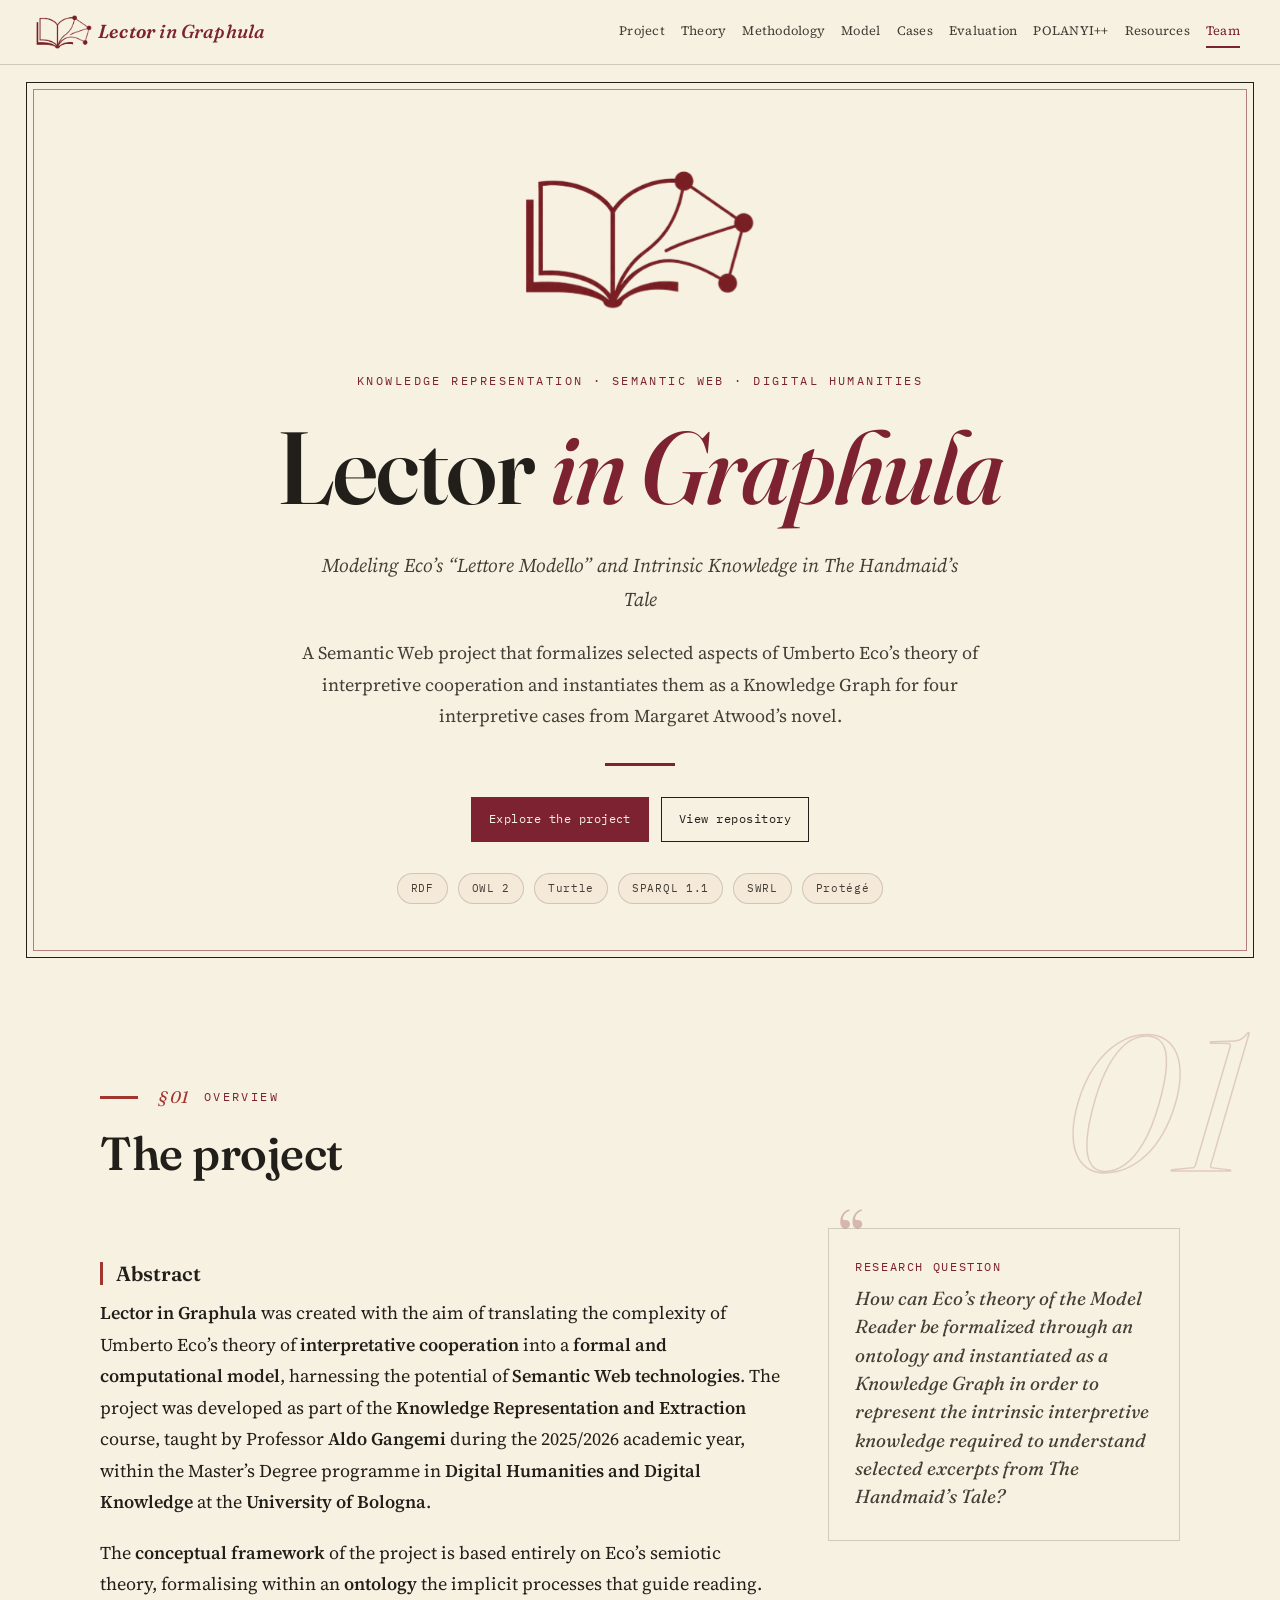
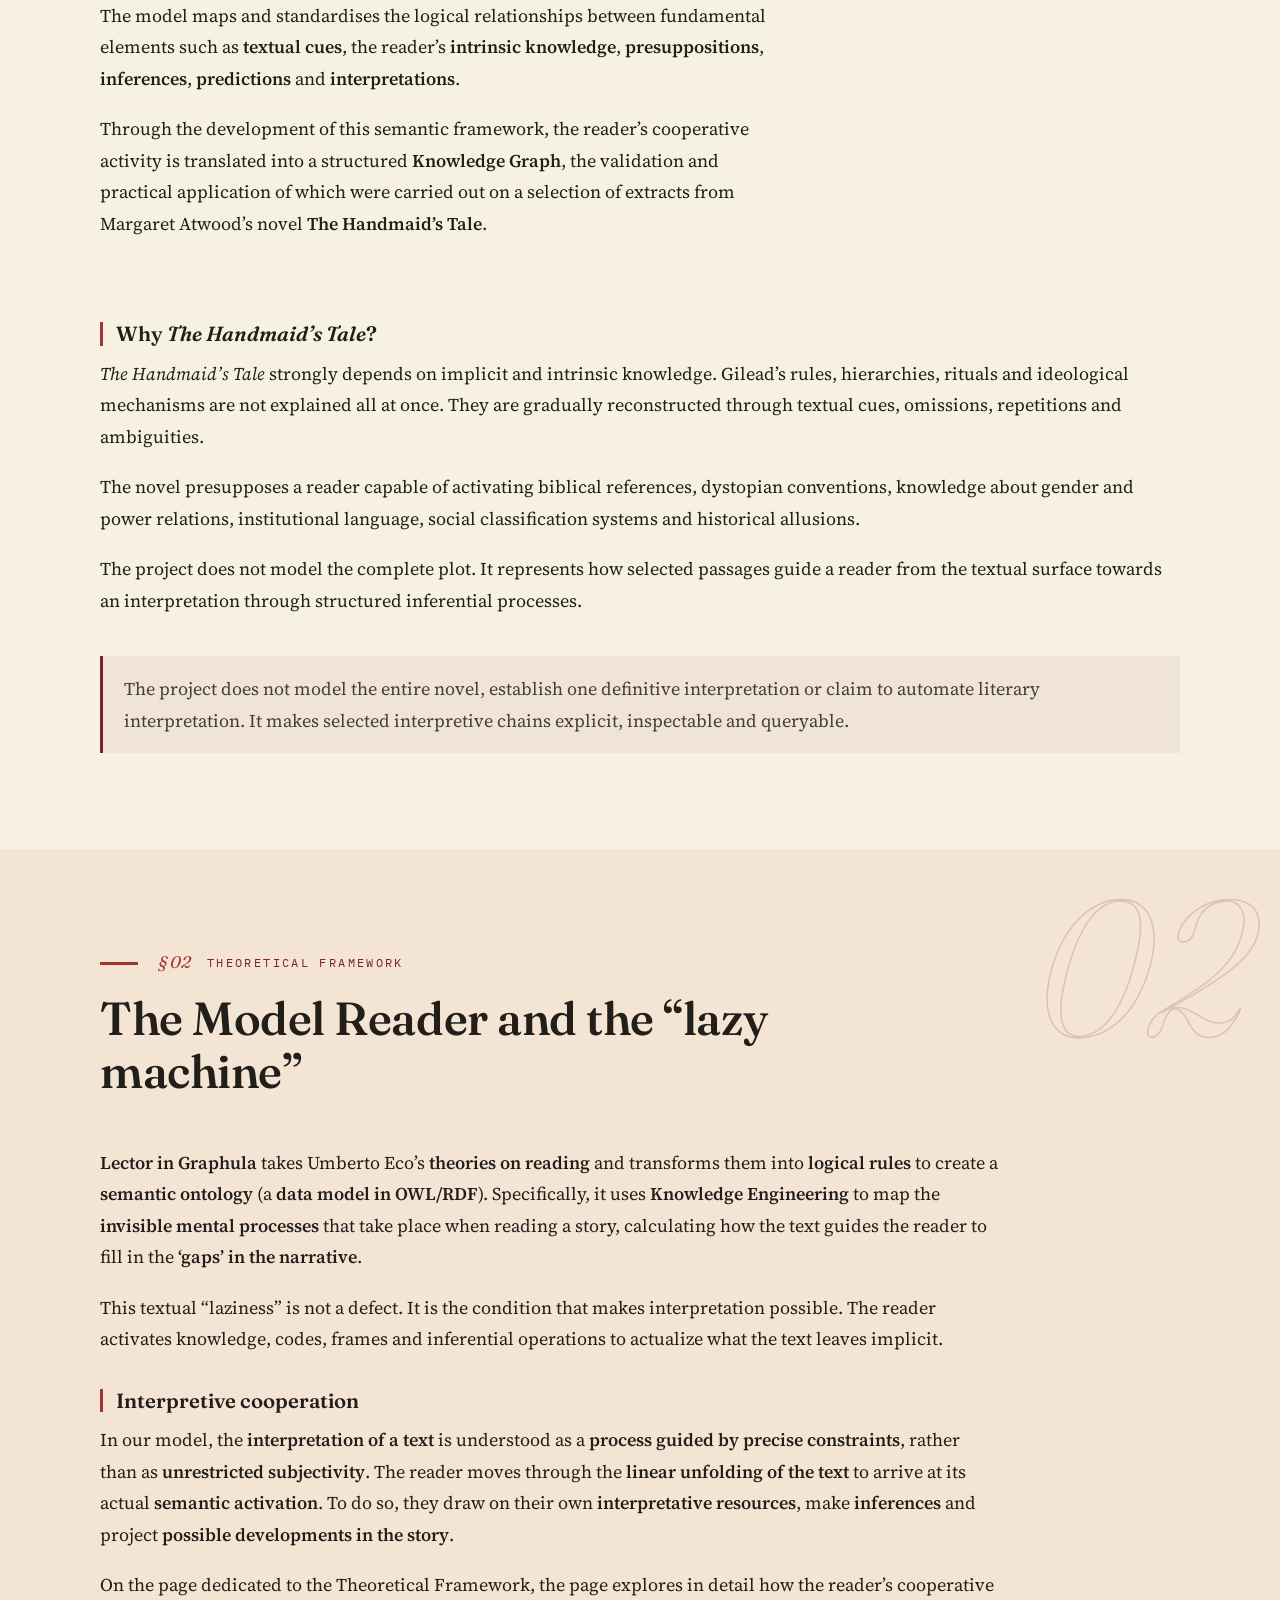
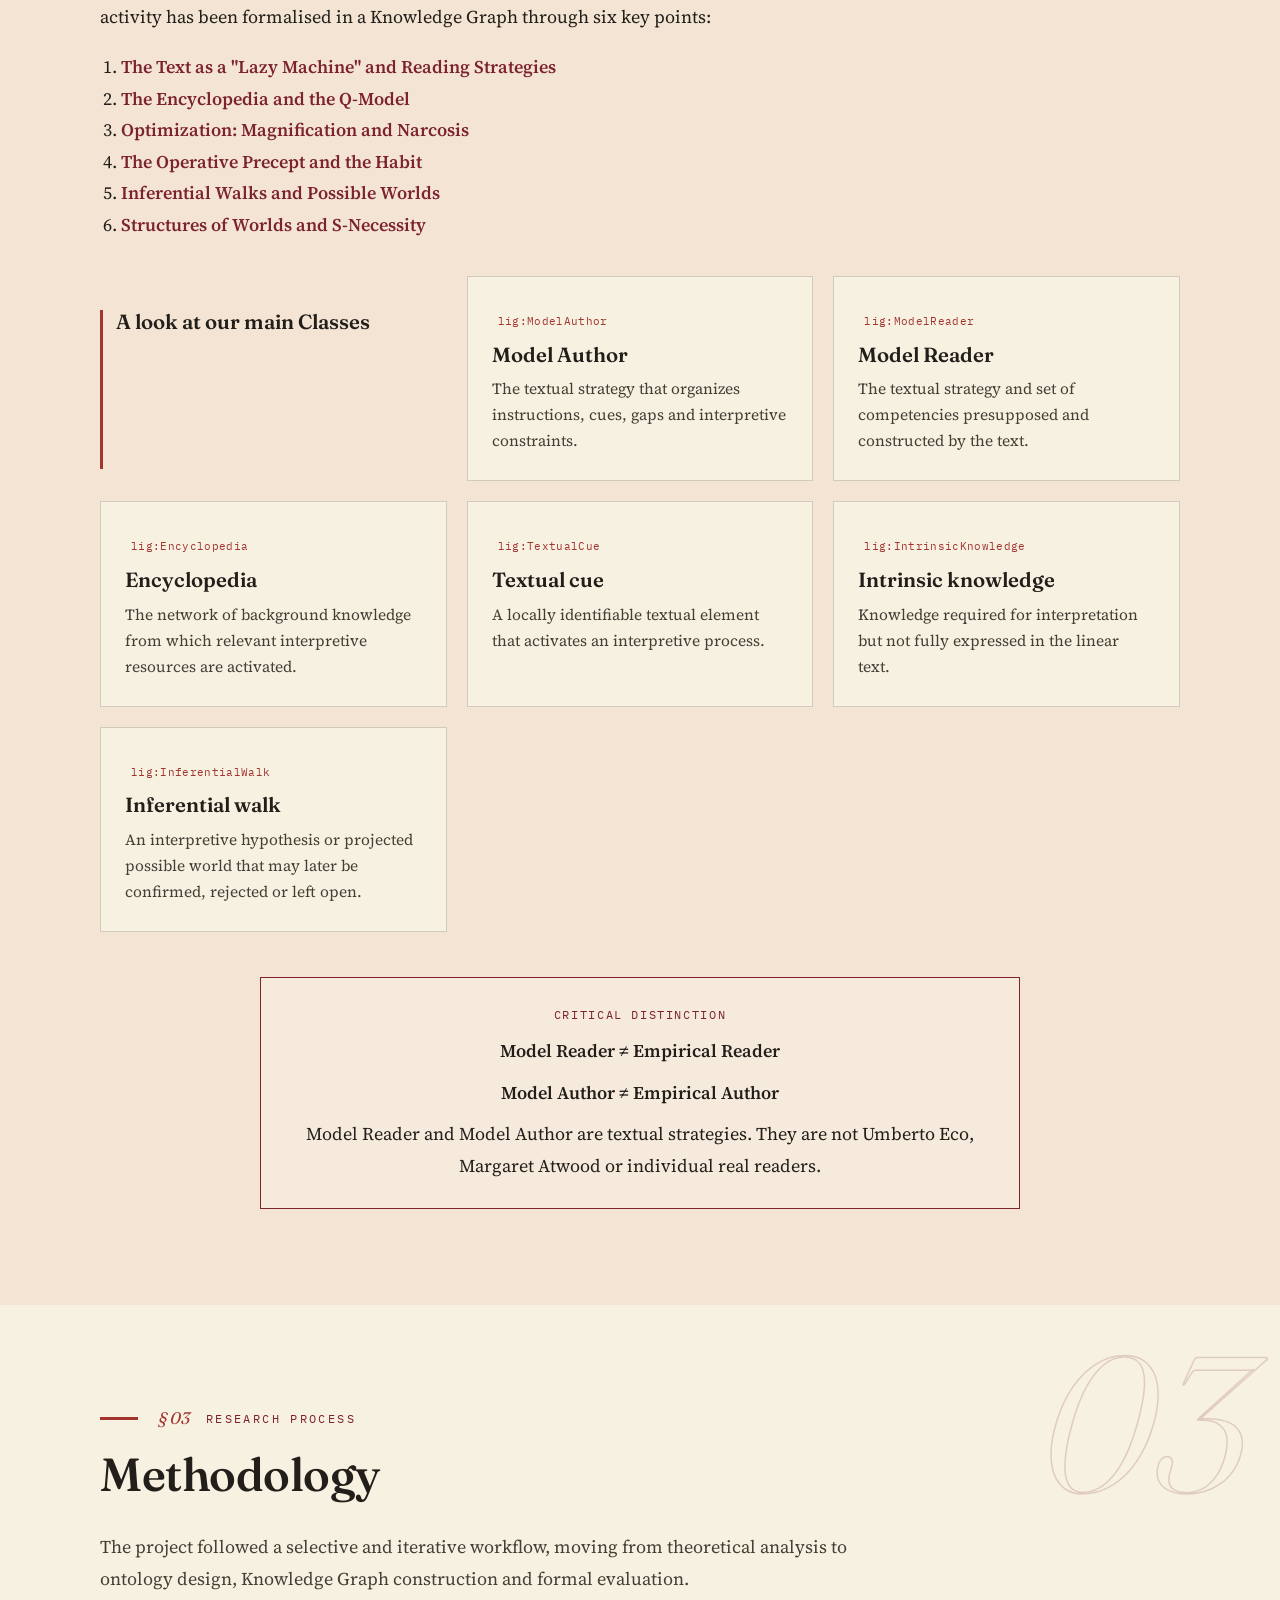
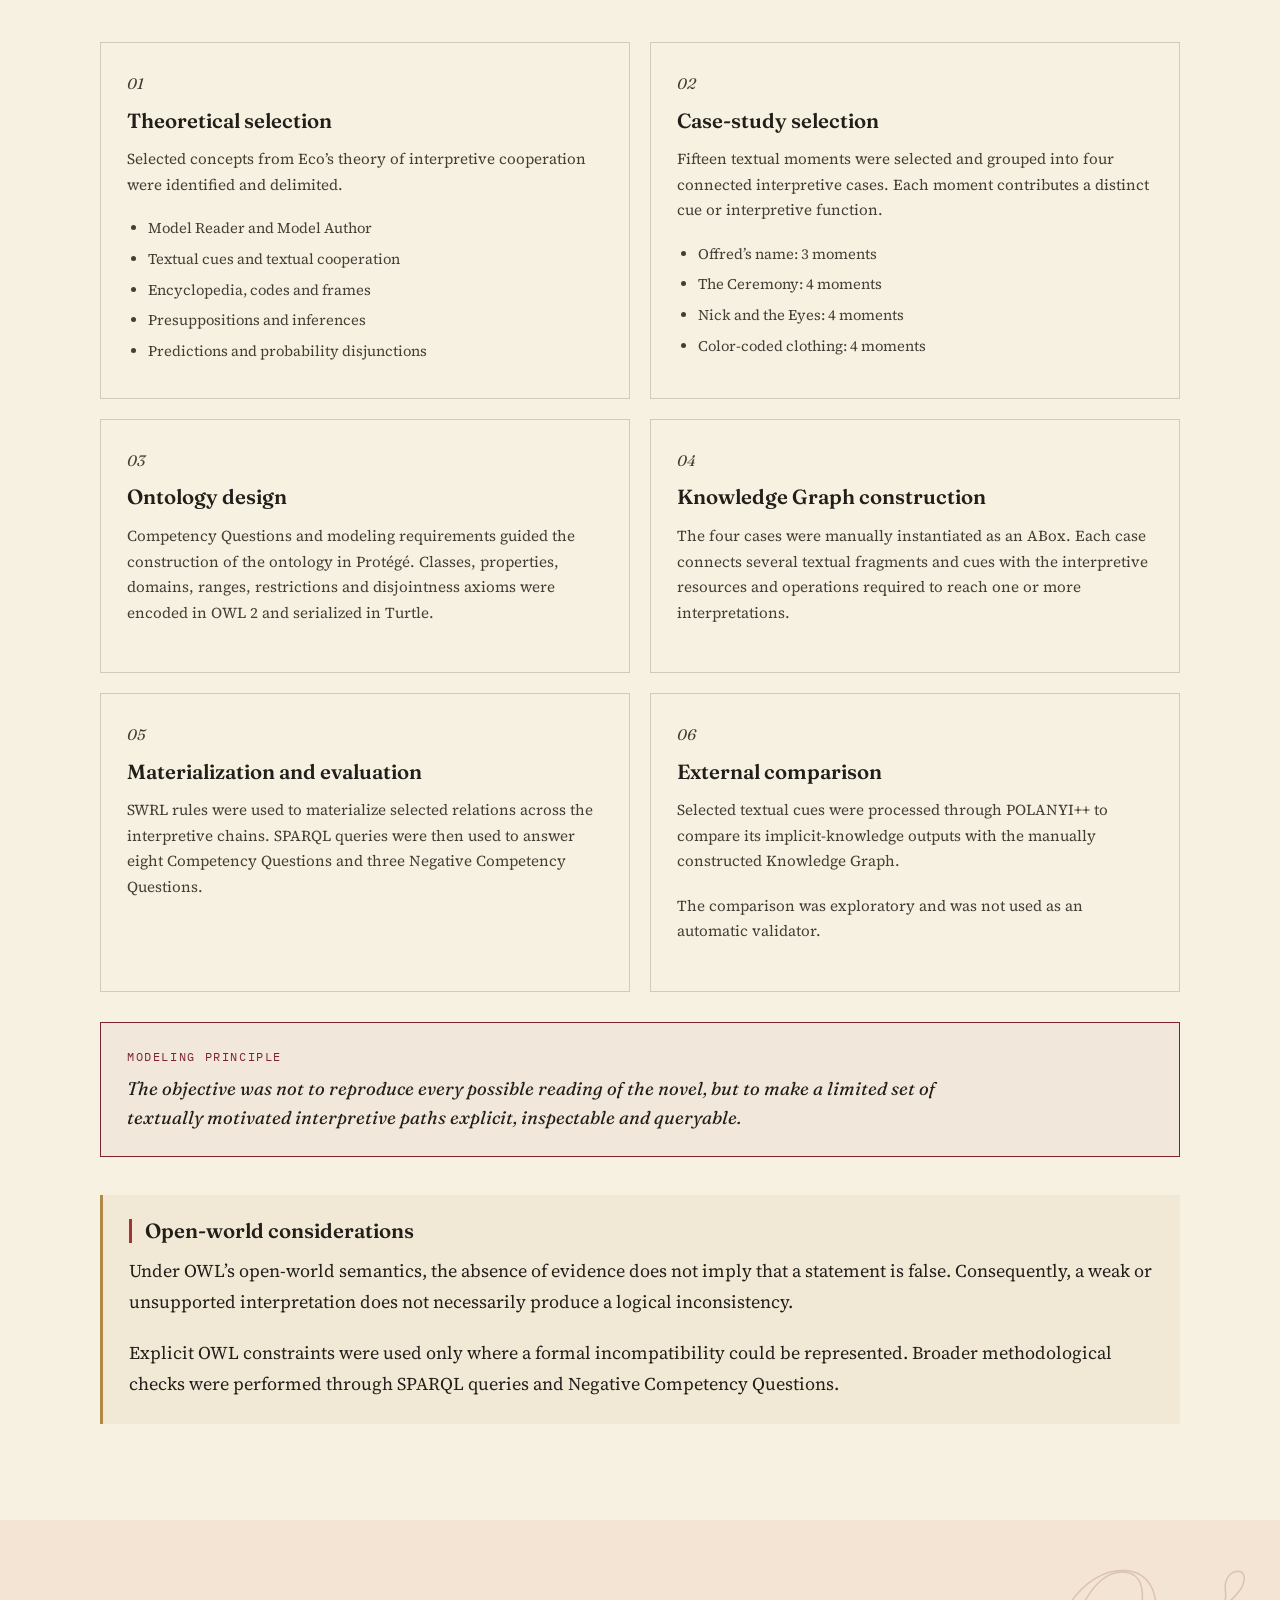
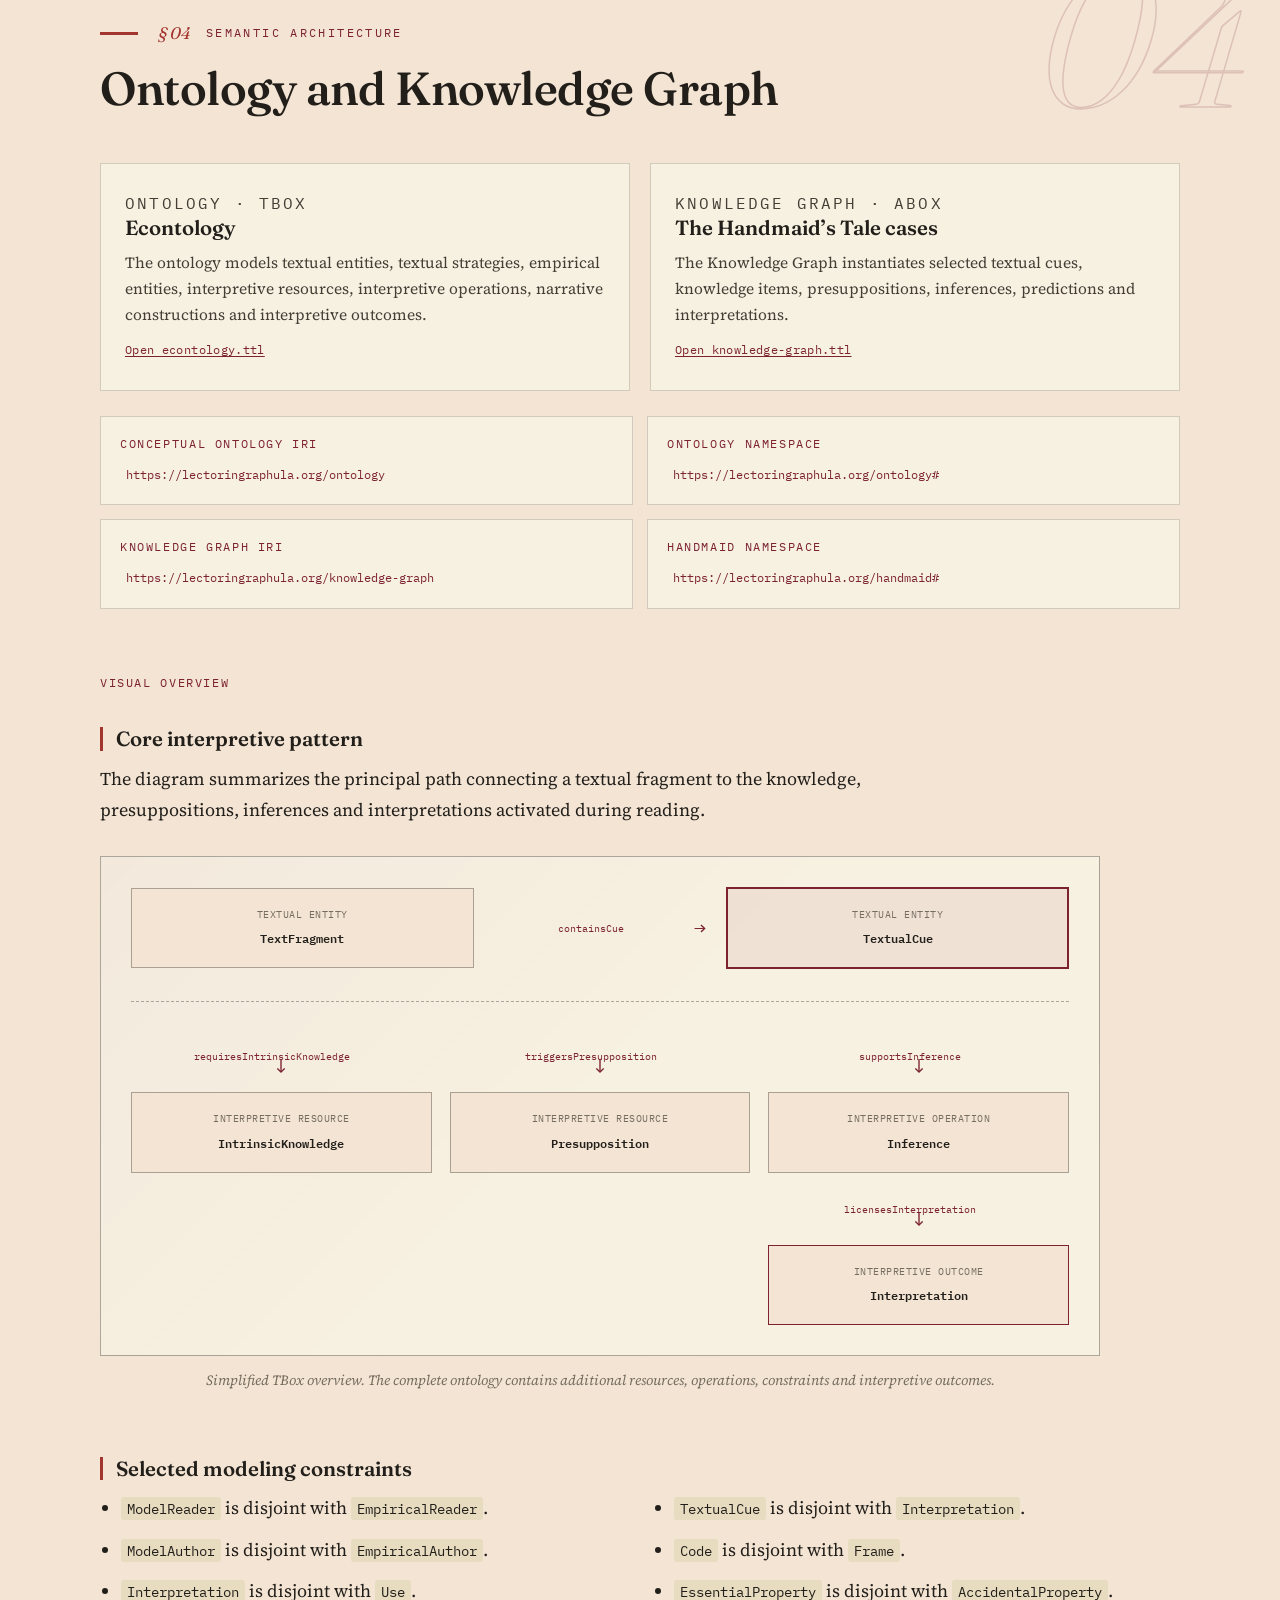
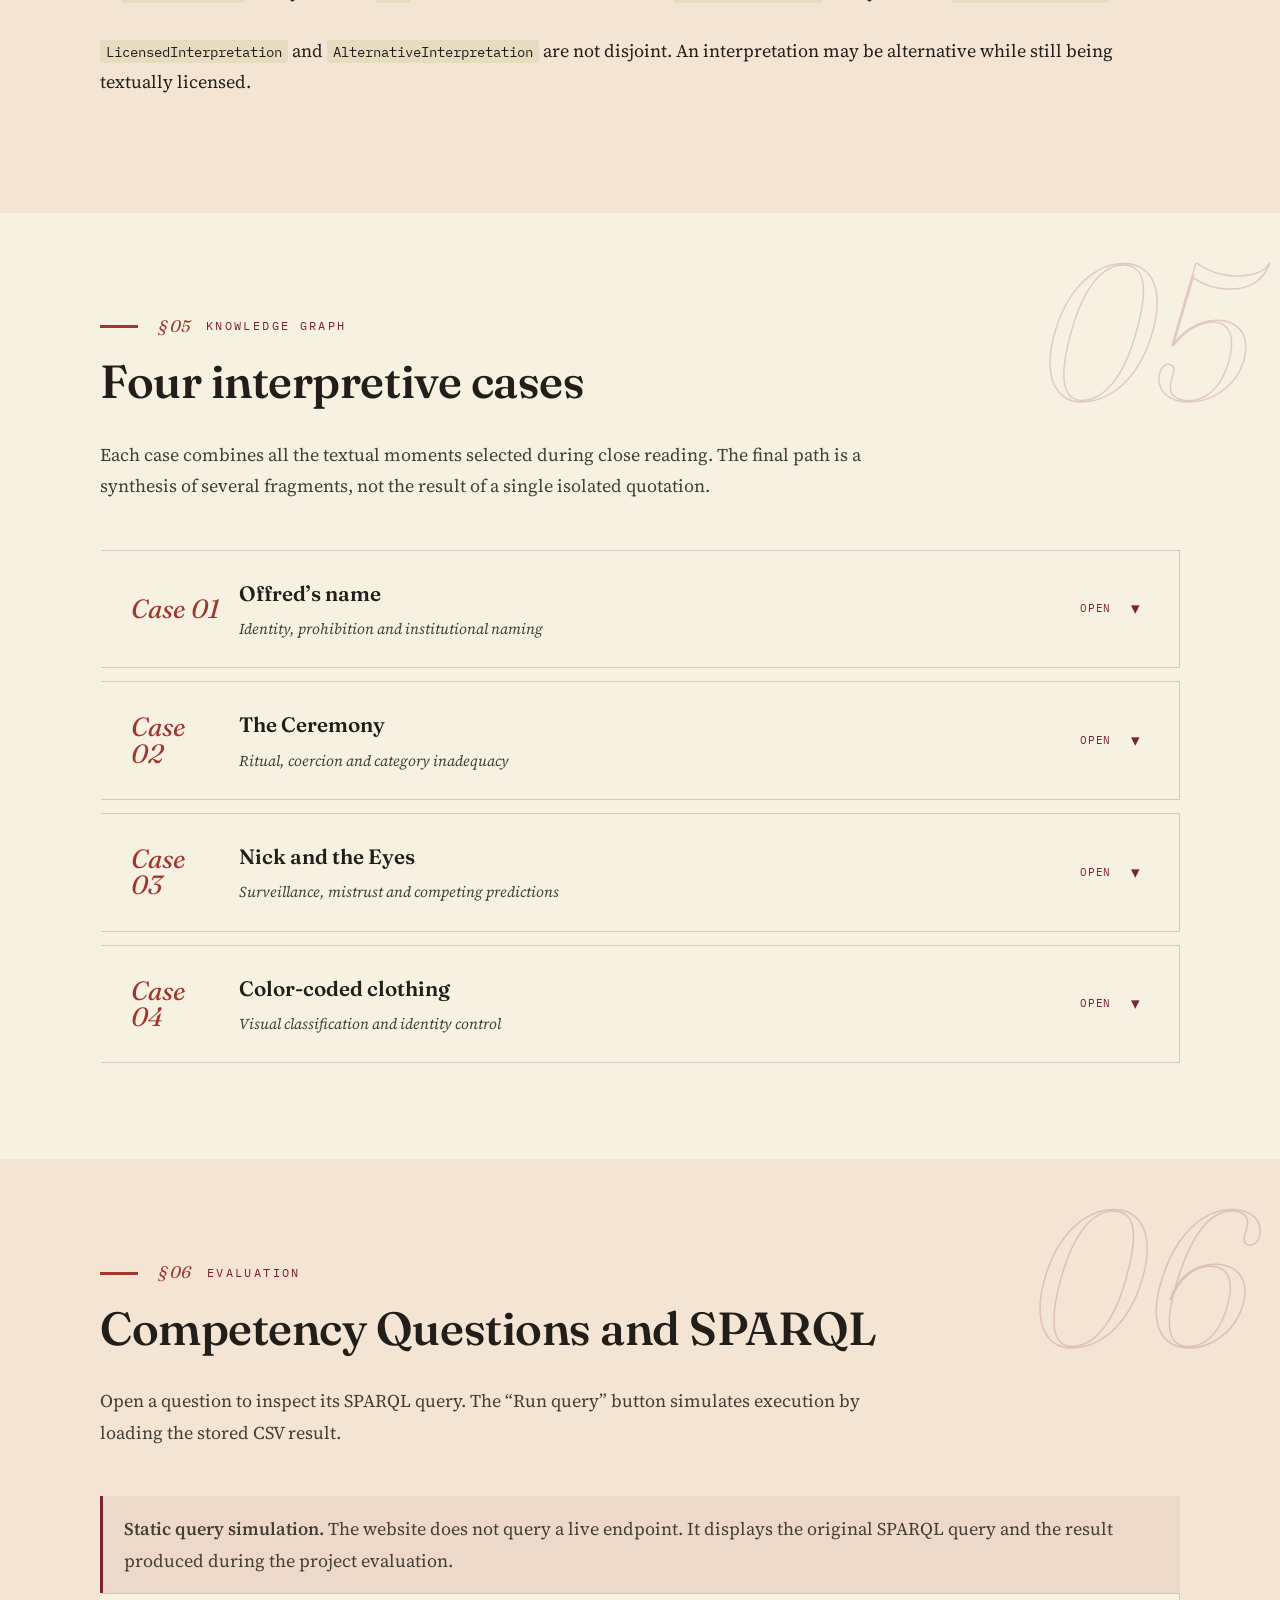
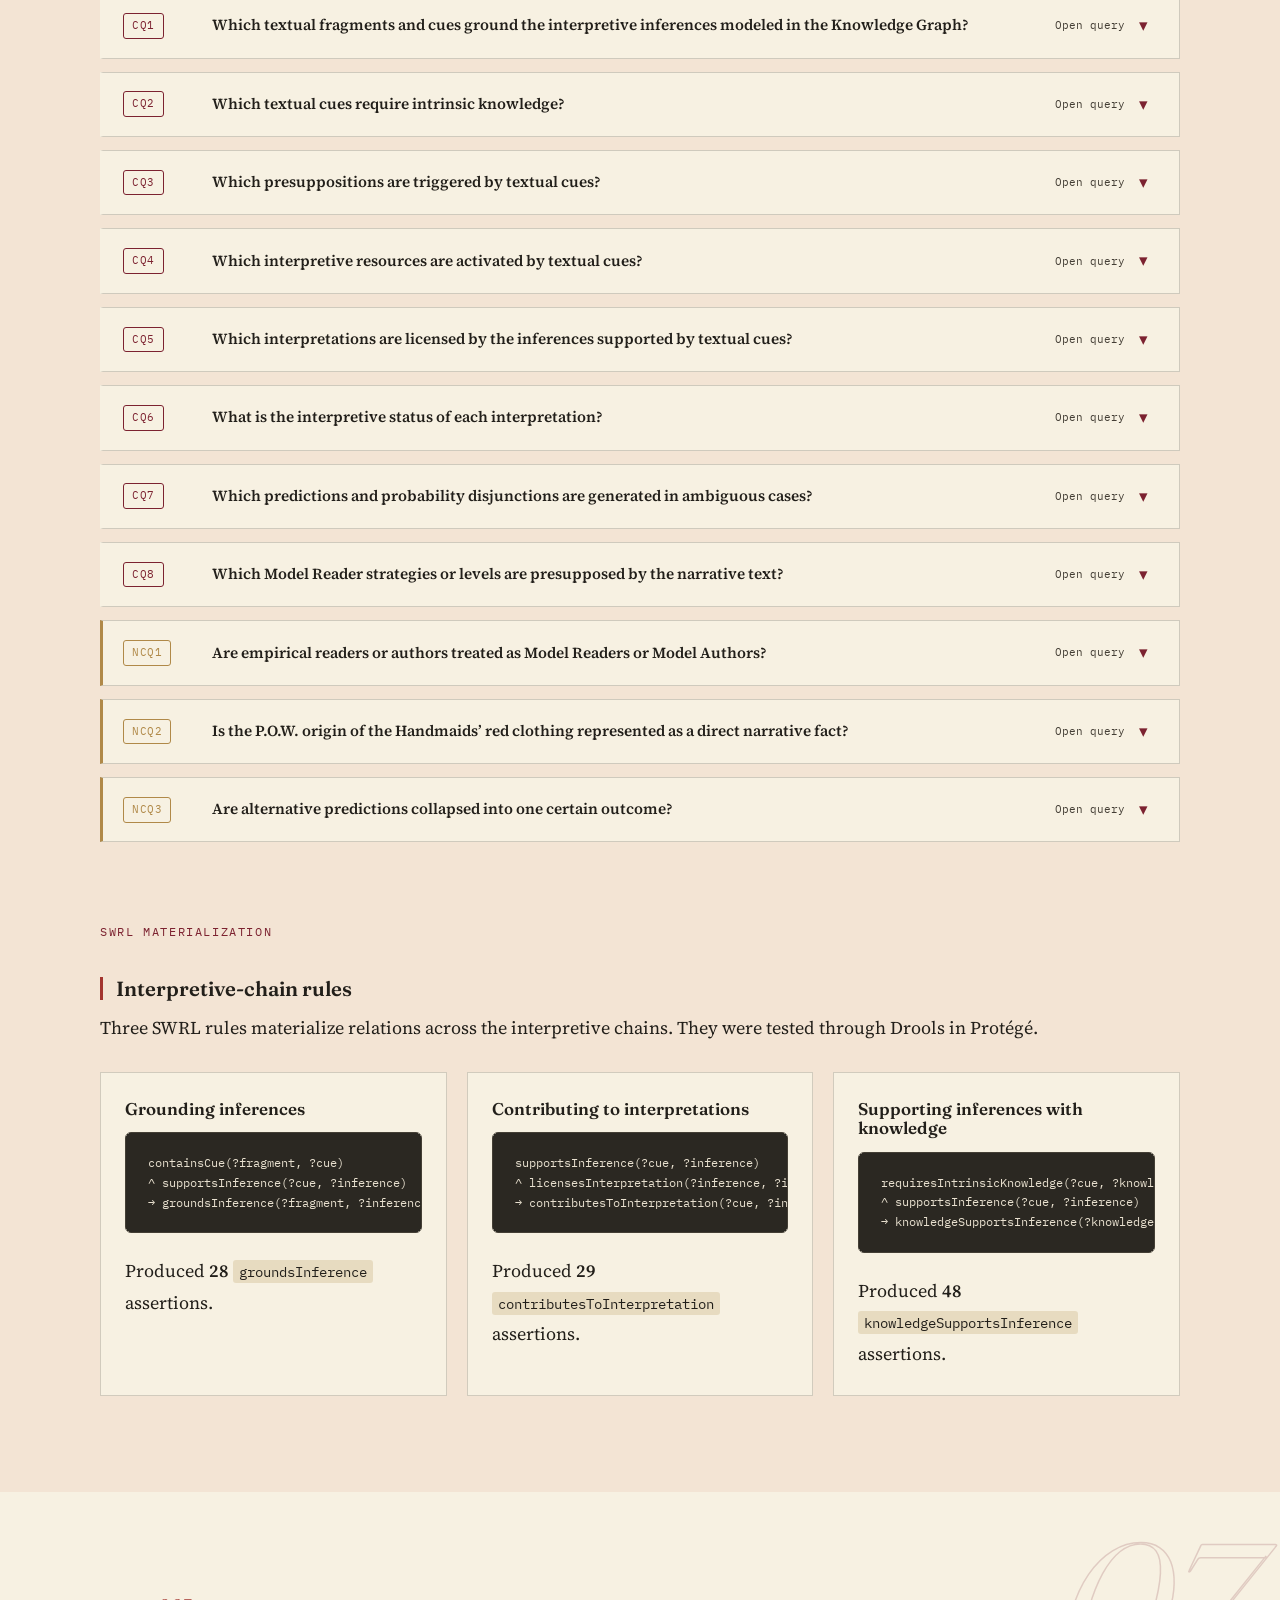
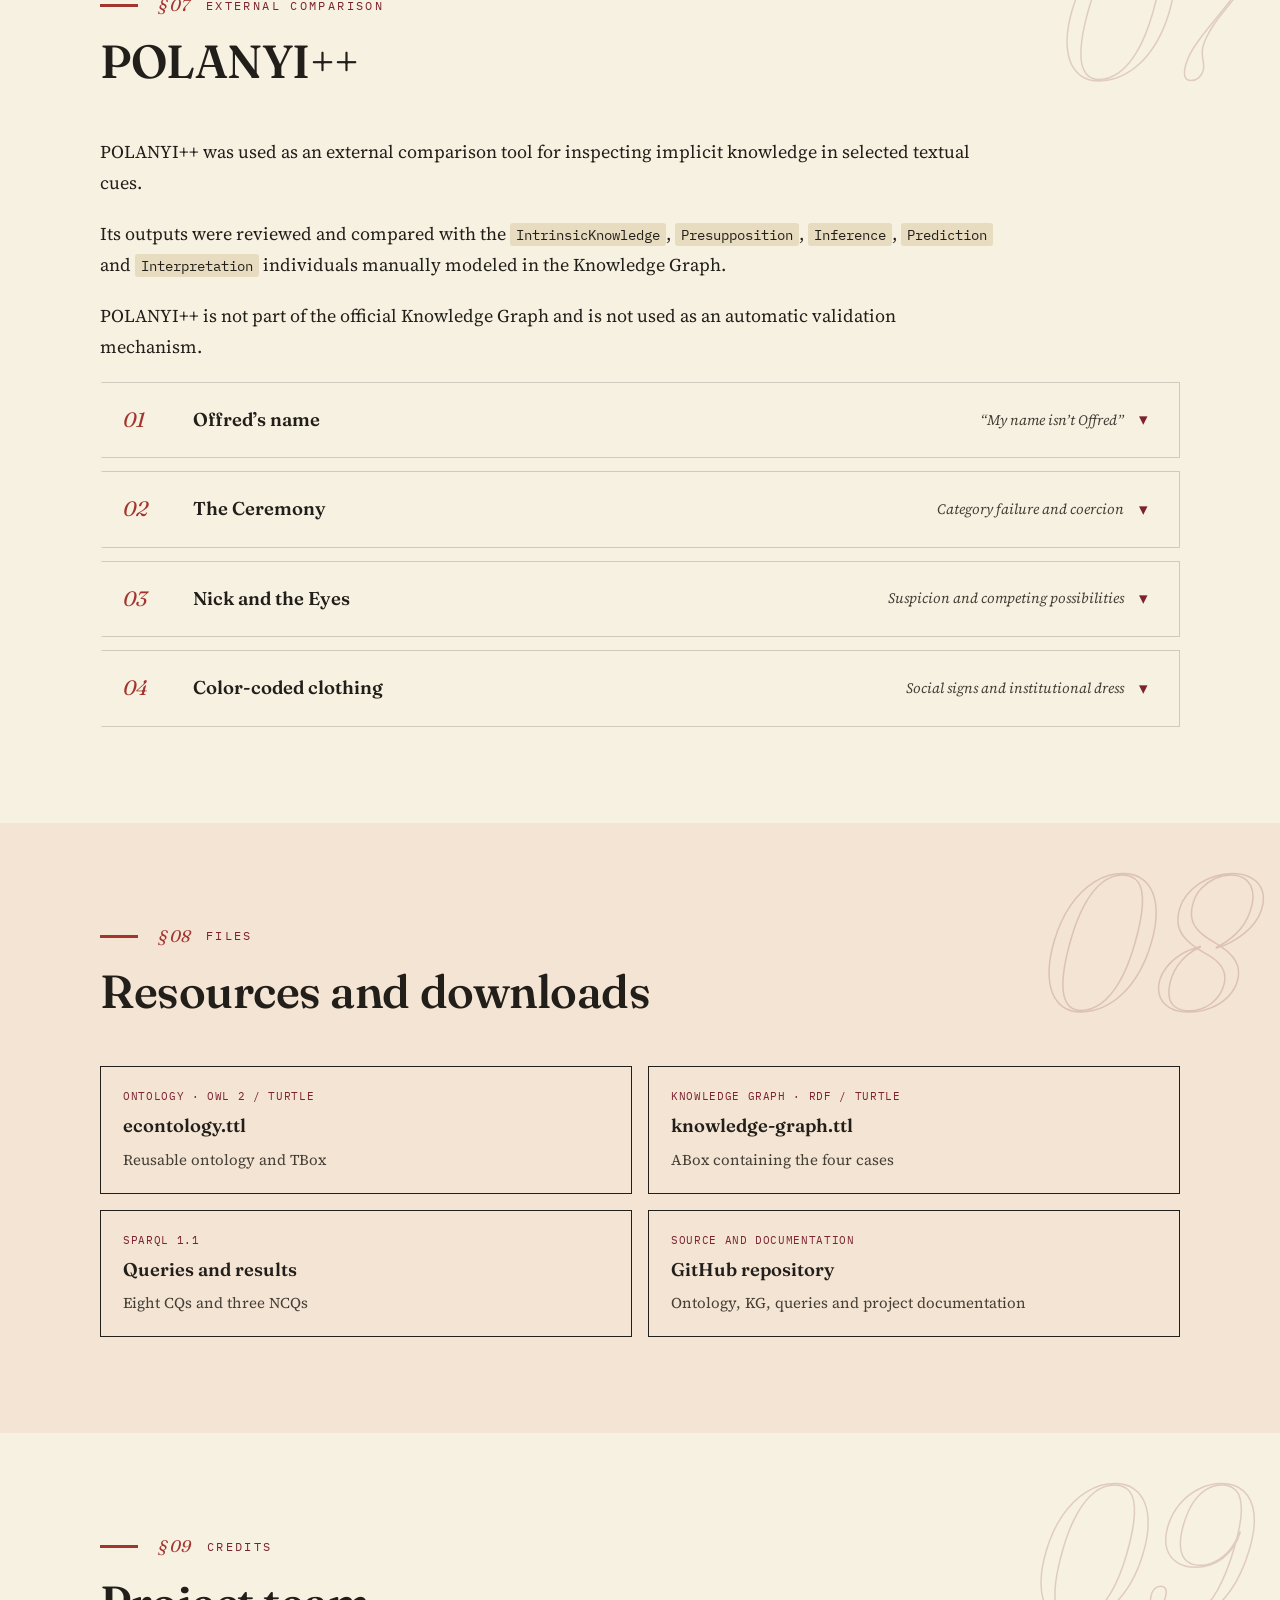
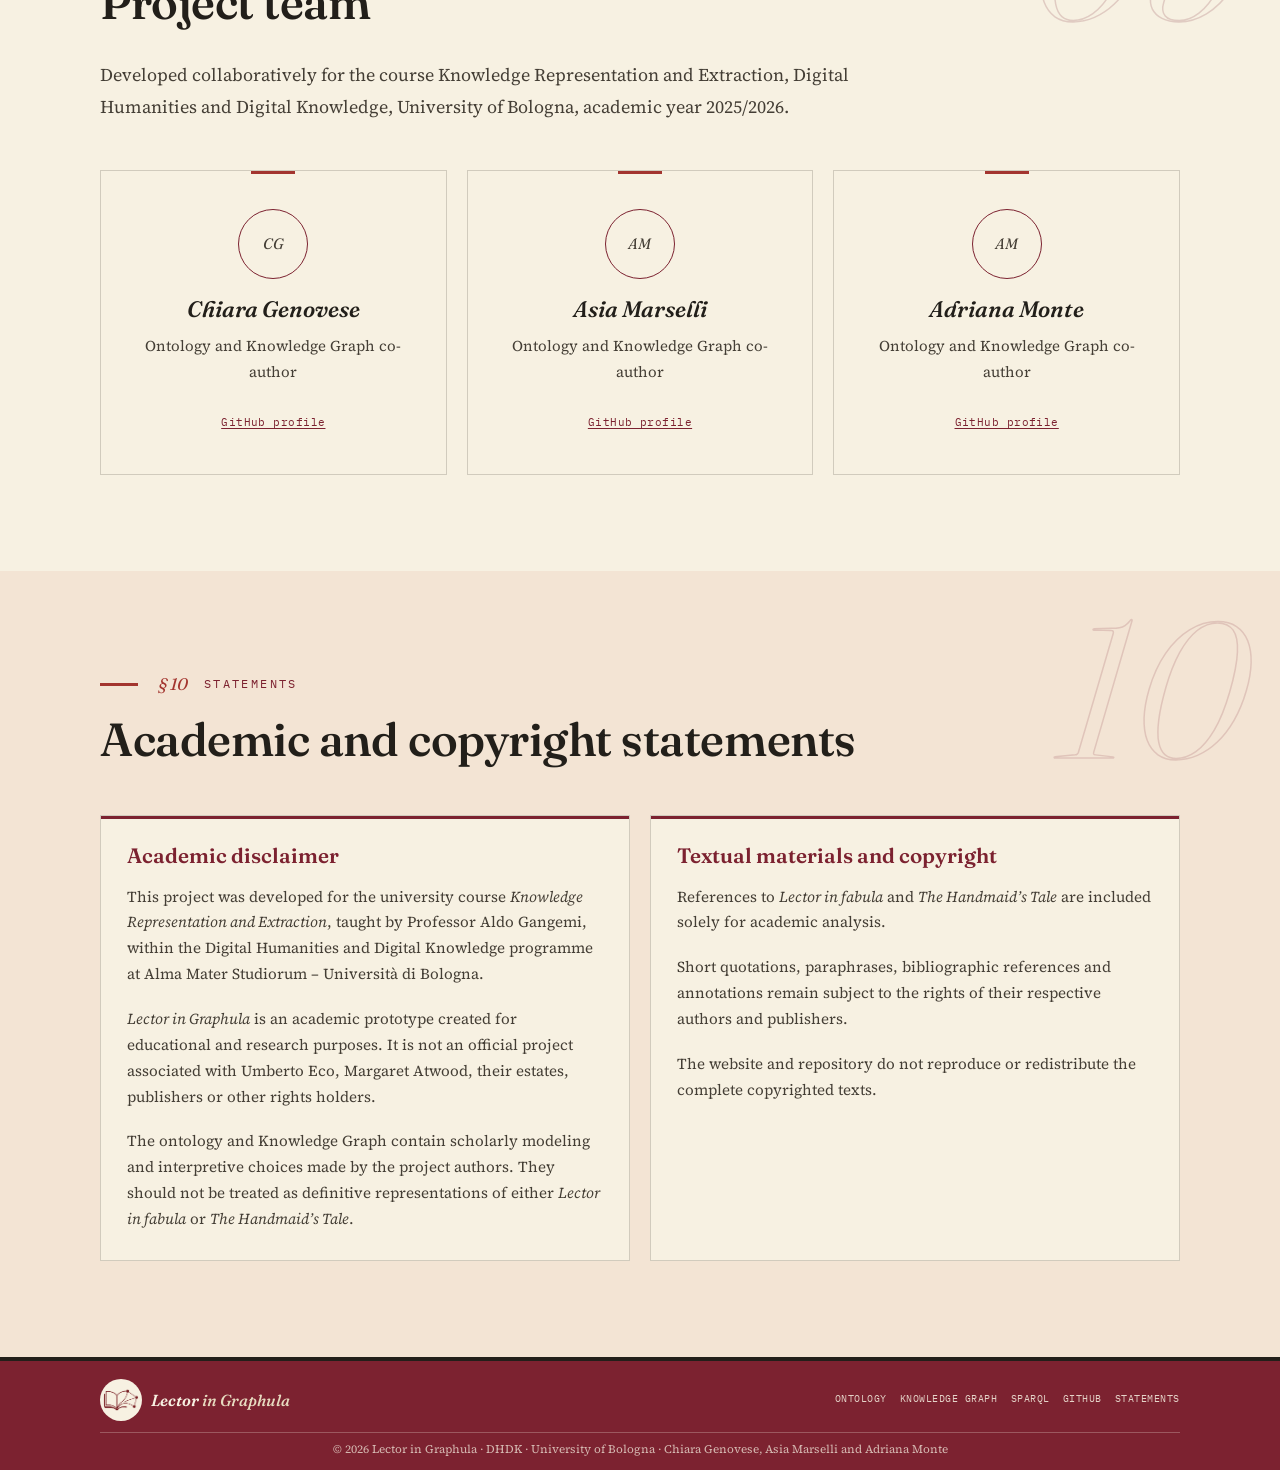
==== index.html @ 23964c2c "Update index.html" ====
<!DOCTYPE html>
<html lang="en">
<head>
  <meta charset="UTF-8">
  <meta name="viewport" content="width=device-width, initial-scale=1.0">

  <meta
    name="description"
    content="Lector in Graphula formalizes selected aspects of Umberto Eco's Model Reader through an ontology and a Knowledge Graph based on The Handmaid's Tale."
  >

  <meta name="theme-color" content="#7c2230">

  <title>Lector in Graphula · Modeling Eco's Model Reader</title>

  <link rel="icon" type="image/png" href="assets/img/lector-in-graphula-icon.png">
  <link rel="apple-touch-icon" href="assets/img/lector-in-graphula-icon.png">

  <link rel="preconnect" href="https://fonts.googleapis.com">
  <link rel="preconnect" href="https://fonts.gstatic.com" crossorigin>

  <link
    href="https://fonts.googleapis.com/css2?family=Fraunces:ital,opsz,wght@0,9..144,400..700;1,9..144,400..700&family=IBM+Plex+Mono:wght@400;500&family=Source+Serif+4:ital,opsz,wght@0,8..60,400..700;1,8..60,400..700&display=swap"
    rel="stylesheet"
  >

  <link rel="stylesheet" href="assets/css/style.css">
  <script src="assets/js/main.js" defer></script>
</head>

<body id="top">

  <a class="skip-link" href="#main-content">Skip to main content</a>

  <header class="site-header">
    <nav class="site-nav" aria-label="Main navigation">
      <div class="nav-container">

        <a class="site-brand" href="#top" aria-label="Lector in Graphula — Home">
          <img
            class="site-brand-icon"
            src="assets/img/lector-in-graphula-icon.png"
            alt=""
            width="48"
            height="48"
          >
          <span class="site-brand-text">Lector <em>in Graphula</em></span>
        </a>

        <button
          class="nav-toggle"
          type="button"
          aria-expanded="false"
          aria-controls="nav-menu"
          data-nav-toggle
        >
          <span class="sr-only">Open navigation</span>
          <span aria-hidden="true">Menu</span>
        </button>

        <ul class="nav-menu" id="nav-menu" data-nav-menu>
          <li><a href="#project">Project</a></li>
          <li><a href="#theory">Theory</a></li>
          <li><a href="#methodology">Methodology</a></li>
          <li><a href="#architecture">Model</a></li>
          <li><a href="#cases">Cases</a></li>
          <li><a href="#evaluation">Evaluation</a></li>
          <li><a href="#comparison">POLANYI++</a></li>
          <li><a href="#resources">Resources</a></li>
          <li><a href="#team">Team</a></li>
        </ul>

      </div>
    </nav>
  </header>


  <section class="hero" aria-labelledby="hero-title">
    <div class="container hero-content">

      <img
        class="hero-icon"
        src="assets/img/lector-in-graphula-icon.png"
        alt="An open book transforming into a Knowledge Graph"
        width="240"
        height="240"
      >

      <p class="eyebrow">
        Knowledge Representation · Semantic Web · Digital Humanities
      </p>

      <h1 id="hero-title">Lector <em>in Graphula</em></h1>

      <p class="hero-subtitle">
        Modeling Eco’s “Lettore Modello” and Intrinsic Knowledge
        in <em>The Handmaid’s Tale</em>
      </p>

      <p class="hero-introduction">
        A Semantic Web project that formalizes selected aspects of
        Umberto Eco’s theory of interpretive cooperation and instantiates
        them as a Knowledge Graph for four interpretive cases from
        Margaret Atwood’s novel.
      </p>

      <div class="hero-actions">
        <a class="button button-primary" href="#project">Explore the project</a>
        <a
          class="button button-secondary"
          href="https://github.com/Chiarag711/lector-in-graphula"
          target="_blank"
          rel="noopener noreferrer"
        >
          View repository
        </a>
      </div>

      <ul class="technology-list" aria-label="Technologies used">
        <li>RDF</li>
        <li>OWL 2</li>
        <li>Turtle</li>
        <li>SPARQL 1.1</li>
        <li>SWRL</li>
        <li>Protégé</li>
      </ul>

    </div>
  </section>


  <main id="main-content">

    <!-- 01 — PROJECT -->
    <section class="section" id="project">
      <div class="container">

        <header class="section-heading">
          <p class="section-number">01</p>
          <p class="section-label">Overview</p>
          <h2>The project</h2>
        </header>

        <div class="project-layout">

          <article class="prose">
            <h3>Abstract</h3>
            
                <p><strong>Lector in Graphula</strong> was created with the aim of translating the complexity of Umberto Eco’s theory of 
                  <strong>interpretative cooperation</strong> into a <strong>formal and computational model</strong>, harnessing the potential of 
                  <strong>Semantic Web technologies</strong>. The project was developed as part of the <strong>Knowledge Representation and Extraction</strong> course, 
                  taught by Professor <strong>Aldo Gangemi</strong> during the 2025/2026 academic year, within the Master’s Degree programme in 
                  <strong>Digital Humanities and Digital Knowledge</strong> at the <strong>University of Bologna</strong>.
                </p>
            
                <p> The <strong>conceptual framework</strong> of the project is based entirely on Eco’s semiotic theory, 
                  formalising within an <strong>ontology</strong> the implicit processes that guide reading. 
                  The model maps and standardises the logical relationships between fundamental elements such as <strong>textual cues</strong>, 
                  the reader’s <strong>intrinsic knowledge</strong>, <strong>presuppositions</strong>, <strong>inferences</strong>, <strong>predictions</strong> and <strong>interpretations</strong>.
                </p>
            
                <p> Through the development of this semantic framework, the reader’s cooperative activity is translated into a structured 
                  <strong>Knowledge Graph</strong>, the validation and practical application of which were carried out on a 
                  selection of extracts from Margaret Atwood’s novel <strong>The Handmaid’s Tale</strong>.
                </p>
            
          </article>

          <aside class="research-question">
            <p class="small-label">Research question</p>
            <blockquote>
              How can Eco’s theory of the Model Reader be formalized
              through an ontology and instantiated as a Knowledge Graph
              in order to represent the intrinsic interpretive knowledge
              required to understand selected excerpts from
              <em>The Handmaid’s Tale</em>?
            </blockquote>
          </aside>

        </div>

        <article class="subsection">
          <h3>Why <em>The Handmaid’s Tale</em>?</h3>

          <p>
            <em>The Handmaid’s Tale</em> strongly depends on implicit and
            intrinsic knowledge. Gilead’s rules, hierarchies, rituals and
            ideological mechanisms are not explained all at once. They are
            gradually reconstructed through textual cues, omissions,
            repetitions and ambiguities.
          </p>

          <p>
            The novel presupposes a reader capable of activating biblical
            references, dystopian conventions, knowledge about gender and
            power relations, institutional language, social classification
            systems and historical allusions.
          </p>

          <p>
            The project does not model the complete plot. It represents how
            selected passages guide a reader from the textual surface towards
            an interpretation through structured inferential processes.
          </p>
        </article>

        <aside class="notice">
          The project does not model the entire novel, establish one
          definitive interpretation or claim to automate literary
          interpretation. It makes selected interpretive chains explicit,
          inspectable and queryable.
        </aside>

      </div>
    </section>


    <!-- 02 — THEORY -->
    <section class="section section-alt" id="theory">
      <div class="container">

        <header class="section-heading">
          <p class="section-number">02</p>
          <p class="section-label">Theoretical framework</p>
          <h2>The Model Reader and the “lazy machine”</h2>
        </header>

        <div class="prose prose-wide">
          
          <p>
            <strong>Lector in Graphula</strong> takes Umberto Eco’s <strong>theories on reading</strong> and transforms them into 
            <strong>logical rules</strong> to create a <strong>semantic ontology</strong> (a <strong>data model in OWL/RDF</strong>). 
            Specifically, it uses <strong>Knowledge Engineering</strong> to map the <strong>invisible mental processes</strong> that take place when reading a story, 
            calculating how the text guides the reader to fill in the <strong>‘gaps’ in the narrative</strong>.
          </p>

          <p>
            This textual “laziness” is not a defect. It is the condition
            that makes interpretation possible. The reader activates
            knowledge, codes, frames and inferential operations to actualize
            what the text leaves implicit.
          </p>

          <h3>Interpretive cooperation</h3>
          
          <p>
          In our model, the <strong>interpretation of a text</strong> is understood as a <strong>process guided by precise constraints</strong>, 
            rather than as <strong>unrestricted subjectivity</strong>. The reader moves through the <strong>linear unfolding of the text</strong> 
            to arrive at its actual <strong>semantic activation</strong>. To do so, they draw on their own <strong>interpretative resources</strong>, 
            make <strong>inferences</strong> and project <strong>possible developments in the story</strong>.
          </p>

          <p>
            On the page dedicated to the Theoretical Framework, the page explores in detail how the reader’s cooperative activity has been formalised in a Knowledge Graph through six key points:
          </p>
          
          <ol>
          <li><strong style="color: #7c2230;">The Text as a "Lazy Machine" and Reading Strategies</strong></li>
          <li><strong style="color: #7c2230;">The Encyclopedia and the Q-Model</strong></li>
          <li><strong style="color: #7c2230;">Optimization: Magnification and Narcosis</strong></li>
          <li><strong style="color: #7c2230;">The Operative Precept and the Habit</strong></li>
          <li><strong style="color: #7c2230;">Inferential Walks and Possible Worlds</strong></li>
          <li><strong style="color: #7c2230;">Structures of Worlds and S-Necessity</strong></li>
          </ol>
        </div>

        <div class="concept-grid">
          <h3>A look at our main Classes</h3>

          <article class="concept-card">
            <code>lig:ModelAuthor</code>
            <h3>Model Author</h3>
            <p>
              The textual strategy that organizes instructions, cues, gaps
              and interpretive constraints.
            </p>
          </article>

          <article class="concept-card">
            <code>lig:ModelReader</code>
            <h3>Model Reader</h3>
            <p>
              The textual strategy and set of competencies presupposed and
              constructed by the text.
            </p>
          </article>

          <article class="concept-card">
            <code>lig:Encyclopedia</code>
            <h3>Encyclopedia</h3>
            <p>
              The network of background knowledge from which relevant
              interpretive resources are activated.
            </p>
          </article>

          <article class="concept-card">
            <code>lig:TextualCue</code>
            <h3>Textual cue</h3>
            <p>
              A locally identifiable textual element that activates an
              interpretive process.
            </p>
          </article>

          <article class="concept-card">
            <code>lig:IntrinsicKnowledge</code>
            <h3>Intrinsic knowledge</h3>
            <p>
              Knowledge required for interpretation but not fully expressed
              in the linear text.
            </p>
          </article>

          <article class="concept-card">
            <code>lig:InferentialWalk</code>
            <h3>Inferential walk</h3>
            <p>
              An interpretive hypothesis or projected possible world that may
              later be confirmed, rejected or left open.
            </p>
          </article>

        </div>

        <aside class="critical-distinction">
          <p class="small-label">Critical distinction</p>
          <p><strong>Model Reader ≠ Empirical Reader</strong></p>
          <p><strong>Model Author ≠ Empirical Author</strong></p>
          <p>
            Model Reader and Model Author are textual strategies. They are not
            Umberto Eco, Margaret Atwood or individual real readers.
          </p>
        </aside>

      </div>
    </section>


    <!-- 03 — METHODOLOGY -->
    <section class="section" id="methodology">
      <div class="container">

        <header class="section-heading">
          <p class="section-number">03</p>
          <p class="section-label">Research process</p>
          <h2>Methodology</h2>
          <p class="section-introduction">
            The project followed a selective and iterative workflow, moving
            from theoretical analysis to ontology design, Knowledge Graph
            construction and formal evaluation.
          </p>
        </header>

        <div class="methodology-grid">

          <article class="methodology-step">
            <p class="methodology-number">01</p>
            <h3>Theoretical selection</h3>
            <p>
              Selected concepts from Eco’s theory of interpretive
              cooperation were identified and delimited.
            </p>
            <ul>
              <li>Model Reader and Model Author</li>
              <li>Textual cues and textual cooperation</li>
              <li>Encyclopedia, codes and frames</li>
              <li>Presuppositions and inferences</li>
              <li>Predictions and probability disjunctions</li>
            </ul>
          </article>

          <article class="methodology-step">
            <p class="methodology-number">02</p>
            <h3>Case-study selection</h3>
            <p>
              Fifteen textual moments were selected and grouped into four
              connected interpretive cases. Each moment contributes a
              distinct cue or interpretive function.
            </p>
            <ul>
              <li>Offred’s name: 3 moments</li>
              <li>The Ceremony: 4 moments</li>
              <li>Nick and the Eyes: 4 moments</li>
              <li>Color-coded clothing: 4 moments</li>
            </ul>
          </article>

          <article class="methodology-step">
            <p class="methodology-number">03</p>
            <h3>Ontology design</h3>
            <p>
              Competency Questions and modeling requirements guided the
              construction of the ontology in Protégé. Classes, properties,
              domains, ranges, restrictions and disjointness axioms were
              encoded in OWL 2 and serialized in Turtle.
            </p>
          </article>

          <article class="methodology-step">
            <p class="methodology-number">04</p>
            <h3>Knowledge Graph construction</h3>
            <p>
              The four cases were manually instantiated as an ABox. Each case
              connects several textual fragments and cues with the
              interpretive resources and operations required to reach one or
              more interpretations.
            </p>
          </article>

          <article class="methodology-step">
            <p class="methodology-number">05</p>
            <h3>Materialization and evaluation</h3>
            <p>
              SWRL rules were used to materialize selected relations across
              the interpretive chains. SPARQL queries were then used to answer
              eight Competency Questions and three Negative Competency
              Questions.
            </p>
          </article>

          <article class="methodology-step">
            <p class="methodology-number">06</p>
            <h3>External comparison</h3>
            <p>
              Selected textual cues were processed through POLANYI++ to
              compare its implicit-knowledge outputs with the manually
              constructed Knowledge Graph.
            </p>
            <p>
              The comparison was exploratory and was not used as an automatic
              validator.
            </p>
          </article>

        </div>

        <aside class="methodology-principle">
          <p class="small-label">Modeling principle</p>
          <p>
            The objective was not to reproduce every possible reading of the
            novel, but to make a limited set of textually motivated
            interpretive paths explicit, inspectable and queryable.
          </p>
        </aside>

        <article class="methodology-semantics">
          <h3>Open-world considerations</h3>
          <p>
            Under OWL’s open-world semantics, the absence of evidence does
            not imply that a statement is false. Consequently, a weak or
            unsupported interpretation does not necessarily produce a logical
            inconsistency.
          </p>
          <p>
            Explicit OWL constraints were used only where a formal
            incompatibility could be represented. Broader methodological
            checks were performed through SPARQL queries and Negative
            Competency Questions.
          </p>
        </article>

      </div>
    </section>


    <!-- 04 — MODEL -->
    <section class="section section-alt" id="architecture">
      <div class="container">

        <header class="section-heading">
          <p class="section-number">04</p>
          <p class="section-label">Semantic architecture</p>
          <h2>Ontology and Knowledge Graph</h2>
        </header>

        <div class="architecture-grid">

          <article class="architecture-card">
            <p class="small-label">Ontology · TBox</p>
            <h3>Econtology</h3>
            <p>
              The ontology models textual entities, textual strategies,
              empirical entities, interpretive resources, interpretive
              operations, narrative constructions and interpretive outcomes.
            </p>
            <a class="text-link" href="ontology/econtology.ttl">
              Open econtology.ttl
            </a>
          </article>

          <article class="architecture-card">
            <p class="small-label">Knowledge Graph · ABox</p>
            <h3>The Handmaid’s Tale cases</h3>
            <p>
              The Knowledge Graph instantiates selected textual cues,
              knowledge items, presuppositions, inferences, predictions and
              interpretations.
            </p>
            <a class="text-link" href="knowledge-graph/knowledge-graph.ttl">
              Open knowledge-graph.ttl
            </a>
          </article>

        </div>

        <div class="semantic-layers">
          <article class="semantic-layer">
            <p class="small-label">Conceptual ontology IRI</p>
            <code>https://lectoringraphula.org/ontology</code>
          </article>

          <article class="semantic-layer">
            <p class="small-label">Ontology namespace</p>
            <code>https://lectoringraphula.org/ontology#</code>
          </article>

          <article class="semantic-layer">
            <p class="small-label">Knowledge Graph IRI</p>
            <code>https://lectoringraphula.org/knowledge-graph</code>
          </article>

          <article class="semantic-layer">
            <p class="small-label">Handmaid namespace</p>
            <code>https://lectoringraphula.org/handmaid#</code>
          </article>
        </div>

        <article class="subsection graph-visualization">
          <p class="small-label">Visual overview</p>
          <h3>Core interpretive pattern</h3>

          <p class="graph-description">
            The diagram summarizes the principal path connecting a textual
            fragment to the knowledge, presuppositions, inferences and
            interpretations activated during reading.
          </p>

          <div
            class="ontology-flow"
            role="img"
            aria-label="A TextFragment contains a TextualCue. The cue requires IntrinsicKnowledge, triggers a Presupposition and supports an Inference. The Inference licenses an Interpretation."
          >

            <div class="flow-source">
              <div class="flow-node">
                <span>Textual entity</span>
                <strong>TextFragment</strong>
              </div>

              <div class="flow-arrow flow-arrow-main">
                <span>containsCue</span>
              </div>

              <div class="flow-node flow-node-primary">
                <span>Textual entity</span>
                <strong>TextualCue</strong>
              </div>
            </div>

            <div class="flow-branches">

              <div class="flow-branch">
                <div class="flow-arrow">
                  <span>requiresIntrinsicKnowledge</span>
                </div>
                <div class="flow-node">
                  <span>Interpretive resource</span>
                  <strong>IntrinsicKnowledge</strong>
                </div>
              </div>

              <div class="flow-branch">
                <div class="flow-arrow">
                  <span>triggersPresupposition</span>
                </div>
                <div class="flow-node">
                  <span>Interpretive resource</span>
                  <strong>Presupposition</strong>
                </div>
              </div>

              <div class="flow-branch flow-branch-chain">
                <div class="flow-arrow">
                  <span>supportsInference</span>
                </div>
                <div class="flow-node">
                  <span>Interpretive operation</span>
                  <strong>Inference</strong>
                </div>
                <div class="flow-arrow">
                  <span>licensesInterpretation</span>
                </div>
                <div class="flow-node flow-node-outcome">
                  <span>Interpretive outcome</span>
                  <strong>Interpretation</strong>
                </div>
              </div>

            </div>
          </div>

          <p class="graph-caption">
            Simplified TBox overview. The complete ontology contains
            additional resources, operations, constraints and interpretive
            outcomes.
          </p>
        </article>

        <article class="subsection">
          <h3>Selected modeling constraints</h3>

          <ul class="constraint-list">
            <li><code>ModelReader</code> is disjoint with <code>EmpiricalReader</code>.</li>
            <li><code>ModelAuthor</code> is disjoint with <code>EmpiricalAuthor</code>.</li>
            <li><code>Interpretation</code> is disjoint with <code>Use</code>.</li>
            <li><code>TextualCue</code> is disjoint with <code>Interpretation</code>.</li>
            <li><code>Code</code> is disjoint with <code>Frame</code>.</li>
            <li><code>EssentialProperty</code> is disjoint with <code>AccidentalProperty</code>.</li>
          </ul>

          <p>
            <code>LicensedInterpretation</code> and
            <code>AlternativeInterpretation</code> are not disjoint. An
            interpretation may be alternative while still being textually
            licensed.
          </p>
        </article>

      </div>
    </section>


    <!-- 05 — CASES -->
    <section class="section" id="cases">
      <div class="container">

        <header class="section-heading">
          <p class="section-number">05</p>
          <p class="section-label">Knowledge Graph</p>
          <h2>Four interpretive cases</h2>
          <p class="section-introduction">
            Each case combines all the textual moments selected during close
            reading. The final path is a synthesis of several fragments, not
            the result of a single isolated quotation.
          </p>
        </header>

        <div class="case-list">

          <!-- CASE 01 -->
          <details class="case-card">
            <summary>
              <span class="case-number">Case 01</span>
              <span class="case-title">
                <strong>Offred’s name</strong>
                <small>Identity, prohibition and institutional naming</small>
              </span>
              <span class="case-open-label">Open</span>
            </summary>

            <div class="case-content">

              <div class="case-overview">
                <p>
                  The meaning of “Offred” emerges gradually. Three separate
                  fragments establish that personal names survive in secret,
                  that the narrator has another forbidden name, and that
                  “Offred” is an institutional patronymic linked to household
                  assignment and possession.
                </p>

                <a
                  class="case-notes-link"
                  href="https://github.com/Chiarag711/lector-in-graphula/blob/main/case-notes/offred-name.md"
                  target="_blank"
                  rel="noopener noreferrer"
                >
                  Open the complete case notes
                </a>
              </div>

              <div class="passage-grid passage-grid-three">

                <article class="passage-card">
                  <p class="passage-source">Passage 01 · PDF p. 14</p>
                  <h4>Secret exchange of names</h4>
                  <blockquote class="passage-quote">“we exchanged names”</blockquote>
                  <p>
                    At the Red Centre, the Handmaids secretly pass their
                    personal names from bed to bed. The act presents names as
                    forbidden but still preserved traces of identity.
                  </p>
                  <div class="passage-function">
                    <strong>Interpretive function</strong>
                    <p>
                      Prepares the reader to distinguish personal identity from
                      the institutional names later imposed by Gilead.
                    </p>
                  </div>
                </article>

                <article class="passage-card">
                  <p class="passage-source">Passage 02 · PDF p. 87</p>
                  <h4>The hidden real name</h4>
                  <blockquote class="passage-quote">“My name isn’t Offred”</blockquote>
                  <p>
                    Offred states that she has another name that is forbidden
                    and no longer used. She preserves it privately as a
                    memory and a trace of continuity with her former self.
                  </p>
                  <div class="passage-function">
                    <strong>Interpretive function</strong>
                    <p>
                      Triggers the presupposition that the real name exists
                      within the fictional world even though the text
                      deliberately withholds it.
                    </p>
                  </div>
                </article>

                <article class="passage-card">
                  <p class="passage-source">Passage 03 · PDF p. 294</p>
                  <h4>Historical Notes and patronymic naming</h4>
                  <blockquote class="passage-quote">“Offred gives no clue”</blockquote>
                  <p>
                    The Historical Notes explain that names such as Offred,
                    Ofglen and Ofwarren are patronymics formed through a
                    possessive structure and tied to a specific Commander.
                  </p>
                  <div class="passage-function">
                    <strong>Interpretive function</strong>
                    <p>
                      Retrospectively confirms that “Offred” is institutional,
                      replaceable and structured by belonging rather than
                      personal identity.
                    </p>
                  </div>
                </article>

              </div>

              <section class="case-synthesis">
                <p class="small-label">Interpretive synthesis</p>
                <h4>Several cues converge on one broader interpretation</h4>

                <div class="interpretive-chain">
                  <article>
                    <span>Textual fragments</span>
                    <strong>Three connected passages</strong>
                  </article>
                  <article>
                    <span>Intrinsic knowledge</span>
                    <strong>HiddenRealNameKnowledge</strong>
                  </article>
                  <article>
                    <span>Presupposition</span>
                    <strong>HiddenNamePresupposition</strong>
                  </article>
                  <article>
                    <span>Inference</span>
                    <strong>OffredIdentityInference</strong>
                  </article>
                  <article>
                    <span>Interpretation</span>
                    <strong>GileadErasesFemaleIdentity</strong>
                  </article>
                </div>

                <p>
                  The reader reconstructs “Offred” as an imposed name of
                  possession and understands the continued absence of the
                  narrator’s personal name as narratively meaningful.
                </p>
              </section>

              <aside class="case-caution">
                <strong>Interpretive caution.</strong>
                The list of names at the Red Centre makes “June” a possible
                candidate, but the text does not explicitly confirm it as
                Offred’s original name. It must therefore remain an
                alternative interpretation rather than a confirmed fact.
              </aside>

            </div>
          </details>


          <!-- CASE 02 -->
          <details class="case-card">
            <summary>
              <span class="case-number">Case 02</span>
              <span class="case-title">
                <strong>The Ceremony</strong>
                <small>Ritual, coercion and category inadequacy</small>
              </span>
              <span class="case-open-label">Open</span>
            </summary>

            <div class="case-content">

              <div class="case-overview">
                <p>
                  Four passages construct the Ceremony through biblical
                  justification, ritual prayer, the failure of ordinary sexual
                  categories and the explicit exclusion of passion and desire.
                  The interpretation depends on the conflict among several
                  codes rather than on one label.
                </p>

                <a
                  class="case-notes-link"
                  href="https://github.com/Chiarag711/lector-in-graphula/blob/main/case-notes/ceremony.md"
                  target="_blank"
                  rel="noopener noreferrer"
                >
                  Open the complete case notes
                </a>
              </div>

              <div class="passage-grid">

                <article class="passage-card">
                  <p class="passage-source">Passage 01 · PDF p. 91</p>
                  <h4>Biblical justification</h4>
                  <blockquote class="passage-quote">“Give me children, or else I die”</blockquote>
                  <p>
                    The Commander reads the stories of Rachel, Leah and Bilhah
                    before the Ceremony. Reproduction is presented through a
                    scriptural model already imposed on the Handmaids at the
                    Centre.
                  </p>
                  <div class="passage-function">
                    <strong>Interpretive function</strong>
                    <p>
                      Activates biblical knowledge and a religious-reproductive
                      frame that presents the act as sacred duty.
                    </p>
                  </div>
                </article>

                <article class="passage-card">
                  <p class="passage-source">Passage 02 · PDF p. 93</p>
                  <h4>Ritual prayer</h4>
                  <blockquote class="passage-quote">“a moment of silent prayer”</blockquote>
                  <p>
                    The Commander calls for prayer, blessing and success.
                    Reading, prayer and obedience turn the act into a formal
                    institutional procedure.
                  </p>
                  <div class="passage-function">
                    <strong>Interpretive function</strong>
                    <p>
                      Confirms that the Ceremony is performed inside a ritual
                      frame and not represented as private sexuality.
                    </p>
                  </div>
                </article>

                <article class="passage-card">
                  <p class="passage-source">Passage 03 · PDF pp. 96–97</p>
                  <h4>Category failure during the act</h4>
                  <blockquote class="passage-quote">“only one is involved”</blockquote>
                  <p>
                    Offred rejects “making love” and “copulating” as
                    inaccurate, while also presenting “rape” as insufficient
                    to capture coercion structured through severely limited
                    choice.
                  </p>
                  <div class="passage-function">
                    <strong>Interpretive function</strong>
                    <p>
                      Forces the Model Reader to negotiate among inadequate
                      categories and infer an institutional form of
                      reproductive coercion.
                    </p>
                  </div>
                </article>

                <article class="passage-card">
                  <p class="passage-source">Passage 04 · PDF p. 97</p>
                  <h4>Rejection of passion and desire</h4>
                  <blockquote class="passage-quote">“It has nothing to do with passion”</blockquote>
                  <p>
                    Passion, love, romance, desire, arousal and pleasure are
                    explicitly excluded from the Ceremony and treated as
                    obsolete distractions within Gilead’s reproductive order.
                  </p>
                  <div class="passage-function">
                    <strong>Interpretive function</strong>
                    <p>
                      Strengthens the conflict between ordinary sexual and
                      romantic subcodes and Gilead’s reproductive-ritual code.
                    </p>
                  </div>
                </article>

              </div>

              <section class="case-synthesis">
                <p class="small-label">Interpretive synthesis</p>
                <h4>Religious framing and category failure converge</h4>

                <div class="interpretive-chain">
                  <article>
                    <span>Textual fragments</span>
                    <strong>Four connected passages</strong>
                  </article>
                  <article>
                    <span>Frame</span>
                    <strong>CeremonyRitualFrame</strong>
                  </article>
                  <article>
                    <span>Intrinsic knowledge</span>
                    <strong>ConstrainedChoiceKnowledge</strong>
                  </article>
                  <article>
                    <span>Inference</span>
                    <strong>CeremonyCategoryFailureInference</strong>
                  </article>
                  <article>
                    <span>Interpretation</span>
                    <strong>CeremonyAsInstitutionalizedReproductiveRitual</strong>
                  </article>
                </div>

                <p>
                  The Ceremony is interpreted as a religiously framed,
                  institutionalized reproductive ritual whose sacred language
                  legitimizes coercion and removes sexuality from intimacy,
                  reciprocity and pleasure.
                </p>
              </section>

              <aside class="case-caution">
                <strong>Interpretive caution.</strong>
                The case should not reduce the Ceremony to one ordinary
                category such as sex, rape or ritual. Its meaning lies partly
                in the text’s demonstration that each of these categories is
                incomplete on its own.
              </aside>

            </div>
          </details>


          <!-- CASE 03 -->
          <details class="case-card">
            <summary>
              <span class="case-number">Case 03</span>
              <span class="case-title">
                <strong>Nick and the Eyes</strong>
                <small>Surveillance, mistrust and competing predictions</small>
              </span>
              <span class="case-open-label">Open</span>
            </summary>

            <div class="case-content">

              <div class="case-overview">
                <p>
                  Nick’s role remains uncertain across four moments. An early
                  suspicion is reactivated when the black van arrives; his
                  request for trust, the men’s ambiguous authority and the
                  unresolved ending support both arrest and rescue
                  predictions.
                </p>

                <a
                  class="case-notes-link"
                  href="https://github.com/Chiarag711/lector-in-graphula/blob/main/case-notes/trust-me-eyes.md"
                  target="_blank"
                  rel="noopener noreferrer"
                >
                  Open the complete case notes
                </a>
              </div>

              <div class="passage-grid">

                <article class="passage-card">
                  <p class="passage-source">Passage 01 · PDF pp. 26–27</p>
                  <h4>Early suspicion of Nick</h4>
                  <blockquote class="passage-quote">“Perhaps he is an Eye”</blockquote>
                  <p>
                    Offred considers several explanations for Nick’s gesture:
                    friendliness, flirtation, a test or surveillance. A minor
                    social interaction becomes potentially dangerous.
                  </p>
                  <div class="passage-function">
                    <strong>Interpretive function</strong>
                    <p>
                      Activates surveillance knowledge and opens an initial
                      branch between possible alliance and institutional
                      threat.
                    </p>
                  </div>
                </article>

                <article class="passage-card">
                  <p class="passage-source">Passage 02 · PDF pp. 283–285</p>
                  <h4>Nick’s request for trust</h4>
                  <blockquote class="passage-quote">“Trust me”</blockquote>
                  <p>
                    Nick claims that the men are connected to Mayday and uses
                    Offred’s real name. These signs support rescue, but they
                    are also compatible with knowledge that the Eyes might
                    possess.
                  </p>
                  <div class="passage-function">
                    <strong>Interpretive function</strong>
                    <p>
                      Intensifies rather than resolves ambiguity: trust
                      functions as an offer without becoming proof.
                    </p>
                  </div>
                </article>

                <article class="passage-card">
                  <p class="passage-source">Passage 03 · PDF pp. 283–285</p>
                  <h4>Ambiguous authorization</h4>
                  <blockquote class="passage-quote">“Violation of state secrets”</blockquote>
                  <p>
                    The men use official language, but the Commander asks for
                    authorization and Serena Joy appears not to have called
                    them. State procedure may be genuine or performed.
                  </p>
                  <div class="passage-function">
                    <strong>Interpretive function</strong>
                    <p>
                      Keeps the probability disjunction open by making each
                      sign of authority compatible with both arrest and
                      clandestine rescue.
                    </p>
                  </div>
                </article>

                <article class="passage-card">
                  <p class="passage-source">Passage 04 · PDF pp. 283–285</p>
                  <h4>Darkness or light</h4>
                  <blockquote class="passage-quote">“darkness within; or else the light”</blockquote>
                  <p>
                    Offred enters the van without knowing whether the movement
                    marks punishment, death, escape or a new beginning. The
                    final contrast preserves uncertainty.
                  </p>
                  <div class="passage-function">
                    <strong>Interpretive function</strong>
                    <p>
                      Withholds closure and licenses competing outcomes
                      without confirming either inside the narrated scene.
                    </p>
                  </div>
                </article>

              </div>

              <section class="case-synthesis">
                <p class="small-label">Interpretive synthesis</p>
                <h4>The case culminates in a probability disjunction</h4>

                <div class="branching-path">
                  <div class="branch-node">
                    <span>Four textual moments</span>
                    <strong>NickAmbiguousRoleSynthesisInference</strong>
                  </div>

                  <div class="branch-arrow" aria-hidden="true">↓</div>

                  <div class="branch-node branch-node-primary">
                    <span>Probability disjunction</span>
                    <strong>FinalOutcomeProbabilityDisjunction</strong>
                  </div>

                  <div class="branch-options">
                    <div class="branch-option">
                      <span>Prediction A</span>
                      <strong>OffredArrestPrediction</strong>
                    </div>

                    <div class="branch-option">
                      <span>Prediction B</span>
                      <strong>OffredRescuePrediction</strong>
                    </div>
                  </div>
                </div>

                <p>
                  The Knowledge Graph preserves ambiguity as a structured
                  interpretive outcome rather than collapsing Nick into a
                  certain ally or enemy.
                </p>
              </section>

              <aside class="case-caution">
                <strong>Interpretive caution.</strong>
                The graph should assert neither that Nick certainly rescues
                Offred nor that he is certainly an Eye. The text licenses a
                structured uncertainty.
              </aside>

            </div>
          </details>


          <!-- CASE 04 -->
          <details class="case-card">
            <summary>
              <span class="case-number">Case 04</span>
              <span class="case-title">
                <strong>Color-coded clothing</strong>
                <small>Visual classification and identity control</small>
              </span>
              <span class="case-open-label">Open</span>
            </summary>

            <div class="case-content">

              <div class="case-overview">
                <p>
                  Four moments allow the Model Reader to reconstruct a
                  society-wide chromatic role/status code. The first three
                  build the internal code of Gilead; the Historical Notes add
                  a second interpretive level and a conjectural historical
                  origin for the Handmaids’ red.
                </p>

                <a
                  class="case-notes-link"
                  href="https://github.com/Chiarag711/lector-in-graphula/blob/main/case-notes/color-coded-clothing.md"
                  target="_blank"
                  rel="noopener noreferrer"
                >
                  Open the complete case notes
                </a>
              </div>

              <div class="passage-grid">

                <article class="passage-card">
                  <p class="passage-source">Passage 01 · PDF pp. 17–18</p>
                  <h4>Red “defines us”</h4>
                  <blockquote class="passage-quote">“the colour of blood, which defines us”</blockquote>
                  <p>
                    Offred describes prescribed red garments, white wings and
                    color-assigned umbrellas. Red, blue, black and green
                    already correlate household positions with visible signs.
                  </p>
                  <div class="passage-function">
                    <strong>Interpretive function</strong>
                    <p>
                      Activates knowledge about uniforms and institutional
                      dress, supporting the inference that color is assigned
                      rather than incidental.
                    </p>
                  </div>
                </article>

                <article class="passage-card">
                  <p class="passage-source">Passage 02 · PDF pp. 32–33</p>
                  <h4>Social enumeration</h4>
                  <blockquote class="passage-quote">“These women are not divided into functions”</blockquote>
                  <p>
                    The street scene enumerates Handmaids in red, Marthas in
                    green, Econowives in multicolored stripes and widows in
                    black. The striped dress combines several functions.
                  </p>
                  <div class="passage-function">
                    <strong>Interpretive function</strong>
                    <p>
                      Makes the code compositional and links chromatic
                      classification to gender, function and household rank.
                    </p>
                  </div>
                </article>

                <article class="passage-card">
                  <p class="passage-source">Passage 03 · PDF p. 89</p>
                  <h4>The household as visual inventory</h4>
                  <blockquote class="passage-quote">“as if taking inventory”</blockquote>
                  <p>
                    Before the Ceremony, people are described by position and
                    color: one in red, one in blue, two in green and a man in
                    black. Personal names become unnecessary.
                  </p>
                  <div class="passage-function">
                    <strong>Interpretive function</strong>
                    <p>
                      Presupposes that the reader has already learned the code
                      and supports the interpretation that social function
                      substitutes for individual identity.
                    </p>
                  </div>
                </article>

                <article class="passage-card passage-card-secondary-level">
                  <p class="passage-source">Passage 04 · PDF p. 295</p>
                  <h4>Historical reframing of the red</h4>
                  <blockquote class="passage-quote">“the suggestion that the Handmaids wear red”</blockquote>
                  <p>
                    In the Historical Notes, Pieixoto attributes costume
                    design to Waterford and presents the P.O.W.-uniform origin
                    of the red as a second-hand, hedged claim.
                  </p>
                  <div class="passage-function">
                    <strong>Interpretive function</strong>
                    <p>
                      Creates a second Model Reader level and reinterprets
                      Gilead’s apparently natural symbol as a deliberately
                      designed, historically derivative artifact.
                    </p>
                  </div>
                </article>

              </div>

              <section class="case-synthesis">
                <p class="small-label">Interpretive synthesis</p>
                <h4>Internal code and historical reframing remain distinct</h4>

                <div class="dual-path">

                  <article>
                    <p class="dual-path-label">Model Reader level 1</p>
                    <h5>Internal chromatic code</h5>
                    <div class="mini-path">
                      <span>Distributed clothing cues</span>
                      <span aria-hidden="true">→</span>
                      <strong>GileadChromaticCodeControlsSocialIdentity</strong>
                    </div>
                    <p>
                      Repeated and convergent evidence licenses the
                      interpretation that Gilead uses color to make roles and
                      hierarchy visually legible.
                    </p>
                  </article>

                  <article>
                    <p class="dual-path-label">Model Reader level 2</p>
                    <h5>Historical reframing</h5>
                    <div class="mini-path">
                      <span>Historical Notes cue</span>
                      <span aria-hidden="true">→</span>
                      <strong>POWUniformOriginConjecture</strong>
                    </div>
                    <p>
                      The later attribution activates extra-textual
                      historical knowledge but remains a conjecture inside
                      the fiction.
                    </p>
                  </article>

                </div>
              </section>

              <aside class="case-caution">
                <strong>Interpretive caution.</strong>
                The internal chromatic code is supported by repeated textual
                evidence. The proposed P.O.W. origin is hedged, second-hand
                and introduced by a character in the pseudo-academic frame;
                it must not be represented as a direct narrative fact.
              </aside>

            </div>
          </details>

        </div>
      </div>
    </section>


    <!-- 06 — EVALUATION -->
    <section class="section section-alt" id="evaluation">
      <div class="container">

        <header class="section-heading">
          <p class="section-number">06</p>
          <p class="section-label">Evaluation</p>
          <h2>Competency Questions and SPARQL</h2>
          <p class="section-introduction">
            Open a question to inspect its SPARQL query. The “Run query”
            button simulates execution by loading the stored CSV result.
          </p>
        </header>

        <aside class="notice">
          <strong>Static query simulation.</strong>
          The website does not query a live endpoint. It displays the
          original SPARQL query and the result produced during the project
          evaluation.
        </aside>

        <div class="query-list">
          <details class="query-card"
  data-query-card
  data-query-src="queries/01_grounding_inferences.rq"
  data-result-src="queries/results/Aspected_result(CQ1).csv">
  <summary>
    <span class="query-id">CQ1</span>
    <span class="query-question">Which textual fragments and cues ground the interpretive inferences modeled in the Knowledge Graph?</span>
    <span class="query-open-label">Open query</span>
  </summary>
  <div class="query-content">

    <div class="query-toolbar">
      <a href="queries/01_grounding_inferences.rq" target="_blank" rel="noopener">Open .rq file</a>
      <button type="button" data-copy-query>Copy query</button>
    </div>
    <pre class="query-code"><code data-query-code>Loading query…</code></pre>
    <button class="run-query-button" type="button" data-run-query>Run query</button>
    <p class="query-status" data-query-status aria-live="polite">Ready.</p>
    <div class="query-result" data-query-result></div>
  </div>
</details>

<details class="query-card"
  data-query-card
  data-query-src="queries/02_intrinsic_knowledge.rq"
  data-result-src="queries/results/Aspected_result(CQ2).csv">
  <summary>
    <span class="query-id">CQ2</span>
    <span class="query-question">Which textual cues require intrinsic knowledge?</span>
    <span class="query-open-label">Open query</span>
  </summary>
  <div class="query-content">

    <div class="query-toolbar">
      <a href="queries/02_intrinsic_knowledge.rq" target="_blank" rel="noopener">Open .rq file</a>
      <button type="button" data-copy-query>Copy query</button>
    </div>
    <pre class="query-code"><code data-query-code>Loading query…</code></pre>
    <button class="run-query-button" type="button" data-run-query>Run query</button>
    <p class="query-status" data-query-status aria-live="polite">Ready.</p>
    <div class="query-result" data-query-result></div>
  </div>
</details>

<details class="query-card"
  data-query-card
  data-query-src="queries/03_presuppositions.rq"
  data-result-src="queries/results/Aspected_result(CQ3).csv">
  <summary>
    <span class="query-id">CQ3</span>
    <span class="query-question">Which presuppositions are triggered by textual cues?</span>
    <span class="query-open-label">Open query</span>
  </summary>
  <div class="query-content">

    <div class="query-toolbar">
      <a href="queries/03_presuppositions.rq" target="_blank" rel="noopener">Open .rq file</a>
      <button type="button" data-copy-query>Copy query</button>
    </div>
    <pre class="query-code"><code data-query-code>Loading query…</code></pre>
    <button class="run-query-button" type="button" data-run-query>Run query</button>
    <p class="query-status" data-query-status aria-live="polite">Ready.</p>
    <div class="query-result" data-query-result></div>
  </div>
</details>

<details class="query-card"
  data-query-card
  data-query-src="queries/04_interpretive_resources.rq"
  data-result-src="queries/results/Aspected_result(CQ4).csv">
  <summary>
    <span class="query-id">CQ4</span>
    <span class="query-question">Which interpretive resources are activated by textual cues?</span>
    <span class="query-open-label">Open query</span>
  </summary>
  <div class="query-content">

    <div class="query-toolbar">
      <a href="queries/04_interpretive_resources.rq" target="_blank" rel="noopener">Open .rq file</a>
      <button type="button" data-copy-query>Copy query</button>
    </div>
    <pre class="query-code"><code data-query-code>Loading query…</code></pre>
    <button class="run-query-button" type="button" data-run-query>Run query</button>
    <p class="query-status" data-query-status aria-live="polite">Ready.</p>
    <div class="query-result" data-query-result></div>
  </div>
</details>

<details class="query-card"
  data-query-card
  data-query-src="queries/05_licensed_interpretations.rq"
  data-result-src="queries/results/Aspected_result(CQ5).csv">
  <summary>
    <span class="query-id">CQ5</span>
    <span class="query-question">Which interpretations are licensed by the inferences supported by textual cues?</span>
    <span class="query-open-label">Open query</span>
  </summary>
  <div class="query-content">

    <div class="query-toolbar">
      <a href="queries/05_licensed_interpretations.rq" target="_blank" rel="noopener">Open .rq file</a>
      <button type="button" data-copy-query>Copy query</button>
    </div>
    <pre class="query-code"><code data-query-code>Loading query…</code></pre>
    <button class="run-query-button" type="button" data-run-query>Run query</button>
    <p class="query-status" data-query-status aria-live="polite">Ready.</p>
    <div class="query-result" data-query-result></div>
  </div>
</details>

<details class="query-card"
  data-query-card
  data-query-src="queries/06_interpretive_status.rq"
  data-result-src="queries/results/Aspected_result(CQ6).csv">
  <summary>
    <span class="query-id">CQ6</span>
    <span class="query-question">What is the interpretive status of each interpretation?</span>
    <span class="query-open-label">Open query</span>
  </summary>
  <div class="query-content">

    <div class="query-toolbar">
      <a href="queries/06_interpretive_status.rq" target="_blank" rel="noopener">Open .rq file</a>
      <button type="button" data-copy-query>Copy query</button>
    </div>
    <pre class="query-code"><code data-query-code>Loading query…</code></pre>
    <button class="run-query-button" type="button" data-run-query>Run query</button>
    <p class="query-status" data-query-status aria-live="polite">Ready.</p>
    <div class="query-result" data-query-result></div>
  </div>
</details>

<details class="query-card"
  data-query-card
  data-query-src="queries/07_predictions_disjunctions.rq"
  data-result-src="queries/results/Aspected_result(CQ7).csv">
  <summary>
    <span class="query-id">CQ7</span>
    <span class="query-question">Which predictions and probability disjunctions are generated in ambiguous cases?</span>
    <span class="query-open-label">Open query</span>
  </summary>
  <div class="query-content">

    <div class="query-toolbar">
      <a href="queries/07_predictions_disjunctions.rq" target="_blank" rel="noopener">Open .rq file</a>
      <button type="button" data-copy-query>Copy query</button>
    </div>
    <pre class="query-code"><code data-query-code>Loading query…</code></pre>
    <button class="run-query-button" type="button" data-run-query>Run query</button>
    <p class="query-status" data-query-status aria-live="polite">Ready.</p>
    <div class="query-result" data-query-result></div>
  </div>
</details>

<details class="query-card"
  data-query-card
  data-query-src="queries/08_model_reader_levels.rq"
  data-result-src="queries/results/Aspected_result(CQ8).csv">
  <summary>
    <span class="query-id">CQ8</span>
    <span class="query-question">Which Model Reader strategies or levels are presupposed by the narrative text?</span>
    <span class="query-open-label">Open query</span>
  </summary>
  <div class="query-content">

    <div class="query-toolbar">
      <a href="queries/08_model_reader_levels.rq" target="_blank" rel="noopener">Open .rq file</a>
      <button type="button" data-copy-query>Copy query</button>
    </div>
    <pre class="query-code"><code data-query-code>Loading query…</code></pre>
    <button class="run-query-button" type="button" data-run-query>Run query</button>
    <p class="query-status" data-query-status aria-live="polite">Ready.</p>
    <div class="query-result" data-query-result></div>
  </div>
</details>

<details class="query-card query-card-negative"
  data-query-card
  data-query-src="queries/09_no_empirical_confusion.rq"
  data-result-src="queries/results/Aspected_result(NCQ1).csv">
  <summary>
    <span class="query-id">NCQ1</span>
    <span class="query-question">Are empirical readers or authors treated as Model Readers or Model Authors?</span>
    <span class="query-open-label">Open query</span>
  </summary>
  <div class="query-content">
    <p class="expected-result"><strong>Expected result:</strong> No empirical and textual-strategy confusion.</p>
    <div class="query-toolbar">
      <a href="queries/09_no_empirical_confusion.rq" target="_blank" rel="noopener">Open .rq file</a>
      <button type="button" data-copy-query>Copy query</button>
    </div>
    <pre class="query-code"><code data-query-code>Loading query…</code></pre>
    <button class="run-query-button" type="button" data-run-query>Run query</button>
    <p class="query-status" data-query-status aria-live="polite">Ready.</p>
    <div class="query-result" data-query-result></div>
  </div>
</details>

<details class="query-card query-card-negative"
  data-query-card
  data-query-src="queries/10_pow_not_direct_fact.rq"
  data-result-src="queries/results/Aspected_result(NCQ2).csv">
  <summary>
    <span class="query-id">NCQ2</span>
    <span class="query-question">Is the P.O.W. origin of the Handmaids’ red clothing represented as a direct narrative fact?</span>
    <span class="query-open-label">Open query</span>
  </summary>
  <div class="query-content">
    <p class="expected-result"><strong>Expected result:</strong> No; the hypothesis remains conjectural.</p>
    <div class="query-toolbar">
      <a href="queries/10_pow_not_direct_fact.rq" target="_blank" rel="noopener">Open .rq file</a>
      <button type="button" data-copy-query>Copy query</button>
    </div>
    <pre class="query-code"><code data-query-code>Loading query…</code></pre>
    <button class="run-query-button" type="button" data-run-query>Run query</button>
    <p class="query-status" data-query-status aria-live="polite">Ready.</p>
    <div class="query-result" data-query-result></div>
  </div>
</details>

<details class="query-card query-card-negative"
  data-query-card
  data-query-src="queries/11_no_collapsed_predictions.rq"
  data-result-src="queries/results/Aspected_result(NCQ3).csv">
  <summary>
    <span class="query-id">NCQ3</span>
    <span class="query-question">Are alternative predictions collapsed into one certain outcome?</span>
    <span class="query-open-label">Open query</span>
  </summary>
  <div class="query-content">
    <p class="expected-result"><strong>Expected result:</strong> No; competing predictions remain explicit.</p>
    <div class="query-toolbar">
      <a href="queries/11_no_collapsed_predictions.rq" target="_blank" rel="noopener">Open .rq file</a>
      <button type="button" data-copy-query>Copy query</button>
    </div>
    <pre class="query-code"><code data-query-code>Loading query…</code></pre>
    <button class="run-query-button" type="button" data-run-query>Run query</button>
    <p class="query-status" data-query-status aria-live="polite">Ready.</p>
    <div class="query-result" data-query-result></div>
  </div>
</details>
        </div>

        <article class="subsection swrl-section">
          <p class="small-label">SWRL materialization</p>
          <h3>Interpretive-chain rules</h3>

          <p>
            Three SWRL rules materialize relations across the interpretive
            chains. They were tested through Drools in Protégé.
          </p>

          <div class="rule-grid">

            <article class="rule-card">
              <h4>Grounding inferences</h4>
              <pre><code>containsCue(?fragment, ?cue)
^ supportsInference(?cue, ?inference)
→ groundsInference(?fragment, ?inference)</code></pre>
              <p>
                Produced <strong>28</strong>
                <code>groundsInference</code> assertions.
              </p>
            </article>

            <article class="rule-card">
              <h4>Contributing to interpretations</h4>
              <pre><code>supportsInference(?cue, ?inference)
^ licensesInterpretation(?inference, ?interpretation)
→ contributesToInterpretation(?cue, ?interpretation)</code></pre>
              <p>
                Produced <strong>29</strong>
                <code>contributesToInterpretation</code> assertions.
              </p>
            </article>

            <article class="rule-card">
              <h4>Supporting inferences with knowledge</h4>
              <pre><code>requiresIntrinsicKnowledge(?cue, ?knowledge)
^ supportsInference(?cue, ?inference)
→ knowledgeSupportsInference(?knowledge, ?inference)</code></pre>
              <p>
                Produced <strong>48</strong>
                <code>knowledgeSupportsInference</code> assertions.
              </p>
            </article>

          </div>
        </article>

      </div>
    </section>


    <!-- 07 — POLANYI++ -->
    <section class="section" id="comparison">
      <div class="container">

        <header class="section-heading">
          <p class="section-number">07</p>
          <p class="section-label">External comparison</p>
          <h2>POLANYI++</h2>
        </header>

        <div class="prose prose-wide">
          <p>
            POLANYI++ was used as an external comparison tool for inspecting
            implicit knowledge in selected textual cues.
          </p>

          <p>
            Its outputs were reviewed and compared with the
            <code>IntrinsicKnowledge</code>,
            <code>Presupposition</code>, <code>Inference</code>,
            <code>Prediction</code> and <code>Interpretation</code>
            individuals manually modeled in the Knowledge Graph.
          </p>

          <p>
            POLANYI++ is not part of the official Knowledge Graph and is not
            used as an automatic validation mechanism.
          </p>
        </div>

        <div class="comparison-list">

          <details class="comparison-card">
            <summary>
              <span>01</span>
              <strong>Offred’s name</strong>
              <small>“My name isn’t Offred”</small>
            </summary>
            <div class="comparison-content">
              <p class="settings-line">
                EXTRACT · m1 TACIT · EXPLAIN · b4 PRESUPPOSITION ·
                b5 IMPLICATURE · b12 PERSPECTIVE
              </p>
              <p>
                POLANYI++ identifies a contrast between an imposed
                institutional name and a hidden personal name. The output
                overlaps with the Knowledge Graph’s representation of memory,
                identity suppression and residual personal agency.
              </p>
            </div>
          </details>

          <details class="comparison-card">
            <summary>
              <span>02</span>
              <strong>The Ceremony</strong>
              <small>Category failure and coercion</small>
            </summary>
            <div class="comparison-content">
              <p>
                The EXTRACT step produced a Turtle graph without a narrative
                synthesis. A DISCOVER step was therefore applied to the
                generated graph.
              </p>
              <p>
                The synthesis characterized the Ceremony through
                objectification and lack of agency. These observations
                overlap with the Knowledge Graph’s representation of
                constrained choice and institutionalized reproductive
                coercion.
              </p>
            </div>
          </details>

          <details class="comparison-card">
            <summary>
              <span>03</span>
              <strong>Nick and the Eyes</strong>
              <small>Suspicion and competing possibilities</small>
            </summary>
            <div class="comparison-content">
              <p class="settings-line">
                EXTRACT · m1 TACIT · EXPLAIN · b4 PRESUPPOSITION ·
                b5 IMPLICATURE · b10 THEORY OF MIND · b12 PERSPECTIVE ·
                b13 HYPOTHETICAL · b26 LACUNA
              </p>
              <p>
                POLANYI++ identifies an ambiguous interaction filtered
                through a suspicious and self-protective perspective. The
                Knowledge Graph formalizes this uncertainty through
                predictions, probability disjunctions and alternative
                interpretations.
              </p>
            </div>
          </details>

          <details class="comparison-card">
            <summary>
              <span>04</span>
              <strong>Color-coded clothing</strong>
              <small>Social signs and institutional dress</small>
            </summary>
            <div class="comparison-content">
              <p>
                POLANYI++ generated a Turtle graph but no human-readable
                synthesis. The graph was interpreted manually for the
                methodological comparison.
              </p>
              <p>
                The output suggests implicit assumptions about color as a
                social marker, institutional dress, visible classification
                and identity control.
              </p>
            </div>
          </details>

        </div>
      </div>
    </section>


    <!-- 08 — RESOURCES -->
    <section class="section section-alt" id="resources">
      <div class="container">

        <header class="section-heading">
          <p class="section-number">08</p>
          <p class="section-label">Files</p>
          <h2>Resources and downloads</h2>
        </header>

        <div class="resource-grid">

          <a class="resource-card" href="ontology/econtology.ttl" download>
            <span>Ontology · OWL 2 / Turtle</span>
            <strong>econtology.ttl</strong>
            <small>Reusable ontology and TBox</small>
          </a>

          <a
            class="resource-card"
            href="knowledge-graph/knowledge-graph.ttl"
            download
          >
            <span>Knowledge Graph · RDF / Turtle</span>
            <strong>knowledge-graph.ttl</strong>
            <small>ABox containing the four cases</small>
          </a>

          <a
            class="resource-card"
            href="https://github.com/Chiarag711/lector-in-graphula/tree/main/queries"
            target="_blank"
            rel="noopener noreferrer"
          >
            <span>SPARQL 1.1</span>
            <strong>Queries and results</strong>
            <small>Eight CQs and three NCQs</small>
          </a>

          <a
            class="resource-card"
            href="https://github.com/Chiarag711/lector-in-graphula"
            target="_blank"
            rel="noopener noreferrer"
          >
            <span>Source and documentation</span>
            <strong>GitHub repository</strong>
            <small>Ontology, KG, queries and project documentation</small>
          </a>

        </div>
      </div>
    </section>


    <!-- 09 — TEAM -->
    <section class="section" id="team">
      <div class="container">

        <header class="section-heading">
          <p class="section-number">09</p>
          <p class="section-label">Credits</p>
          <h2>Project team</h2>
          <p class="section-introduction">
            Developed collaboratively for the course Knowledge Representation
            and Extraction, Digital Humanities and Digital Knowledge,
            University of Bologna, academic year 2025/2026.
          </p>
        </header>

        <div class="team-grid">

          <article class="team-card">
            <p class="team-initials" aria-hidden="true">CG</p>
            <h3>Chiara Genovese</h3>
            <p>Ontology and Knowledge Graph co-author</p>
            <a
              href="https://github.com/Chiarag711"
              target="_blank"
              rel="noopener noreferrer"
            >
              GitHub profile
            </a>
          </article>

          <article class="team-card">
            <p class="team-initials" aria-hidden="true">AM</p>
            <h3>Asia Marselli</h3>
            <p>Ontology and Knowledge Graph co-author</p>
            <a
              href="https://github.com/asiamarselli"
              target="_blank"
              rel="noopener noreferrer"
            >
              GitHub profile
            </a>
          </article>

          <article class="team-card">
            <p class="team-initials" aria-hidden="true">AM</p>
            <h3>Adriana Monte</h3>
            <p>Ontology and Knowledge Graph co-author</p>
            <a
              href="https://github.com/adrianamonte"
              target="_blank"
              rel="noopener noreferrer"
            >
              GitHub profile
            </a>
          </article>

        </div>
      </div>
    </section>


    <!-- 10 — STATEMENTS -->
    <section class="section statements-section" id="statements">
      <div class="container">

        <header class="section-heading">
          <p class="section-number">10</p>
          <p class="section-label">Statements</p>
          <h2>Academic and copyright statements</h2>
        </header>

        <div class="statement-grid">

          <article class="statement-card">
            <h3>Academic disclaimer</h3>

            <p>
              This project was developed for the university course
              <em>Knowledge Representation and Extraction</em>, taught by
              Professor Aldo Gangemi, within the Digital Humanities and
              Digital Knowledge programme at Alma Mater Studiorum –
              Università di Bologna.
            </p>

            <p>
              <em>Lector in Graphula</em> is an academic prototype created
              for educational and research purposes. It is not an official
              project associated with Umberto Eco, Margaret Atwood, their
              estates, publishers or other rights holders.
            </p>

            <p>
              The ontology and Knowledge Graph contain scholarly modeling and
              interpretive choices made by the project authors. They should
              not be treated as definitive representations of either
              <em>Lector in fabula</em> or <em>The Handmaid’s Tale</em>.
            </p>
          </article>

          <article class="statement-card">
            <h3>Textual materials and copyright</h3>

            <p>
              References to <em>Lector in fabula</em> and
              <em>The Handmaid’s Tale</em> are included solely for academic
              analysis.
            </p>

            <p>
              Short quotations, paraphrases, bibliographic references and
              annotations remain subject to the rights of their respective
              authors and publishers.
            </p>

            <p>
              The website and repository do not reproduce or redistribute
              the complete copyrighted texts.
            </p>
          </article>

        </div>
      </div>
    </section>

  </main>


  <footer class="site-footer">
    <div class="container footer-content">

      <a class="footer-logo" href="#top" aria-label="Return to the top">
        <img
          src="assets/img/lector-in-graphula-icon.png"
          alt=""
          width="42"
          height="42"
        >
        <span>Lector <em>in Graphula</em></span>
      </a>

      <nav class="footer-navigation" aria-label="Footer navigation">
        <a href="ontology/econtology.ttl">Ontology</a>
        <a href="knowledge-graph/knowledge-graph.ttl">Knowledge Graph</a>
        <a
          href="https://github.com/Chiarag711/lector-in-graphula/tree/main/queries"
          target="_blank"
          rel="noopener noreferrer"
        >
          SPARQL
        </a>
        <a
          href="https://github.com/Chiarag711/lector-in-graphula"
          target="_blank"
          rel="noopener noreferrer"
        >
          GitHub
        </a>
        <a href="#statements">Statements</a>
      </nav>

      <div class="footer-meta">
        <p>
          © 2026 Lector in Graphula · DHDK · University of Bologna ·
          Chiara Genovese, Asia Marselli and Adriana Monte
        </p>
      </div>

    </div>
  </footer>


  <div
    class="toast"
    role="status"
    aria-live="polite"
    aria-atomic="true"
    data-toast
    hidden
  >
    Query copied to the clipboard.
  </div>

</body>
</html>
---- assets/css/style.css ----
/* =========================================================
   LECTOR IN GRAPHULA
   Main stylesheet
========================================================= */

:root {
  --paper: #f7f1e2;
  --paper-2: #f3e4d4;
  --paper-3: #e7dbc0;

  --ink: #221f1a;
  --ink-soft: #443e35;
  --ink-muted: #756d60;

  --bordeaux: #7c2230;
  --red: #a3352f;
  --red-soft: #c05a51;
  --gold: #b08948;

  --line: rgba(34, 31, 26, 0.18);
  --line-strong: rgba(34, 31, 26, 0.35);

  --serif: "Source Serif 4", Georgia, serif;
  --display: "Fraunces", Georgia, serif;
  --mono: "IBM Plex Mono", monospace;

  --container: 1080px;
  --container-wide: 1200px;
  --container-text: 820px;

  --header-height: 64px;

  --shadow:
    0 18px 34px -20px rgba(60, 20, 25, 0.4);

  --transition: 220ms ease;
}


/* RESET AND BASE */

*,
*::before,
*::after {
  box-sizing: border-box;
}

html {
  scroll-behavior: smooth;
  scroll-padding-top: calc(var(--header-height) + 20px);
}

body {
  margin: 0;
  background: var(--paper);
  color: var(--ink);
  font-family: var(--serif);
  font-size: 18px;
  line-height: 1.75;
  -webkit-font-smoothing: antialiased;
  text-rendering: optimizeLegibility;
}

img {
  display: block;
  max-width: 100%;
}

button,
input,
select,
textarea {
  font: inherit;
}

button {
  color: inherit;
}

a {
  color: var(--bordeaux);
  text-decoration-thickness: 1px;
  text-underline-offset: 0.18em;
}

a:hover {
  color: var(--red);
}

p,
ul,
ol,
blockquote,
pre,
table,
figure {
  margin-top: 0;
}

p {
  margin-bottom: 19px;
}

ul,
ol {
  padding-left: 1.3rem;
}

h1,
h2,
h3,
h4,
h5 {
  margin-top: 0;
  color: var(--ink);
  font-family: var(--display);
  line-height: 1.15;
}

h2 {
  margin-bottom: 30px;
  font-size: clamp(1.95rem, 4vw, 2.9rem);
  font-weight: 560;
  letter-spacing: -0.01em;
}

h3 {
  margin: 34px 0 12px;
  padding-left: 13px;
  border-left: 3px solid var(--red);
  font-size: 1.28rem;
  font-weight: 600;
}

h4 {
  font-size: 1.06rem;
  font-weight: 600;
}

strong {
  font-weight: 600;
}

code {
  padding: 2px 6px;
  border-radius: 3px;
  background: var(--paper-3);
  font-family: var(--mono);
  font-size: 0.8em;
  overflow-wrap: anywhere;
}

pre {
  max-width: 100%;
  overflow-x: auto;
  white-space: pre;
}

pre code {
  padding: 0;
  border-radius: 0;
  background: transparent;
  color: inherit;
  font-size: inherit;
  white-space: pre;
}

::selection {
  background: var(--bordeaux);
  color: var(--paper);
}


/* ACCESSIBILITY */

.skip-link {
  position: fixed;
  top: 12px;
  left: 12px;
  z-index: 1000;
  padding: 0.7rem 1rem;
  background: var(--ink);
  color: var(--paper);
  transform: translateY(-180%);
  transition: transform var(--transition);
}

.skip-link:focus {
  transform: translateY(0);
}

.sr-only {
  position: absolute;
  width: 1px;
  height: 1px;
  padding: 0;
  overflow: hidden;
  clip: rect(0, 0, 0, 0);
  white-space: nowrap;
  border: 0;
}

:focus-visible {
  outline: 3px solid var(--gold);
  outline-offset: 3px;
}


/* GENERAL LAYOUT */

main {
  counter-reset: site-section;
}

.container {
  width: min(calc(100% - 48px), var(--container));
  margin-inline: auto;
}

.section {
  position: relative;
  overflow: hidden;
  padding: 96px 0;
  counter-increment: site-section;
}

.section-alt {
  background: var(--paper-2);
}

.section > .container {
  position: relative;
  z-index: 1;
}

.section::before {
  content: counter(site-section, decimal-leading-zero);
  position: absolute;
  top: 22px;
  right: 2.5%;
  color: transparent;
  font-family: var(--display);
  font-size: clamp(6.5rem, 15vw, 12.5rem);
  font-style: italic;
  font-weight: 340;
  line-height: 1;
  pointer-events: none;
  user-select: none;
  -webkit-text-stroke: 1.5px rgba(124, 34, 48, 0.18);
}

.section-heading {
  max-width: 850px;
  margin-bottom: 3rem;
}

.section-heading::before {
  content: "";
  display: inline-block;
  width: 38px;
  height: 3px;
  margin-right: 16px;
  background: var(--red);
  vertical-align: middle;
}

.section-number,
.section-label {
  display: inline-block;
  margin: 0;
  vertical-align: middle;
}

.section-number {
  margin-right: 12px;
  color: var(--red);
  font-family: var(--display);
  font-size: 1.05rem;
  font-style: italic;
}

.section-number::before {
  content: "§ ";
}

.section-label {
  color: var(--bordeaux);
  font-family: var(--mono);
  font-size: 0.74rem;
  letter-spacing: 0.2em;
  text-transform: uppercase;
}

.section-heading h2 {
  margin-top: 14px;
}

.section-introduction {
  max-width: var(--container-text);
  color: var(--ink-soft);
}

.small-label {
  margin-bottom: 8px;
  color: var(--bordeaux);
  font-family: var(--mono);
  font-size: 0.72rem;
  letter-spacing: 0.14em;
  text-transform: uppercase;
}

.prose {
  max-width: var(--container-text);
}

.prose-wide {
  max-width: 900px;
}

.subsection {
  margin-top: 4rem;
}

.notice {
  margin-top: 2.5rem;
  padding: 17px 21px;
  border-left: 3px solid var(--bordeaux);
  background: rgba(124, 34, 48, 0.055);
  color: var(--ink-soft);
}


/* NAVIGATION */

.site-header {
  position: fixed;
  inset: 0 0 auto;
  z-index: 200;
}

.site-nav {
  border-bottom: 1px solid var(--line);
  background: rgba(247, 241, 226, 0.94);
  -webkit-backdrop-filter: blur(8px);
  backdrop-filter: blur(8px);
}

.nav-container {
  width: min(calc(100% - 48px), var(--container-wide));
  height: var(--header-height);
  margin-inline: auto;
  display: flex;
  align-items: center;
  justify-content: space-between;
  gap: 24px;
}

.site-brand {
  min-width: max-content;
  display: inline-flex;
  align-items: center;
  gap: 10px;
  color: var(--bordeaux);
  text-decoration: none;
}

.site-brand:hover {
  color: var(--red);
}

.site-brand-icon {
  width: 48px;
  height: 48px;
  flex: 0 0 auto;
  object-fit: contain;
  transform: scale(1.2);
  transform-origin: center;
}

.site-brand-text {
  font-family: var(--display);
  font-size: 1.18rem;
  font-style: italic;
  font-weight: 600;
  letter-spacing: 0.01em;
}

.site-brand-text em {
  font-weight: 500;
}

.nav-menu {
  margin: 0;
  padding: 0;
  display: flex;
  align-items: center;
  gap: 16px;
  list-style: none;
}

.nav-menu a {
  display: block;
  padding: 4px 0;
  border-bottom: 2px solid transparent;
  color: var(--ink-soft);
  font-size: 0.8rem;
  letter-spacing: 0.02em;
  text-decoration: none;
  transition:
    color var(--transition),
    border-color var(--transition);
}

.nav-menu a:hover,
.nav-menu a.active {
  border-bottom-color: var(--bordeaux);
  color: var(--bordeaux);
}

.nav-toggle {
  display: none;
  padding: 7px 11px;
  border: 1px solid var(--line-strong);
  background: transparent;
  color: var(--bordeaux);
  font-family: var(--mono);
  font-size: 0.76rem;
  cursor: pointer;
}


/* HERO */

.hero {
  position: relative;
  min-height: 100svh;
  padding: 120px 24px 80px;
  display: flex;
  align-items: center;
  justify-content: center;
  overflow: hidden;
}

.hero::before {
  content: "";
  position: absolute;
  inset: 82px 26px 26px;
  border: 1.5px solid var(--ink);
  pointer-events: none;
}

.hero::after {
  content: "";
  position: absolute;
  inset: 89px 33px 33px;
  border: 1px solid rgba(124, 34, 48, 0.55);
  pointer-events: none;
}

.hero-content {
  position: relative;
  z-index: 1;
  max-width: 900px;
  text-align: center;
}

.hero-icon {
  width: clamp(170px, 20vw, 240px);
  height: auto;
  margin: 0 auto 10px;
  object-fit: contain;
}

.eyebrow {
  margin-bottom: 24px;
  color: var(--bordeaux);
  font-family: var(--mono);
  font-size: 0.76rem;
  letter-spacing: 0.2em;
  text-transform: uppercase;
}

.hero h1 {
  margin: 0;
  font-family: var(--display);
  font-size: clamp(3rem, 9vw, 6.4rem);
  font-weight: 560;
  line-height: 1.02;
  letter-spacing: -0.015em;
}

.hero h1 em {
  color: var(--bordeaux);
  font-style: italic;
  font-weight: 500;
}

.hero-subtitle {
  max-width: 670px;
  margin: 29px auto 0;
  color: var(--ink-soft);
  font-size: clamp(1.02rem, 2vw, 1.22rem);
  font-style: italic;
}

.hero-introduction {
  max-width: 720px;
  margin: 20px auto 0;
  color: var(--ink-soft);
}

.hero-introduction::after {
  content: "";
  display: block;
  width: 70px;
  height: 3px;
  margin: 31px auto;
  background: var(--bordeaux);
}

.hero-actions {
  display: flex;
  justify-content: center;
  gap: 12px;
  flex-wrap: wrap;
}

.button {
  min-height: 45px;
  padding: 9px 17px;
  display: inline-flex;
  align-items: center;
  justify-content: center;
  border: 1.5px solid var(--ink);
  color: var(--ink);
  font-family: var(--mono);
  font-size: 0.74rem;
  letter-spacing: 0.04em;
  text-decoration: none;
  transition:
    color var(--transition),
    background var(--transition),
    border-color var(--transition),
    transform var(--transition);
}

.button:hover {
  transform: translateY(-2px);
}

.button-primary {
  border-color: var(--bordeaux);
  background: var(--bordeaux);
  color: var(--paper);
}

.button-primary:hover {
  border-color: var(--ink);
  background: var(--ink);
  color: var(--paper);
}

.button-secondary {
  background: transparent;
}

.button-secondary:hover {
  background: var(--ink);
  color: var(--paper);
}

.technology-list {
  margin: 31px 0 0;
  padding: 0;
  display: flex;
  justify-content: center;
  gap: 10px;
  flex-wrap: wrap;
  list-style: none;
}

.technology-list li {
  padding: 5px 13px;
  border: 1px solid var(--line);
  border-radius: 99px;
  background: rgba(243, 228, 212, 0.6);
  color: var(--ink-soft);
  font-family: var(--mono);
  font-size: 0.7rem;
  letter-spacing: 0.06em;
}


/* PROJECT */

.project-layout {
  display: grid;
  grid-template-columns: minmax(0, 1.45fr) minmax(290px, 0.75fr);
  gap: 48px;
  align-items: start;
}

.research-question {
  position: relative;
  padding: 28px 26px;
  border: 1px solid var(--line);
  background: var(--paper);
}

.research-question::before {
  content: "“";
  position: absolute;
  top: -26px;
  left: 10px;
  color: rgba(124, 34, 48, 0.28);
  font-family: var(--display);
  font-size: 4.6rem;
  line-height: 1;
  pointer-events: none;
}

.research-question blockquote {
  margin: 0;
  color: var(--ink-soft);
  font-family: var(--display);
  font-size: 1.18rem;
  font-style: italic;
  line-height: 1.5;
}


/* SHARED CARDS */

.concept-card,
.architecture-card,
.rule-card,
.team-card,
.statement-card {
  position: relative;
}

.concept-card,
.architecture-card,
.rule-card {
  padding: 26px 24px;
  border: 1px solid var(--line);
  background: var(--paper);
  transition:
    transform 280ms ease,
    box-shadow 280ms ease;
}

.concept-card::before,
.architecture-card::before,
.rule-card::before {
  content: "";
  position: absolute;
  inset: 0 0 auto;
  height: 3px;
  background: var(--bordeaux);
  transform: scaleX(0);
  transform-origin: left;
  transition: transform 300ms ease;
}

.concept-card:hover,
.architecture-card:hover,
.rule-card:hover {
  transform: translateY(-5px);
  box-shadow: var(--shadow);
}

.concept-card:hover::before,
.architecture-card:hover::before,
.rule-card:hover::before {
  transform: scaleX(1);
}

.concept-card h3,
.architecture-card h3,
.team-card h3,
.statement-card h3 {
  margin: 0 0 10px;
  padding: 0;
  border: 0;
}

.concept-card p,
.architecture-card p {
  margin-bottom: 0;
  color: var(--ink-soft);
  font-size: 0.97rem;
  line-height: 1.68;
}


/* THEORY */

.concept-grid {
  margin-top: 36px;
  display: grid;
  grid-template-columns: repeat(3, minmax(0, 1fr));
  gap: 20px;
}

.concept-card code {
  display: inline-block;
  margin-bottom: 9px;
  background: transparent;
  color: var(--red);
  font-size: 0.7rem;
  letter-spacing: 0.03em;
}

.critical-distinction {
  max-width: 760px;
  margin: 45px auto 0;
  padding: 27px;
  border: 1.5px solid var(--bordeaux);
  background: rgba(247, 241, 226, 0.55);
  text-align: center;
}

.critical-distinction p {
  margin-bottom: 10px;
}

.critical-distinction p:last-child {
  margin-bottom: 0;
}


/* METHODOLOGY */

.methodology-grid {
  display: grid;
  grid-template-columns: repeat(2, minmax(0, 1fr));
  gap: 20px;
}

.methodology-step {
  position: relative;
  min-width: 0;
  padding: 28px 26px;
  border: 1px solid var(--line);
  background: var(--paper);
  transition:
    transform 280ms ease,
    box-shadow 280ms ease,
    border-color 280ms ease;
}

.methodology-step::before {
  content: "";
  position: absolute;
  inset: 0 0 auto;
  height: 3px;
  background: var(--bordeaux);
  transform: scaleX(0);
  transform-origin: left;
  transition: transform 280ms ease;
}

.methodology-step:hover {
  border-color: rgba(124, 34, 48, 0.4);
  box-shadow: var(--shadow);
  transform: translateY(-4px);
}

.methodology-step:hover::before {
  transform: scaleX(1);
}

.methodology-number {
  margin-bottom: 12px;
  color: var(--red);
  font-family: var(--display);
  font-size: 1.45rem;
  font-style: italic;
  line-height: 1;
}

.methodology-step h3 {
  margin: 0 0 14px;
  padding: 0;
  border: 0;
}

.methodology-step p {
  color: var(--ink-soft);
  font-size: 0.95rem;
  line-height: 1.68;
}

.methodology-step ul {
  margin-bottom: 0;
  color: var(--ink-soft);
  font-size: 0.92rem;
}

.methodology-step li {
  margin-bottom: 5px;
}

.methodology-principle {
  margin-top: 30px;
  padding: 24px 26px;
  border: 1.5px solid var(--bordeaux);
  background: rgba(124, 34, 48, 0.045);
}

.methodology-principle p:last-child {
  max-width: 850px;
  margin-bottom: 0;
  font-family: var(--display);
  font-size: 1.15rem;
  font-style: italic;
  line-height: 1.55;
}

.methodology-semantics {
  margin-top: 38px;
  padding: 24px 26px;
  border-left: 3px solid var(--gold);
  background: rgba(176, 137, 72, 0.08);
}

.methodology-semantics h3 {
  margin-top: 0;
}

.methodology-semantics p:last-child {
  margin-bottom: 0;
}


/* ARCHITECTURE */

.architecture-grid {
  display: grid;
  grid-template-columns: repeat(2, minmax(0, 1fr));
  gap: 20px;
}

.text-link {
  display: inline-block;
  margin-top: 12px;
  font-family: var(--mono);
  font-size: 0.74rem;
  letter-spacing: 0.03em;
}

.semantic-layers {
  margin-top: 25px;
  display: grid;
  grid-template-columns: repeat(2, minmax(0, 1fr));
  gap: 14px;
}

.semantic-layer {
  min-width: 0;
  padding: 17px 19px;
  border: 1px solid var(--line);
  background: var(--paper);
}

.semantic-layer code {
  display: block;
  background: transparent;
  color: var(--bordeaux);
  font-size: 0.77rem;
  white-space: normal;
  overflow-wrap: anywhere;
}

.constraint-list {
  columns: 2;
  column-gap: 48px;
}

.constraint-list li {
  margin-bottom: 10px;
  break-inside: avoid;
}


/* ONTOLOGY FLOW */

.graph-visualization {
  max-width: 1000px;
}

.graph-description {
  max-width: 780px;
}

.ontology-flow {
  margin-top: 30px;
  padding: 30px;
  border: 1px solid var(--line-strong);
  background:
    linear-gradient(
      135deg,
      rgba(124, 34, 48, 0.035),
      transparent 50%
    ),
    var(--paper);
}

.flow-source {
  display: grid;
  grid-template-columns:
    minmax(180px, 1fr)
    minmax(150px, 0.65fr)
    minmax(180px, 1fr);
  gap: 15px;
  align-items: center;
}

.flow-branches {
  margin-top: 32px;
  padding-top: 30px;
  display: grid;
  grid-template-columns: repeat(3, minmax(0, 1fr));
  gap: 18px;
  border-top: 1px dashed var(--line-strong);
}

.flow-branch {
  display: grid;
  gap: 12px;
  align-content: start;
}

.flow-branch-chain {
  grid-template-rows: auto auto auto auto;
}

.flow-node {
  min-width: 0;
  padding: 17px 18px;
  border: 1px solid var(--line-strong);
  background: var(--paper-2);
  text-align: center;
}

.flow-node span {
  display: block;
  margin-bottom: 5px;
  color: var(--ink-muted);
  font-family: var(--mono);
  font-size: 0.63rem;
  letter-spacing: 0.05em;
  text-transform: uppercase;
}

.flow-node strong {
  display: block;
  color: var(--ink);
  font-family: var(--mono);
  font-size: 0.78rem;
  overflow-wrap: anywhere;
}

.flow-node-primary {
  border: 2px solid var(--bordeaux);
  background: rgba(124, 34, 48, 0.07);
}

.flow-node-outcome {
  border-color: var(--bordeaux);
}

.flow-arrow {
  position: relative;
  min-height: 48px;
  display: grid;
  place-items: center;
  padding: 8px 26px 8px 8px;
  color: var(--bordeaux);
  font-family: var(--mono);
  font-size: 0.65rem;
  text-align: center;
}

.flow-arrow::after {
  content: "→";
  position: absolute;
  right: 5px;
  color: var(--bordeaux);
  font-size: 1.25rem;
}

.flow-branch > .flow-arrow::after {
  content: "↓";
  right: 50%;
  bottom: -3px;
  transform: translateX(50%);
}

.flow-arrow span {
  overflow-wrap: anywhere;
}

.flow-arrow-main {
  min-height: auto;
}

.graph-caption {
  margin-top: 12px;
  color: var(--ink-muted);
  font-size: 0.88rem;
  font-style: italic;
  text-align: center;
}


/* ACCORDIONS */

.case-list,
.query-list,
.comparison-list {
  display: grid;
  gap: 13px;
}

.case-card,
.query-card,
.comparison-card {
  overflow: hidden;
  border: 1px solid var(--line);
  border-left: 3px solid transparent;
  background: var(--paper);
  transition:
    border-color var(--transition),
    box-shadow var(--transition);
}

.case-card[open],
.query-card[open],
.comparison-card[open] {
  border-left-color: var(--red);
}

.case-card:hover,
.query-card:hover,
.comparison-card:hover {
  box-shadow: var(--shadow);
}

.case-card summary,
.query-card summary,
.comparison-card summary {
  cursor: pointer;
  list-style: none;
  transition: background var(--transition);
}

.case-card summary::-webkit-details-marker,
.query-card summary::-webkit-details-marker,
.comparison-card summary::-webkit-details-marker {
  display: none;
}

.case-card summary::after,
.query-card summary::after,
.comparison-card summary::after {
  content: "▾";
  color: var(--bordeaux);
  font-size: 1.05rem;
  transition: transform 250ms ease;
}

.case-card[open] summary::after,
.query-card[open] summary::after,
.comparison-card[open] summary::after {
  transform: rotate(180deg);
}

.case-card summary:hover,
.query-card summary:hover,
.comparison-card summary:hover {
  background: var(--paper-2);
}


/* CASE HEADERS */

.case-card > summary {
  padding: 25px 28px;
  display: grid;
  grid-template-columns: 88px minmax(0, 1fr) auto 20px;
  gap: 20px;
  align-items: center;
}

.case-number {
  color: var(--red);
  font-family: var(--display);
  font-size: 1.65rem;
  font-style: italic;
  line-height: 1;
}

.case-title {
  display: grid;
  gap: 4px;
}

.case-title strong {
  font-family: var(--display);
  font-size: 1.3rem;
  font-weight: 600;
}

.case-title small {
  color: var(--ink-soft);
  font-size: 0.94rem;
  font-style: italic;
}

.case-open-label {
  color: var(--bordeaux);
  font-family: var(--mono);
  font-size: 0.7rem;
  letter-spacing: 0.06em;
  text-transform: uppercase;
}

.case-content {
  padding: 30px 28px 34px;
  border-top: 1px dashed var(--line);
}

.case-overview {
  max-width: 900px;
  margin-bottom: 27px;
}

.case-overview p {
  margin-bottom: 10px;
  color: var(--ink-soft);
}

.case-notes-link {
  font-family: var(--mono);
  font-size: 0.7rem;
  letter-spacing: 0.035em;
}


/* PASSAGE CARDS */

.passage-grid {
  display: grid;
  grid-template-columns: repeat(2, minmax(0, 1fr));
  gap: 18px;
}

.passage-grid-three {
  grid-template-columns: repeat(3, minmax(0, 1fr));
}

.passage-card {
  position: relative;
  min-width: 0;
  padding: 23px 21px;
  border: 1px solid var(--line);
  background: var(--paper);
  transition:
    transform 250ms ease,
    box-shadow 250ms ease,
    border-color 250ms ease;
}

.passage-card::before {
  content: "";
  position: absolute;
  inset: 0 0 auto;
  height: 3px;
  background: var(--bordeaux);
}

.passage-card-secondary-level::before {
  background: var(--gold);
}

.passage-card:hover {
  border-color: rgba(124, 34, 48, 0.38);
  box-shadow: var(--shadow);
  transform: translateY(-3px);
}

.passage-source {
  margin-bottom: 10px;
  color: var(--red);
  font-family: var(--mono);
  font-size: 0.67rem;
  letter-spacing: 0.07em;
  text-transform: uppercase;
}

.passage-card h4 {
  margin: 0 0 12px;
  font-size: 1.08rem;
}

.passage-card > p:not(.passage-source) {
  color: var(--ink-soft);
  font-size: 0.92rem;
  line-height: 1.63;
}

.passage-quote {
  position: relative;
  margin: 0 0 16px;
  padding: 12px 14px;
  border-left: 2px solid var(--bordeaux);
  background: rgba(124, 34, 48, 0.055);
  color: var(--ink);
  font-family: var(--display);
  font-size: 0.98rem;
  font-style: italic;
  line-height: 1.45;
}

.passage-function {
  margin-top: 17px;
  padding-top: 15px;
  border-top: 1px dashed var(--line);
}

.passage-function strong {
  display: block;
  margin-bottom: 5px;
  color: var(--bordeaux);
  font-family: var(--mono);
  font-size: 0.66rem;
  letter-spacing: 0.06em;
  text-transform: uppercase;
}

.passage-function p {
  margin-bottom: 0;
  color: var(--ink-soft);
  font-size: 0.88rem;
  line-height: 1.58;
}


/* CASE SYNTHESIS */

.case-synthesis {
  margin-top: 32px;
  padding: 26px;
  border: 1px solid var(--line-strong);
  background:
    linear-gradient(
      135deg,
      rgba(124, 34, 48, 0.045),
      transparent 55%
    ),
    var(--paper-2);
}

.case-synthesis h4 {
  margin: 0 0 19px;
  font-size: 1.22rem;
}

.case-synthesis > p:last-child {
  margin-bottom: 0;
  color: var(--ink-soft);
}

.interpretive-chain {
  margin: 23px 0;
  display: grid;
  grid-template-columns: repeat(5, minmax(150px, 1fr));
  overflow-x: auto;
}

.interpretive-chain article {
  position: relative;
  min-width: 160px;
  padding: 18px 16px;
  border: 1px solid var(--line);
  border-left: 0;
  background: var(--paper);
}

.interpretive-chain article:first-child {
  border-left: 1px solid var(--line);
}

.interpretive-chain article:not(:last-child)::after {
  content: "→";
  position: absolute;
  top: 50%;
  right: -0.62rem;
  z-index: 2;
  color: var(--bordeaux);
  transform: translateY(-50%);
}

.interpretive-chain span {
  display: block;
  margin-bottom: 7px;
  color: var(--red);
  font-family: var(--mono);
  font-size: 0.62rem;
  letter-spacing: 0.04em;
  text-transform: uppercase;
}

.interpretive-chain strong {
  display: block;
  font-family: var(--mono);
  font-size: 0.69rem;
  line-height: 1.5;
  overflow-wrap: anywhere;
}

.case-caution {
  margin-top: 22px;
  padding: 17px 20px;
  border-left: 3px solid var(--gold);
  background: rgba(176, 137, 72, 0.09);
  color: var(--ink-soft);
  font-size: 0.92rem;
}


/* BRANCHING CASE */

.branching-path {
  max-width: 760px;
  margin: 22px auto 25px;
  text-align: center;
}

.branch-node,
.branch-option {
  padding: 17px 18px;
  border: 1px solid var(--line-strong);
  background: var(--paper);
}

.branch-node-primary {
  border: 2px solid var(--bordeaux);
  background: rgba(124, 34, 48, 0.06);
}

.branch-node span,
.branch-option span {
  display: block;
  margin-bottom: 5px;
  color: var(--red);
  font-family: var(--mono);
  font-size: 0.63rem;
  letter-spacing: 0.05em;
  text-transform: uppercase;
}

.branch-node strong,
.branch-option strong {
  font-family: var(--mono);
  font-size: 0.73rem;
  overflow-wrap: anywhere;
}

.branch-arrow {
  padding: 7px;
  color: var(--bordeaux);
  font-size: 1.25rem;
}

.branch-options {
  position: relative;
  margin-top: 25px;
  display: grid;
  grid-template-columns: repeat(2, minmax(0, 1fr));
  gap: 20px;
}

.branch-options::before {
  content: "";
  position: absolute;
  top: -14px;
  right: 25%;
  left: 25%;
  height: 14px;
  border-top: 1px solid var(--bordeaux);
  border-right: 1px solid var(--bordeaux);
  border-left: 1px solid var(--bordeaux);
}


/* DUAL MODEL-READER PATH */

.dual-path {
  display: grid;
  grid-template-columns: repeat(2, minmax(0, 1fr));
  gap: 18px;
}

.dual-path > article {
  padding: 21px;
  border: 1px solid var(--line);
  background: var(--paper);
}

.dual-path-label {
  margin-bottom: 7px;
  color: var(--red);
  font-family: var(--mono);
  font-size: 0.65rem;
  letter-spacing: 0.06em;
  text-transform: uppercase;
}

.dual-path h5 {
  margin-bottom: 14px;
  font-size: 1.08rem;
}

.dual-path article > p:last-child {
  margin-bottom: 0;
  color: var(--ink-soft);
  font-size: 0.88rem;
}

.mini-path {
  margin-bottom: 15px;
  padding: 13px;
  display: grid;
  grid-template-columns: minmax(0, 1fr) auto minmax(0, 1.2fr);
  gap: 8px;
  align-items: center;
  border: 1px dashed var(--line-strong);
  color: var(--bordeaux);
  font-family: var(--mono);
  font-size: 0.68rem;
  text-align: center;
}

.mini-path strong,
.mini-path span {
  overflow-wrap: anywhere;
}


/* QUERY CARDS */

.query-card > summary {
  padding: 17px 20px;
  display: grid;
  grid-template-columns: 75px minmax(0, 1fr) auto 20px;
  gap: 14px;
  align-items: center;
}

.query-card-negative {
  border-left-color: var(--gold);
}

.query-card-negative[open] {
  border-left-color: var(--gold);
}

.query-id {
  width: max-content;
  padding: 2px 8px;
  border: 1px solid var(--bordeaux);
  border-radius: 3px;
  color: var(--bordeaux);
  font-family: var(--mono);
  font-size: 0.7rem;
  letter-spacing: 0.05em;
}

.query-card-negative .query-id {
  border-color: var(--gold);
  color: var(--gold);
}

.query-question {
  font-size: 0.96rem;
  font-weight: 600;
}

.query-open-label {
  color: var(--ink-soft);
  font-family: var(--mono);
  font-size: 0.68rem;
  white-space: nowrap;
}

.query-content {
  padding: 20px;
  border-top: 1px solid var(--line);
}

.expected-result {
  padding: 13px 16px;
  border-left: 3px solid var(--gold);
  background: rgba(176, 137, 72, 0.09);
  color: var(--ink-soft);
  font-size: 0.92rem;
}

.query-toolbar {
  margin-bottom: 12px;
  display: flex;
  justify-content: flex-end;
  gap: 8px;
  flex-wrap: wrap;
}

.query-toolbar a,
.query-toolbar button {
  padding: 7px 10px;
  border: 1px solid var(--line-strong);
  background: transparent;
  color: var(--bordeaux);
  font-family: var(--mono);
  font-size: 0.68rem;
  text-decoration: none;
  cursor: pointer;
  transition:
    color var(--transition),
    background var(--transition),
    border-color var(--transition);
}

.query-toolbar a:hover,
.query-toolbar button:hover {
  border-color: var(--bordeaux);
  background: var(--bordeaux);
  color: var(--paper);
}

.query-code,
.rule-card pre {
  margin: 14px 0 22px;
  padding: 20px 22px;
  border: 1px solid #443f35;
  border-radius: 6px;
  background: #2b2822;
  color: #e8e0cf;
  font-family: var(--mono);
  font-size: 0.77rem;
  line-height: 1.6;
}

.run-query-button {
  padding: 9px 15px;
  border: 1px solid var(--bordeaux);
  background: var(--bordeaux);
  color: var(--paper);
  font-family: var(--mono);
  font-size: 0.72rem;
  cursor: pointer;
  transition:
    background var(--transition),
    border-color var(--transition),
    transform var(--transition);
}

.run-query-button:hover {
  border-color: var(--ink);
  background: var(--ink);
  transform: translateY(-1px);
}

.run-query-button:disabled {
  cursor: wait;
  opacity: 0.62;
}

.query-status {
  margin: 13px 0;
  color: var(--ink-soft);
  font-family: var(--mono);
  font-size: 0.7rem;
}

.query-result {
  margin-top: 14px;
  overflow-x: auto;
}


/* TABLES */

table {
  width: 100%;
  margin: 25px 0;
  border-collapse: collapse;
  font-size: 0.9rem;
}

th {
  padding: 10px 14px 8px;
  border-bottom: 2px solid var(--bordeaux);
  color: var(--bordeaux);
  font-family: var(--mono);
  font-size: 0.7rem;
  letter-spacing: 0.1em;
  text-align: left;
  text-transform: uppercase;
}

td {
  padding: 11px 14px;
  border-bottom: 1px solid var(--line);
  vertical-align: top;
  overflow-wrap: anywhere;
}

tbody tr:nth-child(even) {
  background: rgba(124, 34, 48, 0.04);
}

.query-result table {
  margin-bottom: 0;
  border: 1px solid var(--line);
  background: var(--paper);
}

.query-result th {
  border-right: 1px solid rgba(247, 241, 226, 0.2);
  border-bottom: 0;
  background: var(--bordeaux);
  color: var(--paper);
}

.query-result th:last-child {
  border-right: 0;
}

.query-result td {
  border-right: 1px solid var(--line);
}

.query-result td:last-child {
  border-right: 0;
}

.query-result-empty,
.query-error {
  padding: 15px 18px;
  border: 1px solid var(--line);
  background: var(--paper);
}

.query-error {
  border-left: 3px solid var(--red);
}


/* SWRL */

.swrl-section {
  margin-top: 5rem;
}

.rule-grid {
  margin-top: 28px;
  display: grid;
  grid-template-columns: repeat(3, minmax(0, 1fr));
  gap: 20px;
}

.rule-card {
  min-width: 0;
}

.rule-card h4 {
  margin-bottom: 12px;
}

.rule-card p:last-child {
  margin-bottom: 0;
}


/* POLANYI++ */

.comparison-card > summary {
  padding: 19px 20px;
  display: grid;
  grid-template-columns:
    55px
    minmax(0, 1fr)
    minmax(190px, auto)
    20px;
  gap: 15px;
  align-items: center;
}

.comparison-card > summary span {
  color: var(--red);
  font-family: var(--display);
  font-size: 1.3rem;
  font-style: italic;
}

.comparison-card > summary strong {
  font-family: var(--display);
  font-size: 1.16rem;
}

.comparison-card > summary small {
  color: var(--ink-soft);
  font-size: 0.9rem;
  font-style: italic;
  text-align: right;
}

.comparison-content {
  padding: 25px 28px;
  border-top: 1px dashed var(--line);
}

.settings-line {
  padding: 14px 16px;
  background: #2b2822;
  color: #e8e0cf;
  font-family: var(--mono);
  font-size: 0.7rem;
  letter-spacing: 0.03em;
}


/* RESOURCES */

.resource-grid {
  margin-top: 30px;
  display: grid;
  grid-template-columns: repeat(2, minmax(0, 1fr));
  gap: 16px;
}

.resource-card {
  padding: 20px 22px;
  display: grid;
  gap: 4px;
  border: 1.5px solid var(--ink);
  background: transparent;
  color: var(--ink);
  text-decoration: none;
  transition:
    color var(--transition),
    background var(--transition),
    transform var(--transition);
}

.resource-card:hover {
  background: var(--ink);
  color: var(--paper);
  transform: translateY(-3px);
}

.resource-card span {
  color: var(--bordeaux);
  font-family: var(--mono);
  font-size: 0.68rem;
  letter-spacing: 0.06em;
  text-transform: uppercase;
}

.resource-card:hover span {
  color: var(--red-soft);
}

.resource-card strong {
  font-family: var(--display);
  font-size: 1.15rem;
}

.resource-card small {
  color: var(--ink-soft);
}

.resource-card:hover small {
  color: #cfc8ba;
}


/* TEAM */

.team-grid {
  margin-top: 38px;
  display: grid;
  grid-template-columns: repeat(3, minmax(0, 1fr));
  gap: 20px;
}

.team-card {
  padding: 38px 26px;
  border: 1px solid var(--line);
  background: var(--paper);
  text-align: center;
  transition:
    transform 280ms ease,
    box-shadow 280ms ease;
}

.team-card::before {
  content: "";
  position: absolute;
  top: 0;
  left: 50%;
  width: 44px;
  height: 3px;
  background: var(--red);
  transform: translateX(-50%);
}

.team-card:hover {
  transform: translateY(-5px);
  box-shadow: var(--shadow);
}

.team-initials {
  width: 70px;
  height: 70px;
  margin: 0 auto 18px;
  display: grid;
  place-items: center;
  border: 1px solid var(--bordeaux);
  border-radius: 50%;
  color: var(--bordeaux);
  font-family: var(--display);
  font-size: 1.2rem;
  font-style: italic;
}

.team-card h3 {
  font-size: 1.4rem;
  font-style: italic;
  font-weight: 560;
}

.team-card p {
  color: var(--ink-soft);
  font-size: 0.94rem;
}

.team-card a {
  font-family: var(--mono);
  font-size: 0.7rem;
  letter-spacing: 0.04em;
}


/* STATEMENTS */

.statements-section {
  background: var(--paper-2);
  color: var(--ink);
}

.statements-section::before {
  -webkit-text-stroke-color: rgba(124, 34, 48, 0.16);
}

.statement-grid {
  display: grid;
  grid-template-columns: repeat(2, minmax(0, 1fr));
  gap: 20px;
}

.statement-card {
  position: relative;
  padding: 28px 26px;
  border: 1px solid var(--line);
  background: var(--paper);
  transition:
    transform 280ms ease,
    box-shadow 280ms ease,
    border-color 280ms ease;
}

.statement-card::before {
  content: "";
  position: absolute;
  inset: 0 0 auto;
  height: 3px;
  background: var(--bordeaux);
}

.statement-card:hover {
  border-color: rgba(124, 34, 48, 0.45);
  box-shadow: var(--shadow);
  transform: translateY(-4px);
}

.statement-card h3 {
  margin: 0 0 16px;
  padding: 0;
  border-left: 0;
  color: var(--bordeaux);
  font-size: 1.3rem;
}

.statement-card p {
  color: var(--ink-soft);
  font-size: 0.95rem;
  line-height: 1.7;
}

.statement-card p:last-child {
  margin-bottom: 0;
}


/* COMPACT FOOTER */

.site-footer {
  padding: 18px 24px 13px;
  border-top: 4px solid var(--ink);
  background: var(--bordeaux);
  color: var(--paper);
  font-size: 0.8rem;
}

.footer-content {
  width: min(100%, var(--container));
  margin-inline: auto;
  display: grid;
  grid-template-columns: auto minmax(0, 1fr);
  gap: 11px 28px;
  align-items: center;
}

.footer-logo {
  display: inline-flex;
  align-items: center;
  gap: 9px;
  color: var(--paper);
  font-family: var(--display);
  font-size: 1rem;
  font-style: italic;
  font-weight: 600;
  text-decoration: none;
  white-space: nowrap;
}

.footer-logo:hover {
  color: #ffffff;
}

.footer-logo img {
  width: 42px;
  height: 42px;
  flex: 0 0 auto;
  padding: 3px;
  border-radius: 50%;
  background: var(--paper);
  object-fit: contain;
}

.footer-logo em {
  color: var(--paper-3);
  font-weight: 500;
}

.footer-navigation {
  display: flex;
  justify-content: flex-end;
  gap: 13px;
  flex-wrap: wrap;
}

.footer-navigation a {
  padding-bottom: 2px;
  border-bottom: 1px solid transparent;
  color: rgba(247, 241, 226, 0.86);
  font-family: var(--mono);
  font-size: 0.65rem;
  letter-spacing: 0.05em;
  text-decoration: none;
  text-transform: uppercase;
}

.footer-navigation a:hover {
  border-bottom-color: var(--paper);
  color: #ffffff;
}

.footer-meta {
  grid-column: 1 / -1;
  padding-top: 8px;
  border-top: 1px solid rgba(247, 241, 226, 0.26);
  text-align: center;
}

.footer-meta p {
  margin: 0;
  color: rgba(247, 241, 226, 0.72);
  font-size: 0.72rem;
  line-height: 1.4;
}


/* TOAST */

.toast {
  position: fixed;
  right: 20px;
  bottom: 20px;
  z-index: 400;
  max-width: min(330px, calc(100% - 40px));
  padding: 12px 16px;
  border: 1px solid #443f35;
  background: #2b2822;
  color: #e8e0cf;
  box-shadow: var(--shadow);
  font-family: var(--mono);
  font-size: 0.7rem;
}

.toast[hidden] {
  display: none;
}


/* ANIMATIONS */

@keyframes rise {
  from {
    opacity: 0;
    transform: translateY(28px);
  }

  to {
    opacity: 1;
    transform: none;
  }
}

@keyframes frame-in {
  from {
    opacity: 0;
    transform: scale(0.985);
  }

  to {
    opacity: 1;
    transform: none;
  }
}

.hero::before,
.hero::after {
  animation: frame-in 1.1s ease both;
}

.hero-content > * {
  animation: rise 0.85s cubic-bezier(0.2, 0.7, 0.25, 1) both;
}

.hero-content > *:nth-child(1) { animation-delay: 0.08s; }
.hero-content > *:nth-child(2) { animation-delay: 0.17s; }
.hero-content > *:nth-child(3) { animation-delay: 0.27s; }
.hero-content > *:nth-child(4) { animation-delay: 0.38s; }
.hero-content > *:nth-child(5) { animation-delay: 0.48s; }
.hero-content > *:nth-child(6) { animation-delay: 0.58s; }
.hero-content > *:nth-child(7) { animation-delay: 0.68s; }


/* RESPONSIVE — SMALL LAPTOP */

@media (max-width: 1080px) {
  .nav-toggle {
    display: inline-flex;
    align-items: center;
    justify-content: center;
  }

  .nav-menu {
    position: absolute;
    top: var(--header-height);
    right: 0;
    left: 0;
    max-height: calc(100vh - var(--header-height));
    padding: 10px 24px 18px;
    display: none;
    flex-direction: column;
    align-items: stretch;
    gap: 0;
    overflow-y: auto;
    border-bottom: 1px solid var(--line);
    background: var(--paper);
  }

  .nav-menu.is-open {
    display: flex;
  }

  .nav-menu li {
    border-bottom: 1px solid var(--line);
  }

  .nav-menu li:last-child {
    border-bottom: 0;
  }

  .nav-menu a {
    padding: 10px 0;
    border-bottom: 0;
    font-size: 0.96rem;
  }

  .project-layout {
    grid-template-columns: 1fr;
  }

  .research-question {
    max-width: 720px;
  }

  .concept-grid,
  .rule-grid {
    grid-template-columns: repeat(2, minmax(0, 1fr));
  }

  .passage-grid-three {
    grid-template-columns: repeat(2, minmax(0, 1fr));
  }

  .flow-branches {
    grid-template-columns: 1fr;
  }

  .flow-branch {
    grid-template-columns:
      minmax(170px, 0.7fr)
      minmax(220px, 1fr);
    align-items: center;
  }

  .flow-branch-chain {
    grid-template-columns:
      minmax(170px, 0.7fr)
      minmax(200px, 1fr)
      minmax(170px, 0.7fr)
      minmax(200px, 1fr);
  }

  .flow-branch > .flow-arrow::after {
    content: "→";
    right: 4px;
    bottom: auto;
    transform: none;
  }
}


/* RESPONSIVE — TABLET */

@media (max-width: 840px) {
  body {
    font-size: 17px;
  }

  .section {
    padding: 80px 0;
  }

  .section::before {
    font-size: 6rem;
    -webkit-text-stroke-width: 1px;
  }

  .methodology-grid,
  .architecture-grid,
  .semantic-layers,
  .resource-grid,
  .passage-grid,
  .passage-grid-three,
  .dual-path {
    grid-template-columns: 1fr;
  }

  .concept-grid,
  .rule-grid,
  .team-grid,
  .statement-grid {
    grid-template-columns: 1fr;
  }

  .constraint-list {
    columns: 1;
  }

  .flow-source {
    grid-template-columns: 1fr;
  }

  .flow-arrow-main::after {
    content: "↓";
    right: 50%;
    bottom: -3px;
    transform: translateX(50%);
  }

  .flow-branch,
  .flow-branch-chain {
    grid-template-columns: 1fr;
  }

  .flow-branch > .flow-arrow::after {
    content: "↓";
    right: 50%;
    bottom: -3px;
    transform: translateX(50%);
  }

  .case-card > summary {
    grid-template-columns: 65px minmax(0, 1fr) 20px;
  }

  .case-open-label {
    display: none;
  }

  .query-card > summary {
    grid-template-columns: auto minmax(0, 1fr) 20px;
  }

  .query-open-label {
    display: none;
  }

  .comparison-card > summary {
    grid-template-columns: 45px minmax(0, 1fr) 20px;
  }

  .comparison-card > summary small {
    grid-column: 2;
    text-align: left;
  }

  .interpretive-chain {
    grid-template-columns: repeat(5, 210px);
  }

  .footer-content {
    grid-template-columns: 1fr;
    justify-items: center;
  }

  .footer-navigation {
    justify-content: center;
  }
}


/* RESPONSIVE — MOBILE */

@media (max-width: 640px) {
  :root {
    --header-height: 60px;
  }

  .container,
  .nav-container {
    width: min(calc(100% - 28px), var(--container));
  }

  .section {
    padding: 68px 0;
  }

  .section-heading {
    margin-bottom: 36px;
  }

  .section-heading::before {
    width: 25px;
    margin-right: 10px;
  }

  .section-number {
    margin-right: 8px;
  }

  .section-label {
    letter-spacing: 0.13em;
  }

  .section::before {
    top: 18px;
    right: 12px;
    font-size: 4.8rem;
  }

  h2 {
    font-size: clamp(1.8rem, 9vw, 2.35rem);
  }

  h3 {
    font-size: 1.18rem;
  }

  .site-brand-icon {
    width: 42px;
    height: 42px;
    transform: scale(1.15);
  }

  .site-brand-text {
    font-size: 1rem;
  }

  .hero {
    min-height: auto;
    padding: 104px 22px 65px;
  }

  .hero::before {
    inset: 75px 14px 14px;
  }

  .hero::after {
    inset: 81px 20px 20px;
  }

  .hero-icon {
    width: 145px;
    margin-bottom: 8px;
  }

  .eyebrow {
    margin-bottom: 18px;
    font-size: 0.67rem;
    letter-spacing: 0.14em;
  }

  .hero h1 {
    font-size: clamp(2.8rem, 16vw, 4rem);
  }

  .hero-subtitle {
    margin-top: 22px;
  }

  .hero-introduction {
    font-size: 0.97rem;
  }

  .hero-actions {
    flex-direction: column;
    align-items: stretch;
  }

  .button {
    width: 100%;
  }

  .technology-list {
    gap: 7px;
  }

  .technology-list li {
    padding: 4px 9px;
    font-size: 0.63rem;
  }

  .concept-card,
  .architecture-card,
  .rule-card,
  .statement-card,
  .methodology-step {
    padding: 21px 19px;
  }

  .research-question {
    padding: 24px 20px;
  }

  .methodology-principle,
  .methodology-semantics {
    padding: 21px 19px;
  }

  .ontology-flow {
    padding: 18px;
  }

  .case-card > summary,
  .query-card > summary,
  .comparison-card > summary {
    padding: 19px 16px;
  }

  .case-card > summary {
    grid-template-columns: 1fr 20px;
    gap: 10px;
  }

  .case-number {
    grid-column: 1;
    font-size: 1.2rem;
  }

  .case-title {
    grid-column: 1;
  }

  .case-card summary::after {
    grid-column: 2;
    grid-row: 1 / span 2;
    align-self: center;
  }

  .case-content,
  .query-content,
  .comparison-content {
    padding: 21px 17px;
  }

  .passage-card,
  .case-synthesis {
    padding: 19px 17px;
  }

  .query-card > summary {
    grid-template-columns: 1fr 20px;
  }

  .query-id,
  .query-question {
    grid-column: 1;
  }

  .query-card summary::after {
    grid-column: 2;
    grid-row: 1 / span 2;
    align-self: center;
  }

  .comparison-card > summary {
    grid-template-columns: 1fr 20px;
  }

  .comparison-card > summary span,
  .comparison-card > summary strong,
  .comparison-card > summary small {
    grid-column: 1;
  }

  .comparison-card summary::after {
    grid-column: 2;
    grid-row: 1 / span 3;
    align-self: center;
  }

  .query-toolbar {
    align-items: stretch;
    flex-direction: column;
  }

  .query-toolbar a,
  .query-toolbar button {
    width: 100%;
    text-align: center;
  }

  .query-code,
  .rule-card pre {
    padding: 16px;
    font-size: 0.69rem;
  }

  .interpretive-chain {
    grid-template-columns: 1fr;
    gap: 10px;
    overflow-x: visible;
  }

  .interpretive-chain article,
  .interpretive-chain article:first-child {
    min-width: 0;
    border: 1px solid var(--line);
  }

  .interpretive-chain article:not(:last-child)::after {
    content: "↓";
    top: auto;
    right: 50%;
    bottom: -17px;
    transform: translateX(50%);
  }

  .branch-options {
    grid-template-columns: 1fr;
  }

  .branch-options::before {
    display: none;
  }

  .mini-path {
    grid-template-columns: 1fr;
  }

  .site-footer {
    padding: 16px 18px 12px;
  }

  .footer-content {
    gap: 10px;
  }

  .footer-logo img {
    width: 39px;
    height: 39px;
  }

  .footer-navigation {
    gap: 7px 11px;
  }

  .footer-meta {
    padding-top: 7px;
  }
}


/* VERY SMALL MOBILE */

@media (max-width: 420px) {
  .site-brand-text {
    display: none;
  }

  .nav-container {
    width: calc(100% - 24px);
  }

  .hero {
    padding-inline: 18px;
  }

  .hero::before {
    inset-inline: 9px;
  }

  .hero::after {
    inset-inline: 15px;
  }

  .section-label {
    font-size: 0.65rem;
  }

  .section-number {
    font-size: 0.94rem;
  }

  .footer-logo {
    font-size: 0.94rem;
  }

  .footer-navigation a {
    font-size: 0.6rem;
  }

  .footer-meta p {
    font-size: 0.68rem;
  }
}


/* REDUCED MOTION */

@media (prefers-reduced-motion: reduce) {
  html {
    scroll-behavior: auto;
  }

  *,
  *::before,
  *::after {
    scroll-behavior: auto !important;
    animation: none !important;
    transition: none !important;
  }
}
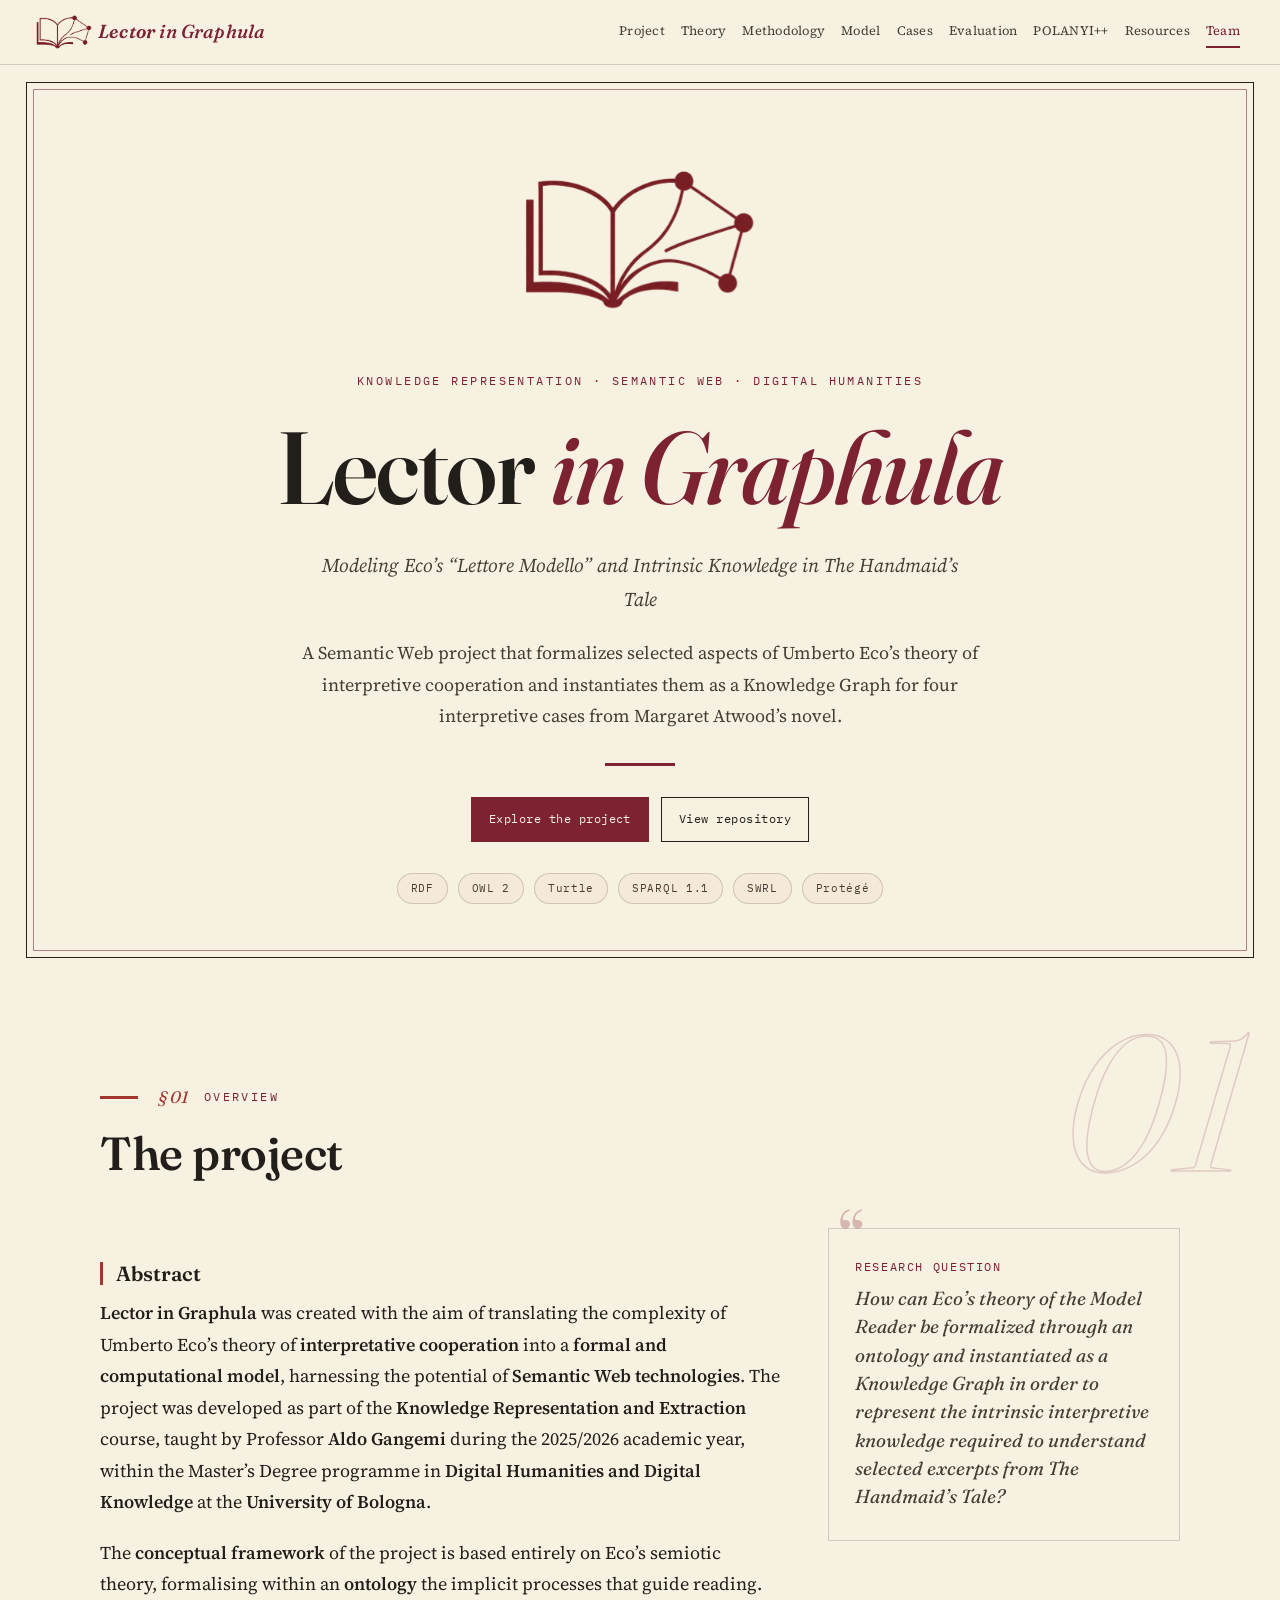
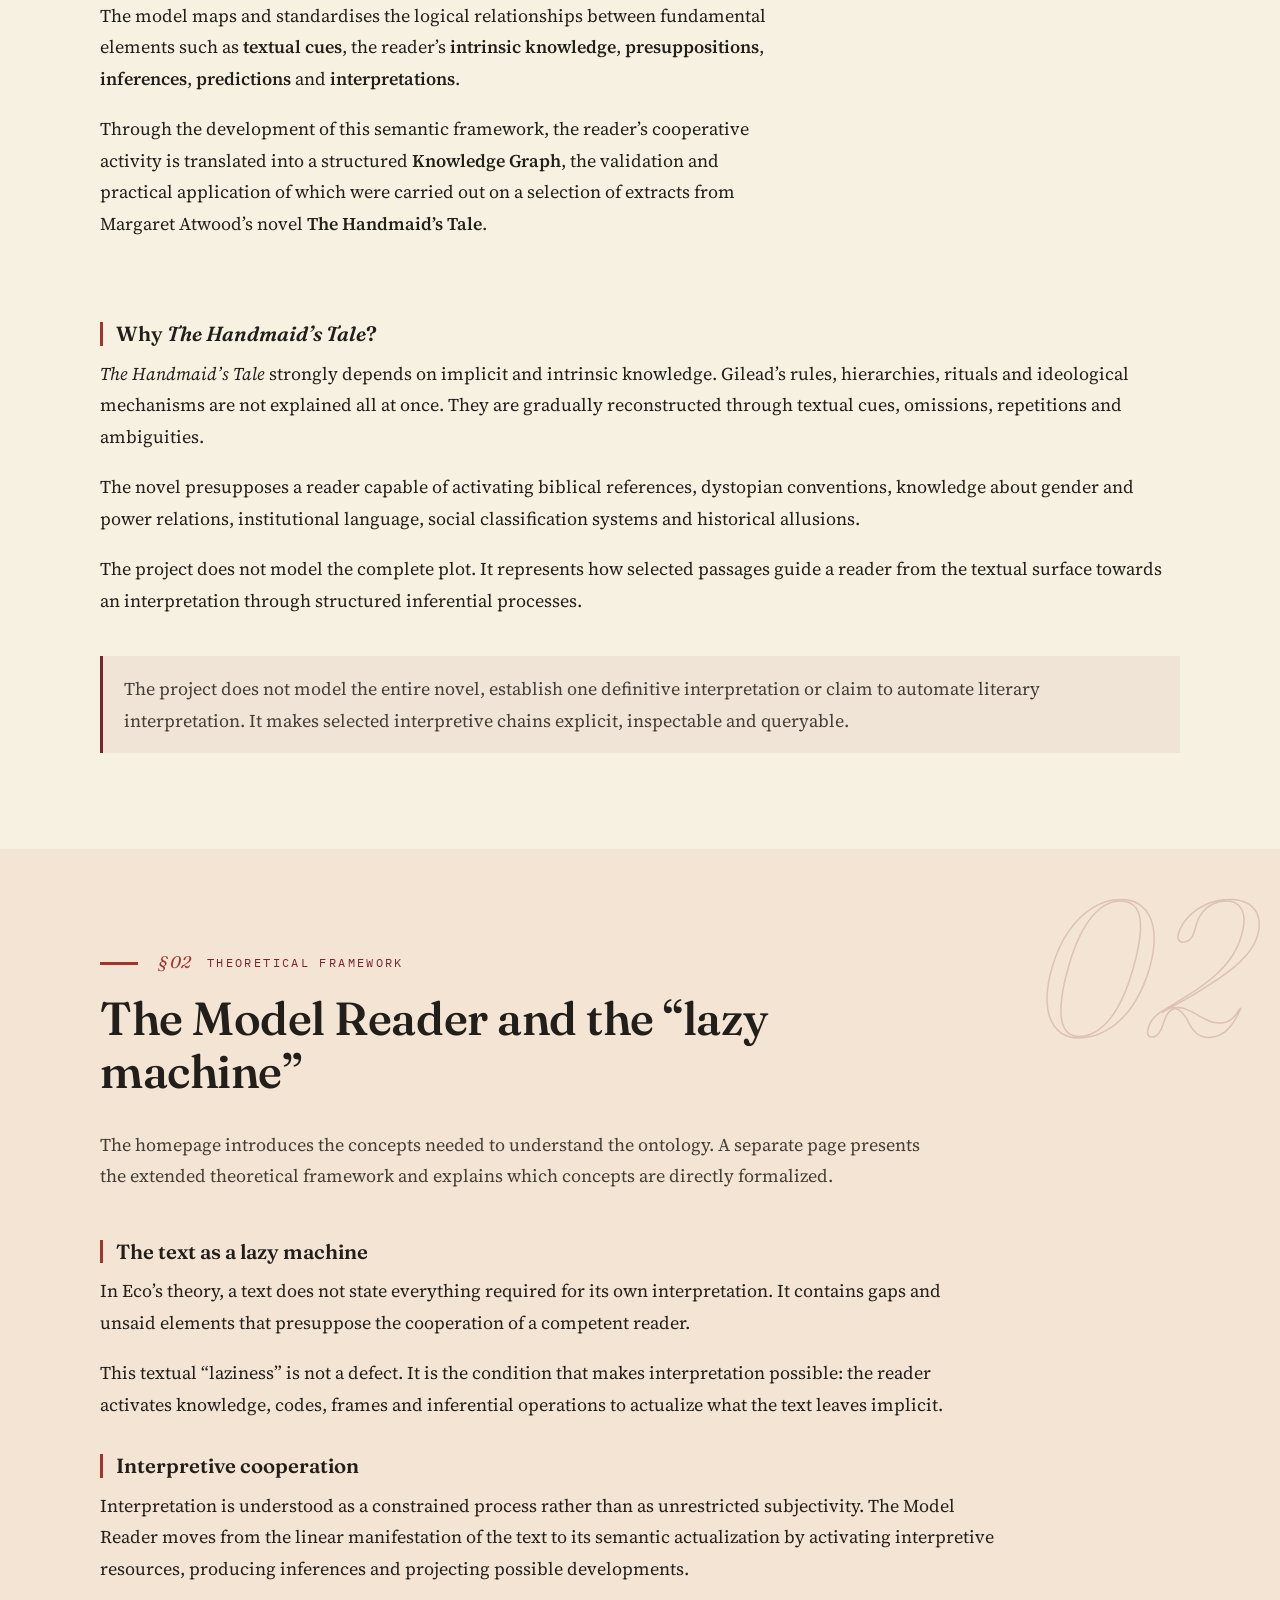
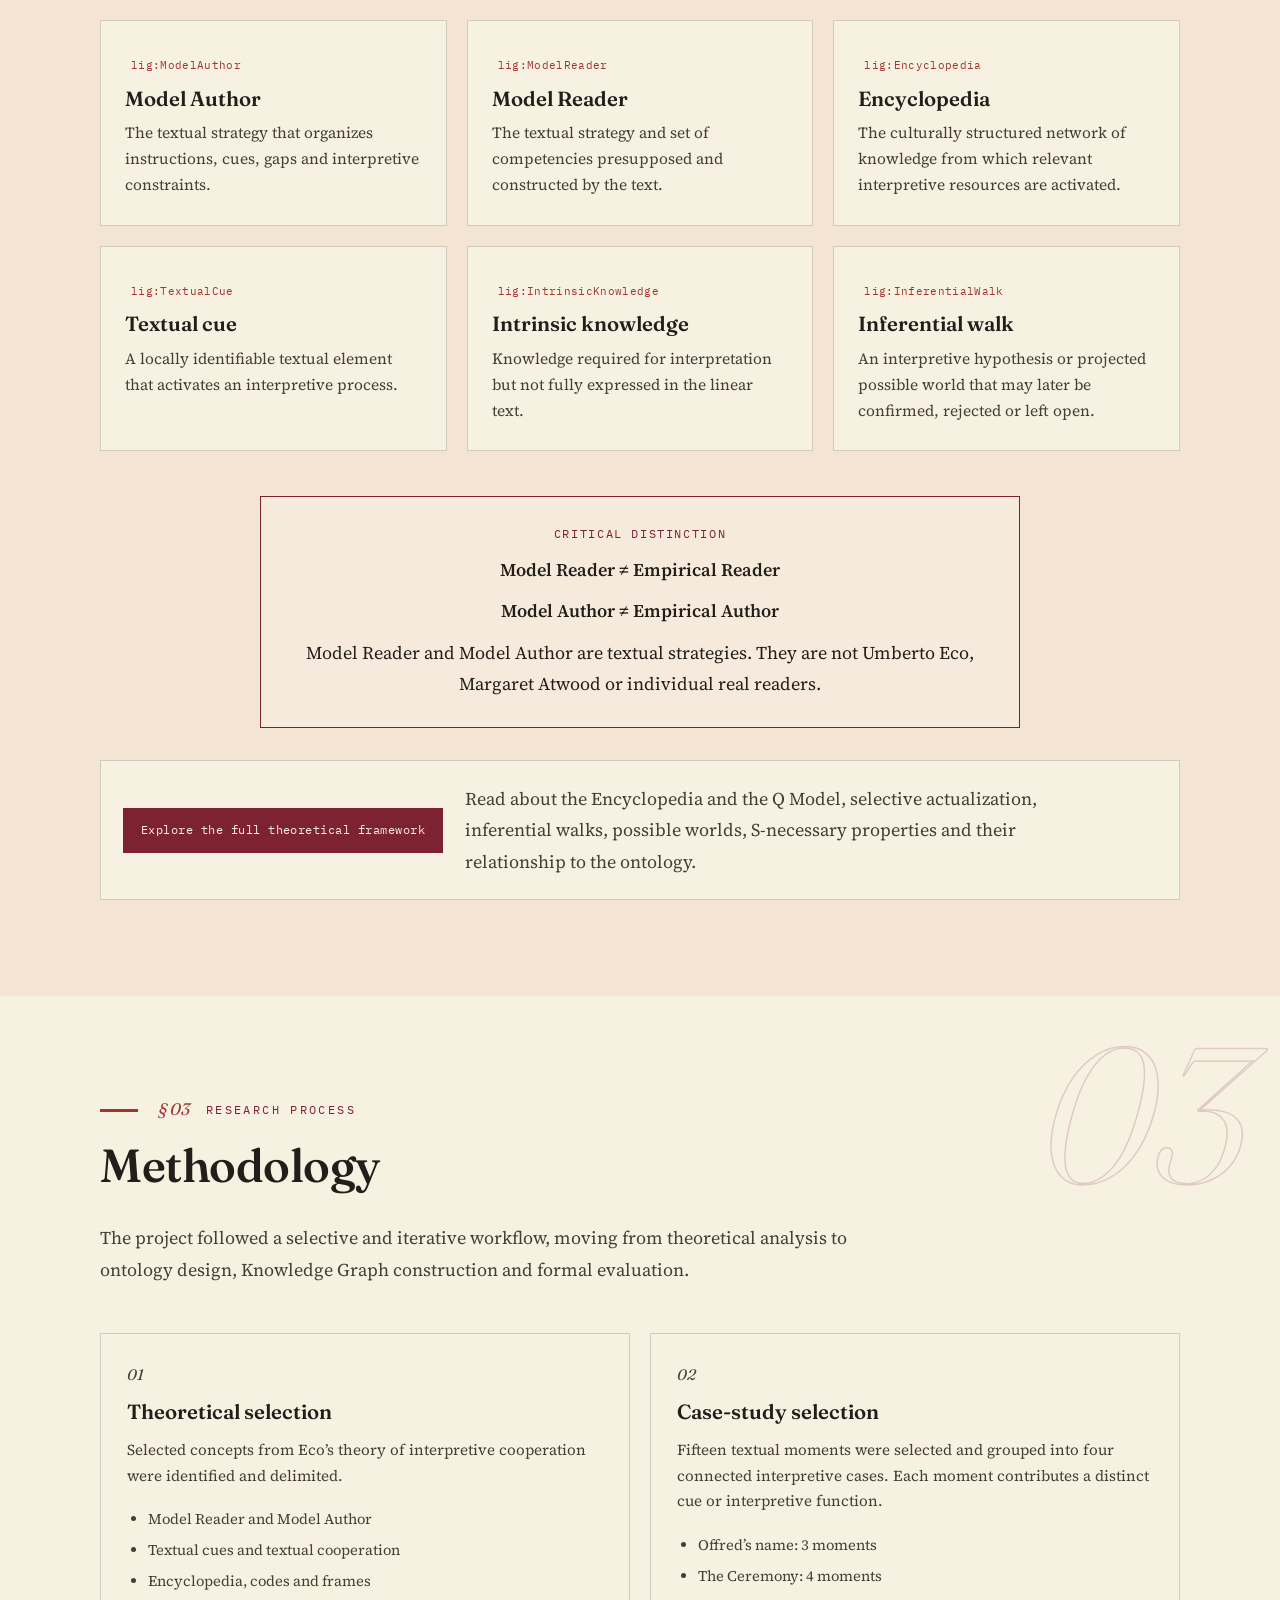
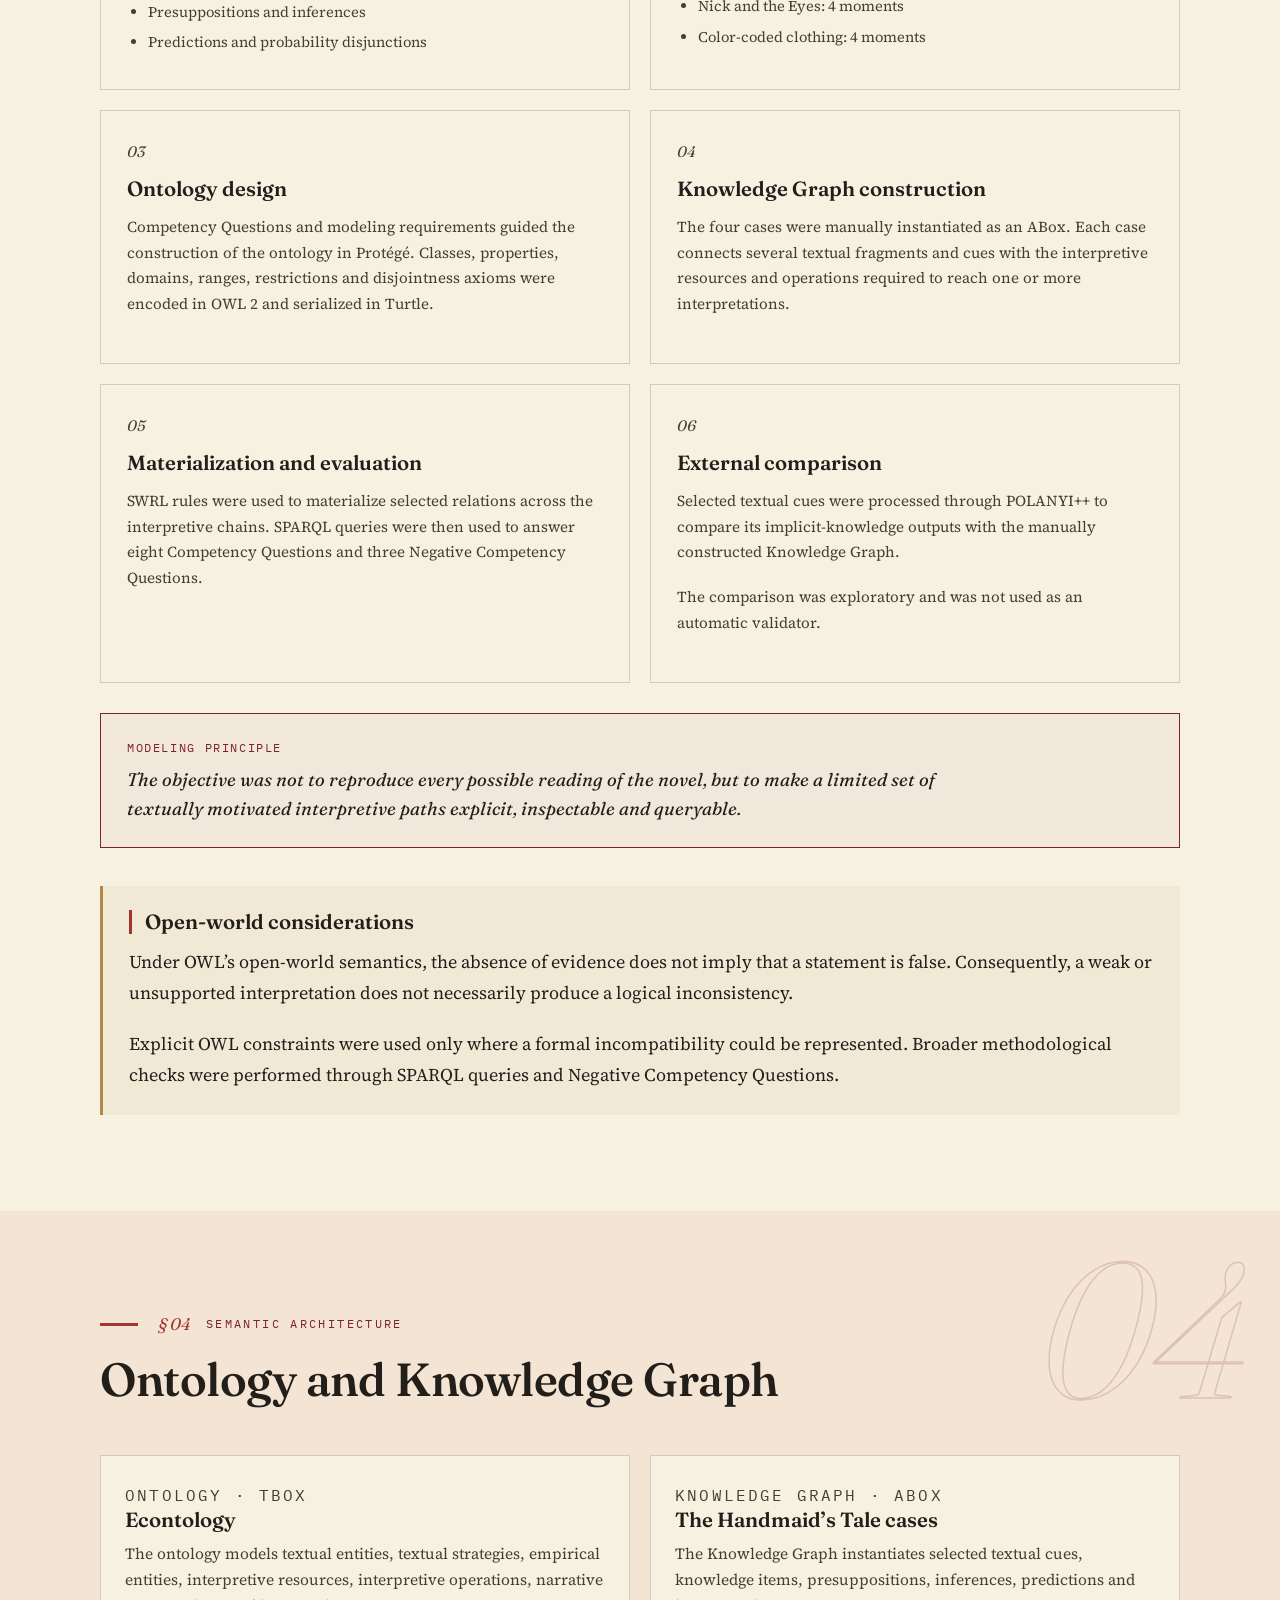
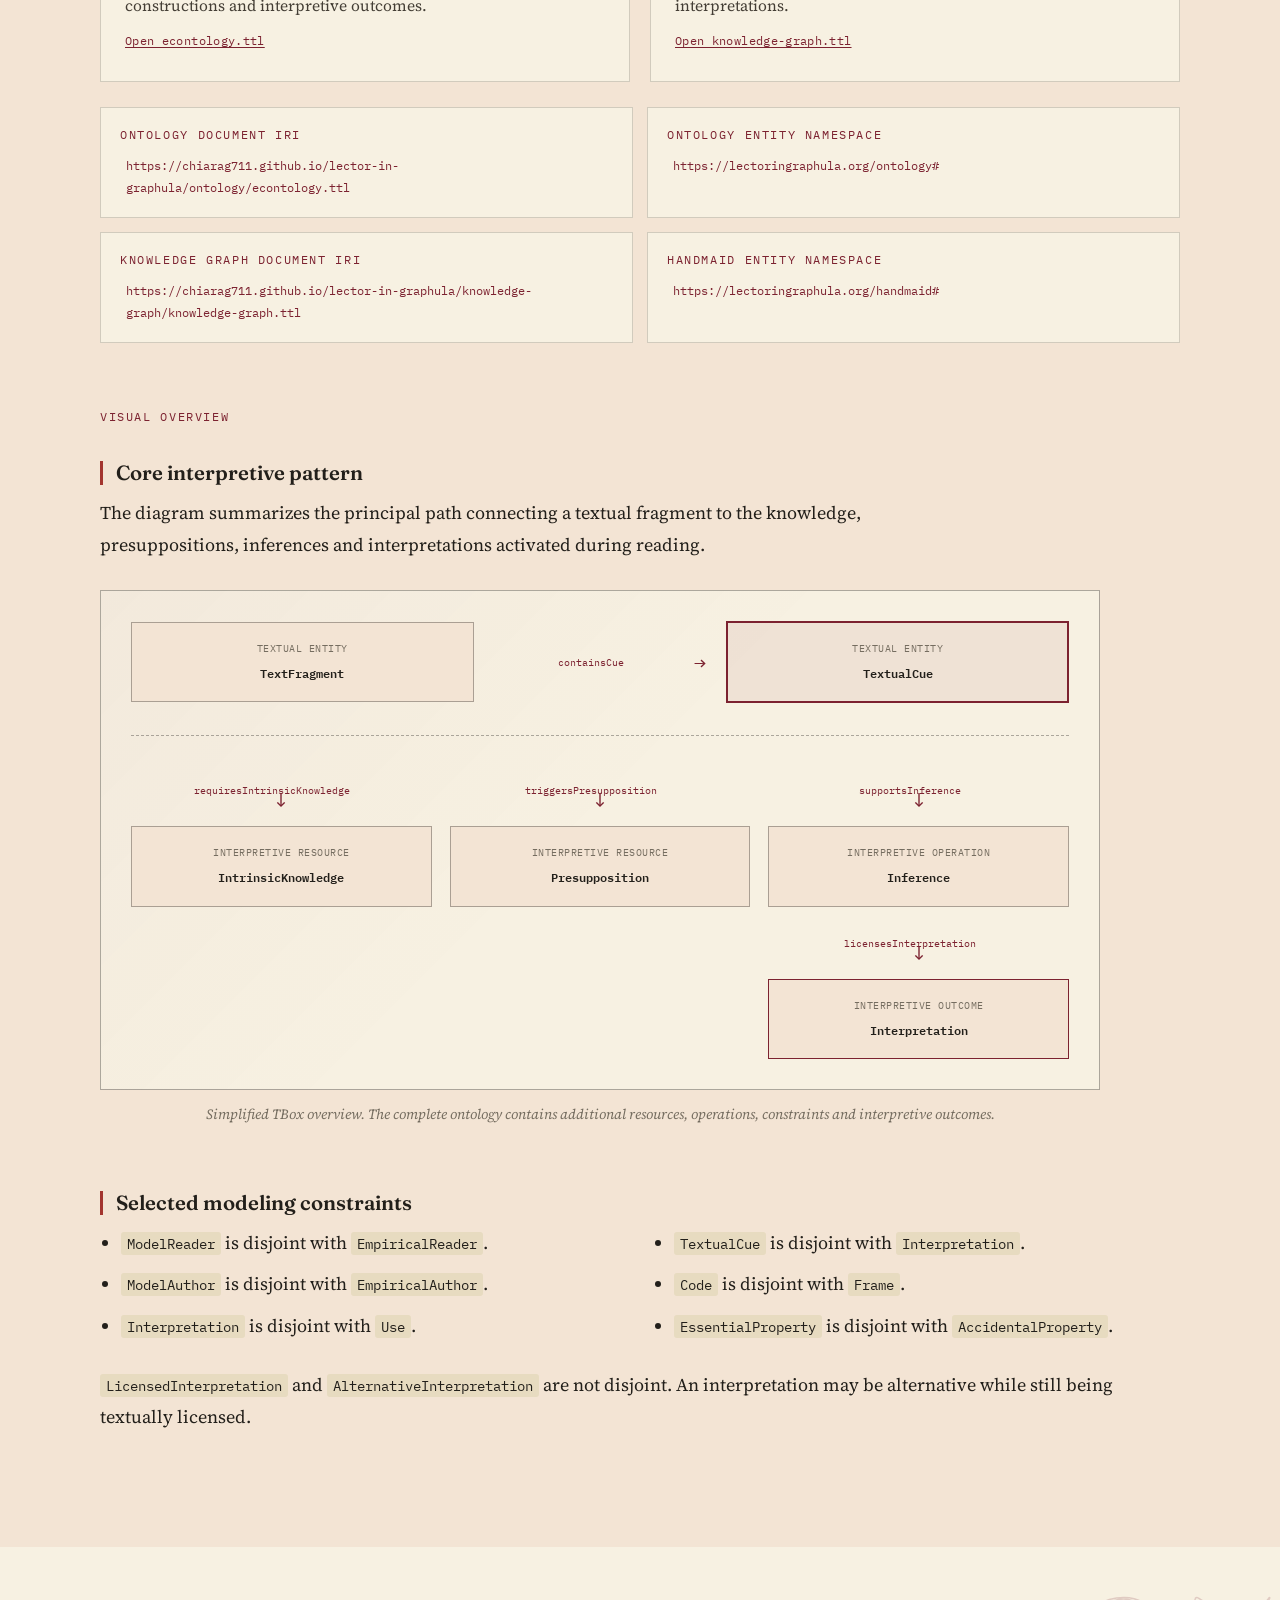
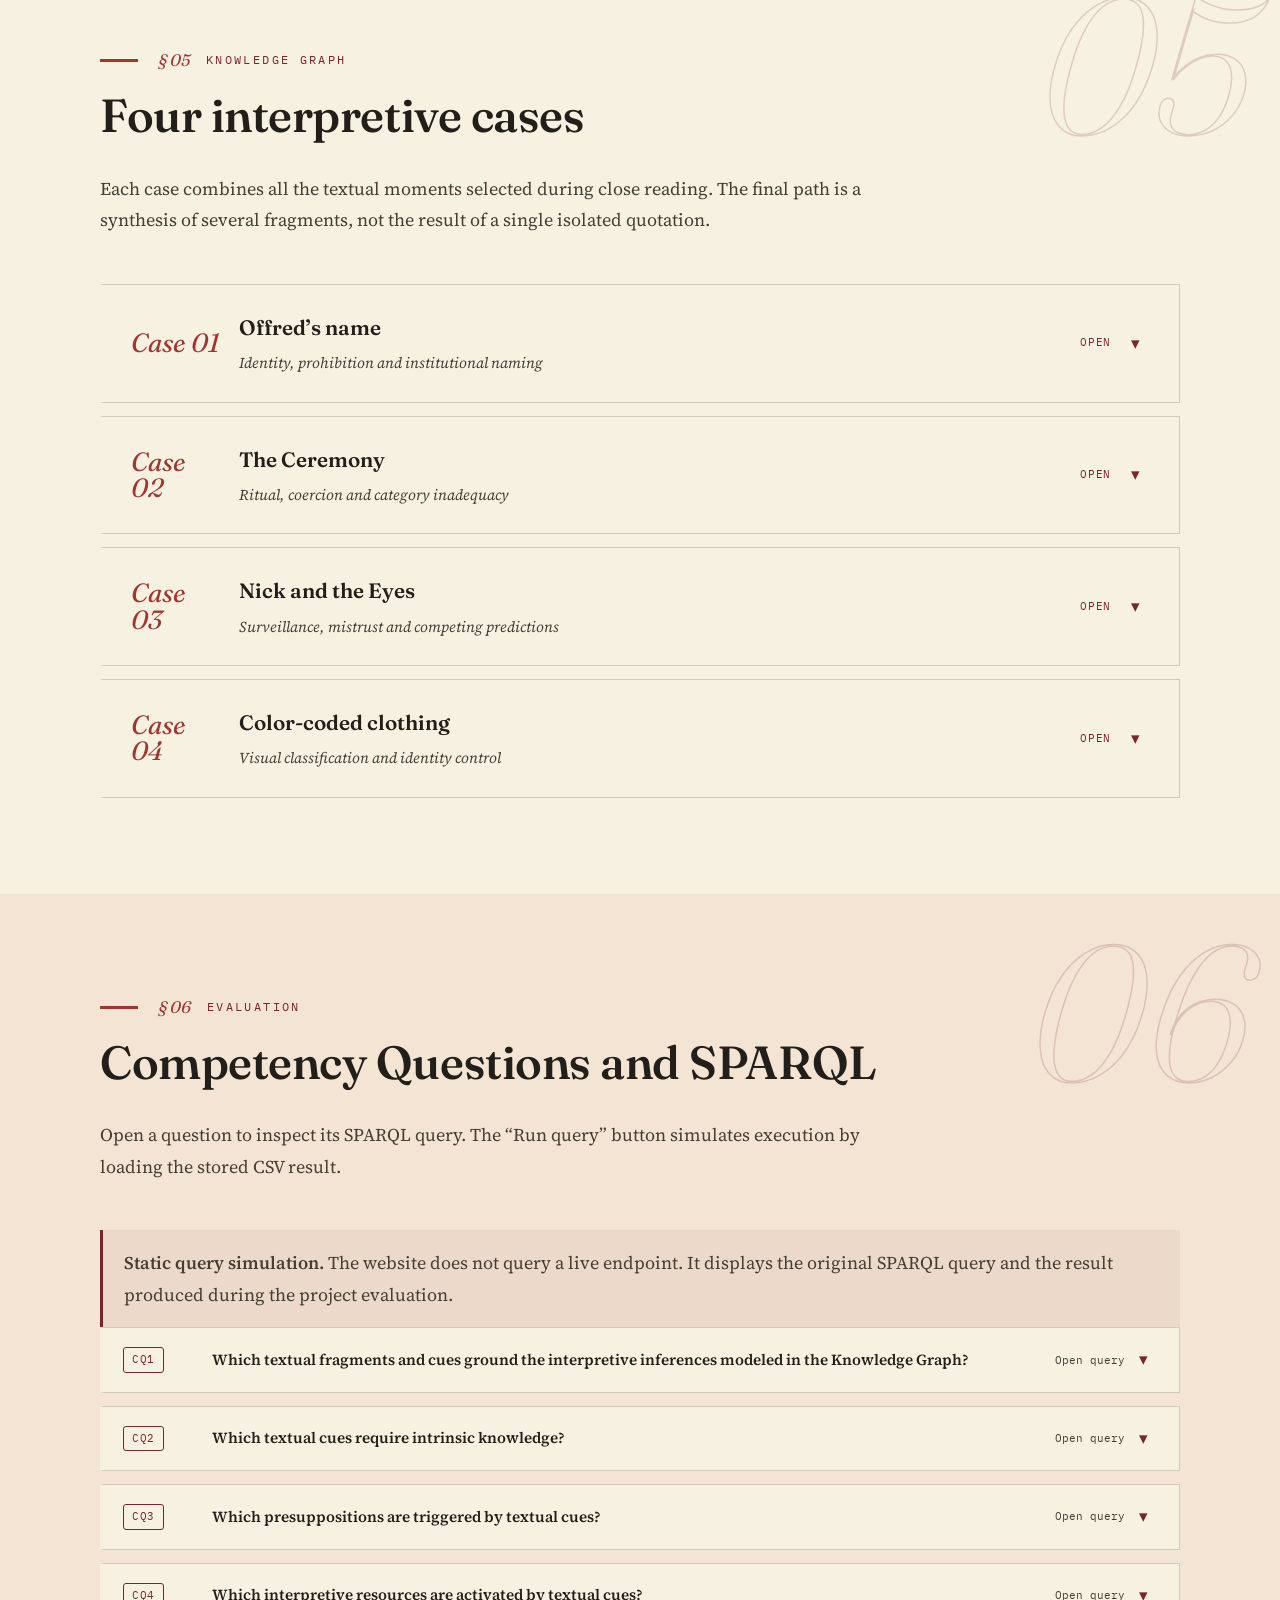
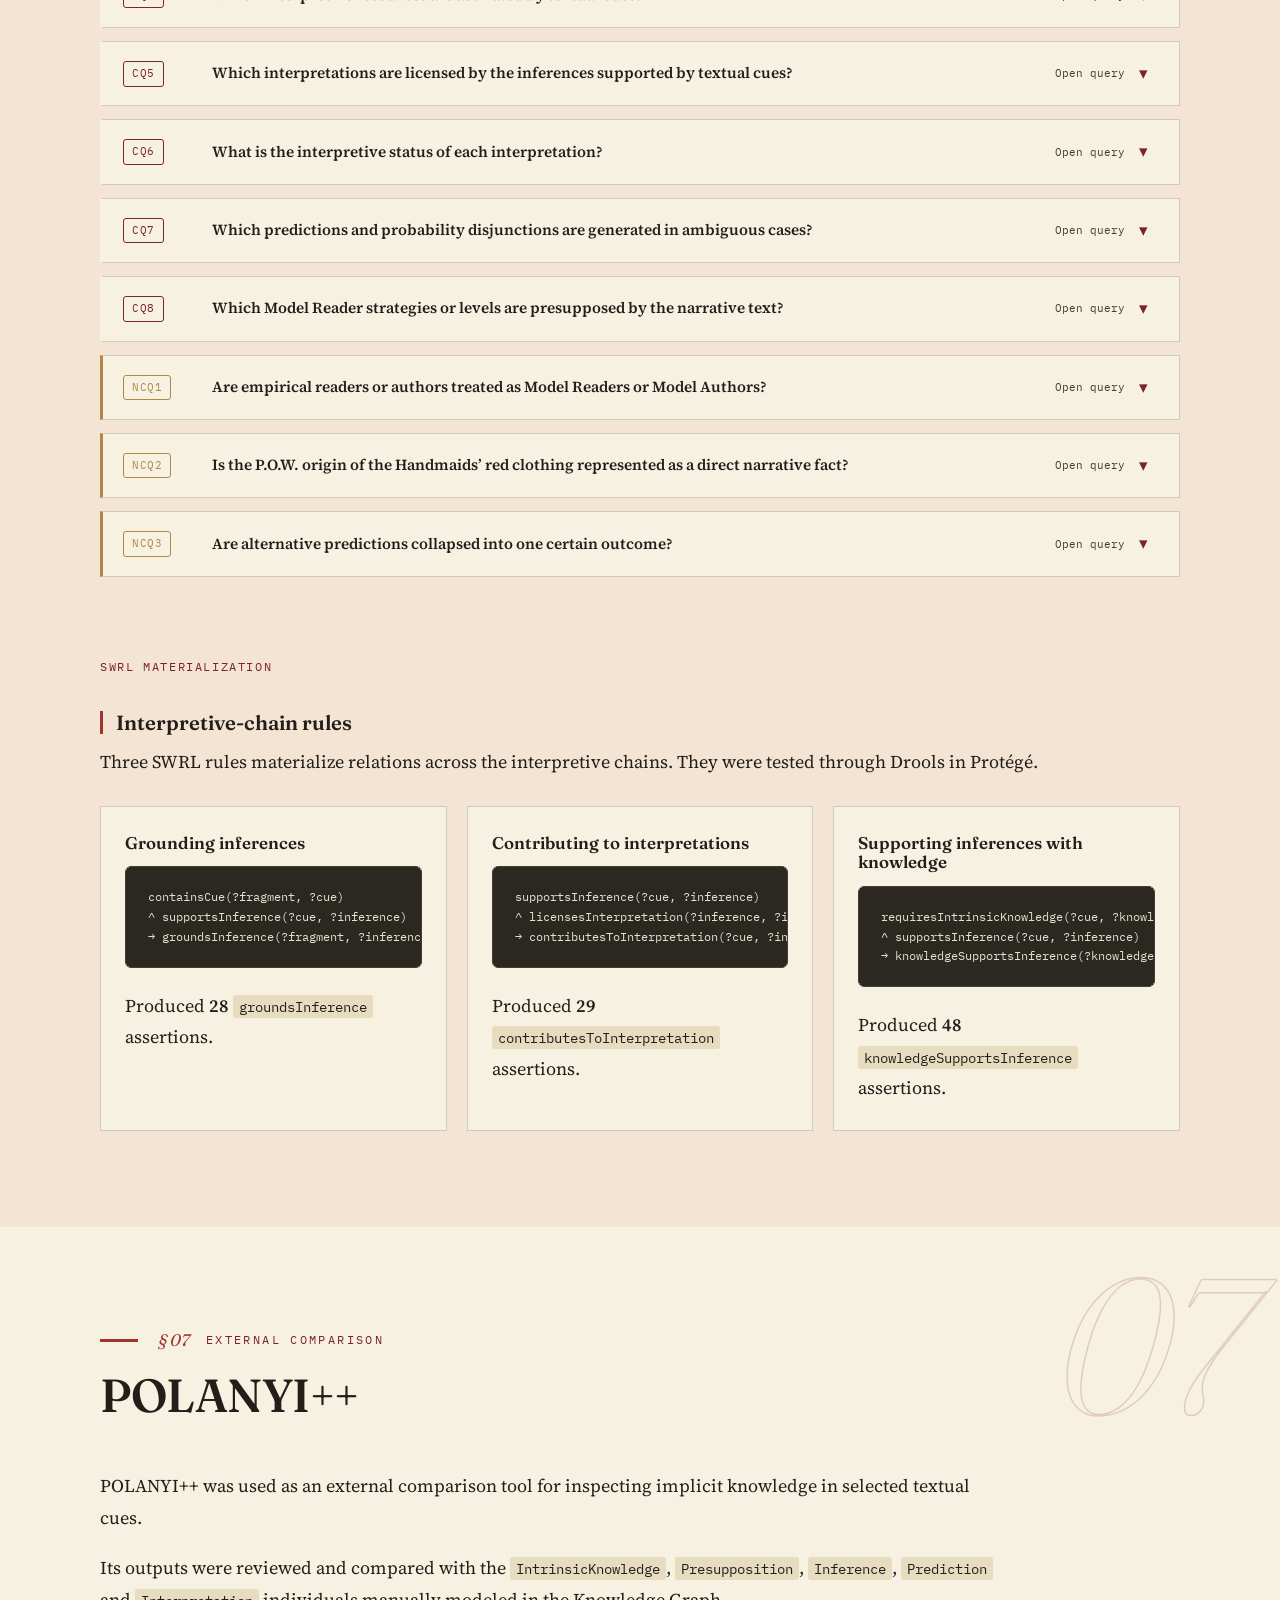
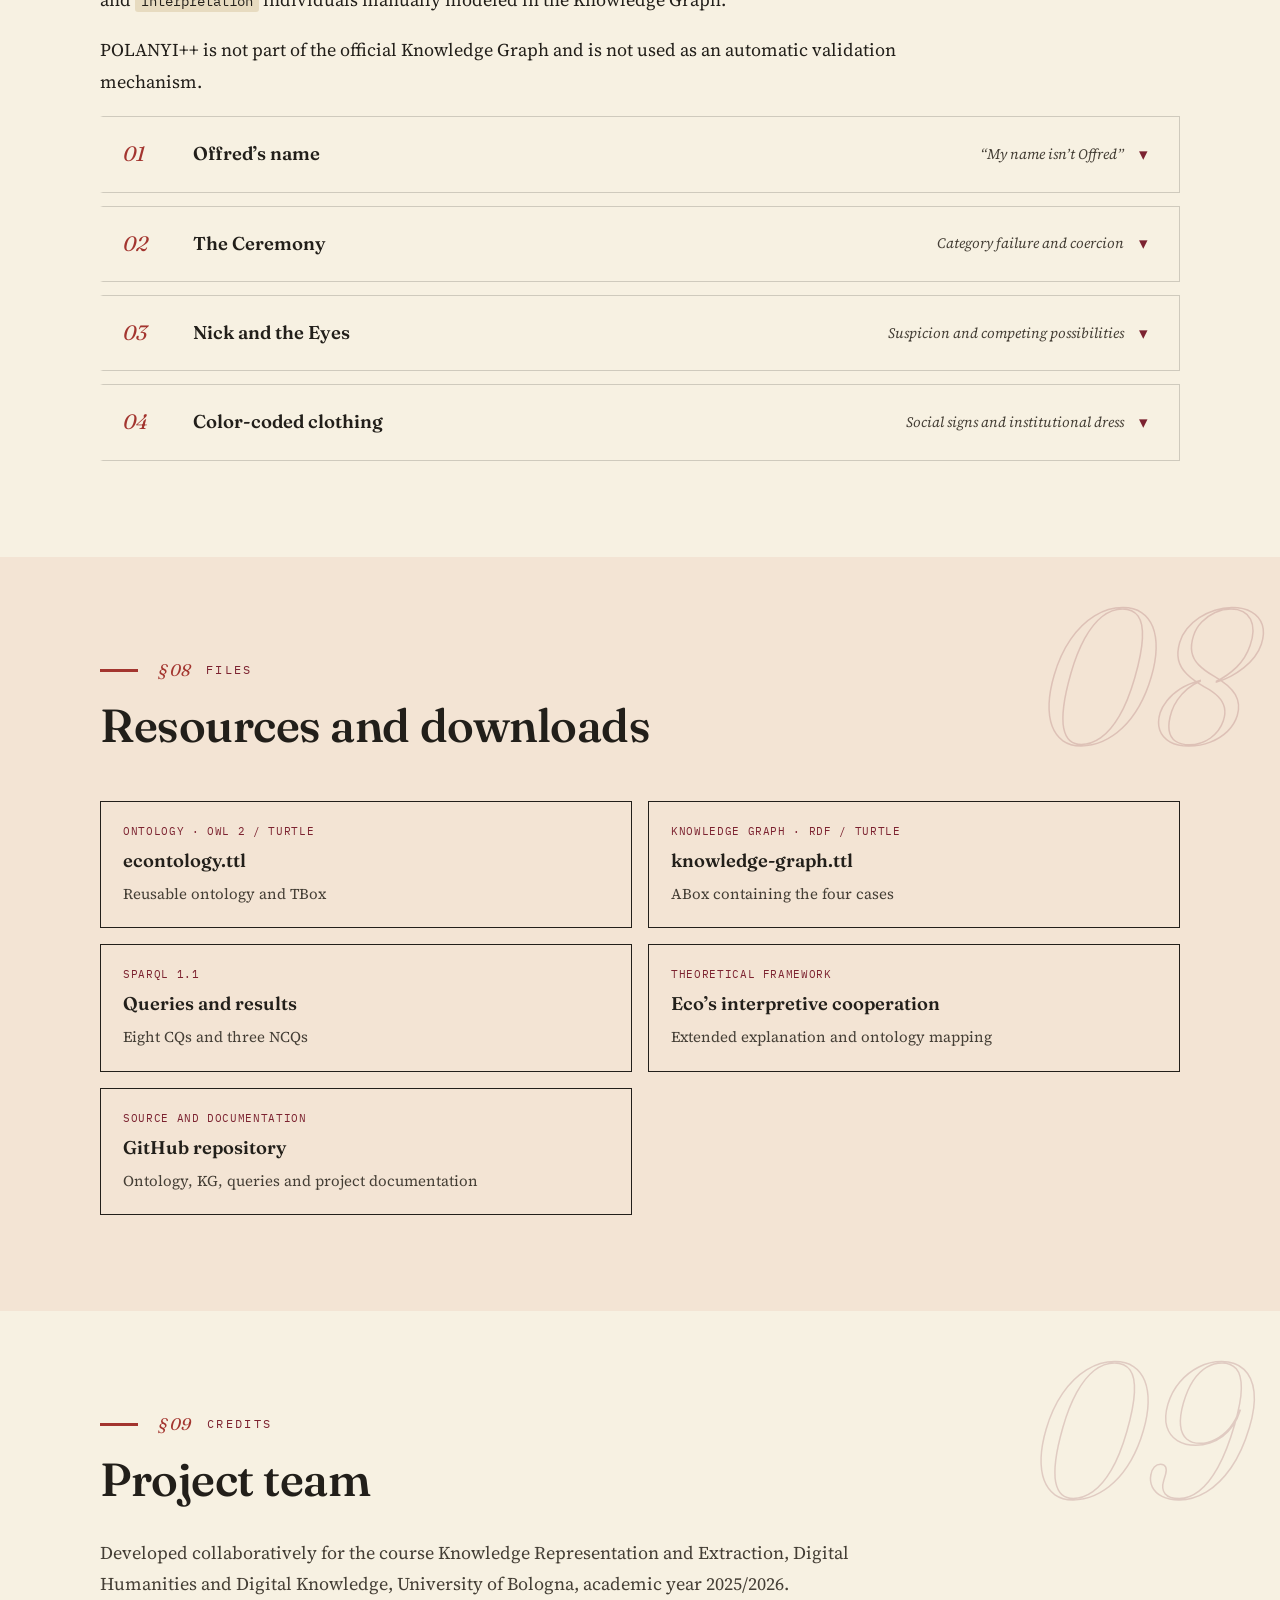
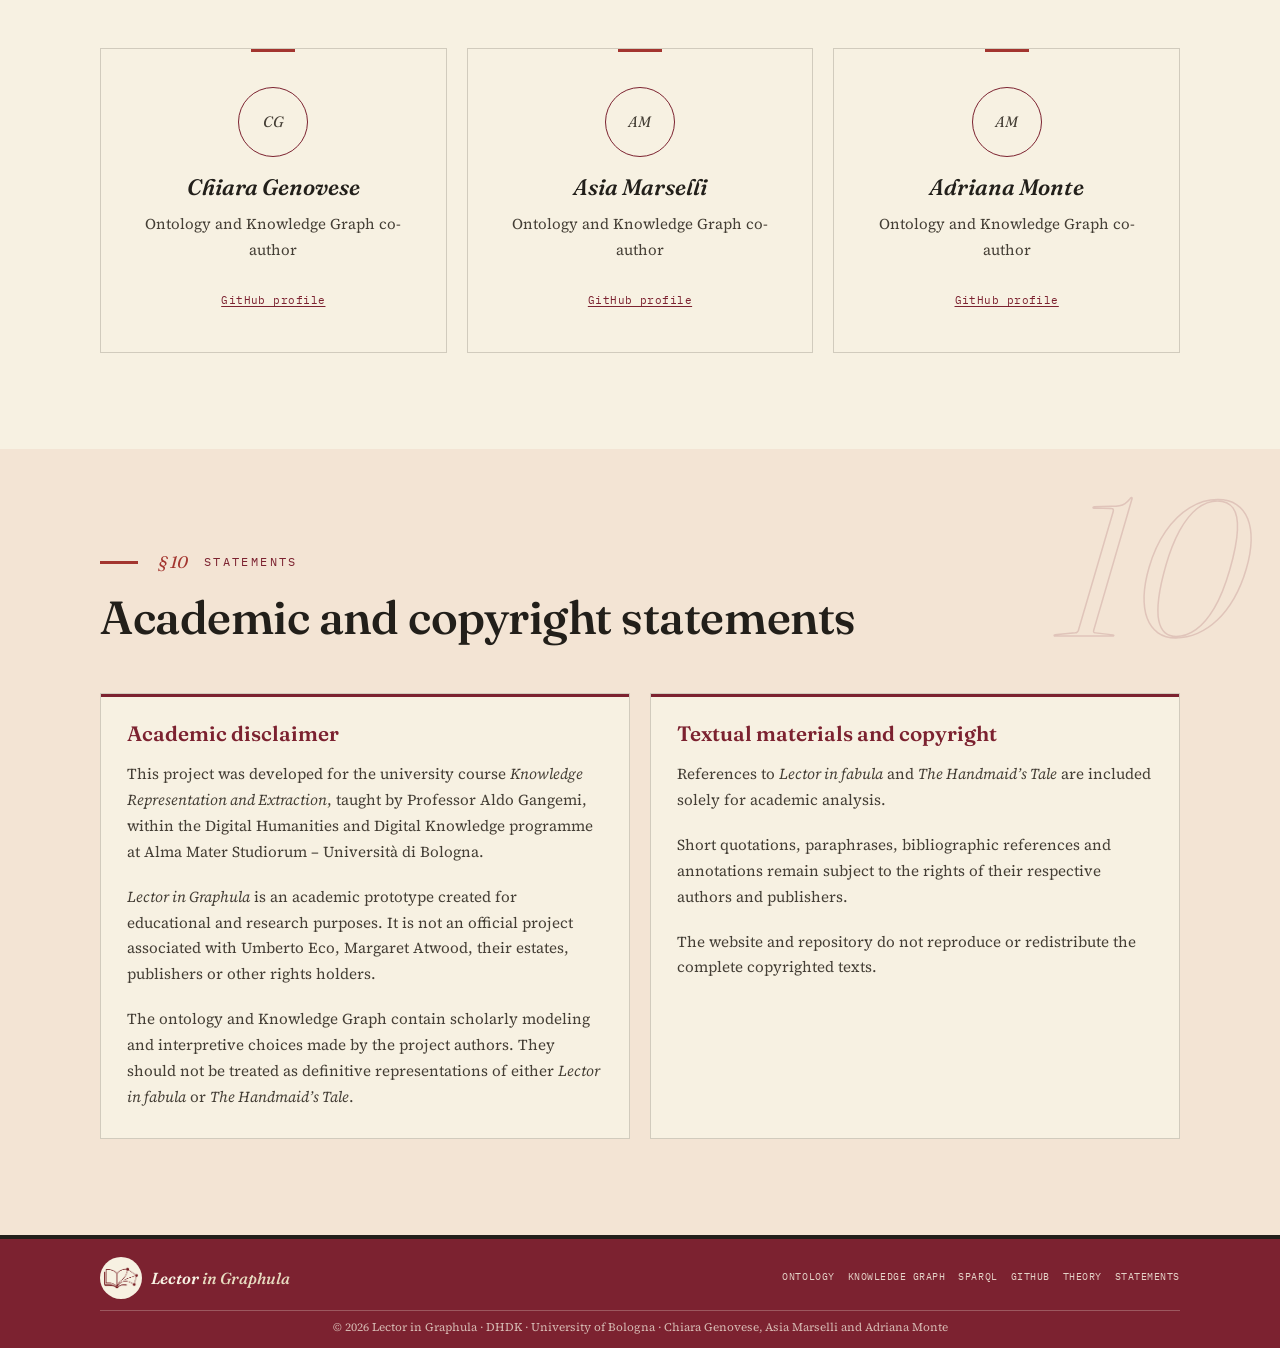
==== commit 28937023: "Added theory" ====
--- a/index.html
+++ b/index.html
@@ -60,7 +60,7 @@
 
         <ul class="nav-menu" id="nav-menu" data-nav-menu>
           <li><a href="#project">Project</a></li>
-          <li><a href="#theory">Theory</a></li>
+          <li><a href="theory.html">Theory</a></li>
           <li><a href="#methodology">Methodology</a></li>
           <li><a href="#architecture">Model</a></li>
           <li><a href="#cases">Cases</a></li>
@@ -215,6 +215,7 @@
     </section>
 
 
+
     <!-- 02 — THEORY -->
     <section class="section section-alt" id="theory">
       <div class="container">
@@ -223,49 +224,41 @@
           <p class="section-number">02</p>
           <p class="section-label">Theoretical framework</p>
           <h2>The Model Reader and the “lazy machine”</h2>
+          <p class="section-introduction">
+            The homepage introduces the concepts needed to understand the
+            ontology. A separate page presents the extended theoretical
+            framework and explains which concepts are directly formalized.
+          </p>
         </header>
 
         <div class="prose prose-wide">
-          
+          <h3>The text as a lazy machine</h3>
+
           <p>
-            <strong>Lector in Graphula</strong> takes Umberto Eco’s <strong>theories on reading</strong> and transforms them into 
-            <strong>logical rules</strong> to create a <strong>semantic ontology</strong> (a <strong>data model in OWL/RDF</strong>). 
-            Specifically, it uses <strong>Knowledge Engineering</strong> to map the <strong>invisible mental processes</strong> that take place when reading a story, 
-            calculating how the text guides the reader to fill in the <strong>‘gaps’ in the narrative</strong>.
+            In Eco’s theory, a text does not state everything required for
+            its own interpretation. It contains gaps and unsaid elements
+            that presuppose the cooperation of a competent reader.
           </p>
 
           <p>
-            This textual “laziness” is not a defect. It is the condition
-            that makes interpretation possible. The reader activates
-            knowledge, codes, frames and inferential operations to actualize
-            what the text leaves implicit.
+            This textual “laziness” is not a defect. It is the condition that
+            makes interpretation possible: the reader activates knowledge,
+            codes, frames and inferential operations to actualize what the
+            text leaves implicit.
           </p>
 
           <h3>Interpretive cooperation</h3>
-          
+
           <p>
-          In our model, the <strong>interpretation of a text</strong> is understood as a <strong>process guided by precise constraints</strong>, 
-            rather than as <strong>unrestricted subjectivity</strong>. The reader moves through the <strong>linear unfolding of the text</strong> 
-            to arrive at its actual <strong>semantic activation</strong>. To do so, they draw on their own <strong>interpretative resources</strong>, 
-            make <strong>inferences</strong> and project <strong>possible developments in the story</strong>.
-          </p>
-
-          <p>
-            On the page dedicated to the Theoretical Framework, the page explores in detail how the reader’s cooperative activity has been formalised in a Knowledge Graph through six key points:
-          </p>
-          
-          <ol>
-          <li><strong style="color: #7c2230;">The Text as a "Lazy Machine" and Reading Strategies</strong></li>
-          <li><strong style="color: #7c2230;">The Encyclopedia and the Q-Model</strong></li>
-          <li><strong style="color: #7c2230;">Optimization: Magnification and Narcosis</strong></li>
-          <li><strong style="color: #7c2230;">The Operative Precept and the Habit</strong></li>
-          <li><strong style="color: #7c2230;">Inferential Walks and Possible Worlds</strong></li>
-          <li><strong style="color: #7c2230;">Structures of Worlds and S-Necessity</strong></li>
-          </ol>
+            Interpretation is understood as a constrained process rather
+            than as unrestricted subjectivity. The Model Reader moves from
+            the linear manifestation of the text to its semantic
+            actualization by activating interpretive resources, producing
+            inferences and projecting possible developments.
+          </p>
         </div>
 
         <div class="concept-grid">
-          <h3>A look at our main Classes</h3>
 
           <article class="concept-card">
             <code>lig:ModelAuthor</code>
@@ -289,8 +282,8 @@
             <code>lig:Encyclopedia</code>
             <h3>Encyclopedia</h3>
             <p>
-              The network of background knowledge from which relevant
-              interpretive resources are activated.
+              The culturally structured network of knowledge from which
+              relevant interpretive resources are activated.
             </p>
           </article>
 
@@ -332,6 +325,17 @@
             Umberto Eco, Margaret Atwood or individual real readers.
           </p>
         </aside>
+
+        <div class="theory-preview-action">
+          <a class="button button-primary" href="theory.html">
+            Explore the full theoretical framework
+          </a>
+          <p>
+            Read about the Encyclopedia and the Q Model, selective
+            actualization, inferential walks, possible worlds,
+            S-necessary properties and their relationship to the ontology.
+          </p>
+        </div>
 
       </div>
     </section>
@@ -506,22 +510,22 @@
 
         <div class="semantic-layers">
           <article class="semantic-layer">
-            <p class="small-label">Conceptual ontology IRI</p>
-            <code>https://lectoringraphula.org/ontology</code>
+            <p class="small-label">Ontology document IRI</p>
+            <code>https://chiarag711.github.io/lector-in-graphula/ontology/econtology.ttl</code>
           </article>
 
           <article class="semantic-layer">
-            <p class="small-label">Ontology namespace</p>
+            <p class="small-label">Ontology entity namespace</p>
             <code>https://lectoringraphula.org/ontology#</code>
           </article>
 
           <article class="semantic-layer">
-            <p class="small-label">Knowledge Graph IRI</p>
-            <code>https://lectoringraphula.org/knowledge-graph</code>
+            <p class="small-label">Knowledge Graph document IRI</p>
+            <code>https://chiarag711.github.io/lector-in-graphula/knowledge-graph/knowledge-graph.ttl</code>
           </article>
 
           <article class="semantic-layer">
-            <p class="small-label">Handmaid namespace</p>
+            <p class="small-label">Handmaid entity namespace</p>
             <code>https://lectoringraphula.org/handmaid#</code>
           </article>
         </div>
@@ -1745,6 +1749,13 @@
             <small>Eight CQs and three NCQs</small>
           </a>
 
+          <a class="resource-card" href="theory.html">
+            <span>Theoretical framework</span>
+            <strong>Eco’s interpretive cooperation</strong>
+            <small>Extended explanation and ontology mapping</small>
+          </a>
+
+
           <a
             class="resource-card"
             href="https://github.com/Chiarag711/lector-in-graphula"
@@ -1918,6 +1929,7 @@
         >
           GitHub
         </a>
+        <a href="theory.html">Theory</a>
         <a href="#statements">Statements</a>
       </nav>
 
--- a/assets/css/style.css
+++ b/assets/css/style.css
@@ -2590,4 +2590,380 @@
     animation: none !important;
     transition: none !important;
   }
-}+}
+
+
+/* =========================================================
+   20. THEORY PAGE AND HOMEPAGE THEORY PREVIEW
+========================================================= */
+
+.theory-preview-action {
+  display: grid;
+  grid-template-columns: auto minmax(0, 1fr);
+  gap: 22px;
+  align-items: center;
+  margin-top: 32px;
+  padding: 22px;
+  border: 1px solid var(--line);
+  background: var(--paper);
+}
+
+.theory-preview-action p {
+  max-width: 650px;
+  margin: 0;
+  color: var(--ink-soft);
+}
+
+.subpage-hero {
+  position: relative;
+  overflow: hidden;
+  padding: 104px 0 86px;
+  border-bottom: 1px solid var(--line);
+  background:
+    radial-gradient(circle at 88% 24%, rgba(124, 34, 48, 0.12), transparent 28%),
+    linear-gradient(145deg, var(--paper), var(--paper-2));
+}
+
+.subpage-hero::after {
+  content: "";
+  position: absolute;
+  right: -130px;
+  bottom: -180px;
+  width: 430px;
+  height: 430px;
+  border: 1px solid rgba(124, 34, 48, 0.15);
+  border-radius: 50%;
+  pointer-events: none;
+}
+
+.subpage-hero-layout {
+  position: relative;
+  z-index: 1;
+  display: grid;
+  grid-template-columns: minmax(0, 1fr) 230px;
+  gap: 56px;
+  align-items: center;
+}
+
+.subpage-hero h1 {
+  max-width: 850px;
+  margin: 18px 0 24px;
+  font-size: clamp(2.7rem, 7vw, 5.3rem);
+  font-weight: 540;
+  letter-spacing: -0.035em;
+}
+
+.subpage-introduction {
+  max-width: 760px;
+  color: var(--ink-soft);
+  font-size: clamp(1.08rem, 2vw, 1.32rem);
+}
+
+.subpage-hero-icon {
+  width: min(100%, 210px);
+  margin-inline: auto;
+  filter: drop-shadow(0 18px 24px rgba(60, 20, 25, 0.16));
+}
+
+.breadcrumb {
+  display: flex;
+  flex-wrap: wrap;
+  gap: 9px;
+  align-items: center;
+  margin-bottom: 22px;
+  color: var(--ink-muted);
+  font-family: var(--mono);
+  font-size: 0.73rem;
+  letter-spacing: 0.04em;
+}
+
+.breadcrumb a {
+  color: var(--bordeaux);
+}
+
+.theory-opening {
+  padding-top: 82px;
+}
+
+.theory-opening-grid {
+  display: grid;
+  grid-template-columns: minmax(0, 1.55fr) minmax(260px, 0.75fr);
+  gap: 54px;
+  align-items: start;
+}
+
+.theory-toc {
+  position: sticky;
+  top: calc(var(--header-height) + 28px);
+  padding: 24px;
+  border: 1px solid var(--line-strong);
+  background: var(--paper-2);
+  box-shadow: var(--shadow);
+}
+
+.theory-toc ol {
+  margin: 0;
+  padding-left: 1.25rem;
+}
+
+.theory-toc li {
+  margin: 0 0 9px;
+  color: var(--ink-muted);
+}
+
+.theory-toc a {
+  color: var(--ink);
+  text-decoration: none;
+}
+
+.theory-toc a:hover {
+  color: var(--bordeaux);
+  text-decoration: underline;
+}
+
+.theory-reading-container {
+  max-width: 1000px;
+}
+
+.theory-principle-grid,
+.strategy-grid,
+.world-property-grid {
+  display: grid;
+  grid-template-columns: repeat(2, minmax(0, 1fr));
+  gap: 22px;
+  margin-top: 34px;
+}
+
+.theory-principle-grid article,
+.strategy-card,
+.world-property-grid article {
+  padding: 24px;
+  border: 1px solid var(--line);
+  background: var(--paper);
+}
+
+.theory-principle-grid h3,
+.strategy-card h3,
+.world-property-grid h3 {
+  margin-top: 18px;
+}
+
+.strategy-card code {
+  display: inline-block;
+  margin-bottom: 4px;
+}
+
+.theory-example,
+.modeling-status {
+  margin-top: 34px;
+  padding: 24px 26px;
+  border-left: 4px solid var(--gold);
+  background: rgba(176, 137, 72, 0.09);
+}
+
+.theory-example h3,
+.modeling-status h3 {
+  margin-top: 0;
+}
+
+.theory-example p:last-child,
+.modeling-status p:last-child {
+  margin-bottom: 0;
+}
+
+.modeling-status-context {
+  border-left-color: var(--bordeaux);
+  background: rgba(124, 34, 48, 0.06);
+}
+
+.theory-concept-links {
+  display: grid;
+  grid-template-columns: repeat(4, minmax(0, 1fr));
+  gap: 16px;
+  margin-top: 34px;
+}
+
+.theory-concept-links article {
+  padding: 18px;
+  border: 1px solid var(--line);
+  background: var(--paper);
+}
+
+.theory-concept-links p {
+  margin: 12px 0 0;
+  color: var(--ink-soft);
+  font-size: 0.92rem;
+}
+
+.semantic-mini-flow {
+  display: grid;
+  grid-template-columns: repeat(7, auto);
+  gap: 12px;
+  align-items: center;
+  margin-top: 36px;
+  padding: 24px;
+  overflow-x: auto;
+  border: 1px solid var(--line-strong);
+  background: var(--paper);
+}
+
+.semantic-mini-flow div {
+  min-width: 155px;
+  padding: 14px;
+  border: 1px solid var(--line);
+  text-align: center;
+}
+
+.semantic-mini-flow span {
+  display: block;
+  margin-bottom: 6px;
+  color: var(--ink-muted);
+  font-family: var(--mono);
+  font-size: 0.66rem;
+  text-transform: uppercase;
+}
+
+.semantic-mini-flow strong {
+  font-family: var(--mono);
+  font-size: 0.8rem;
+}
+
+.semantic-mini-flow b {
+  color: var(--bordeaux);
+  font-size: 1.25rem;
+}
+
+.world-property-grid {
+  grid-template-columns: repeat(3, minmax(0, 1fr));
+}
+
+.theory-table-wrapper {
+  overflow-x: auto;
+  border: 1px solid var(--line-strong);
+  background: var(--paper);
+}
+
+.theory-mapping-table {
+  width: 100%;
+  min-width: 830px;
+  border-collapse: collapse;
+}
+
+.theory-mapping-table th,
+.theory-mapping-table td {
+  padding: 16px 18px;
+  border-bottom: 1px solid var(--line);
+  text-align: left;
+  vertical-align: top;
+}
+
+.theory-mapping-table th {
+  background: var(--paper-3);
+  color: var(--ink);
+  font-family: var(--mono);
+  font-size: 0.72rem;
+  letter-spacing: 0.08em;
+  text-transform: uppercase;
+}
+
+.theory-mapping-table tbody tr:last-child td {
+  border-bottom: 0;
+}
+
+.theory-mapping-table td:first-child {
+  width: 24%;
+  font-weight: 600;
+}
+
+.theory-mapping-table td:nth-child(2) {
+  width: 54%;
+}
+
+.status-badge {
+  display: inline-block;
+  padding: 4px 8px;
+  border: 1px solid var(--line-strong);
+  font-family: var(--mono);
+  font-size: 0.65rem;
+  line-height: 1.35;
+  text-transform: uppercase;
+}
+
+.status-direct {
+  background: rgba(176, 137, 72, 0.12);
+}
+
+.status-context {
+  background: rgba(124, 34, 48, 0.08);
+}
+
+.reference-card {
+  max-width: 850px;
+  padding: 26px;
+  border: 1px solid var(--line-strong);
+  background: var(--paper);
+}
+
+.reference-card p:last-child {
+  margin-bottom: 0;
+  color: var(--ink-soft);
+}
+
+.theory-end-actions {
+  display: flex;
+  flex-wrap: wrap;
+  gap: 14px;
+  margin-top: 30px;
+}
+
+@media (max-width: 980px) {
+  .subpage-hero-layout,
+  .theory-opening-grid {
+    grid-template-columns: 1fr;
+  }
+
+  .subpage-hero-icon {
+    display: none;
+  }
+
+  .theory-toc {
+    position: static;
+  }
+
+  .theory-concept-links {
+    grid-template-columns: repeat(2, minmax(0, 1fr));
+  }
+
+  .semantic-mini-flow {
+    grid-template-columns: 1fr;
+    justify-items: stretch;
+  }
+
+  .semantic-mini-flow b {
+    transform: rotate(90deg);
+    text-align: center;
+  }
+}
+
+@media (max-width: 720px) {
+  .theory-preview-action,
+  .theory-principle-grid,
+  .strategy-grid,
+  .world-property-grid,
+  .theory-concept-links {
+    grid-template-columns: 1fr;
+  }
+
+  .theory-preview-action {
+    justify-items: start;
+  }
+
+  .subpage-hero {
+    padding: 82px 0 62px;
+  }
+
+  .subpage-hero h1 {
+    font-size: clamp(2.25rem, 13vw, 3.8rem);
+  }
+}
+
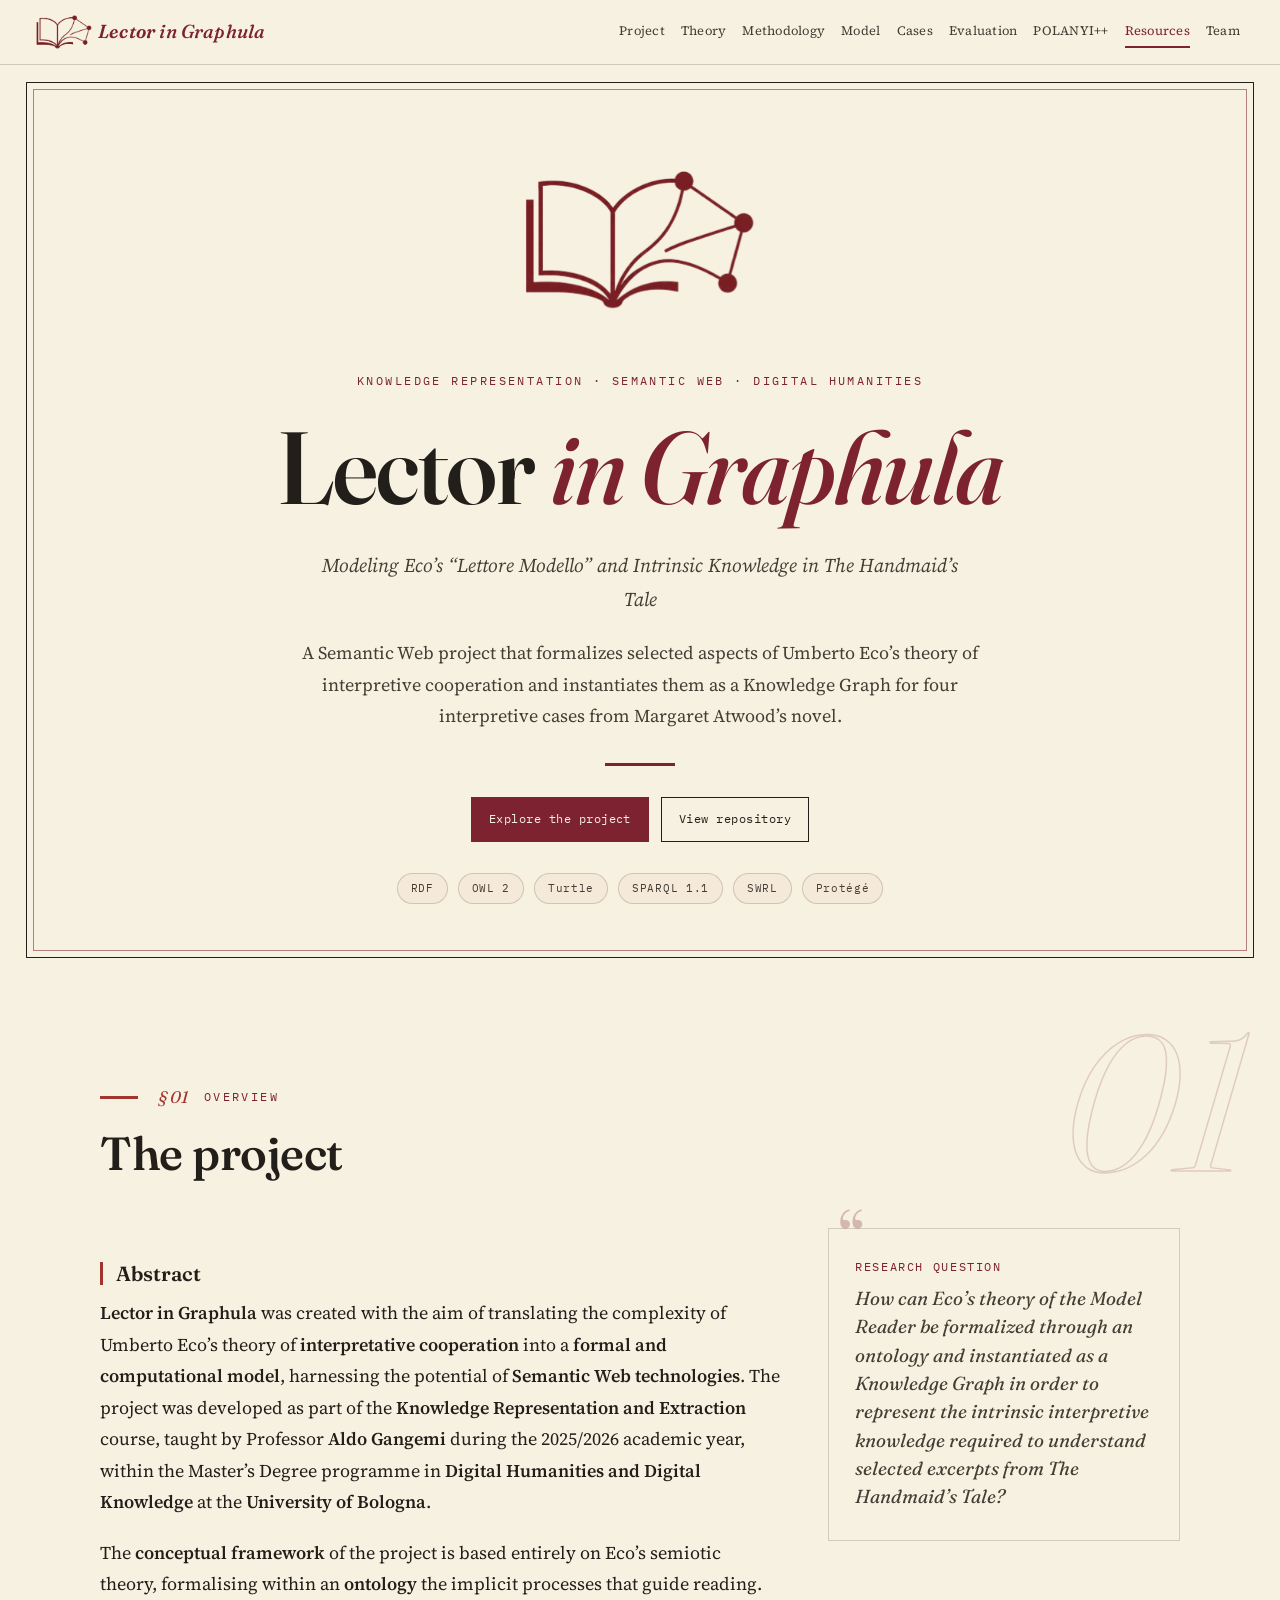
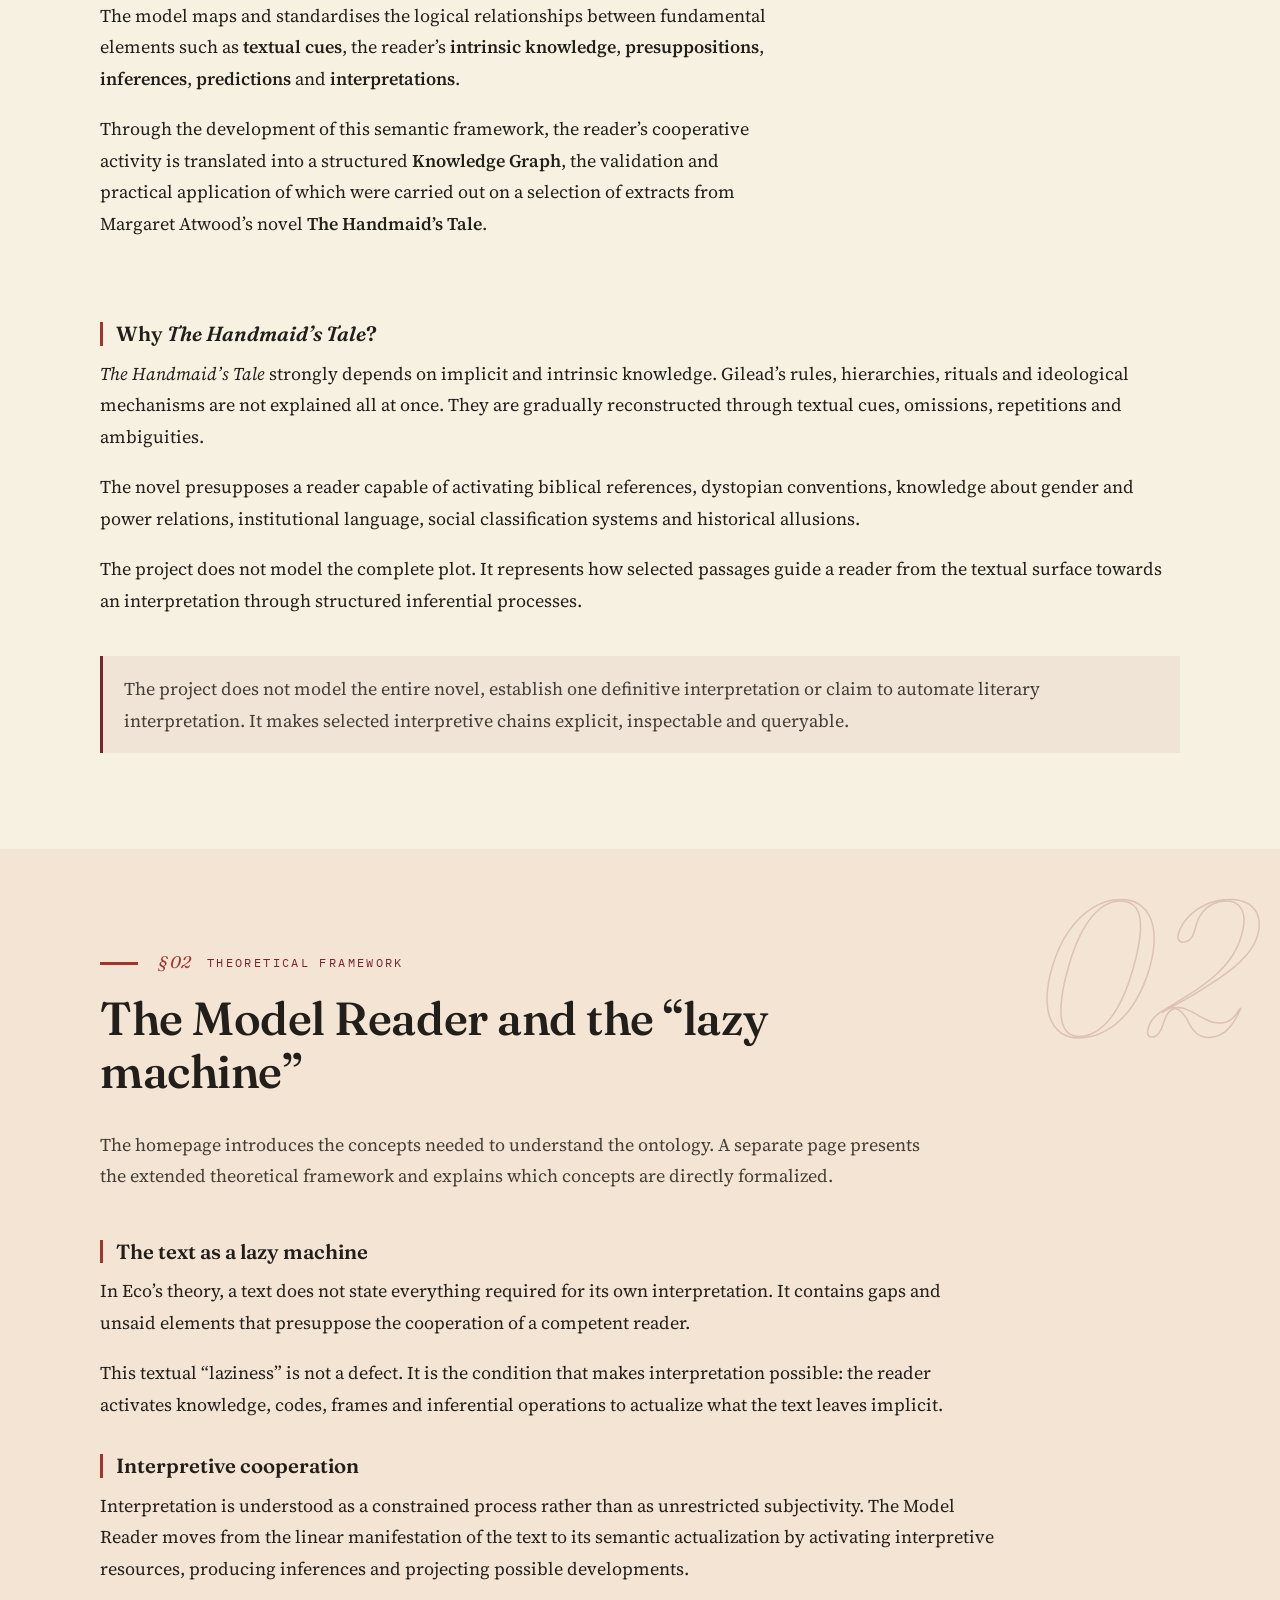
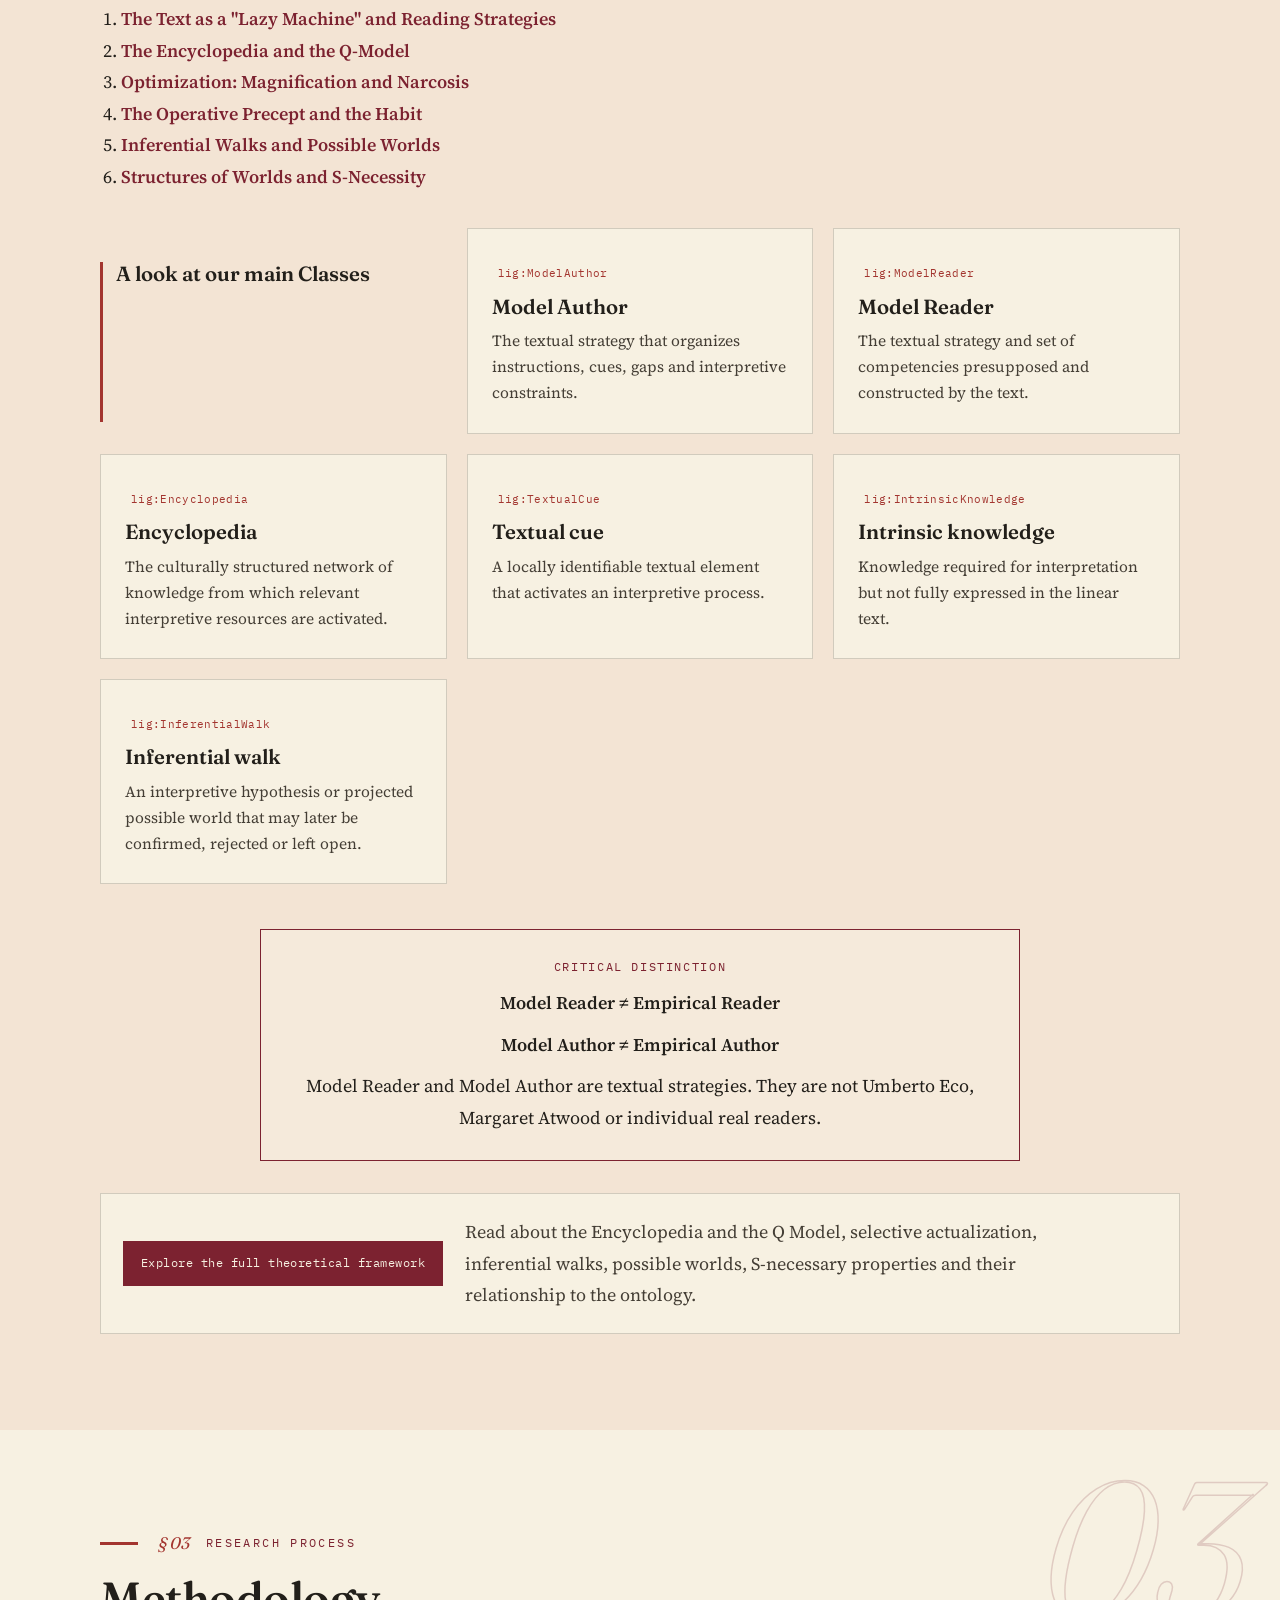
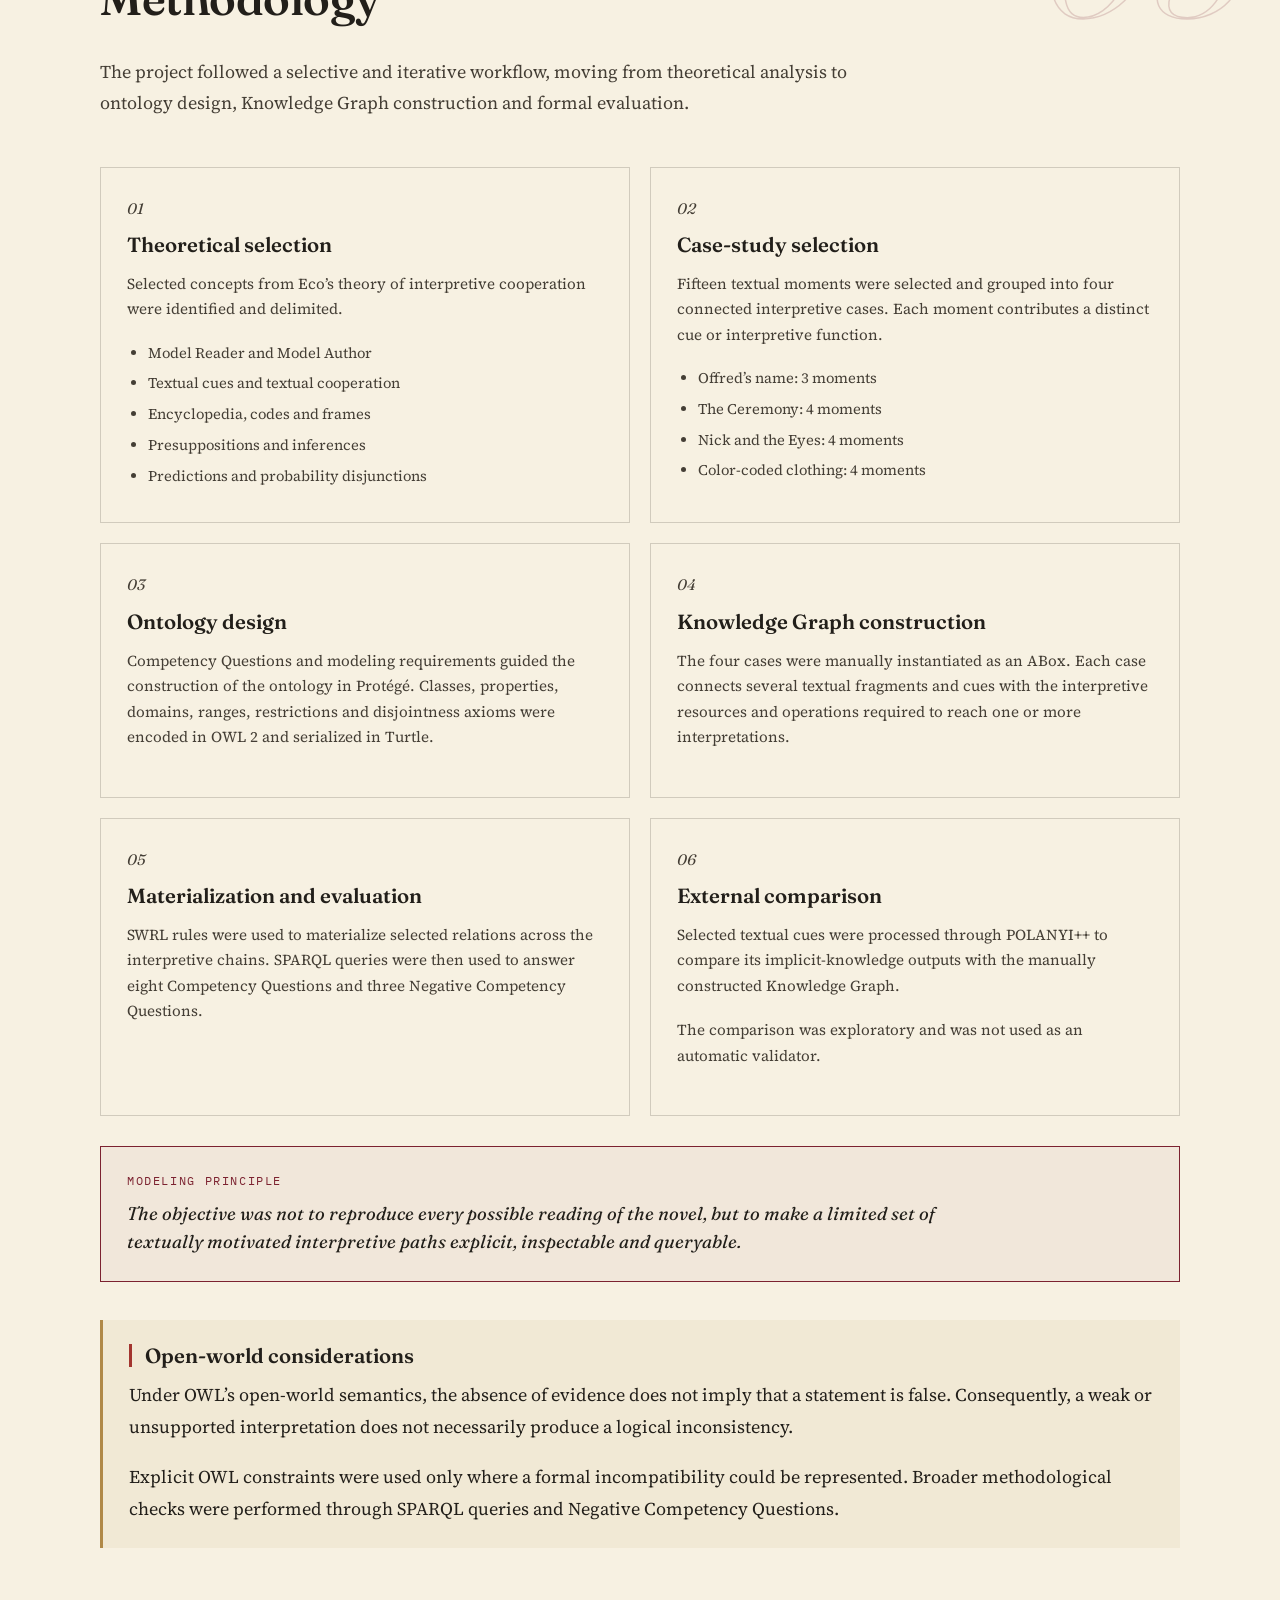
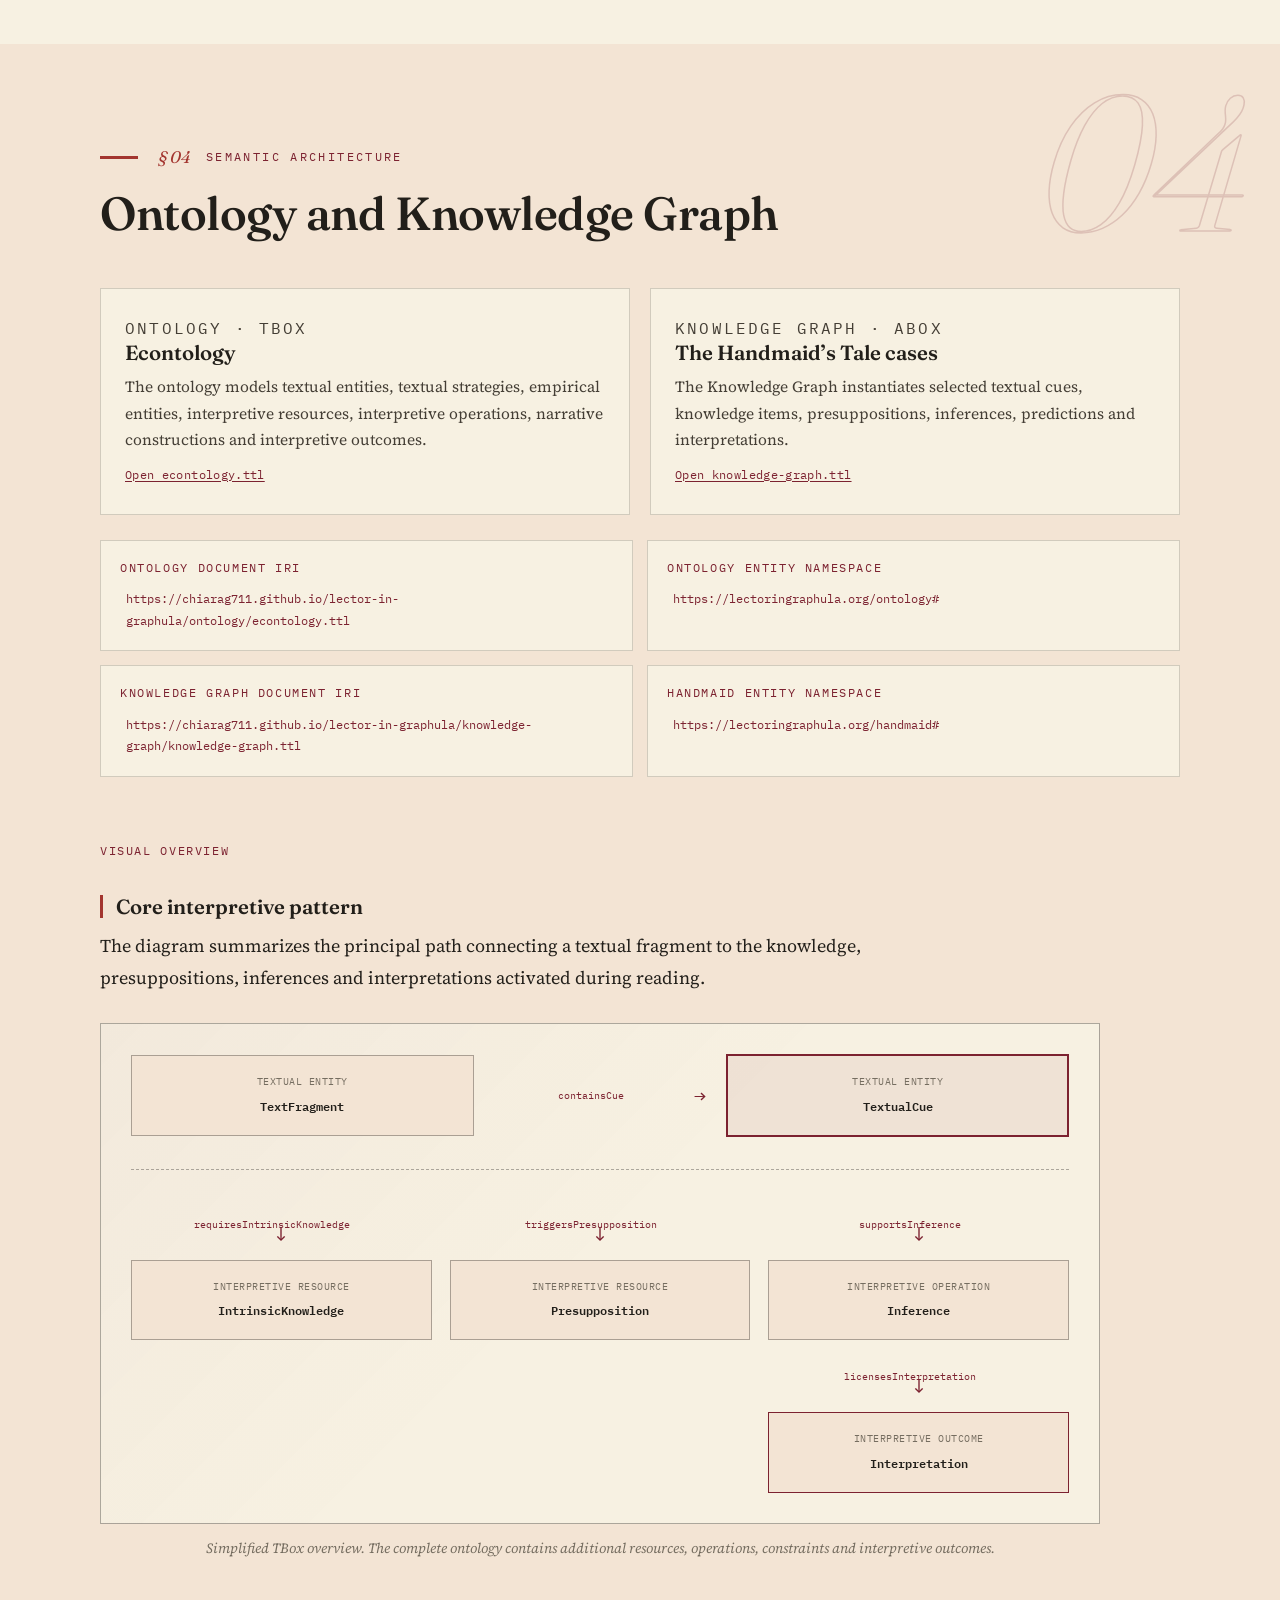
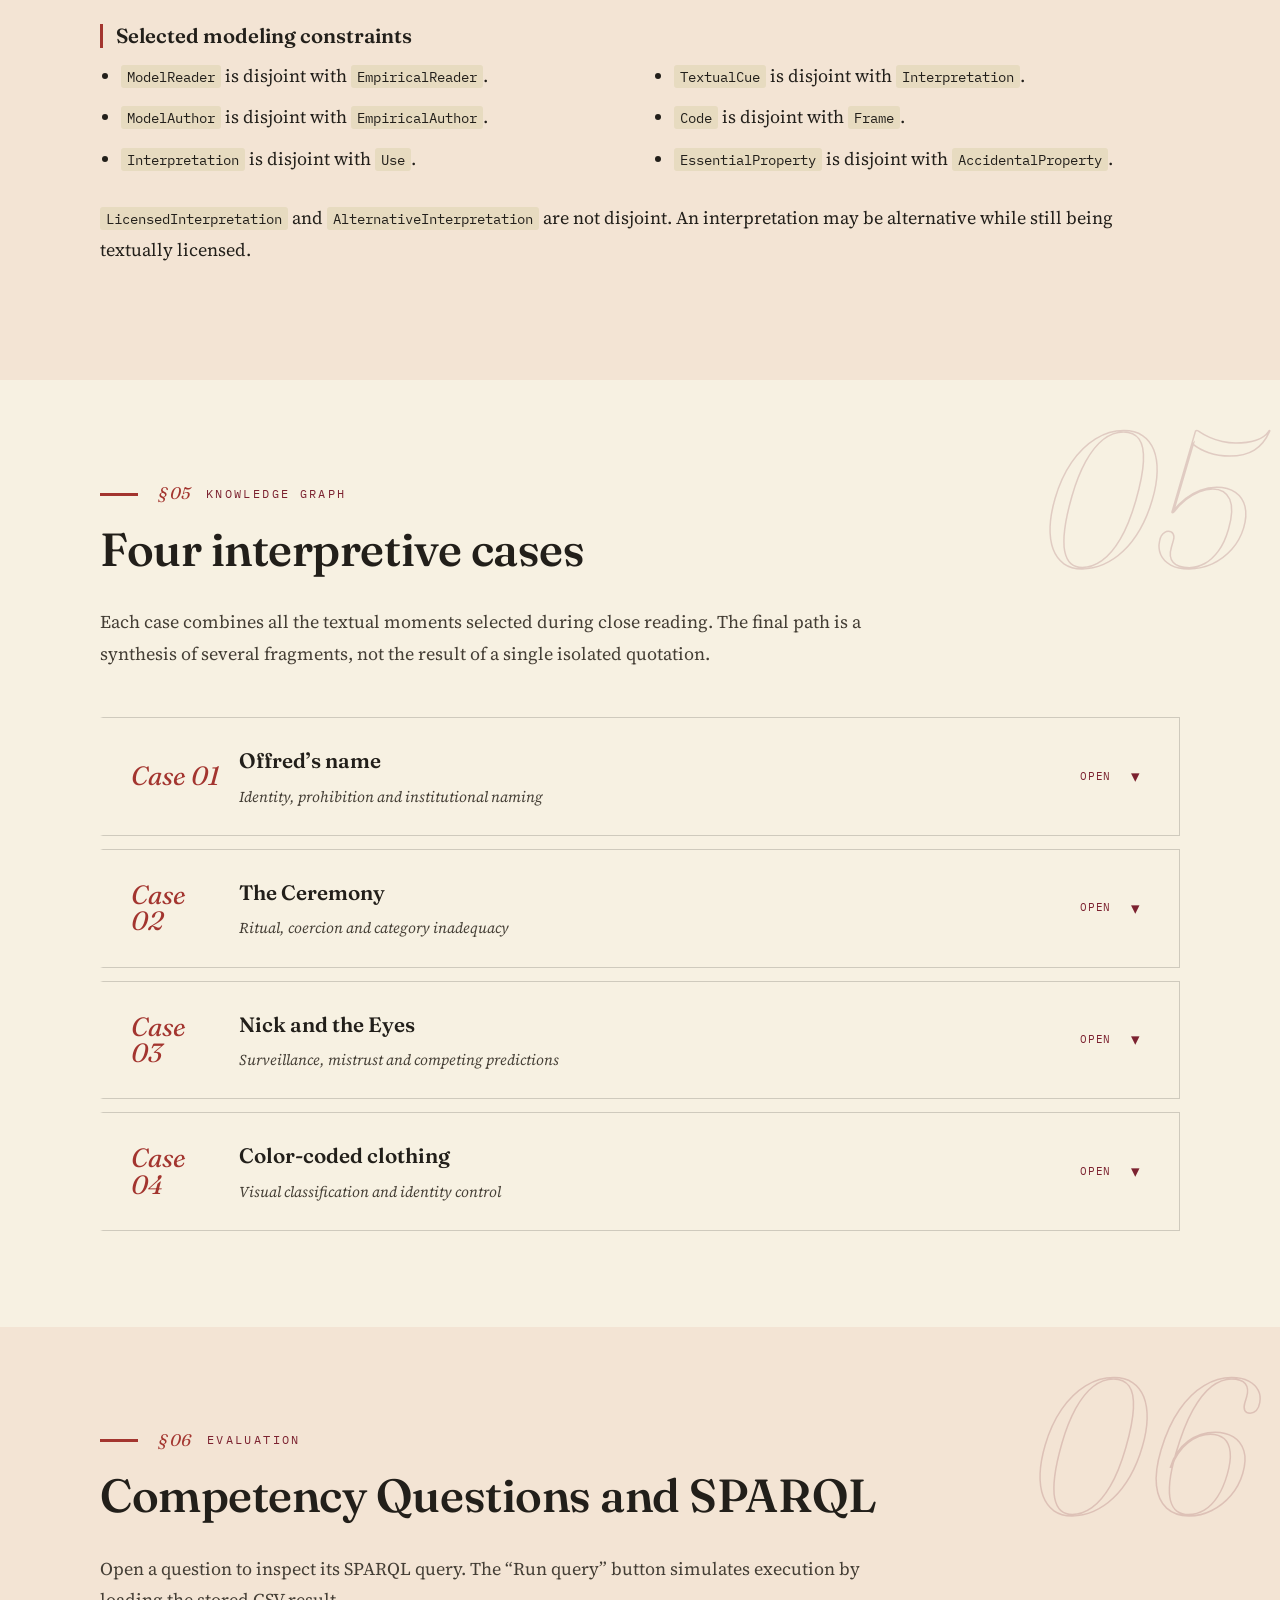
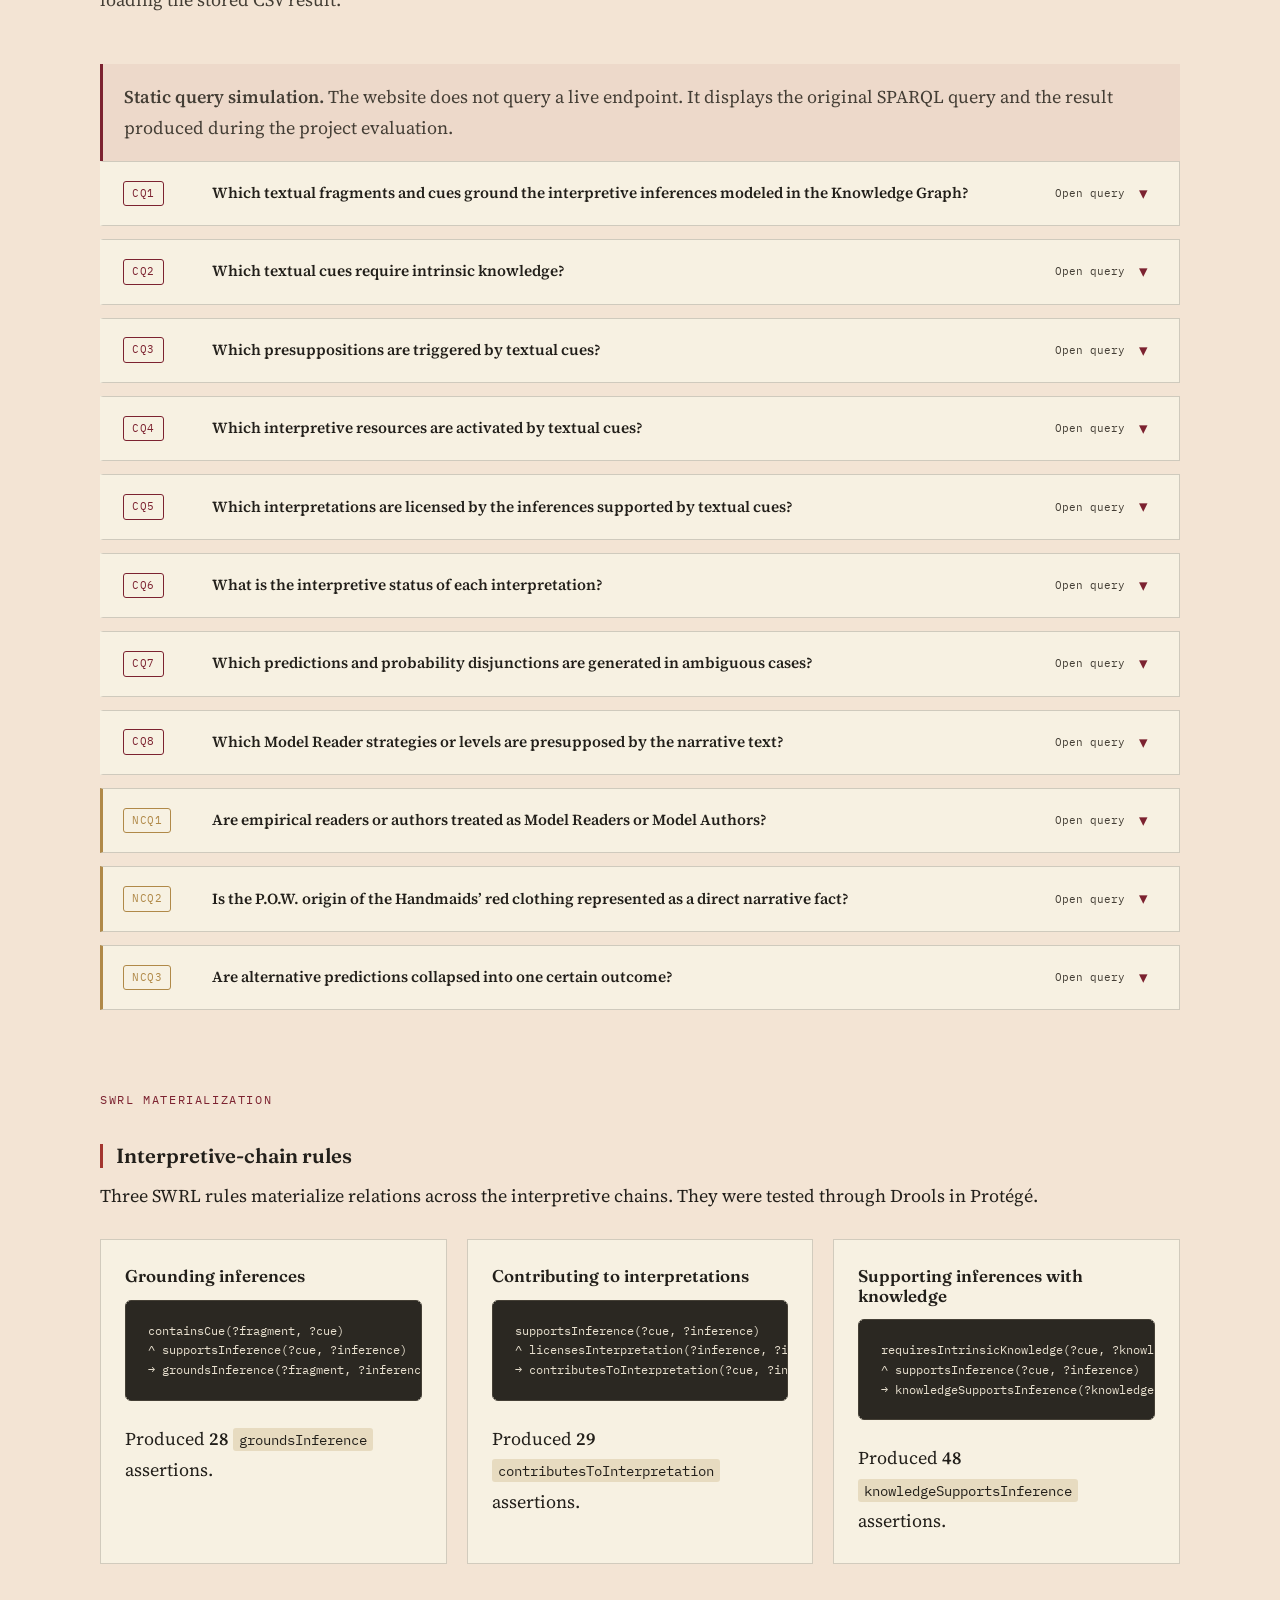
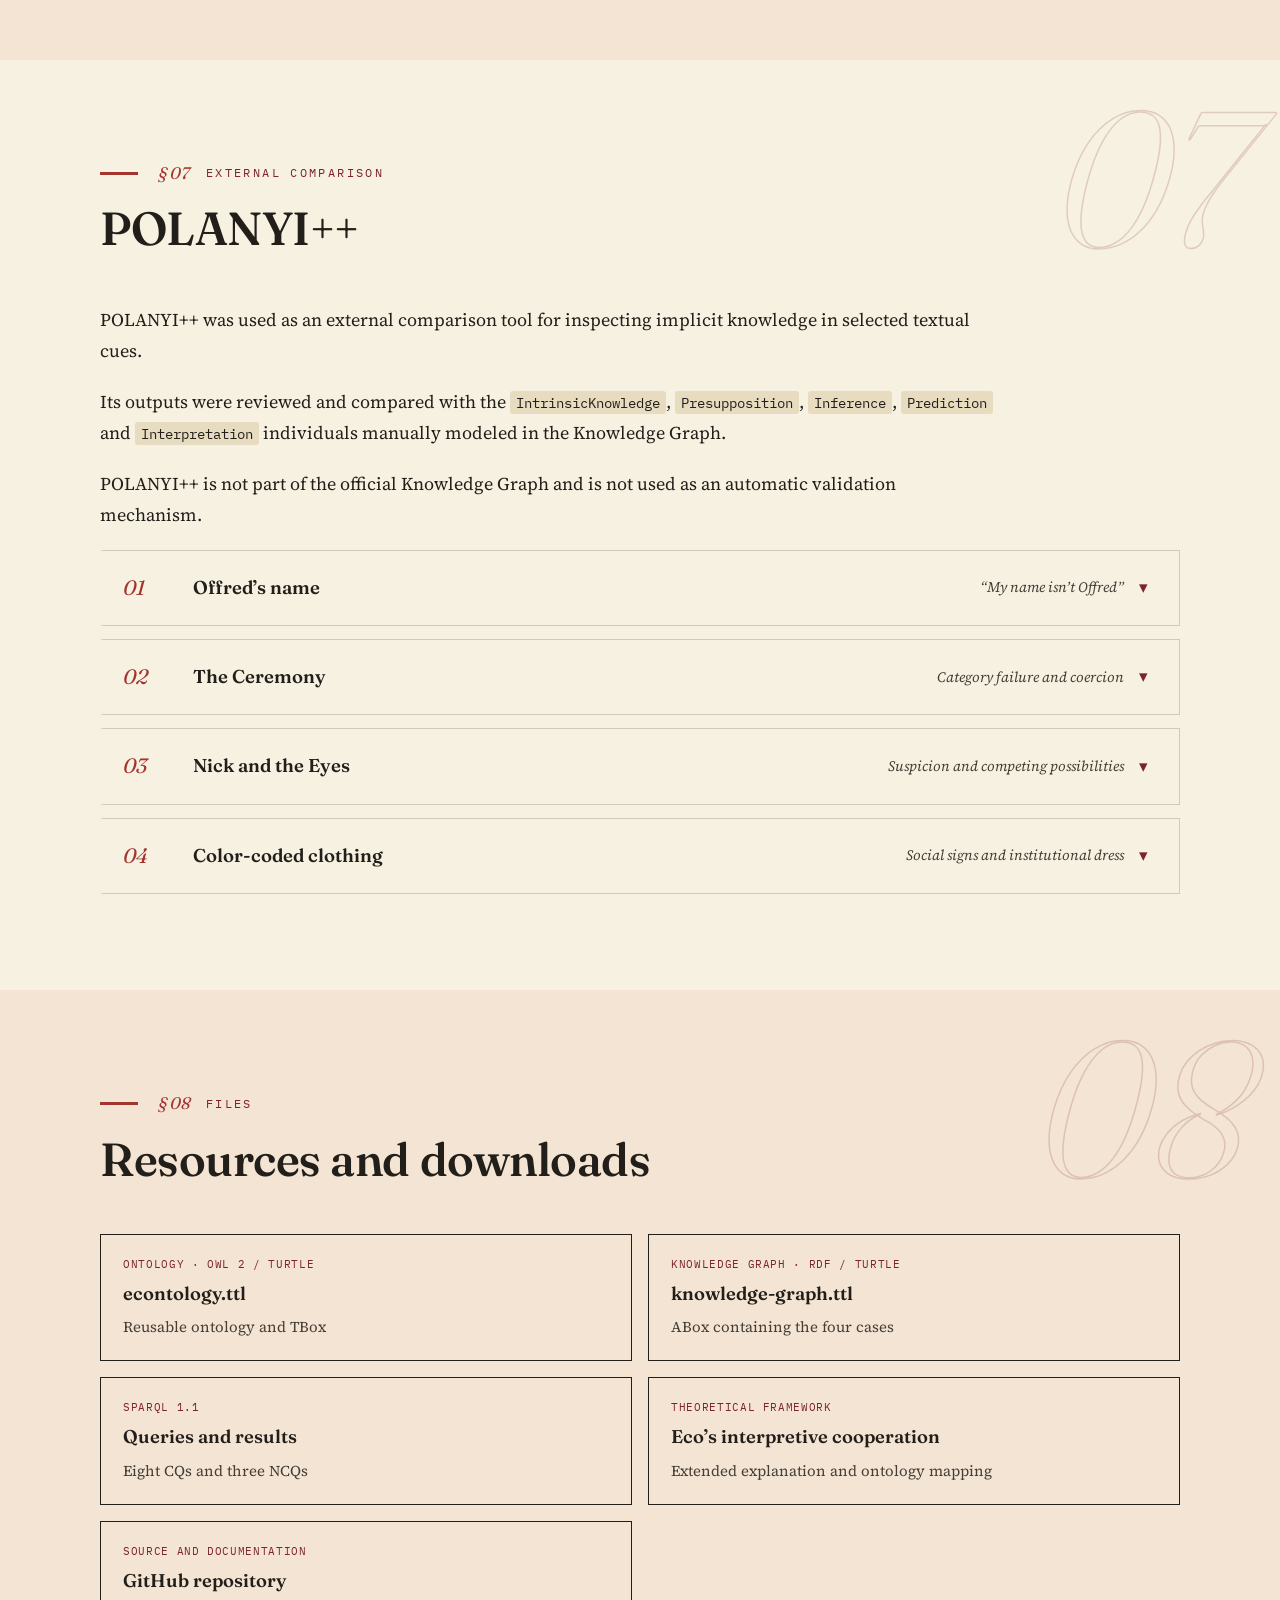
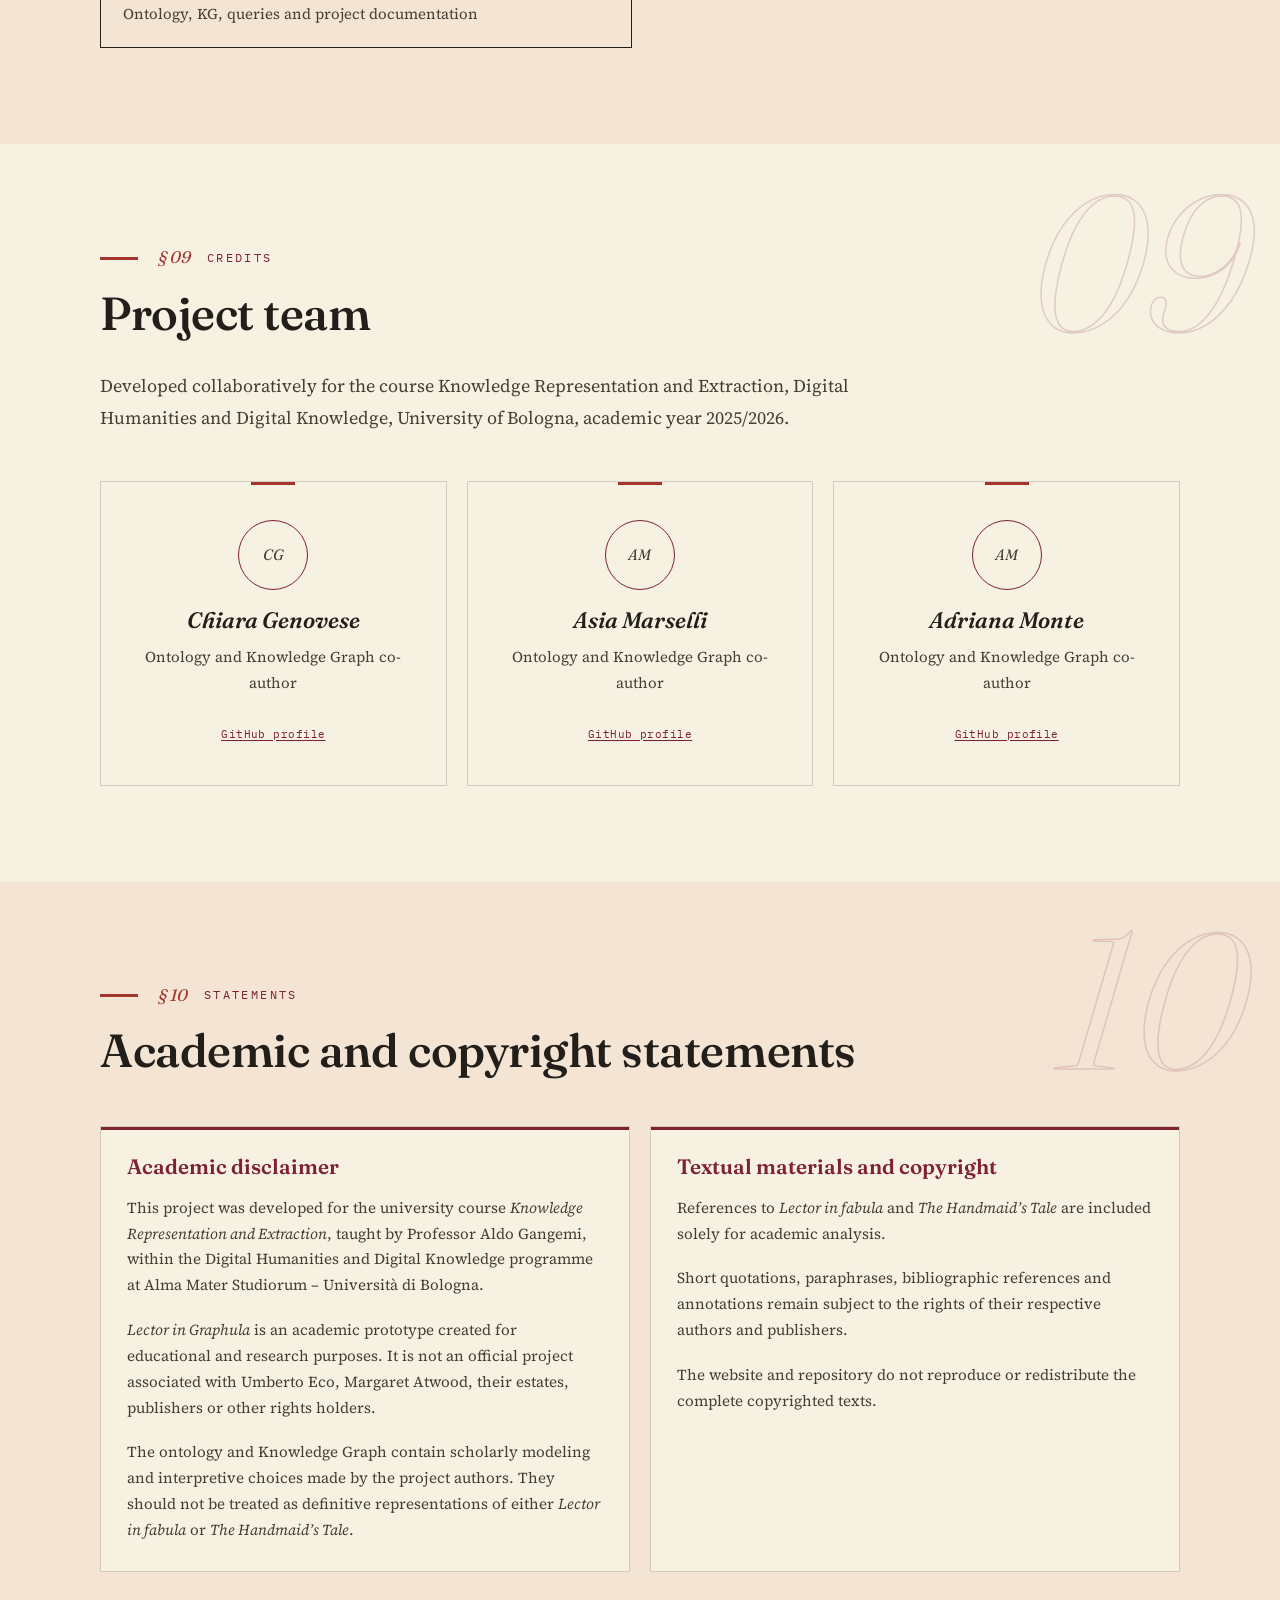
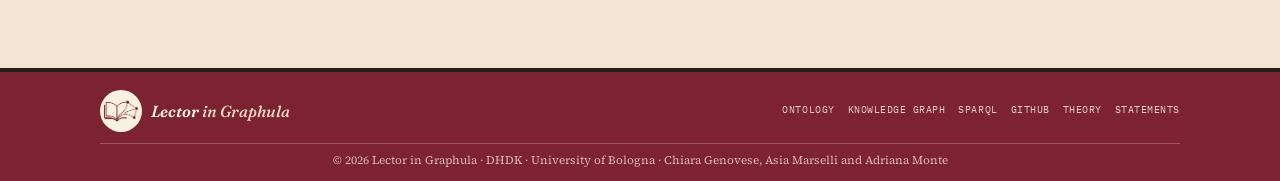
==== commit a42b5439: "Merge branch 'main' of https://github.com/Chiarag711/lector-in-graphula" ====
--- a/index.html
+++ b/index.html
@@ -256,9 +256,20 @@
             actualization by activating interpretive resources, producing
             inferences and projecting possible developments.
           </p>
+          
+          <ol>
+          <li><strong style="color: #7c2230;">The Text as a "Lazy Machine" and Reading Strategies</strong></li>
+          <li><strong style="color: #7c2230;">The Encyclopedia and the Q-Model</strong></li>
+          <li><strong style="color: #7c2230;">Optimization: Magnification and Narcosis</strong></li>
+          <li><strong style="color: #7c2230;">The Operative Precept and the Habit</strong></li>
+          <li><strong style="color: #7c2230;">Inferential Walks and Possible Worlds</strong></li>
+          <li><strong style="color: #7c2230;">Structures of Worlds and S-Necessity</strong></li>
+          </ol>
+
         </div>
 
         <div class="concept-grid">
+          <h3>A look at our main Classes</h3>
 
           <article class="concept-card">
             <code>lig:ModelAuthor</code>
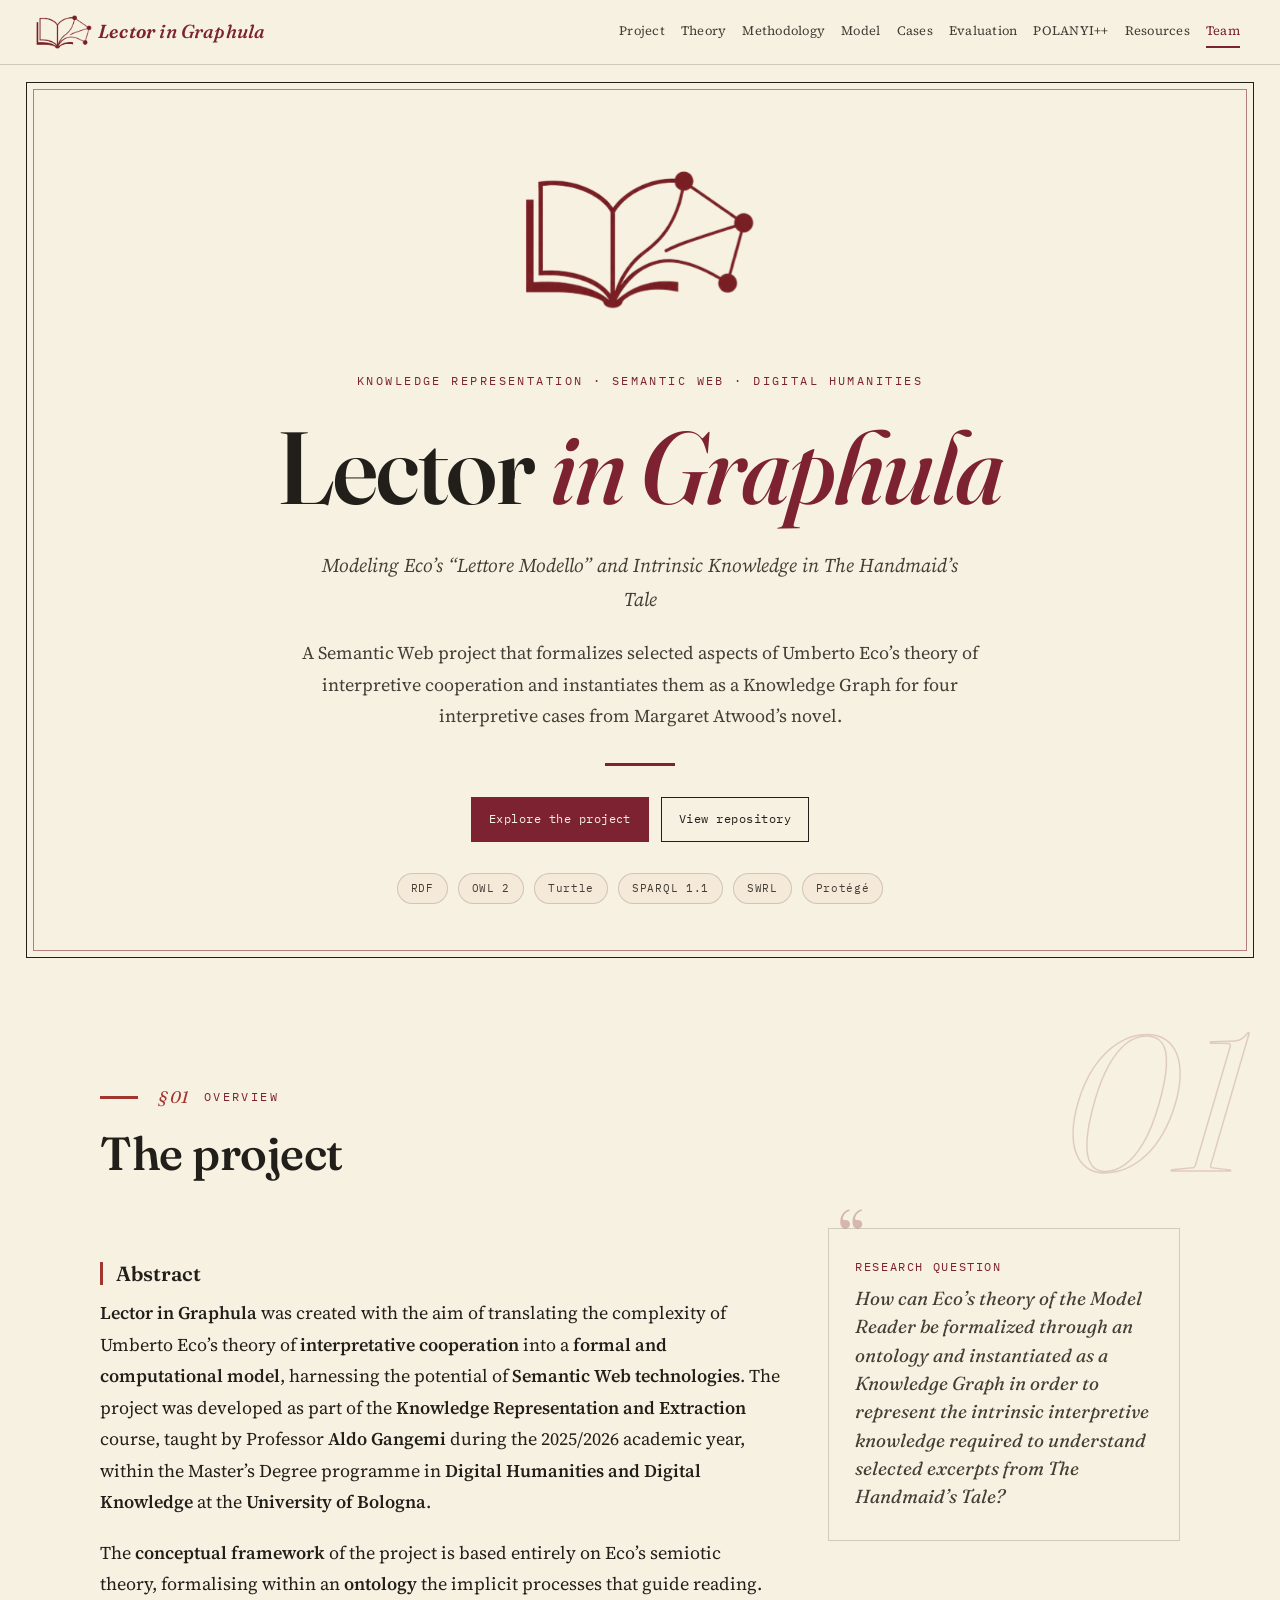
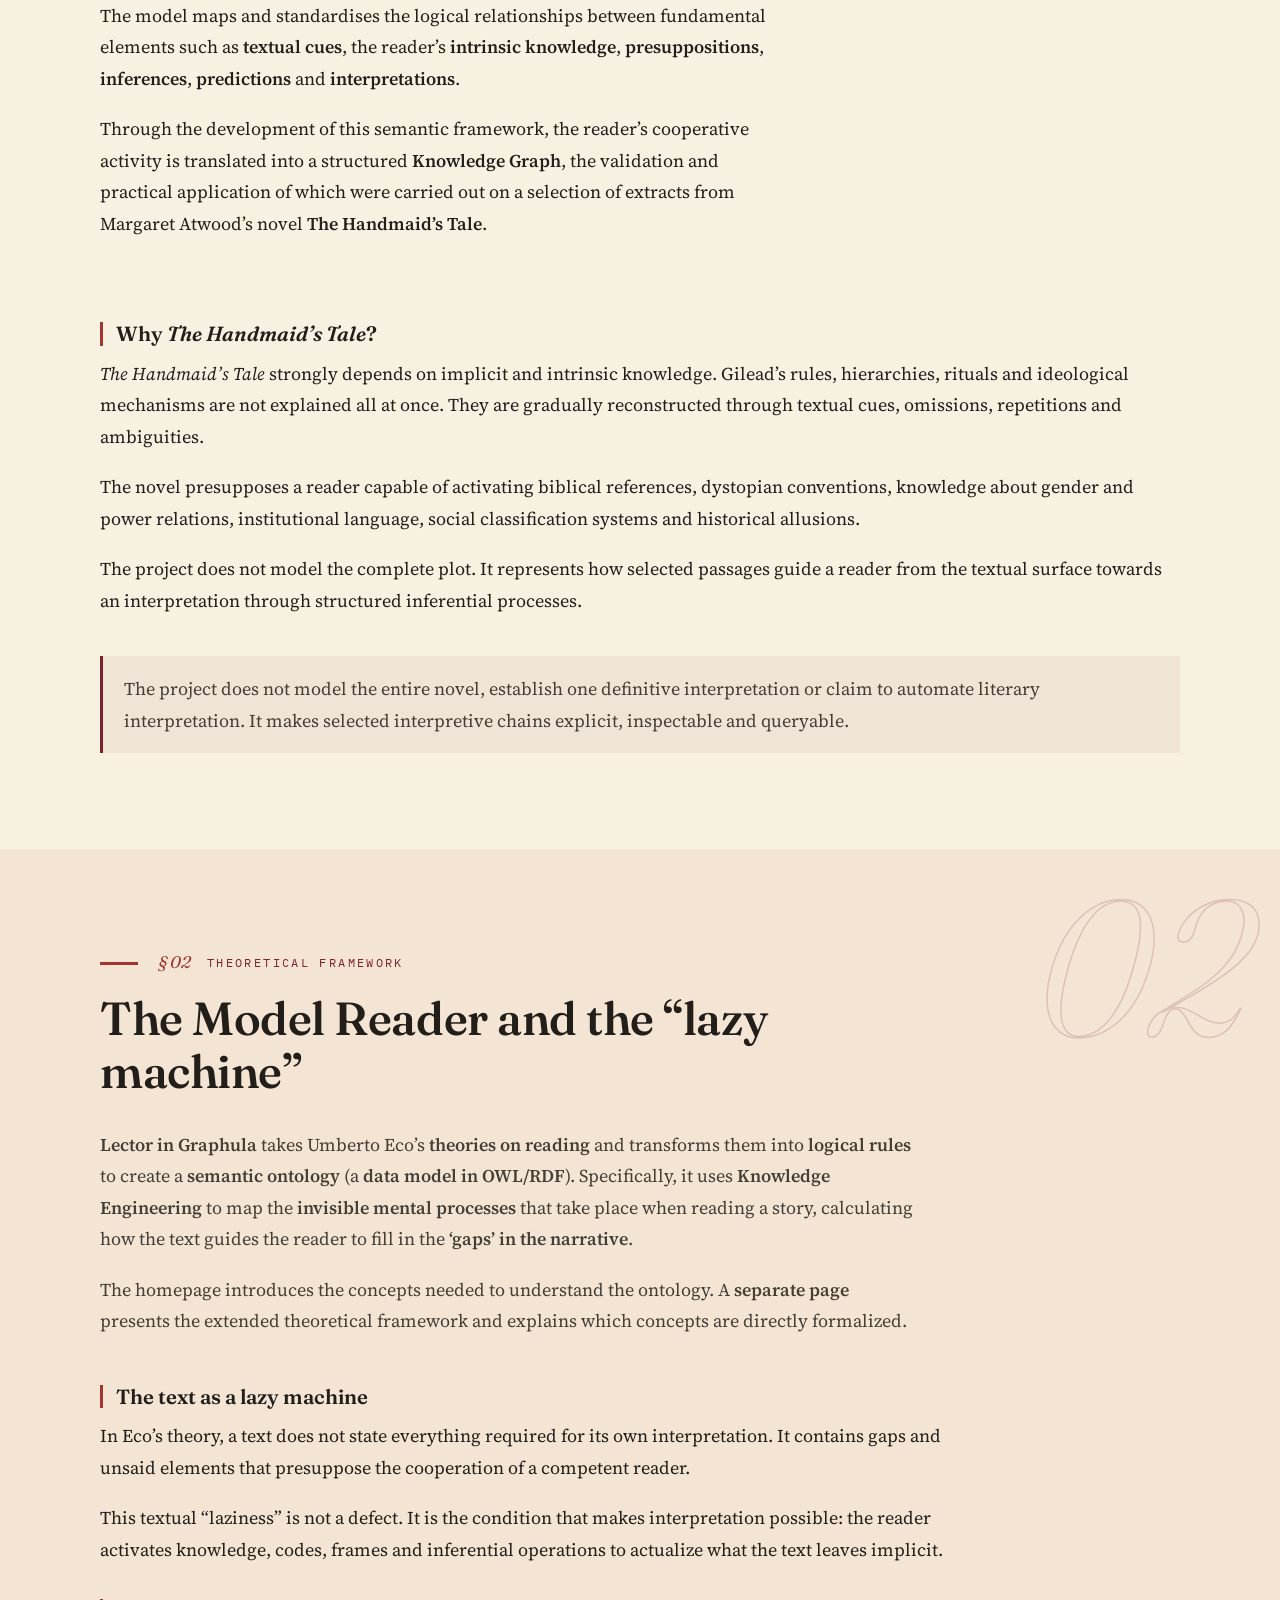
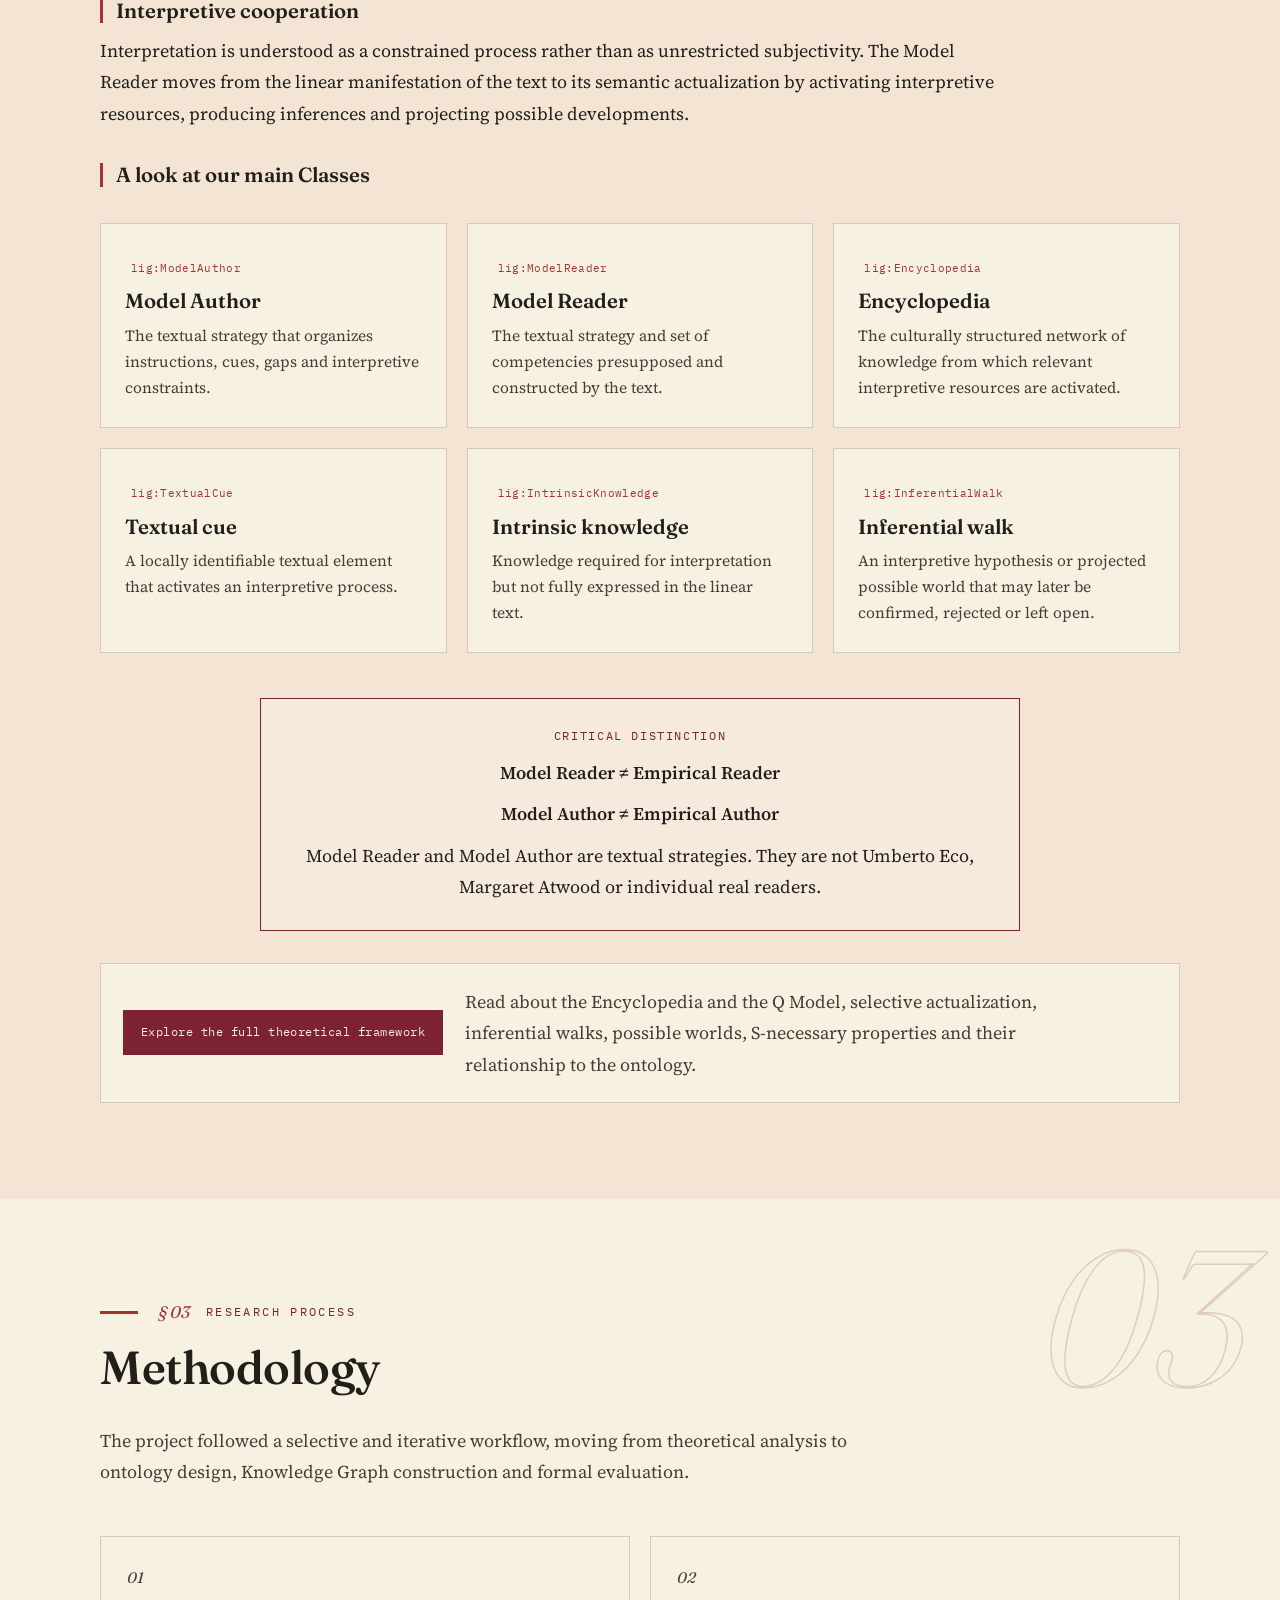
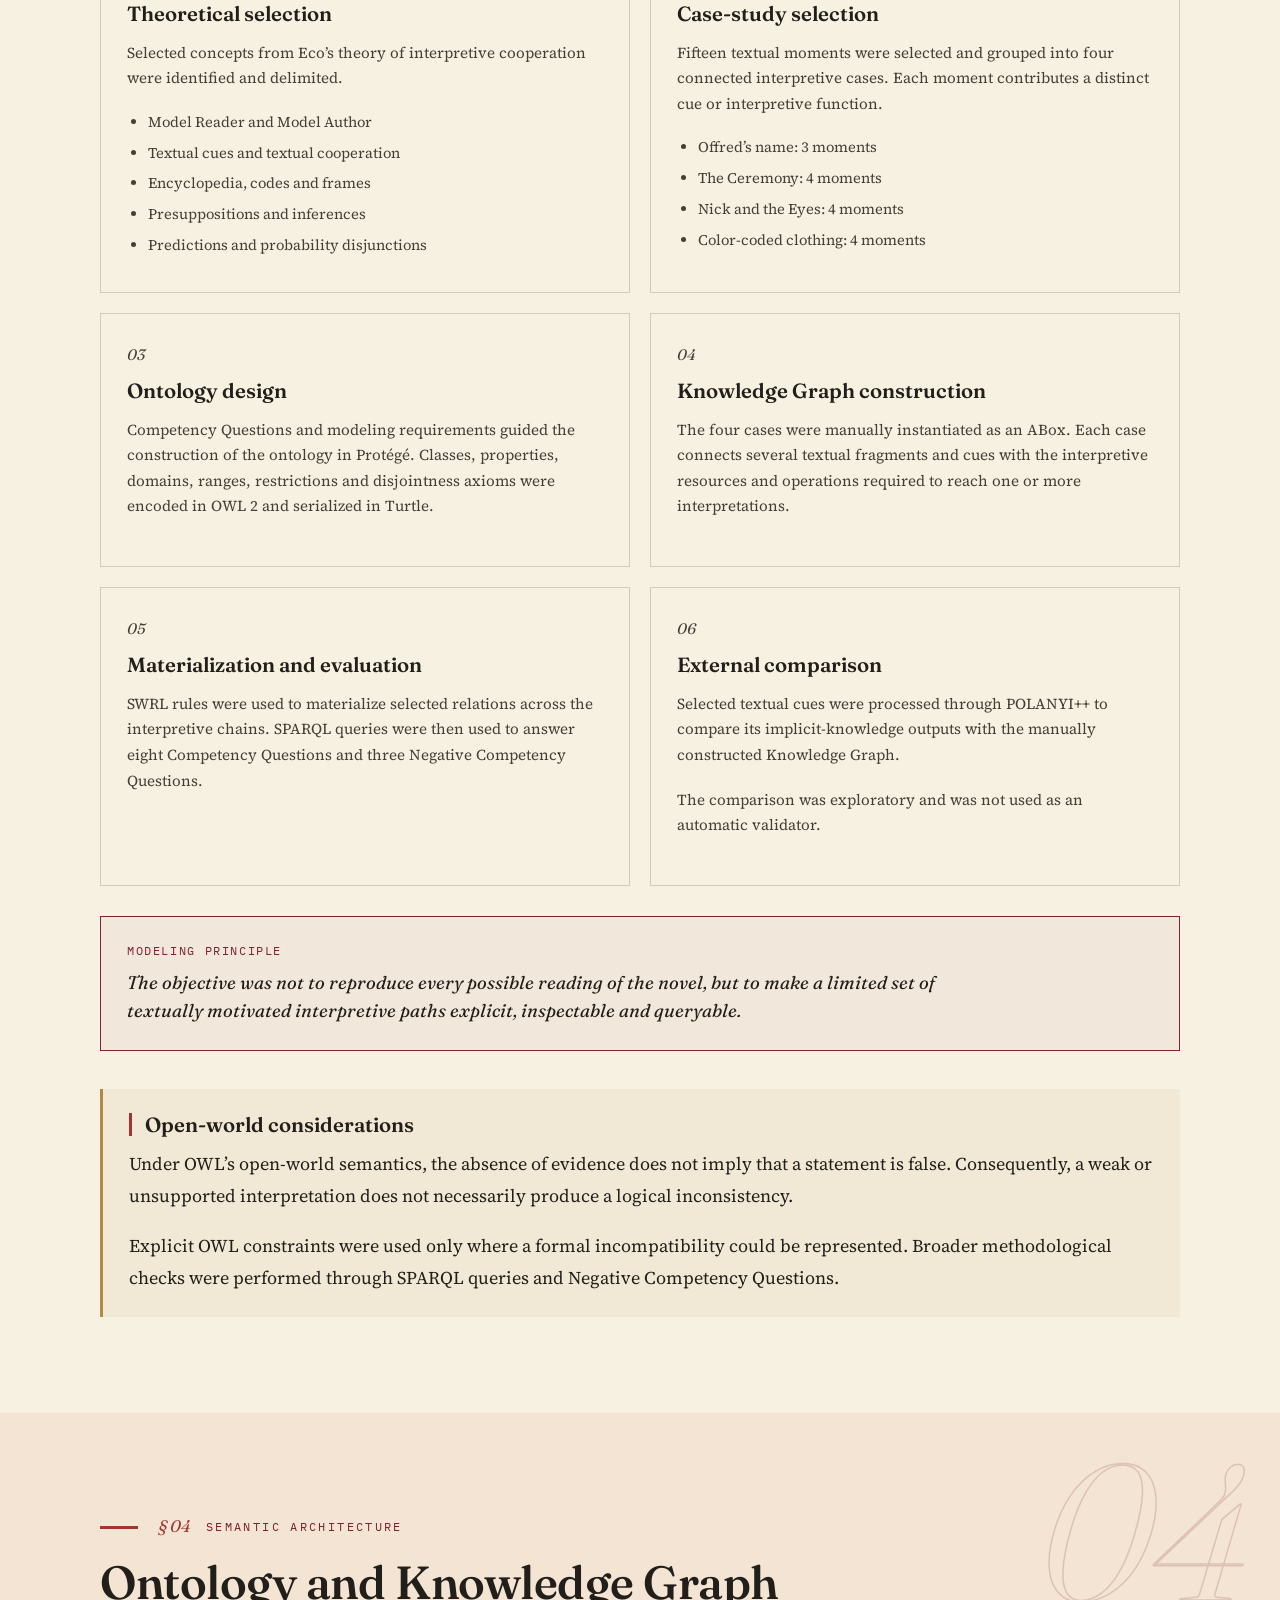
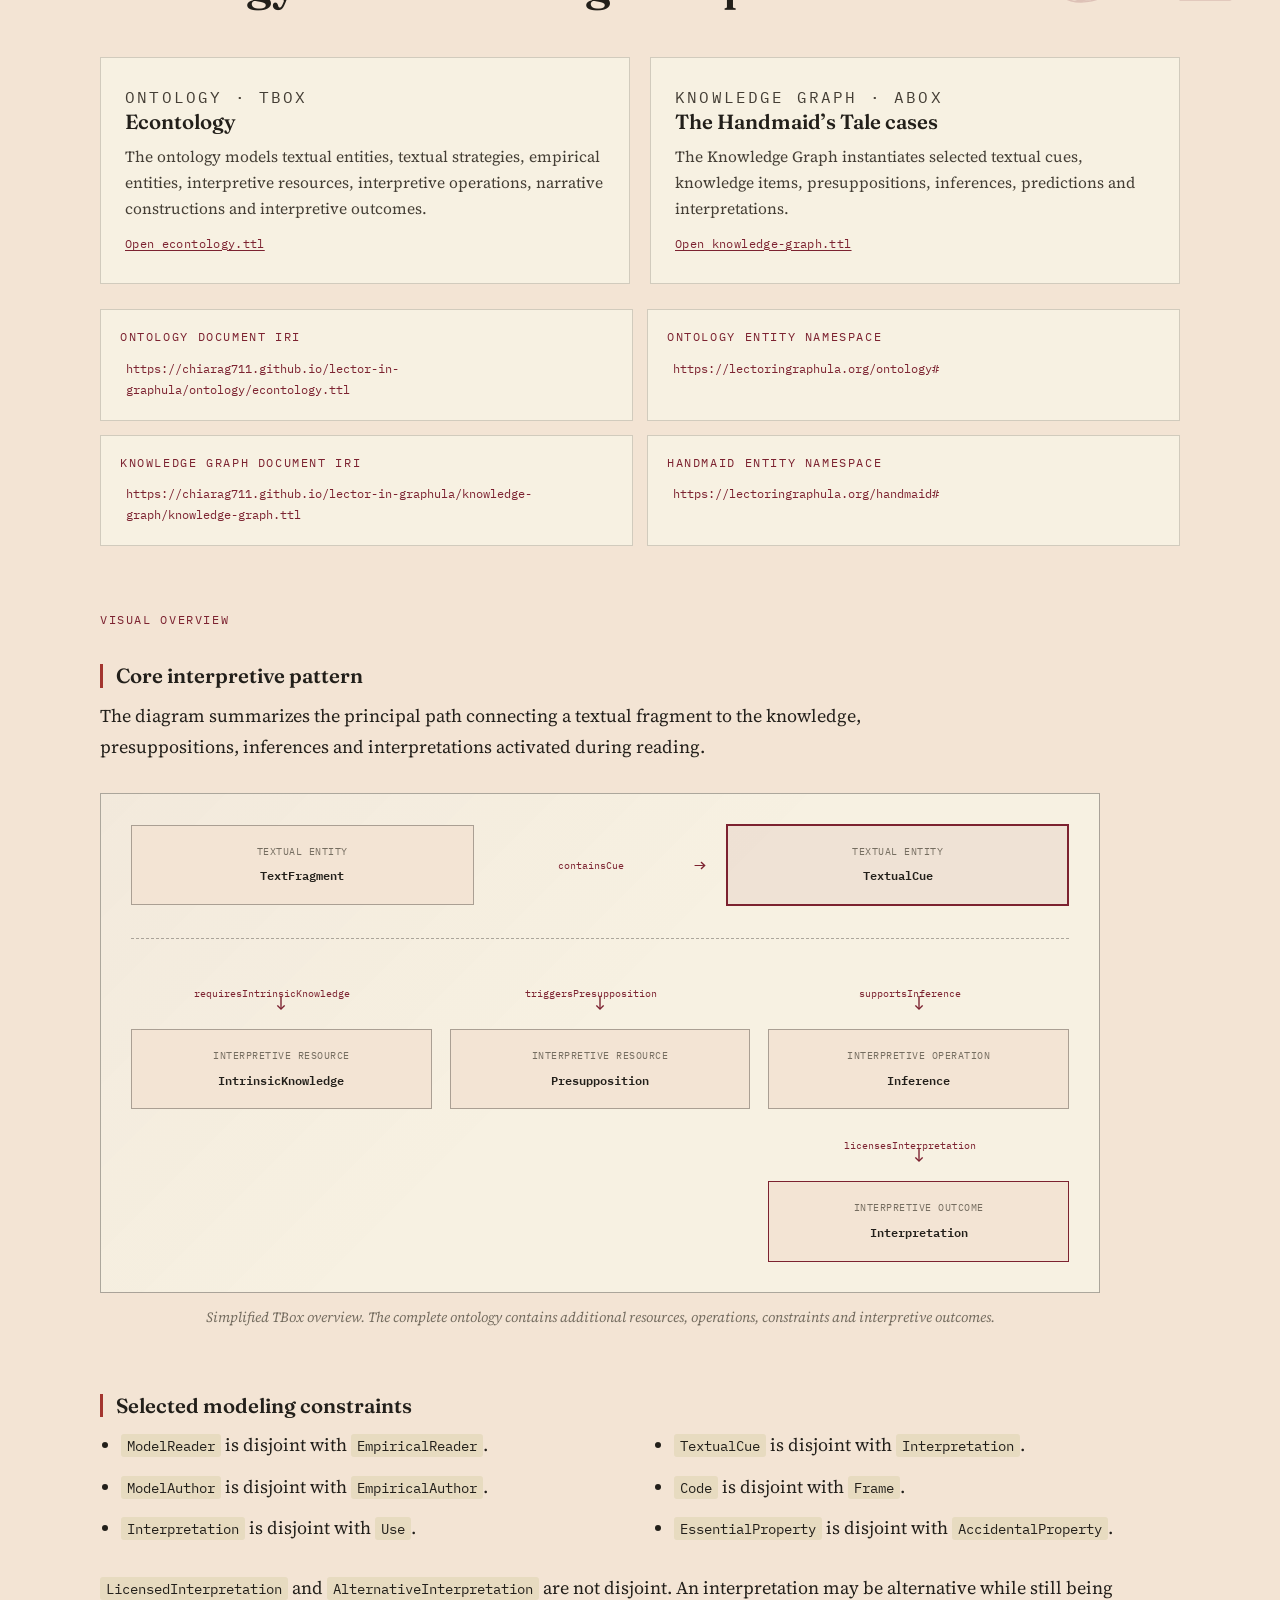
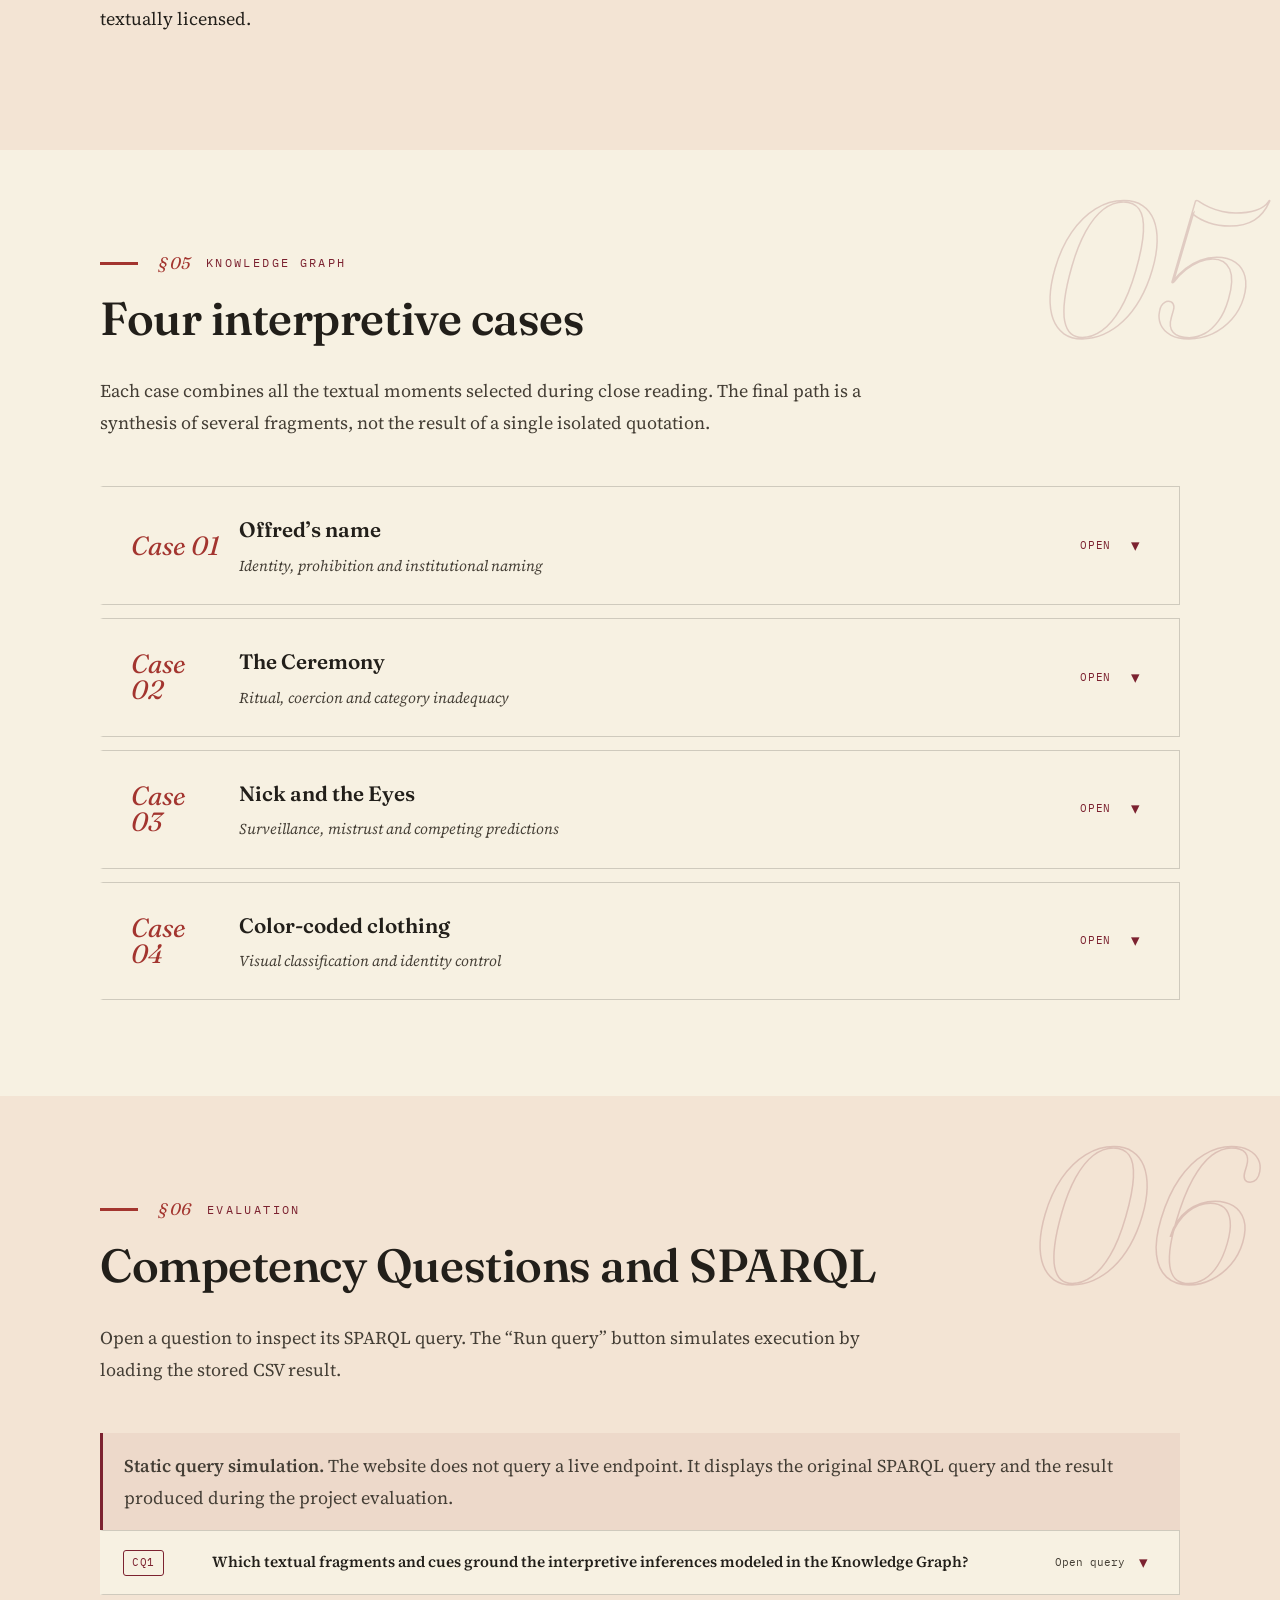
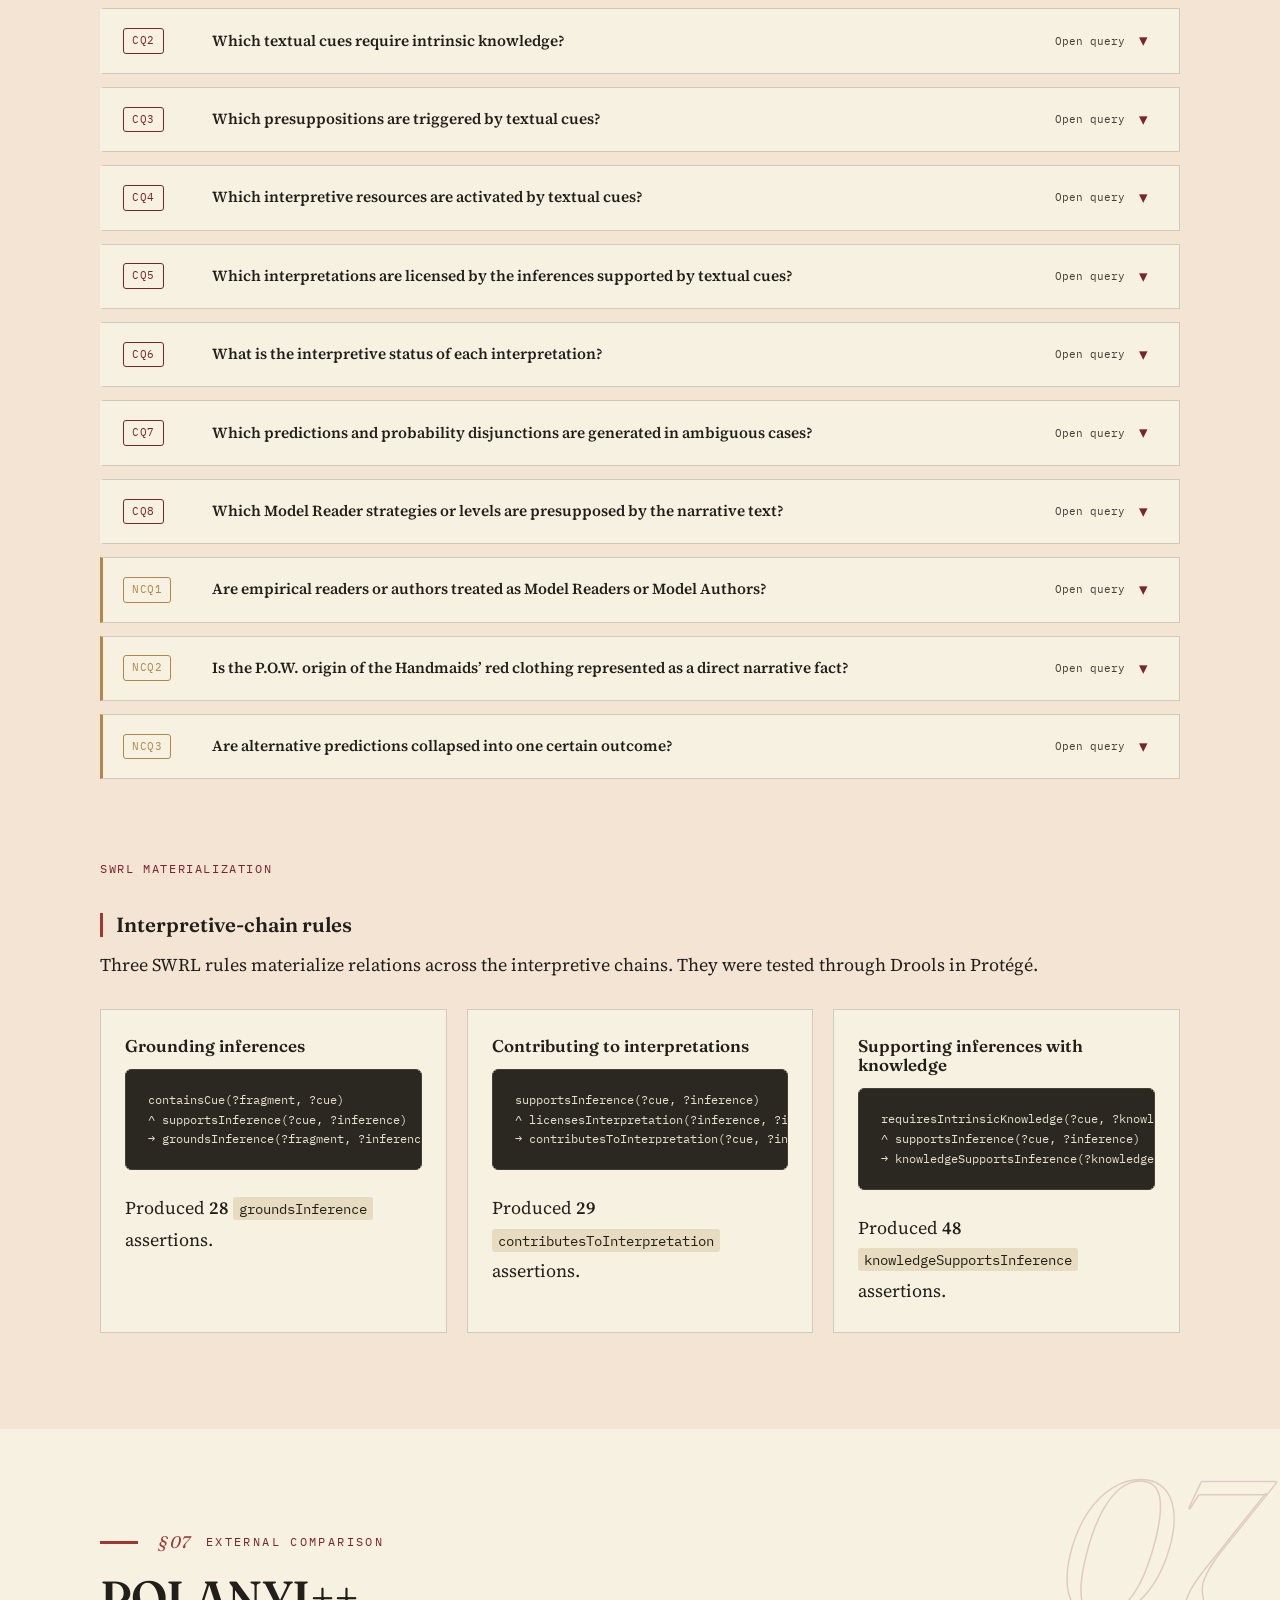
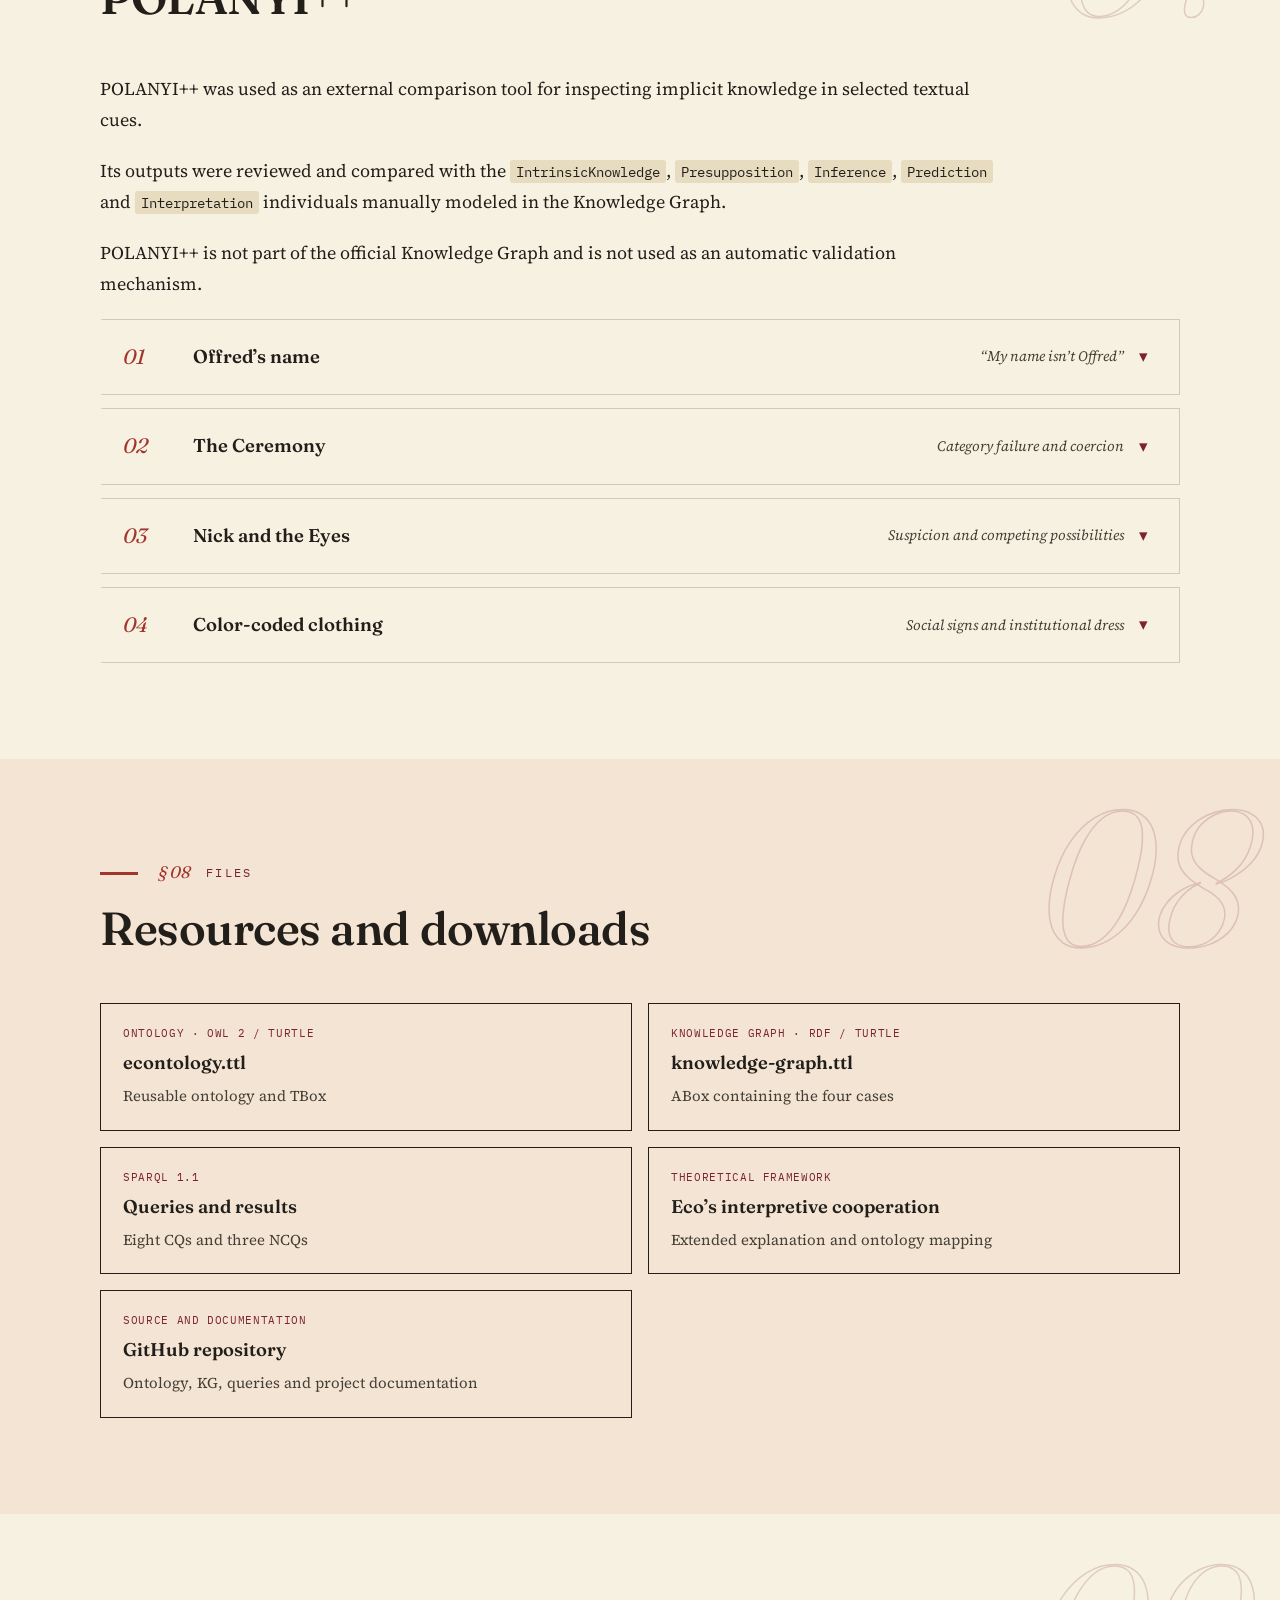
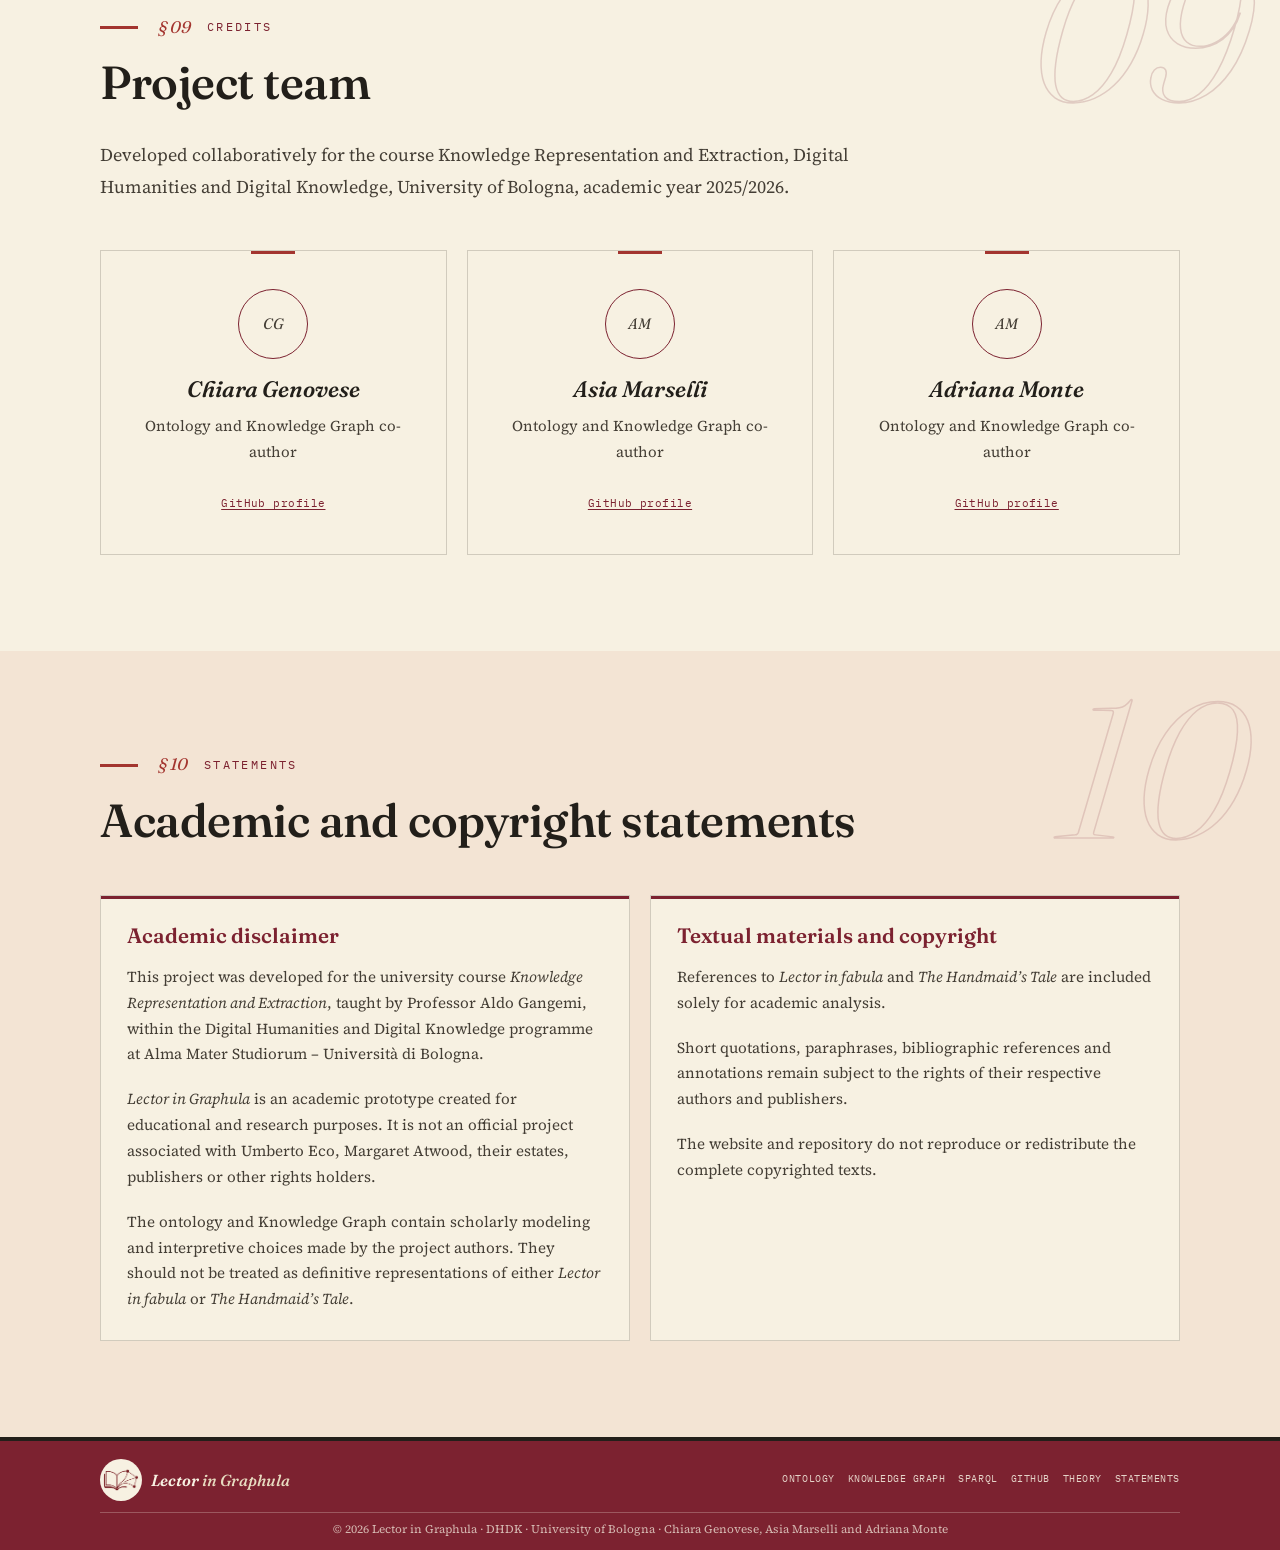
==== commit d7728f8f: "Update index.html" ====
--- a/index.html
+++ b/index.html
@@ -225,8 +225,14 @@
           <p class="section-label">Theoretical framework</p>
           <h2>The Model Reader and the “lazy machine”</h2>
           <p class="section-introduction">
+            <strong>Lector in Graphula</strong> takes Umberto Eco’s <strong>theories on reading</strong> and transforms them into
+            <strong>logical rules</strong> to create a <strong>semantic ontology</strong> (a <strong>data model in OWL/RDF</strong>). 
+            Specifically, it uses <strong>Knowledge Engineering</strong> to map the <strong>invisible mental processes</strong> that take place when reading a story, 
+            calculating how the text guides the reader to fill in the <strong>‘gaps’ in the narrative</strong>.
+          </p>
+          <p class="section-introduction">
             The homepage introduces the concepts needed to understand the
-            ontology. A separate page presents the extended theoretical
+            ontology. A <strong>separate page</strong> presents the extended theoretical
             framework and explains which concepts are directly formalized.
           </p>
         </header>
@@ -256,21 +262,11 @@
             actualization by activating interpretive resources, producing
             inferences and projecting possible developments.
           </p>
+        </div>
+
+        <h3>A look at our main Classes</h3>
+        <div class="concept-grid">
           
-          <ol>
-          <li><strong style="color: #7c2230;">The Text as a "Lazy Machine" and Reading Strategies</strong></li>
-          <li><strong style="color: #7c2230;">The Encyclopedia and the Q-Model</strong></li>
-          <li><strong style="color: #7c2230;">Optimization: Magnification and Narcosis</strong></li>
-          <li><strong style="color: #7c2230;">The Operative Precept and the Habit</strong></li>
-          <li><strong style="color: #7c2230;">Inferential Walks and Possible Worlds</strong></li>
-          <li><strong style="color: #7c2230;">Structures of Worlds and S-Necessity</strong></li>
-          </ol>
-
-        </div>
-
-        <div class="concept-grid">
-          <h3>A look at our main Classes</h3>
-
           <article class="concept-card">
             <code>lig:ModelAuthor</code>
             <h3>Model Author</h3>
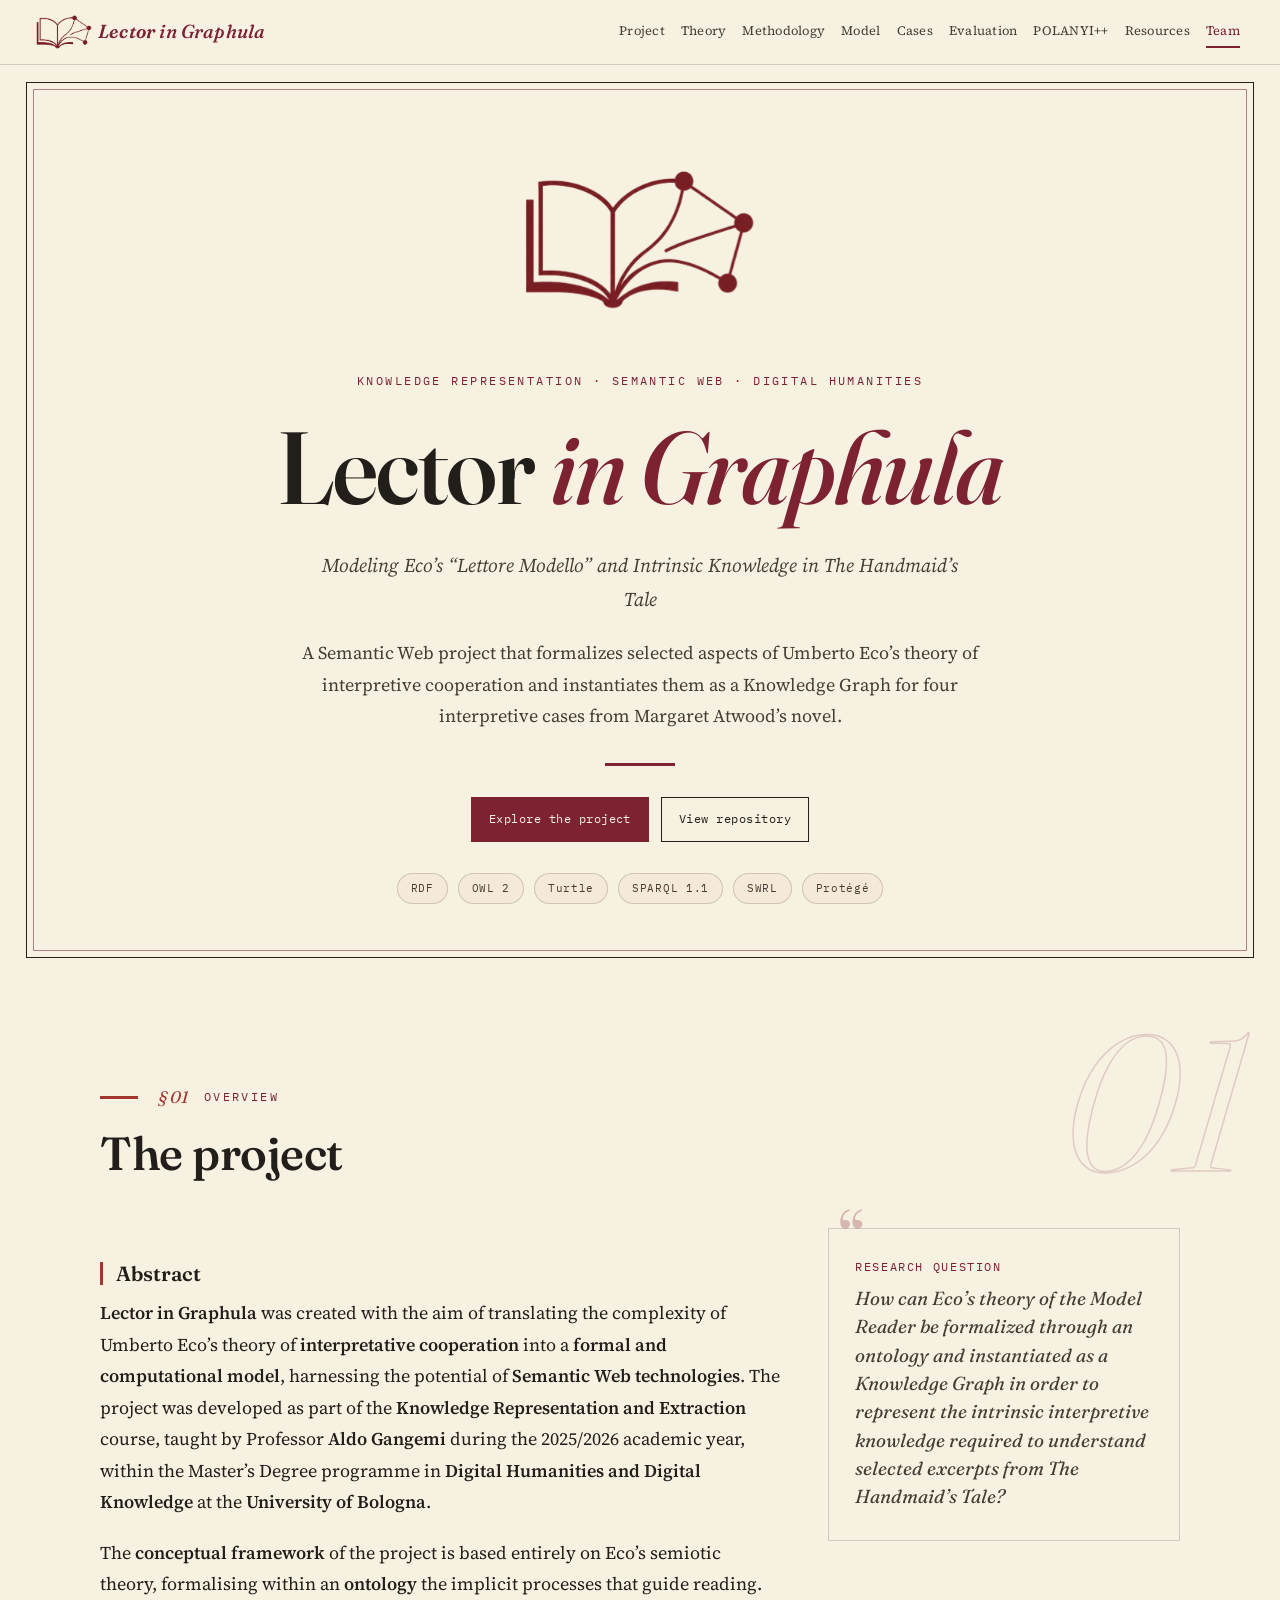
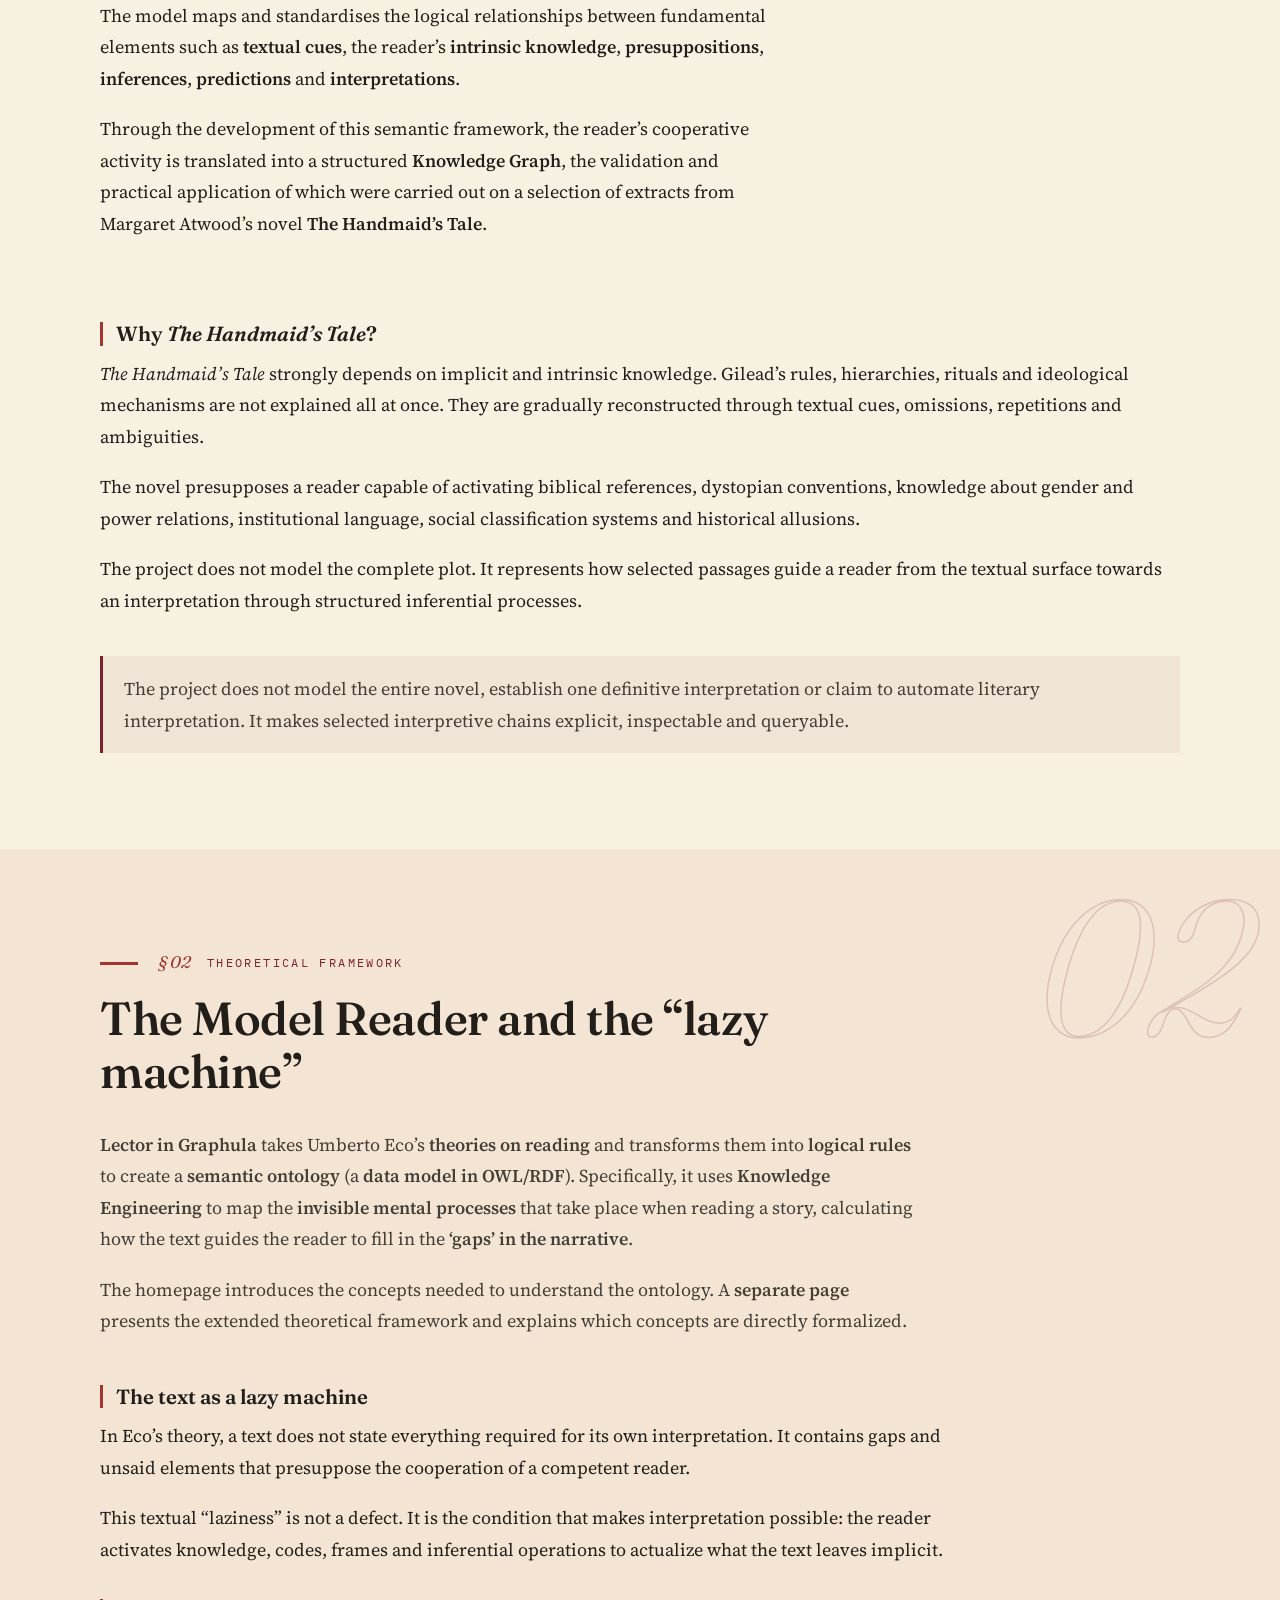
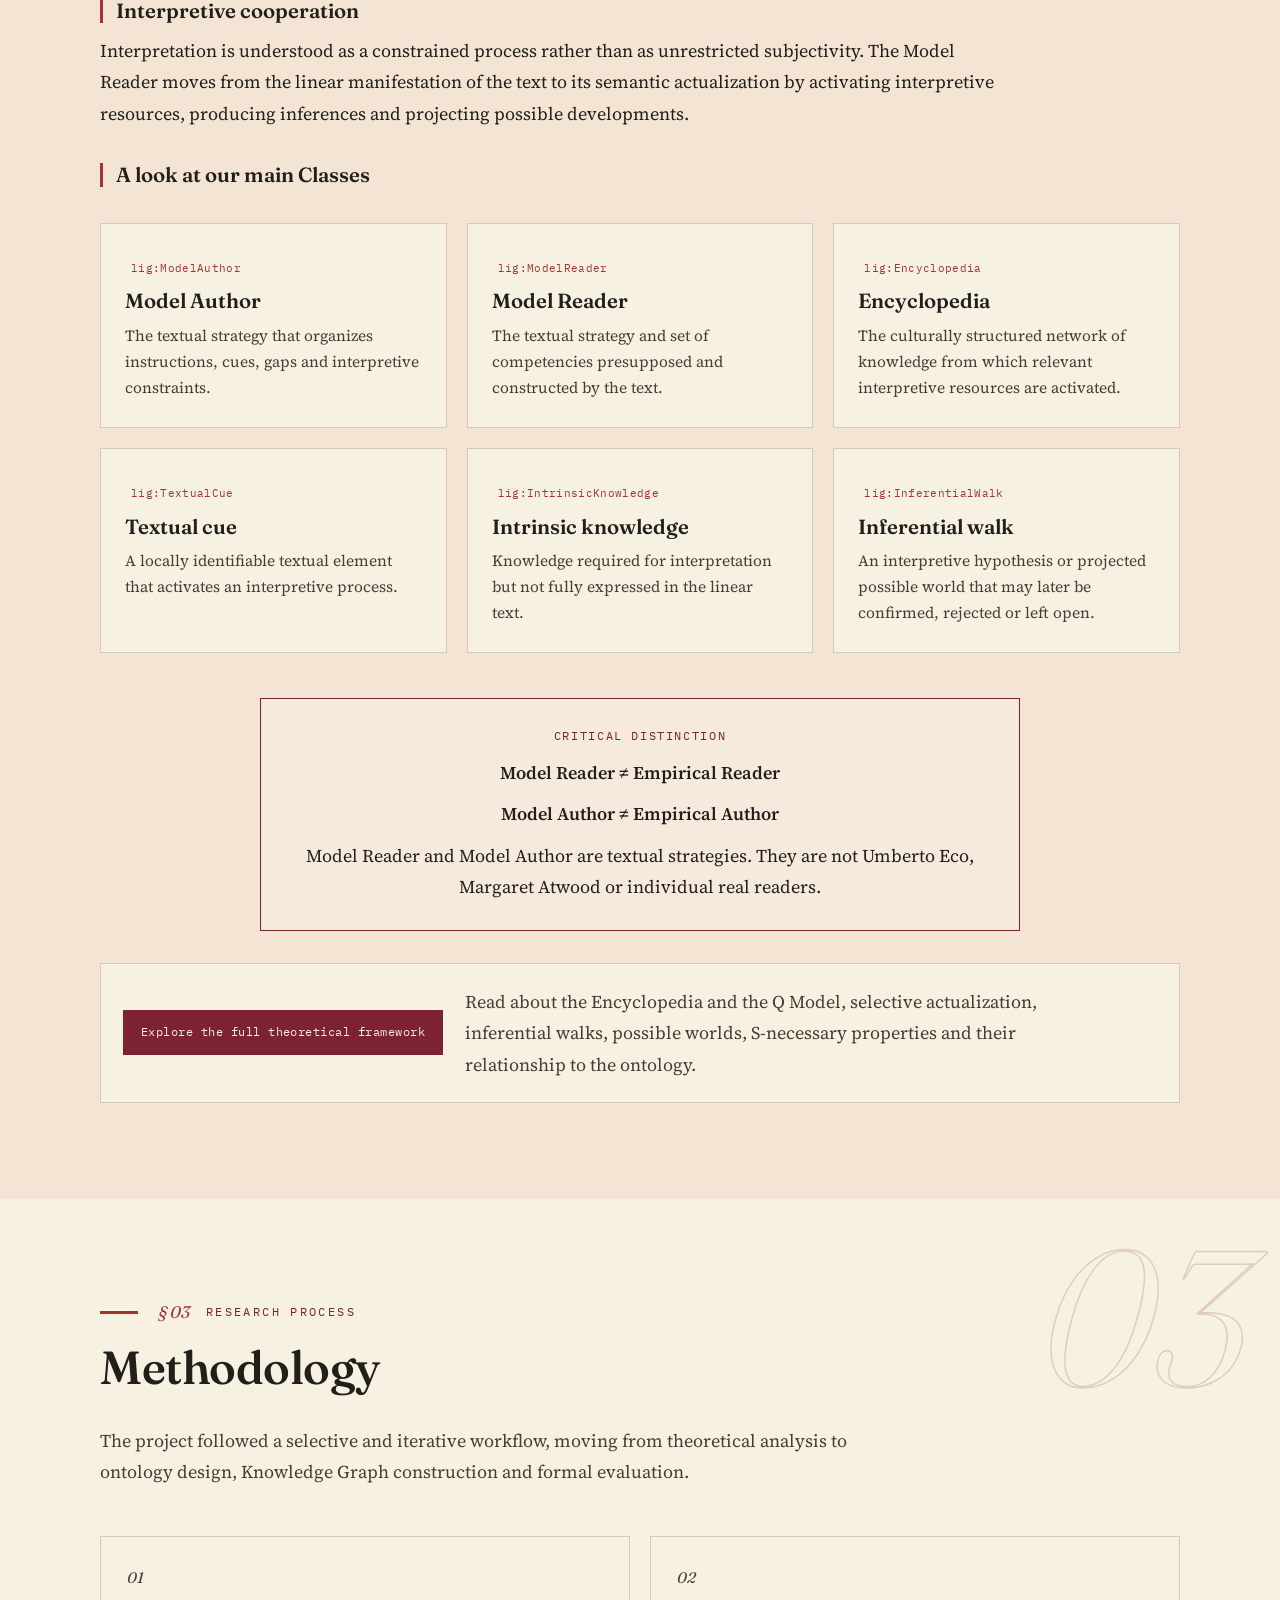
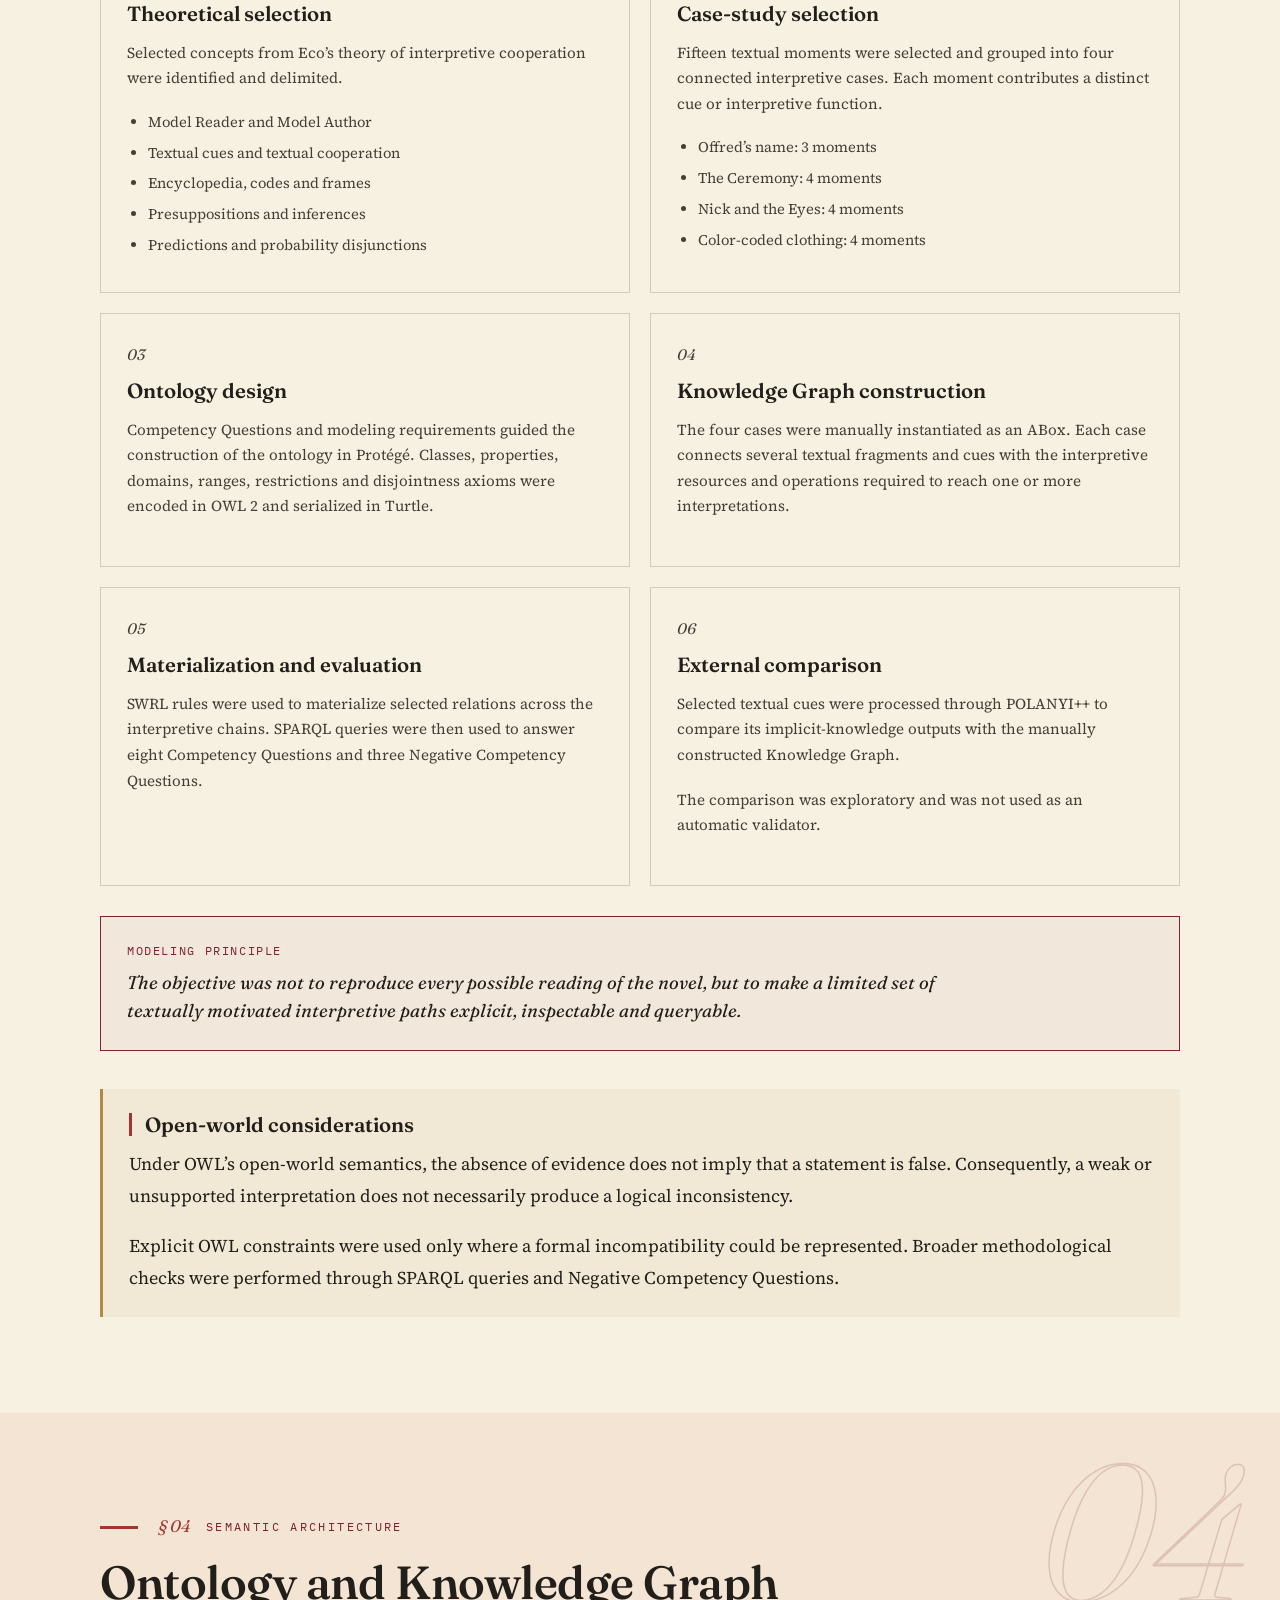
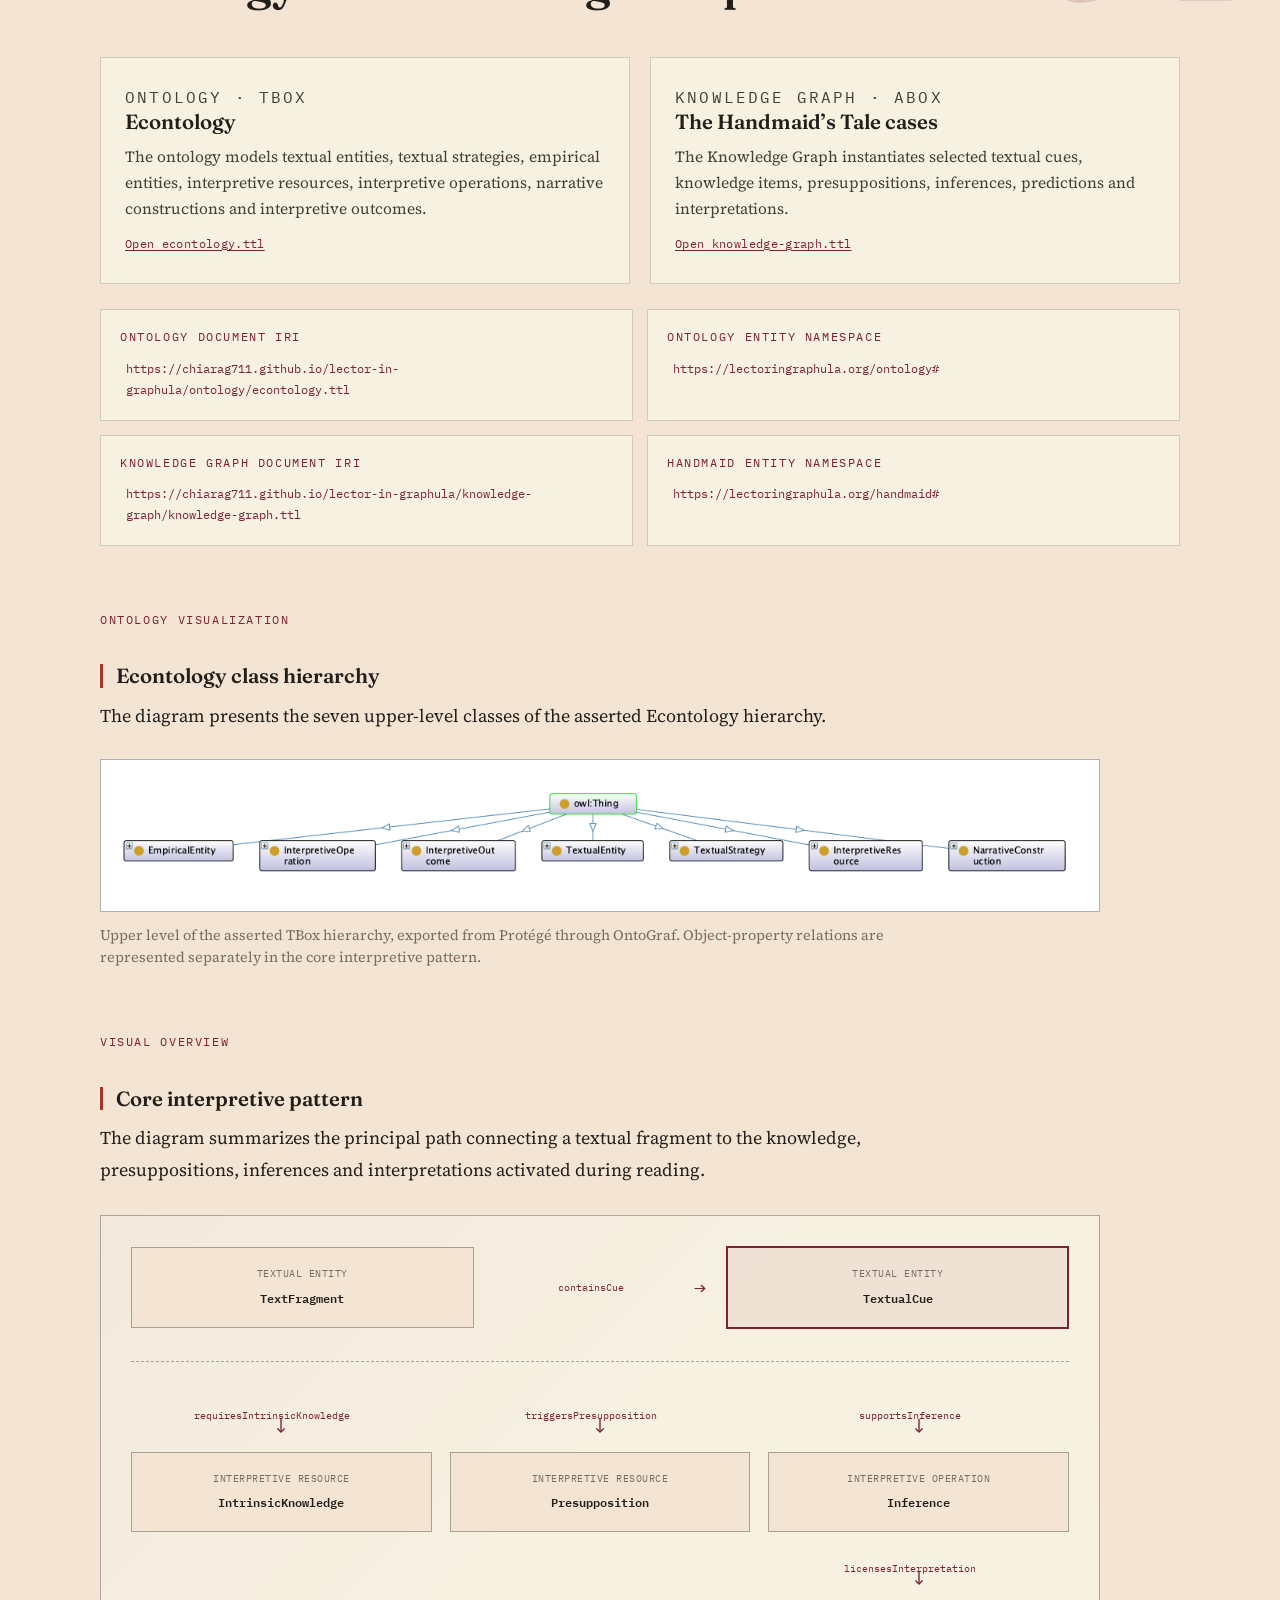
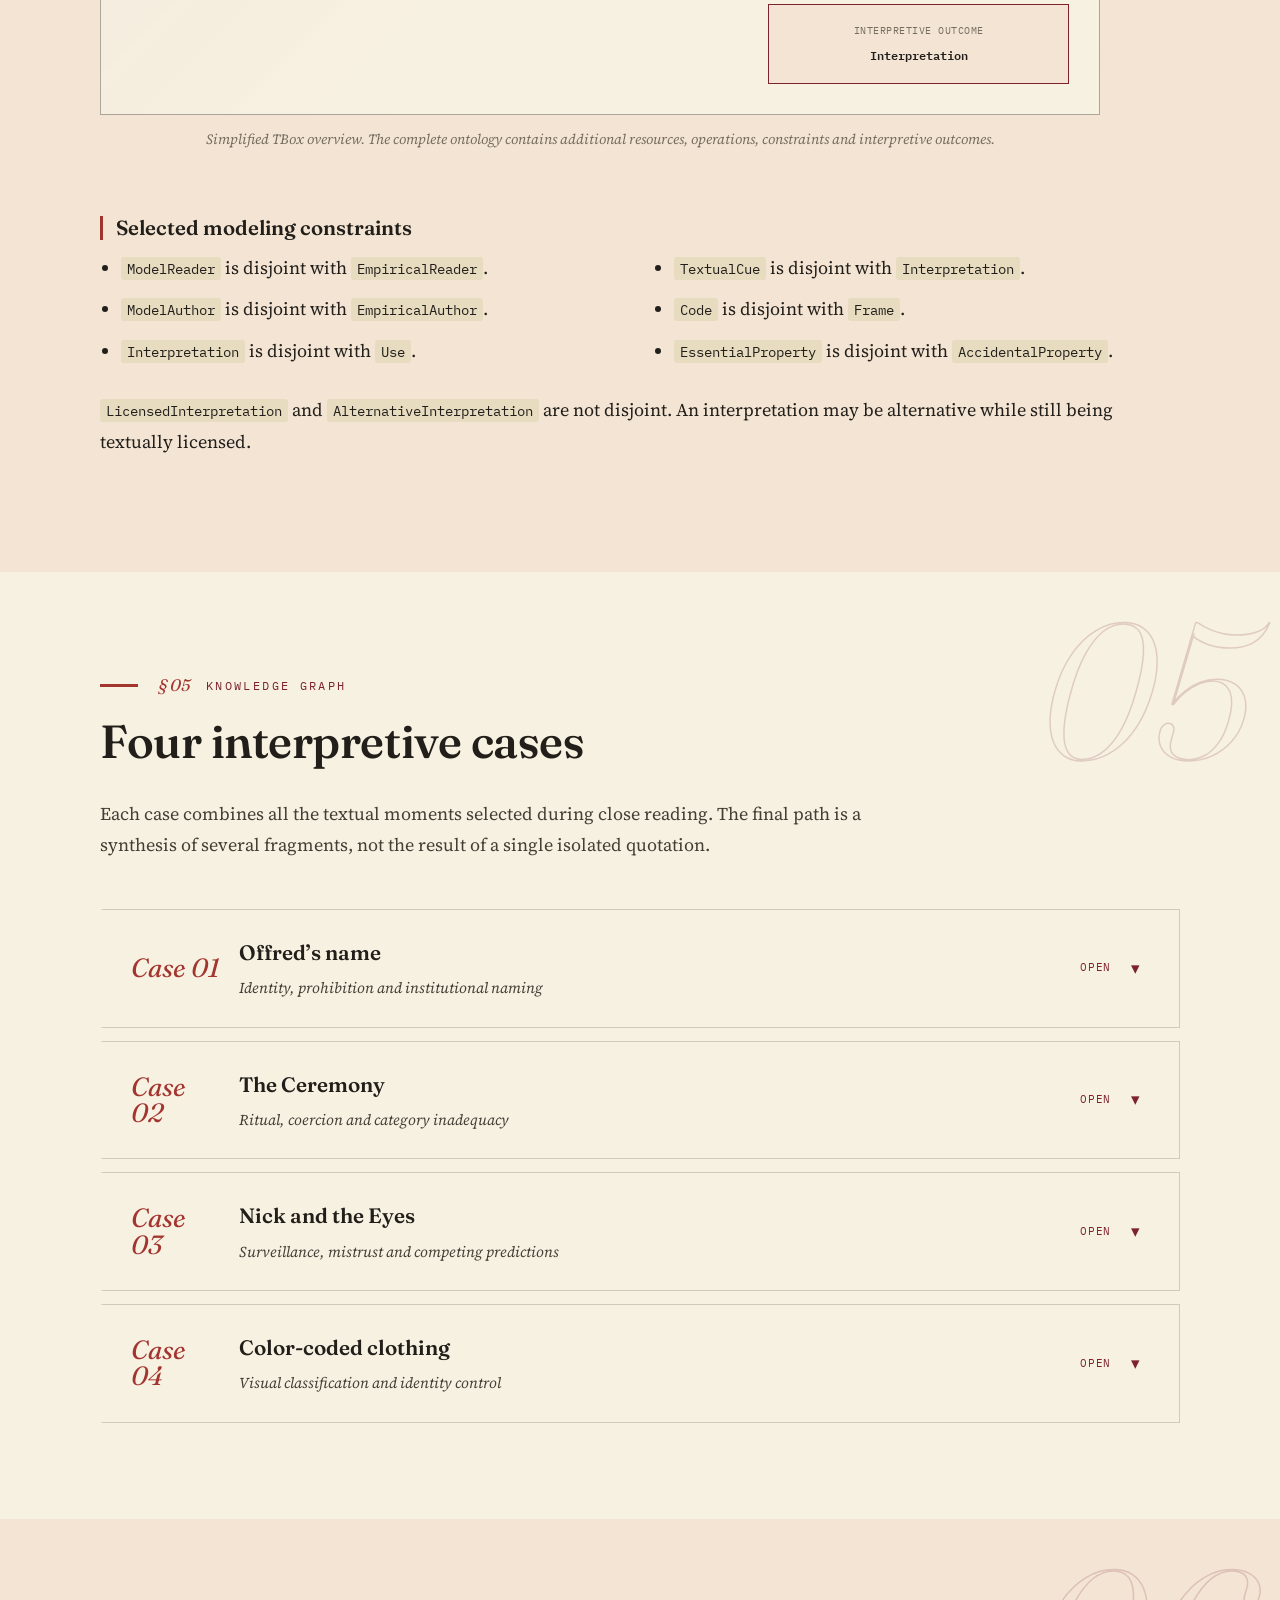
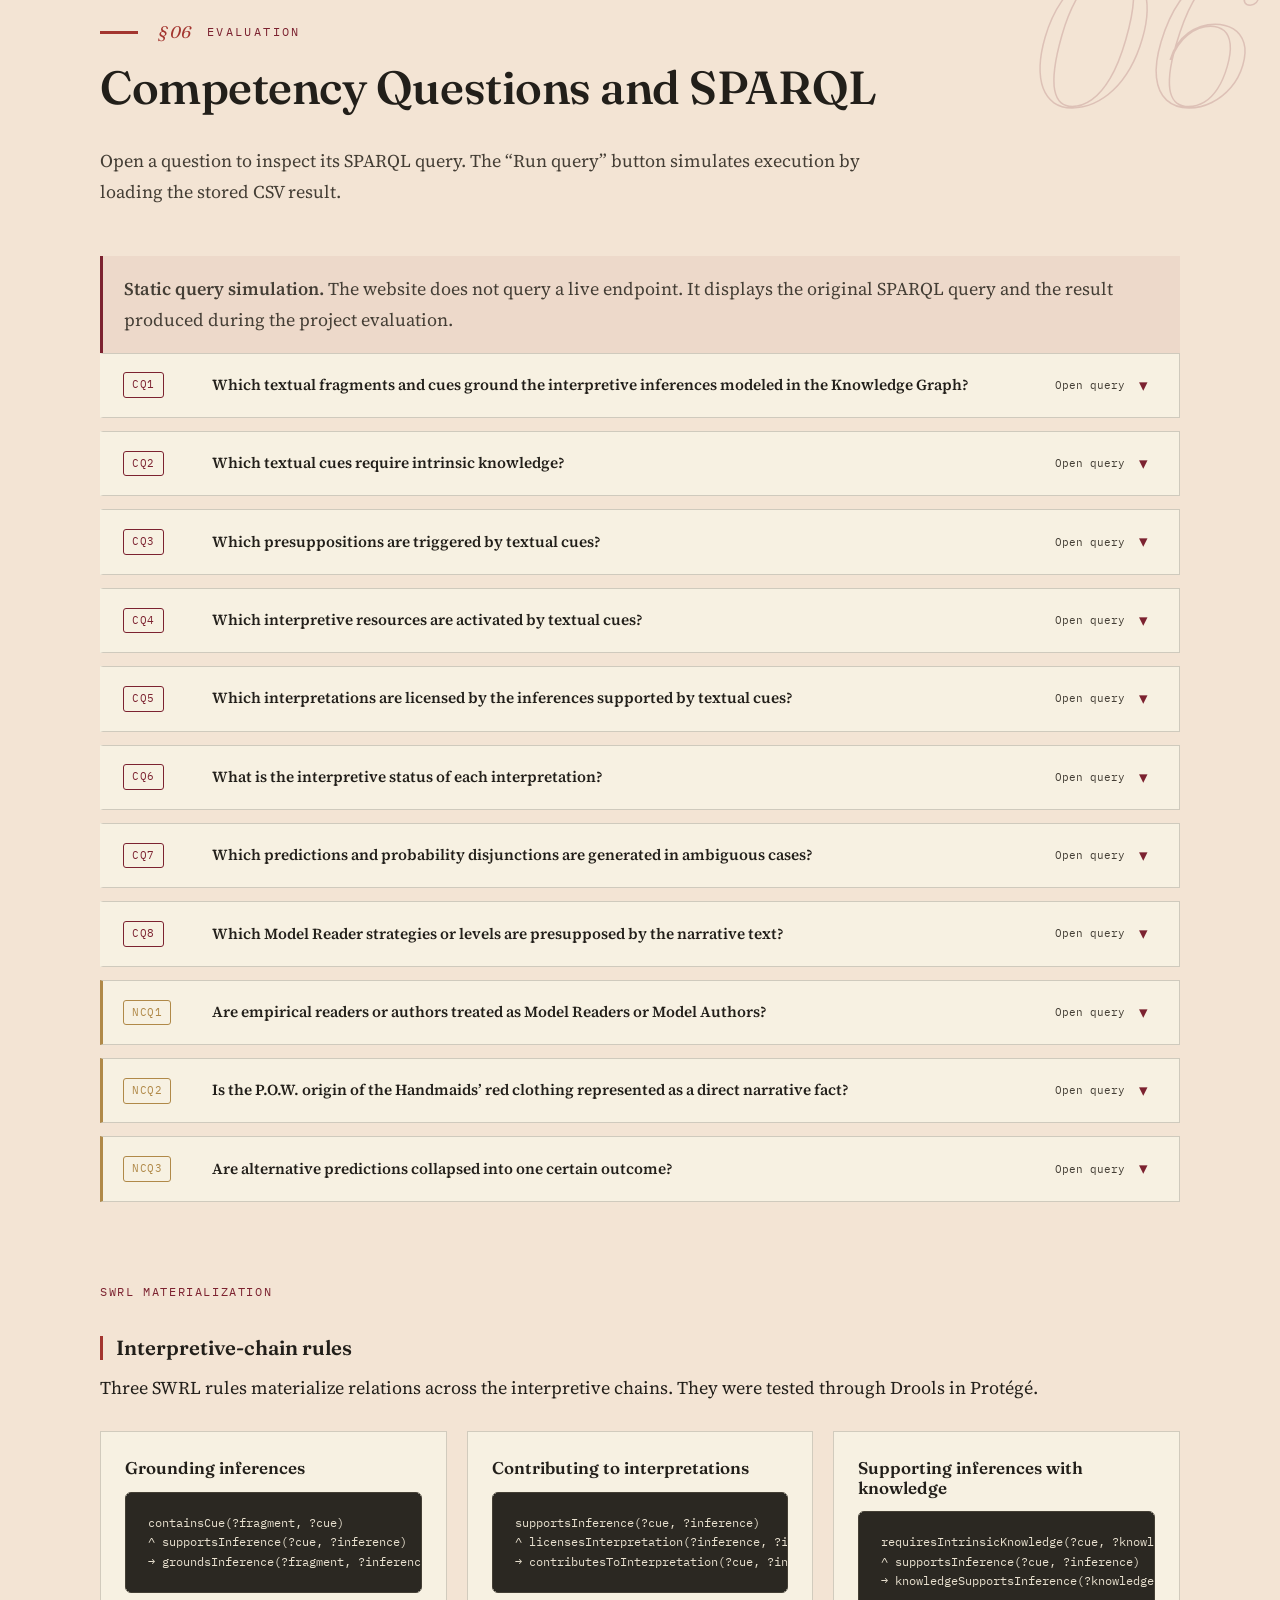
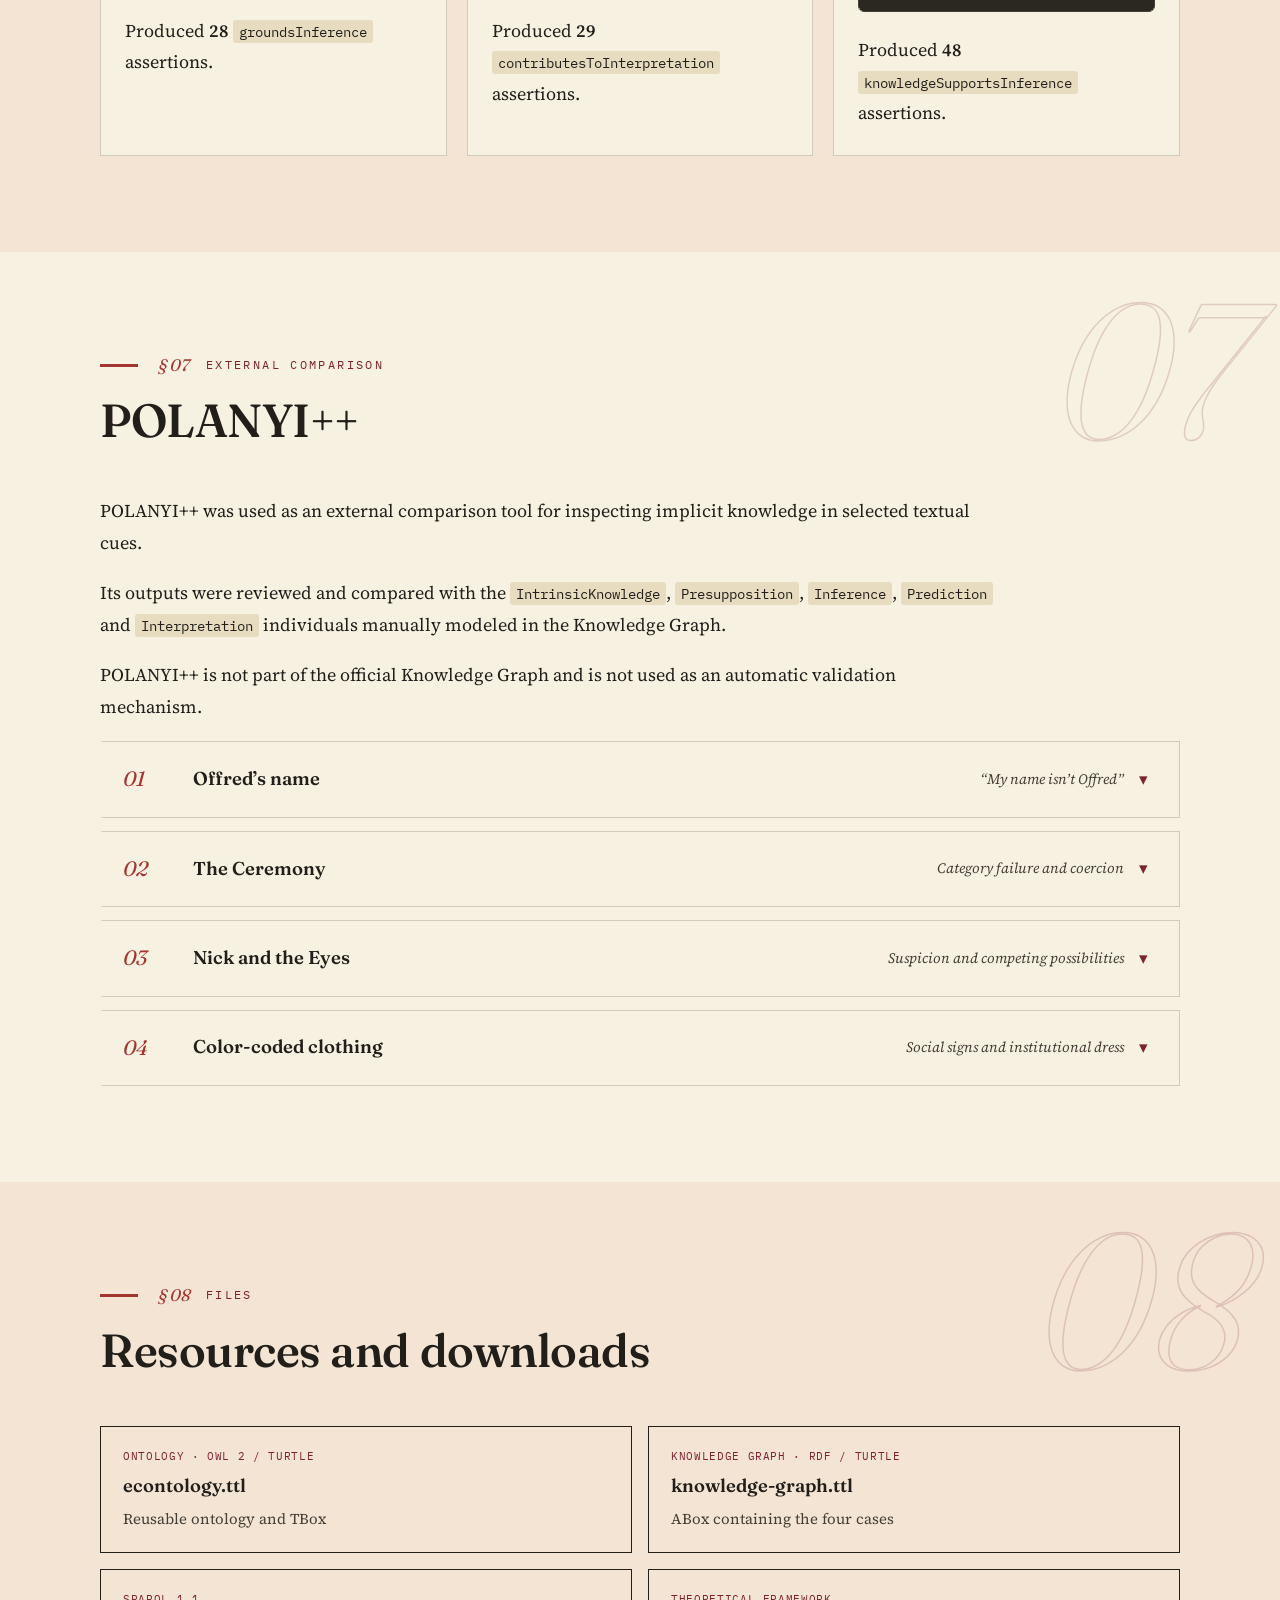
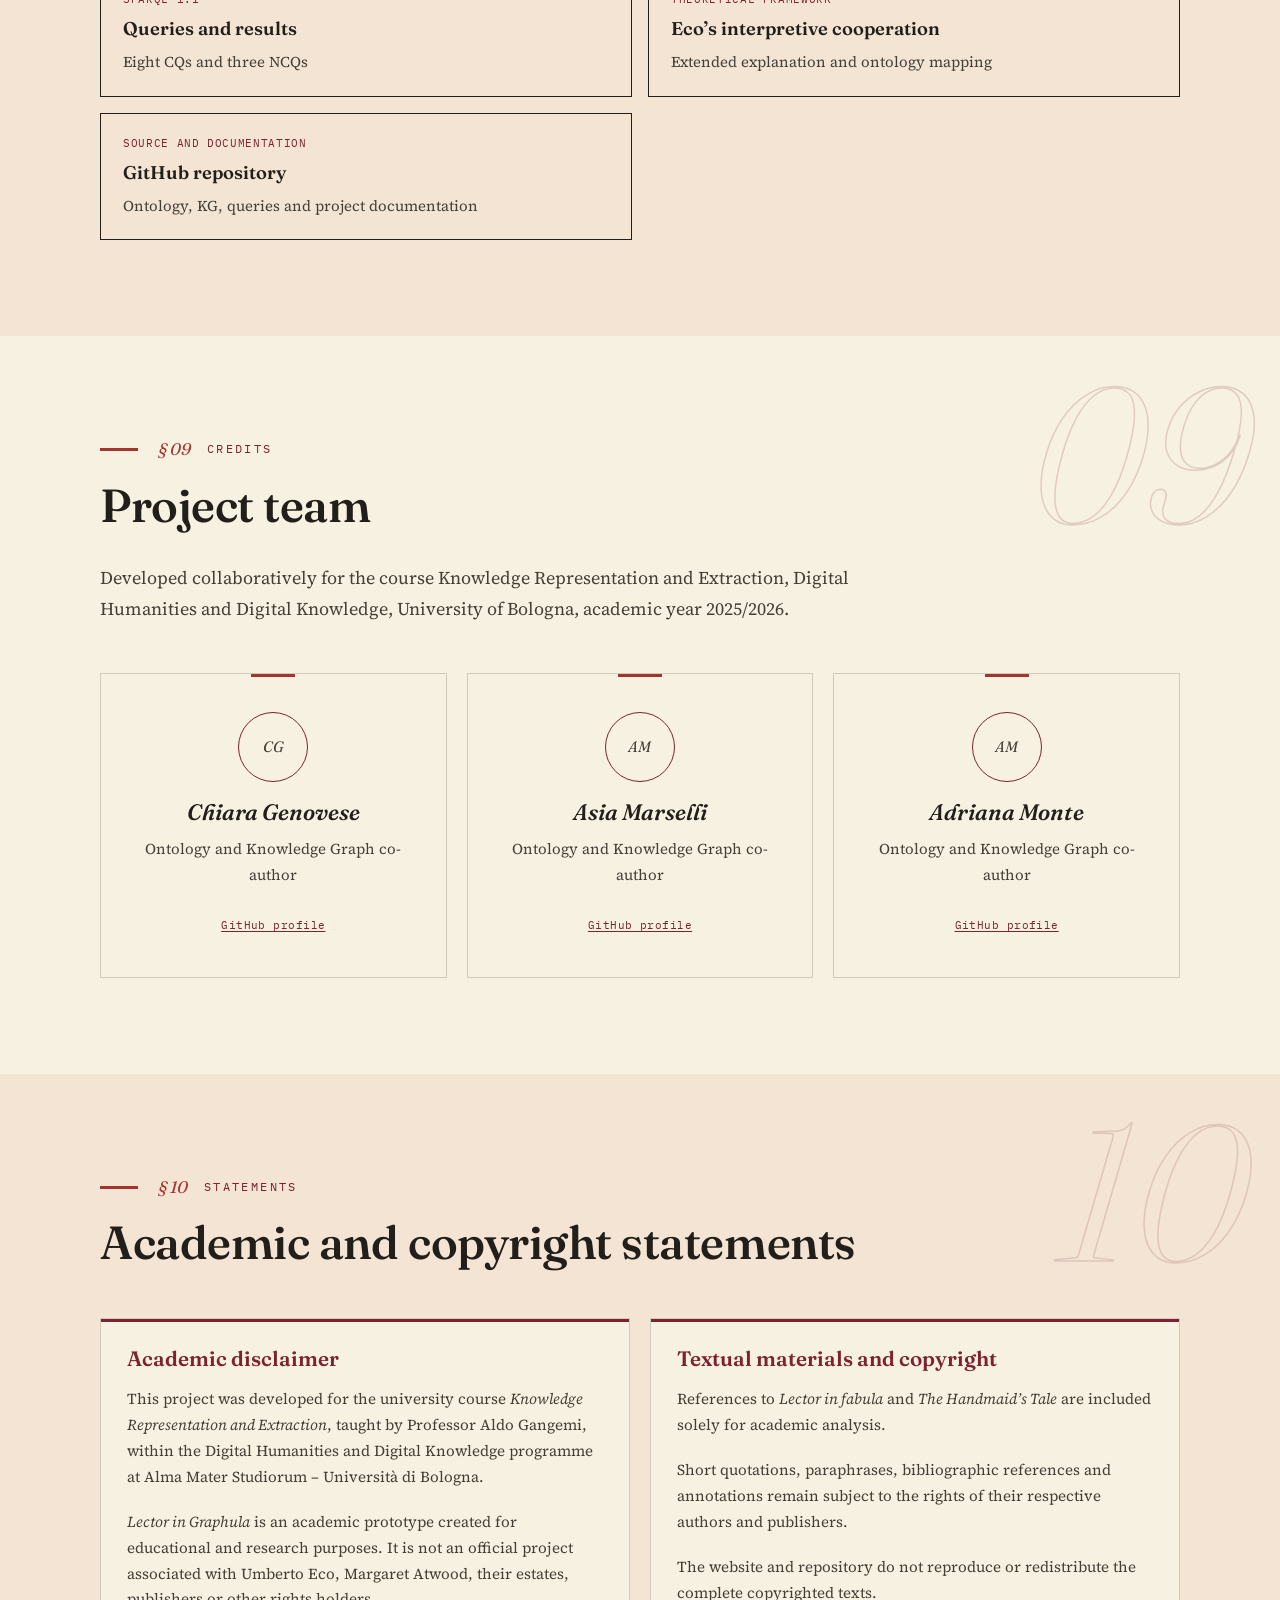
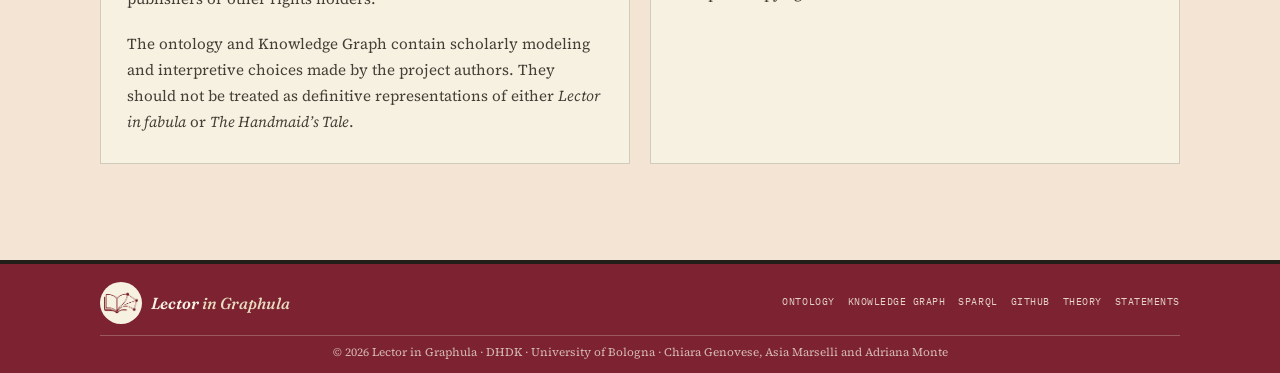
==== commit 2cec0e67: "Ontology graph" ====
--- a/index.html
+++ b/index.html
@@ -536,6 +536,32 @@
             <code>https://lectoringraphula.org/handmaid#</code>
           </article>
         </div>
+
+        <article class="subsection ontology-hierarchy-figure">
+          <p class="small-label">Ontology visualization</p>
+          <h3>Econtology class hierarchy</h3>
+
+          <p>
+            The diagram presents the seven upper-level classes of the asserted
+            Econtology hierarchy.
+          </p>
+
+          <figure>
+            <div class="graph-scroll">
+              <img
+                src="assets/img/graphs/econtology-overview.png"
+                alt="Econtology hierarchy with owl Thing connected to EmpiricalEntity, InterpretiveOperation, InterpretiveOutcome, TextualEntity, TextualStrategy, InterpretiveResource and NarrativeConstruction."
+                loading="lazy"
+              >
+            </div>
+
+            <figcaption>
+              Upper level of the asserted TBox hierarchy, exported from Protégé
+              through OntoGraf. Object-property relations are represented separately
+              in the core interpretive pattern.
+            </figcaption>
+          </figure>
+        </article>
 
         <article class="subsection graph-visualization">
           <p class="small-label">Visual overview</p>
--- a/assets/css/style.css
+++ b/assets/css/style.css
@@ -873,6 +873,42 @@
   overflow-wrap: anywhere;
 }
 
+
+/* ECONTOLOGY CLASS HIERARCHY */
+
+.ontology-hierarchy-figure {
+  max-width: 1000px;
+}
+
+.ontology-hierarchy-figure figure {
+  margin: 28px 0 0;
+}
+
+.graph-scroll {
+  overflow-x: auto;
+  padding: 20px;
+  border: 1px solid var(--line-strong);
+  background: #ffffff;
+  scrollbar-width: thin;
+}
+
+.graph-scroll img {
+  display: block;
+  width: 100%;
+  min-width: 900px;
+  height: auto;
+  margin: 0 auto;
+}
+
+.ontology-hierarchy-figure figcaption {
+  max-width: 850px;
+  margin-top: 12px;
+  color: var(--ink-muted);
+  font-size: 0.9rem;
+  line-height: 1.55;
+}
+
+
 .constraint-list {
   columns: 2;
   column-gap: 48px;
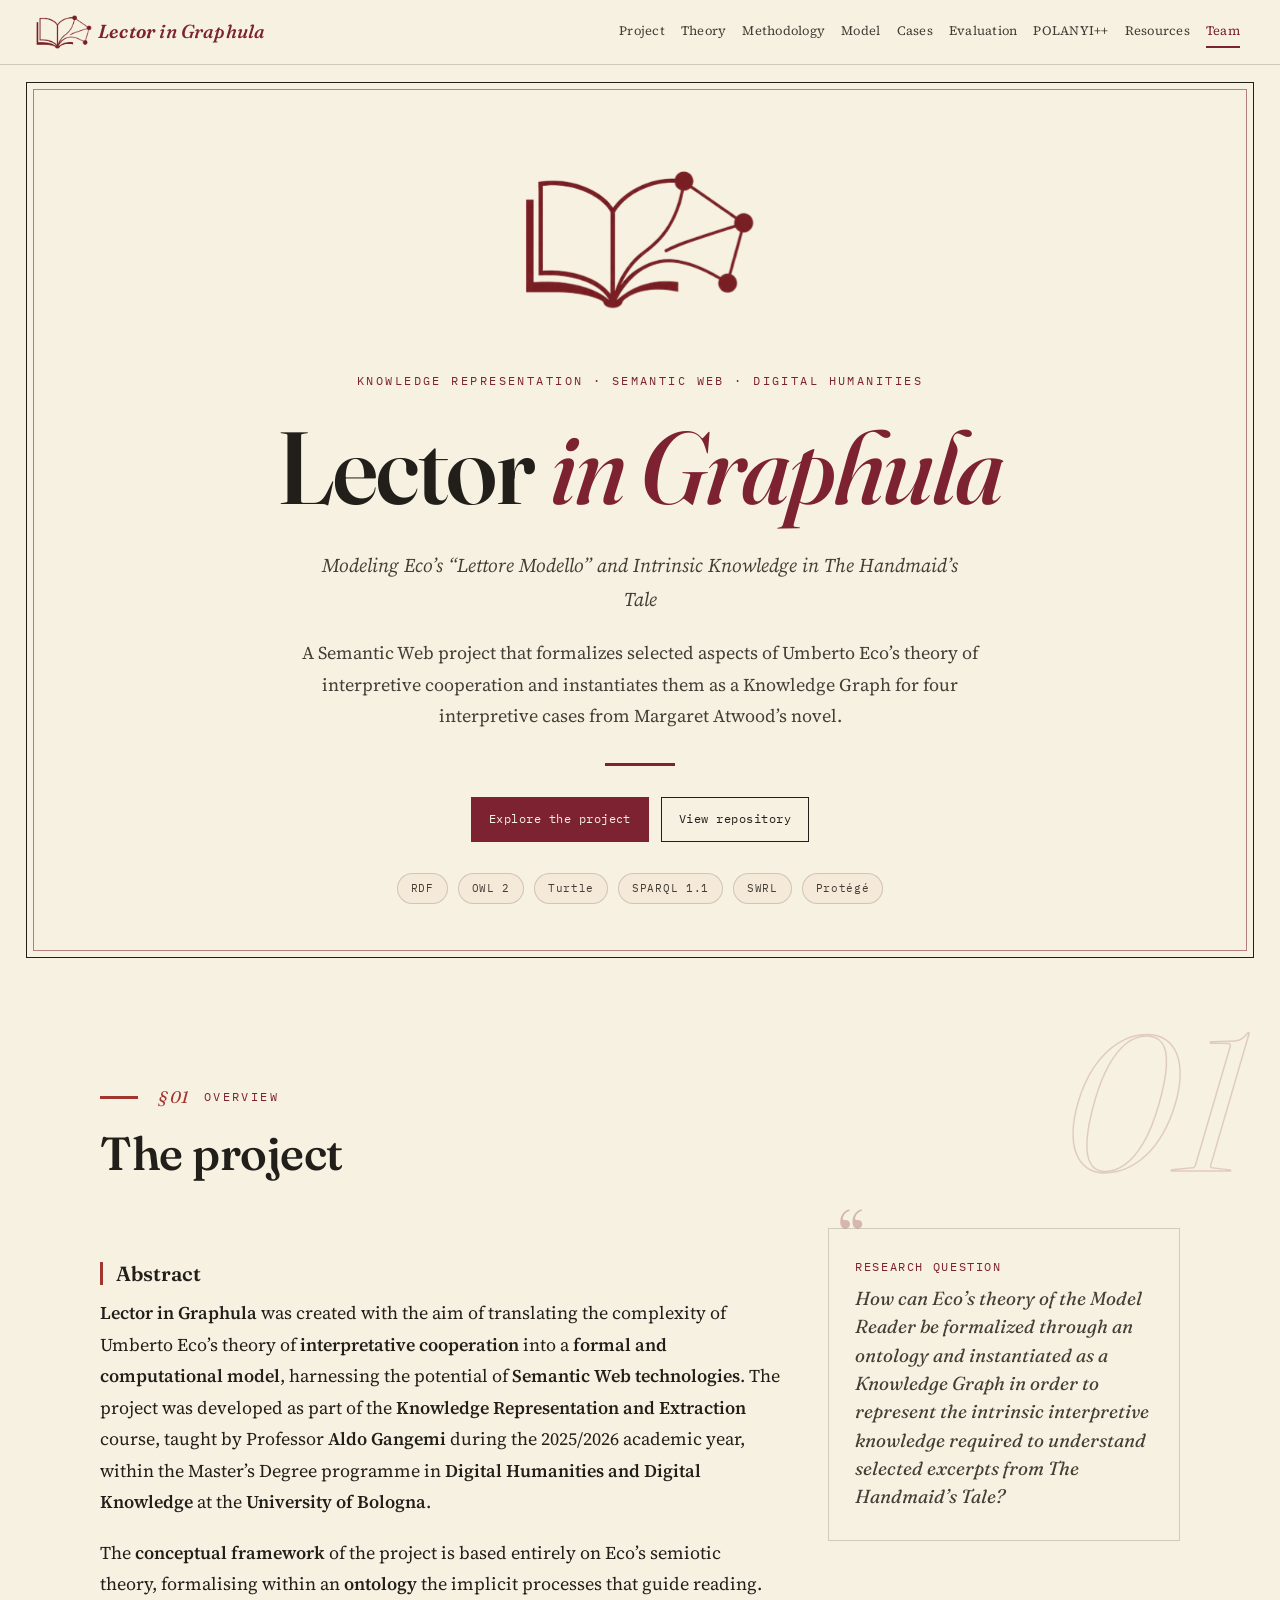
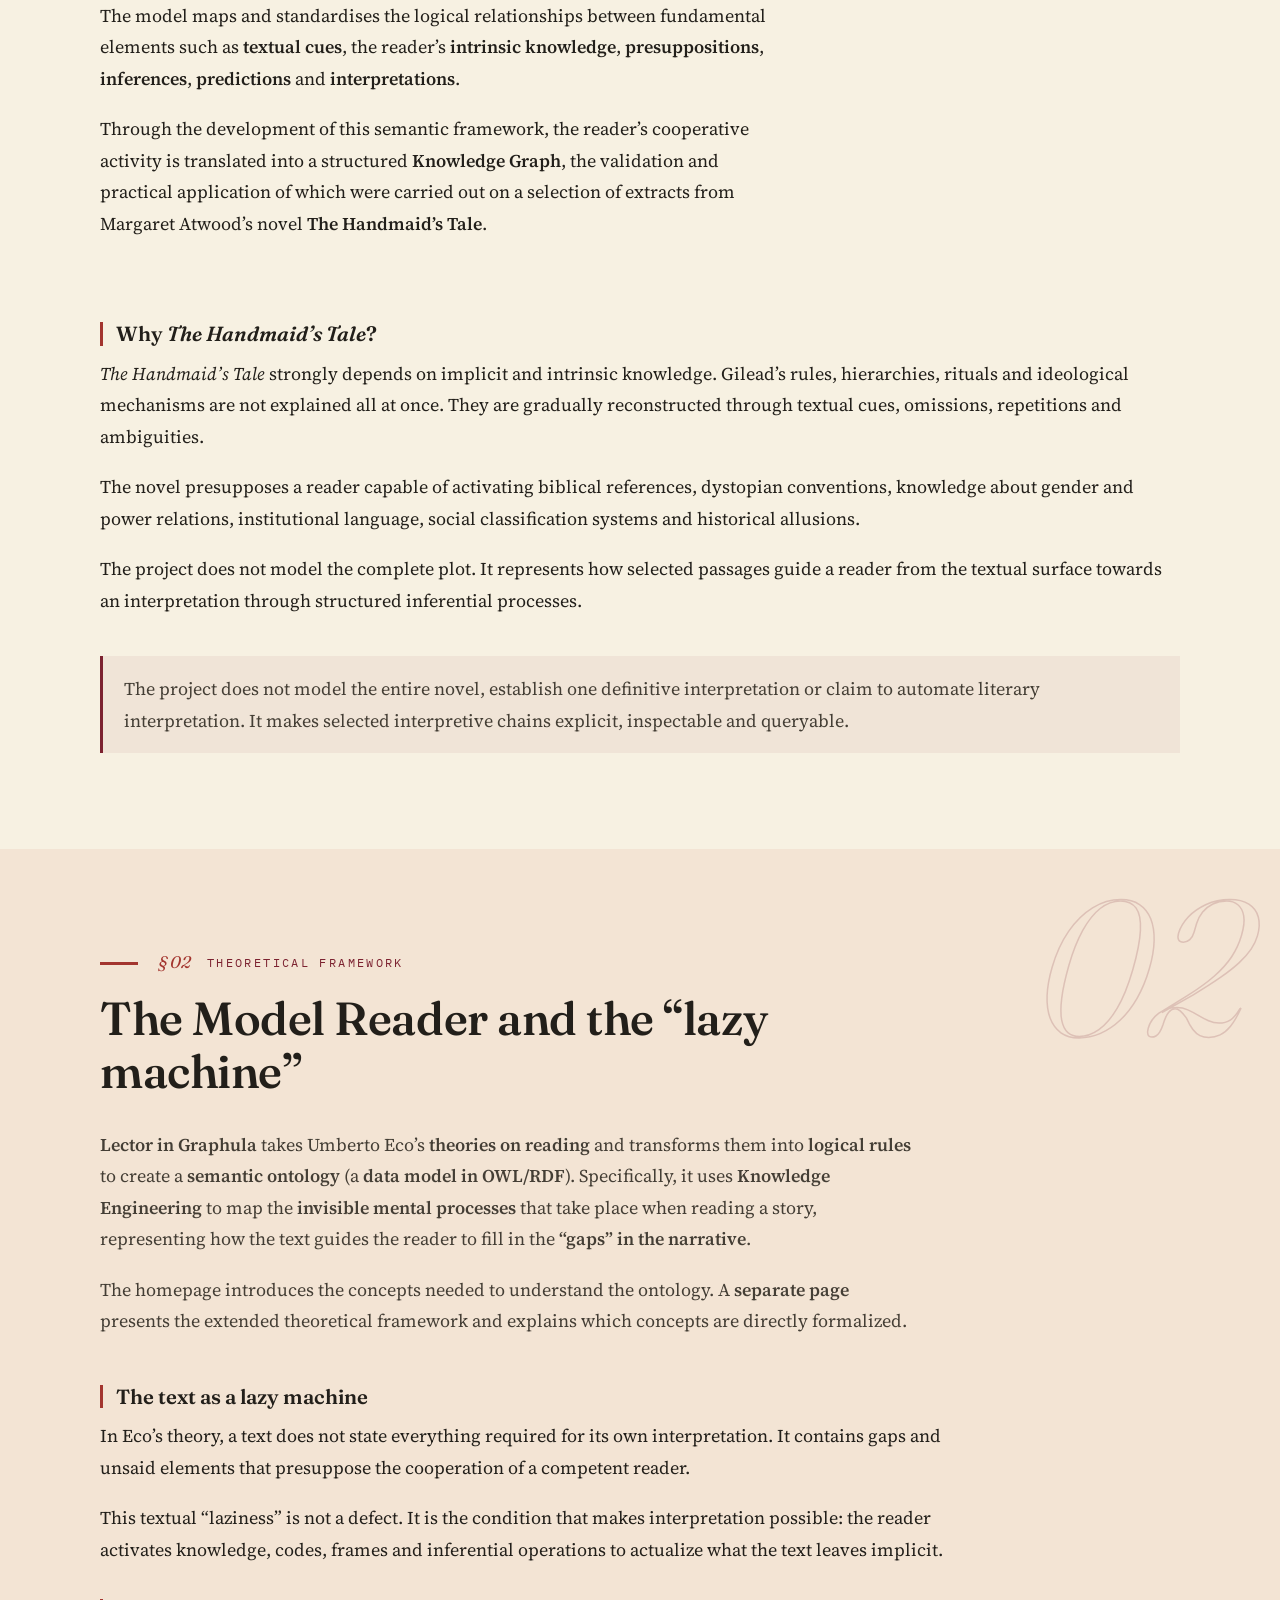
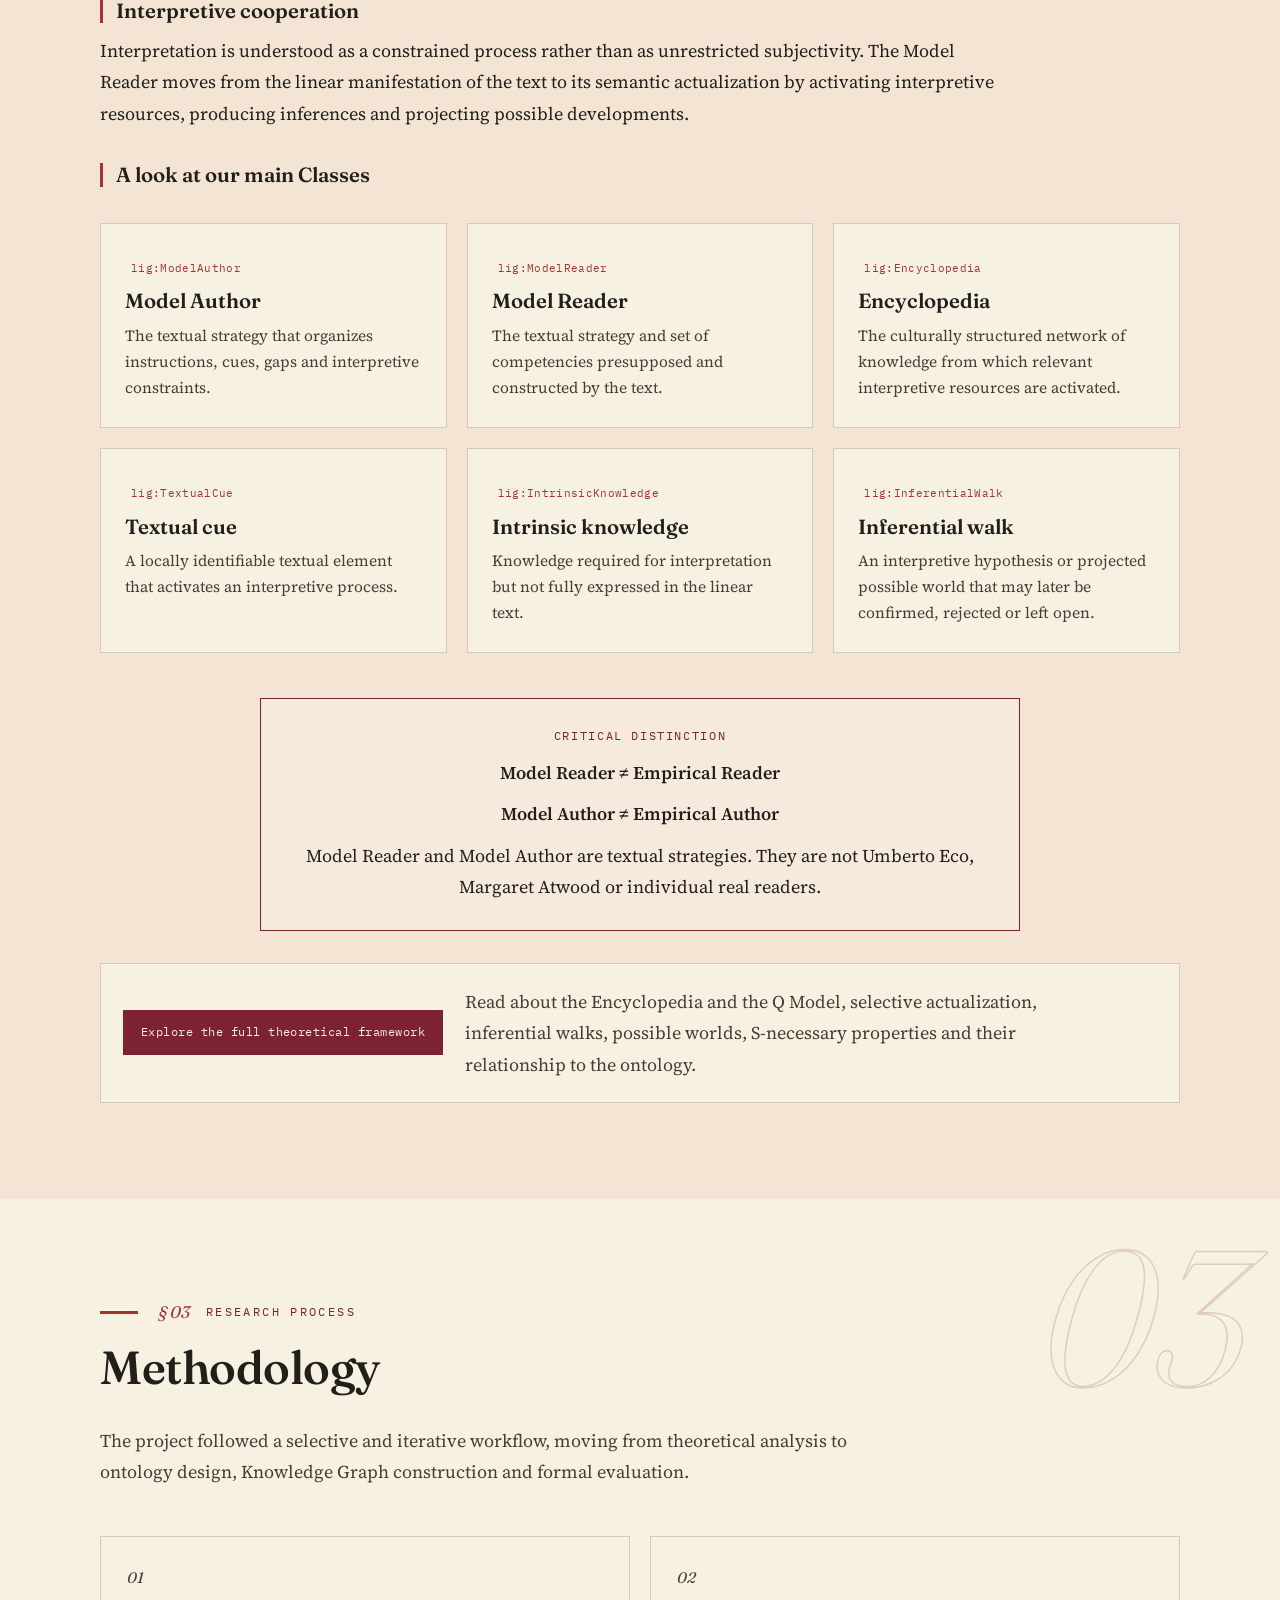
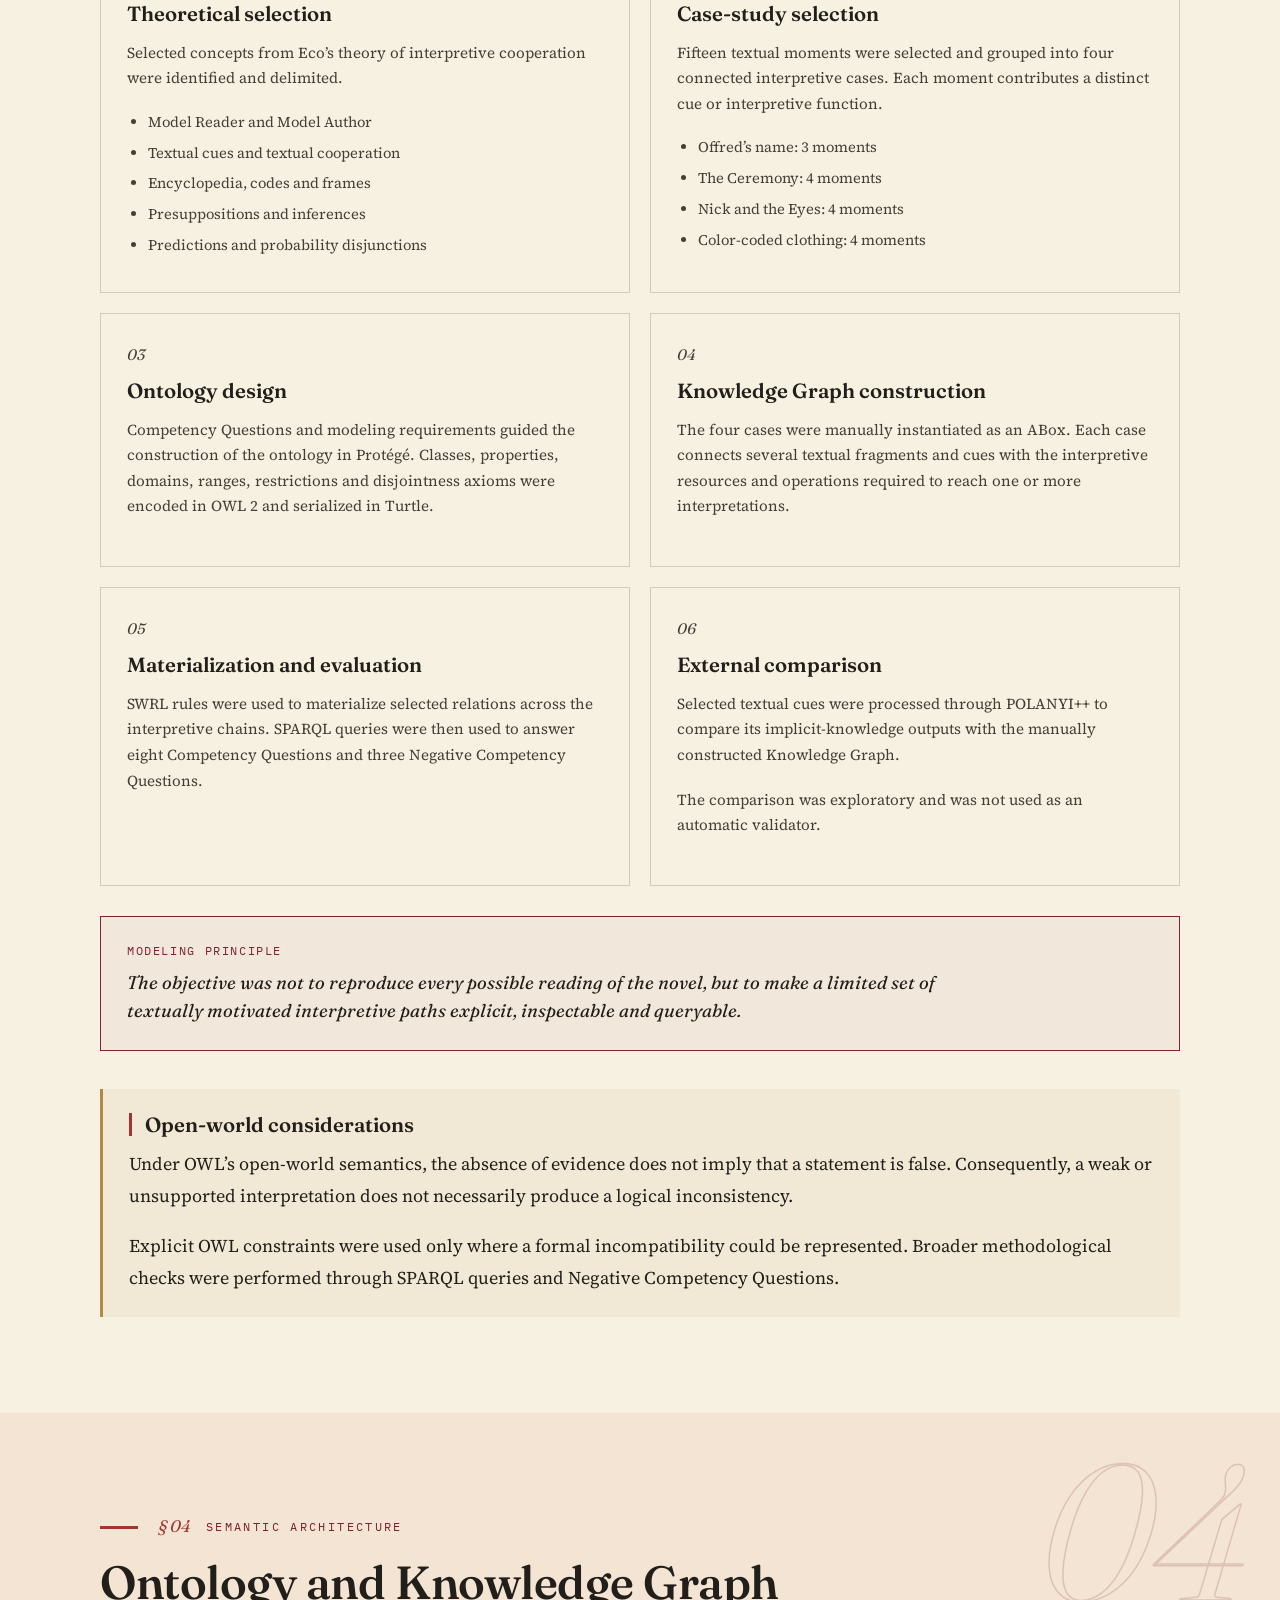
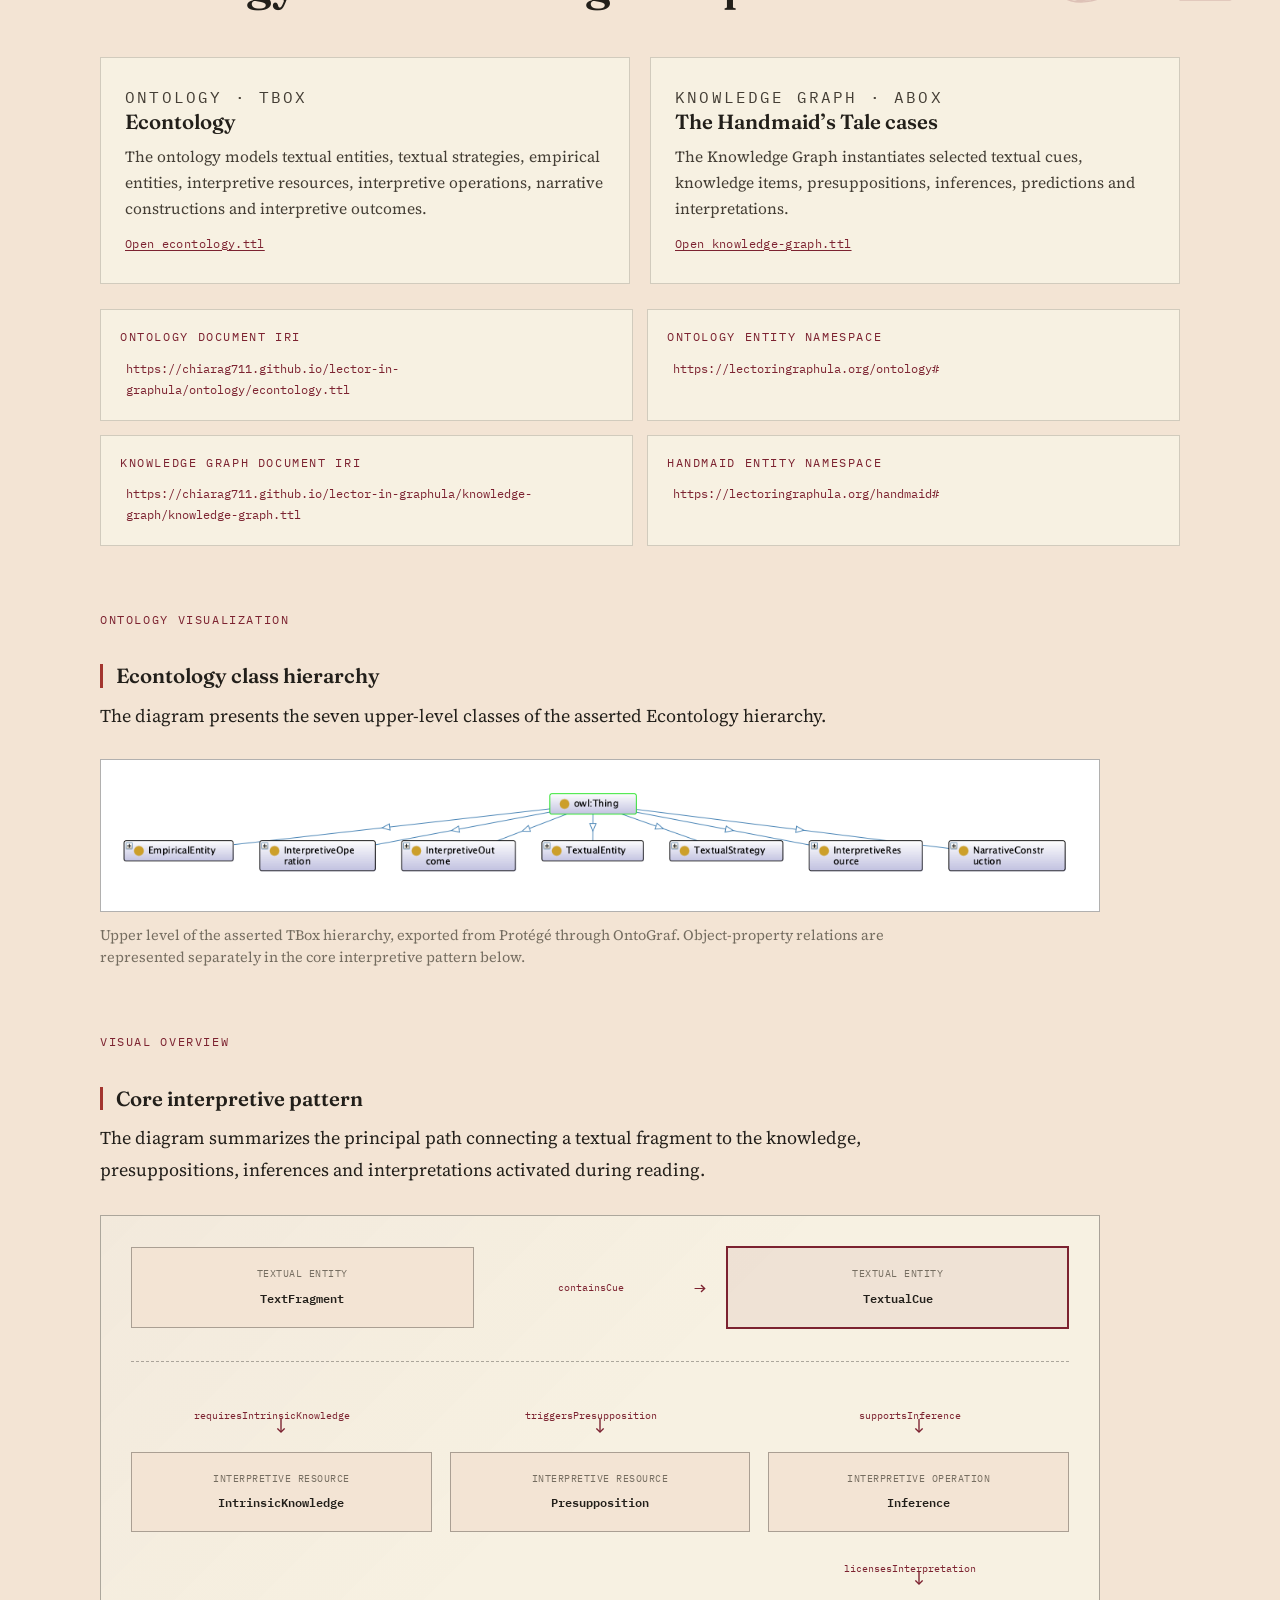
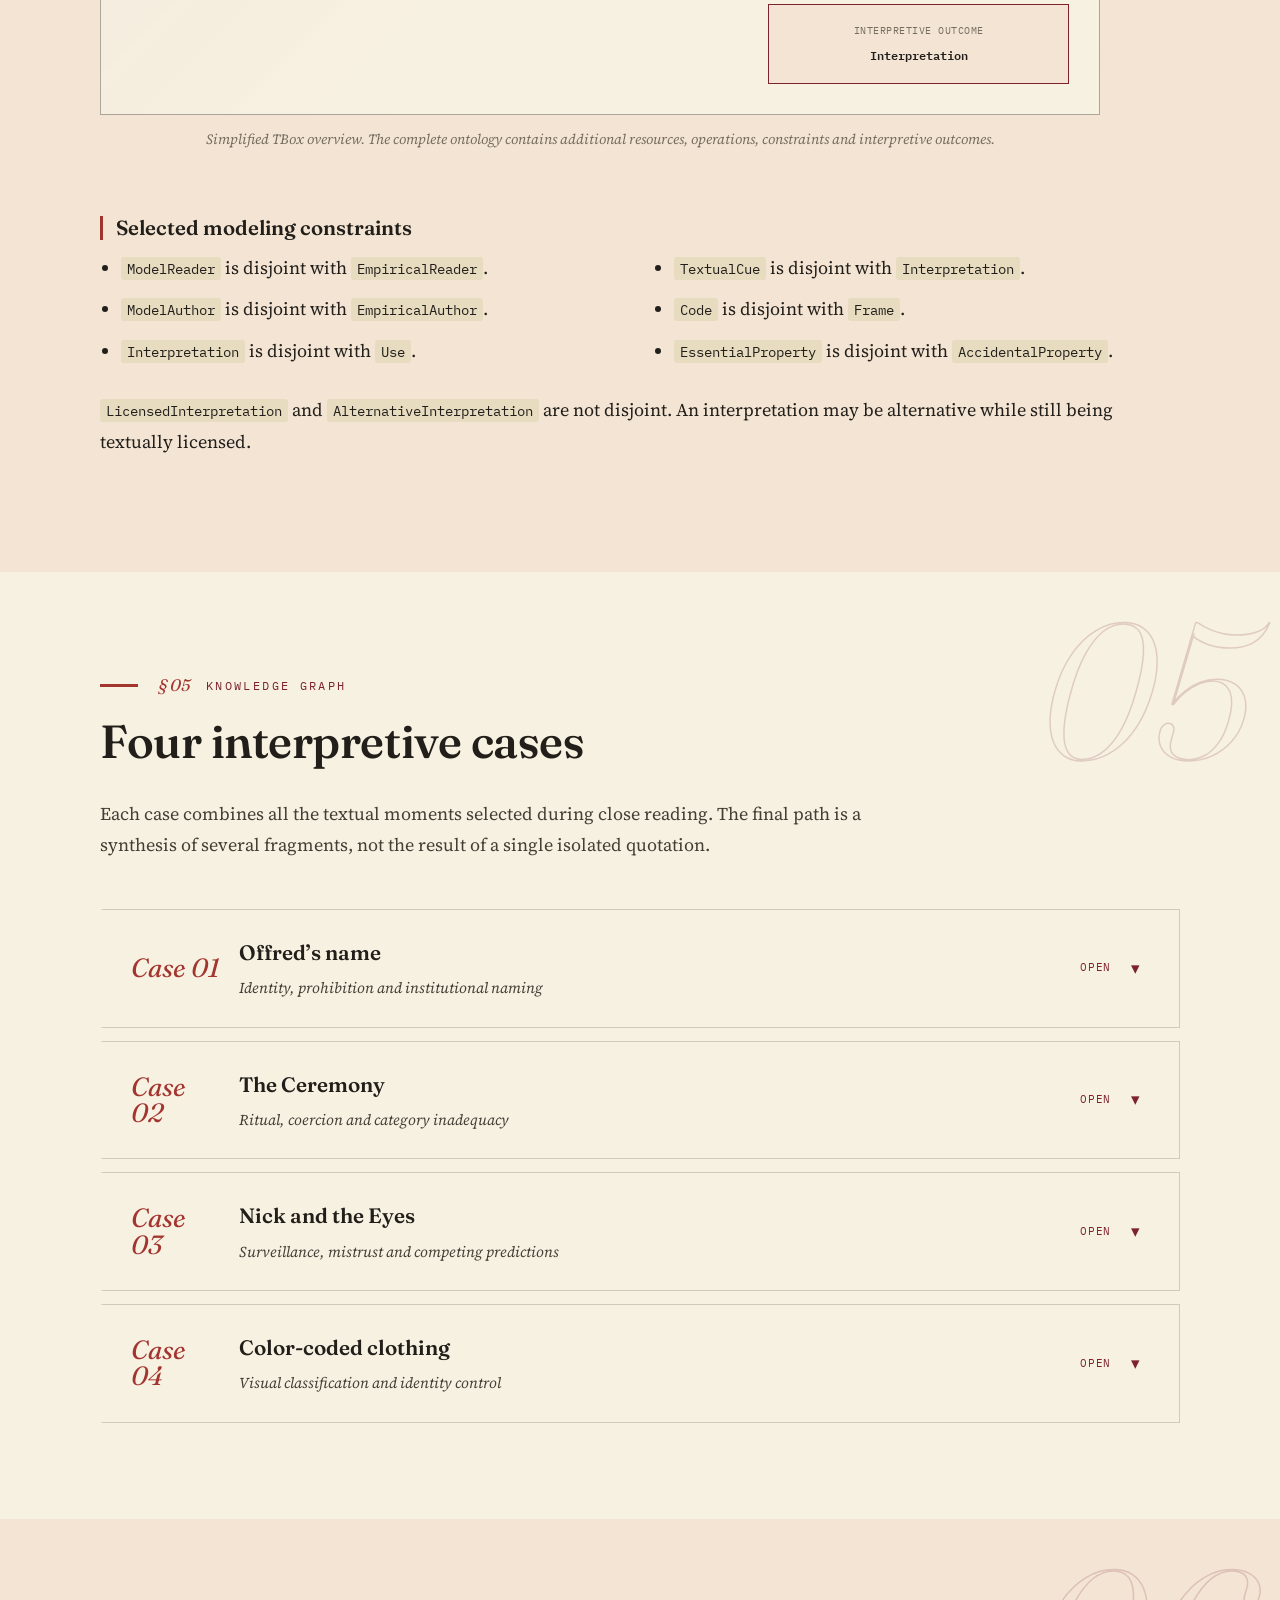
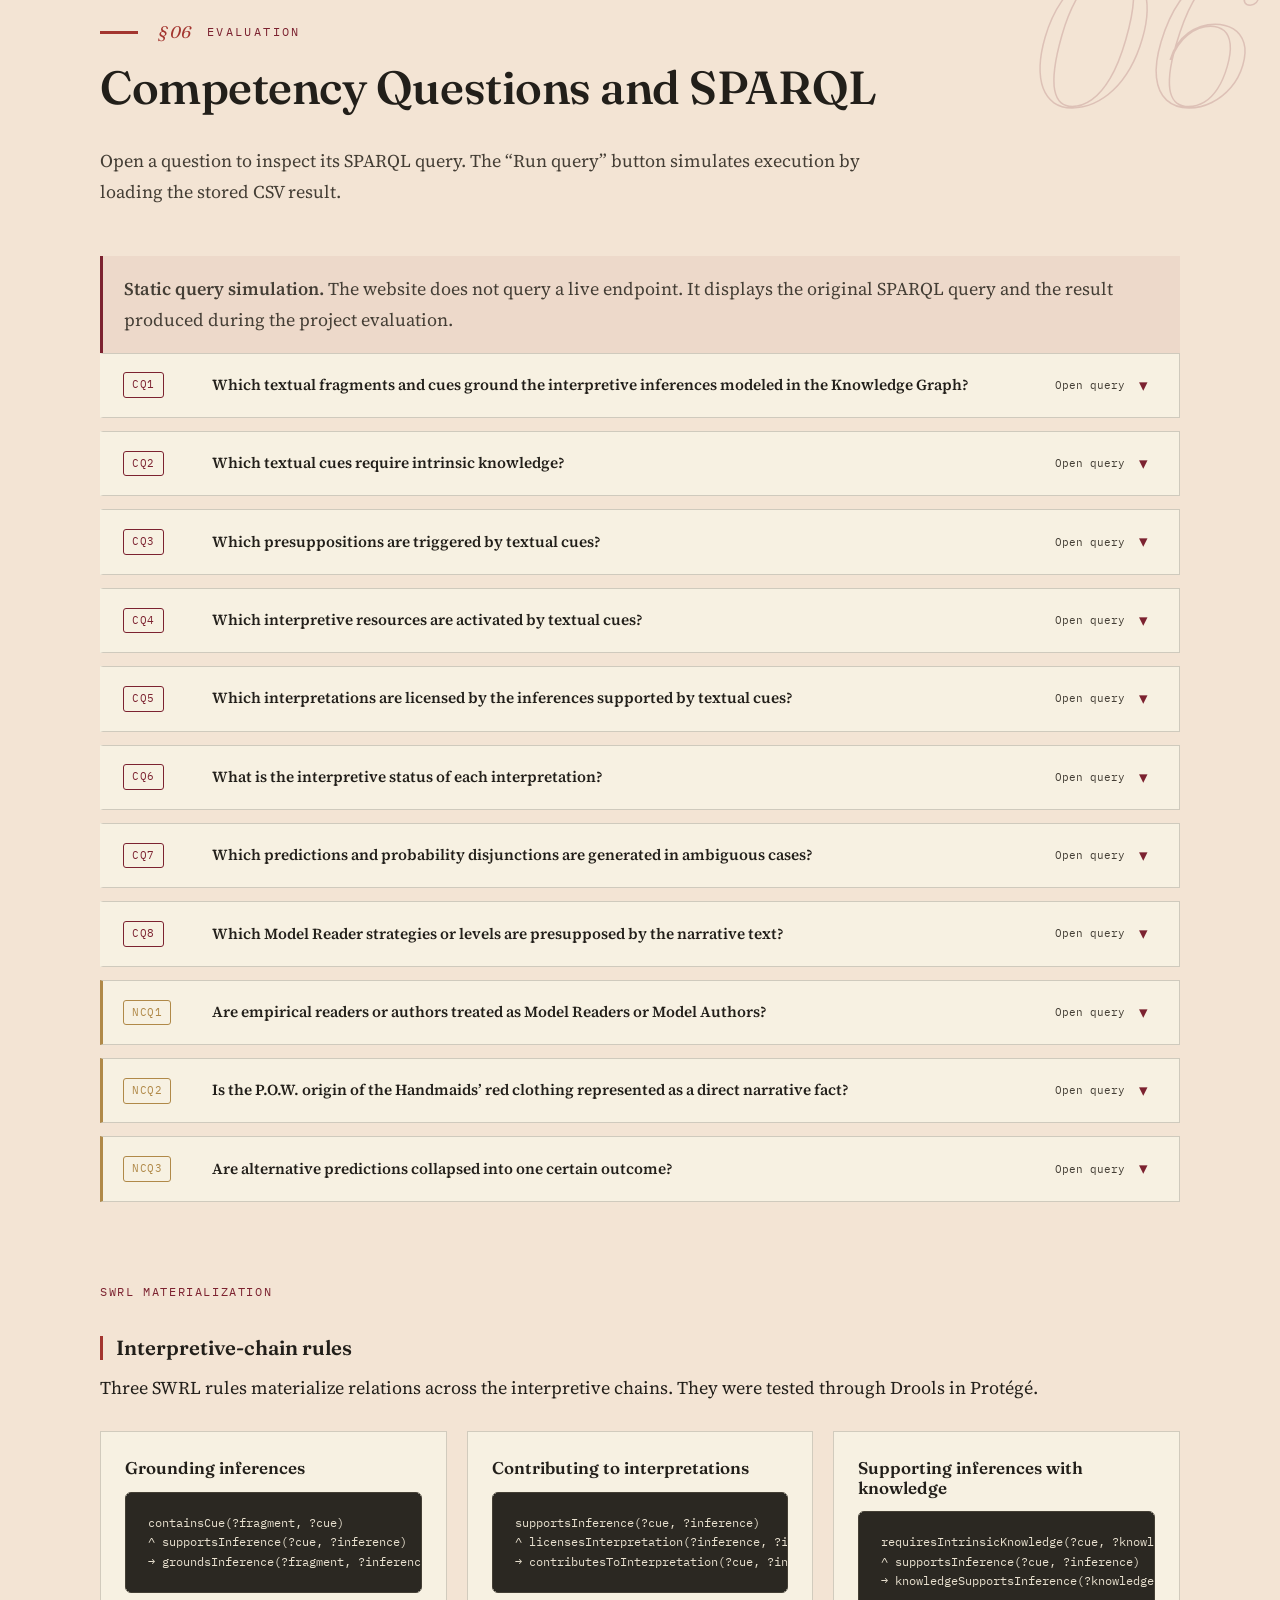
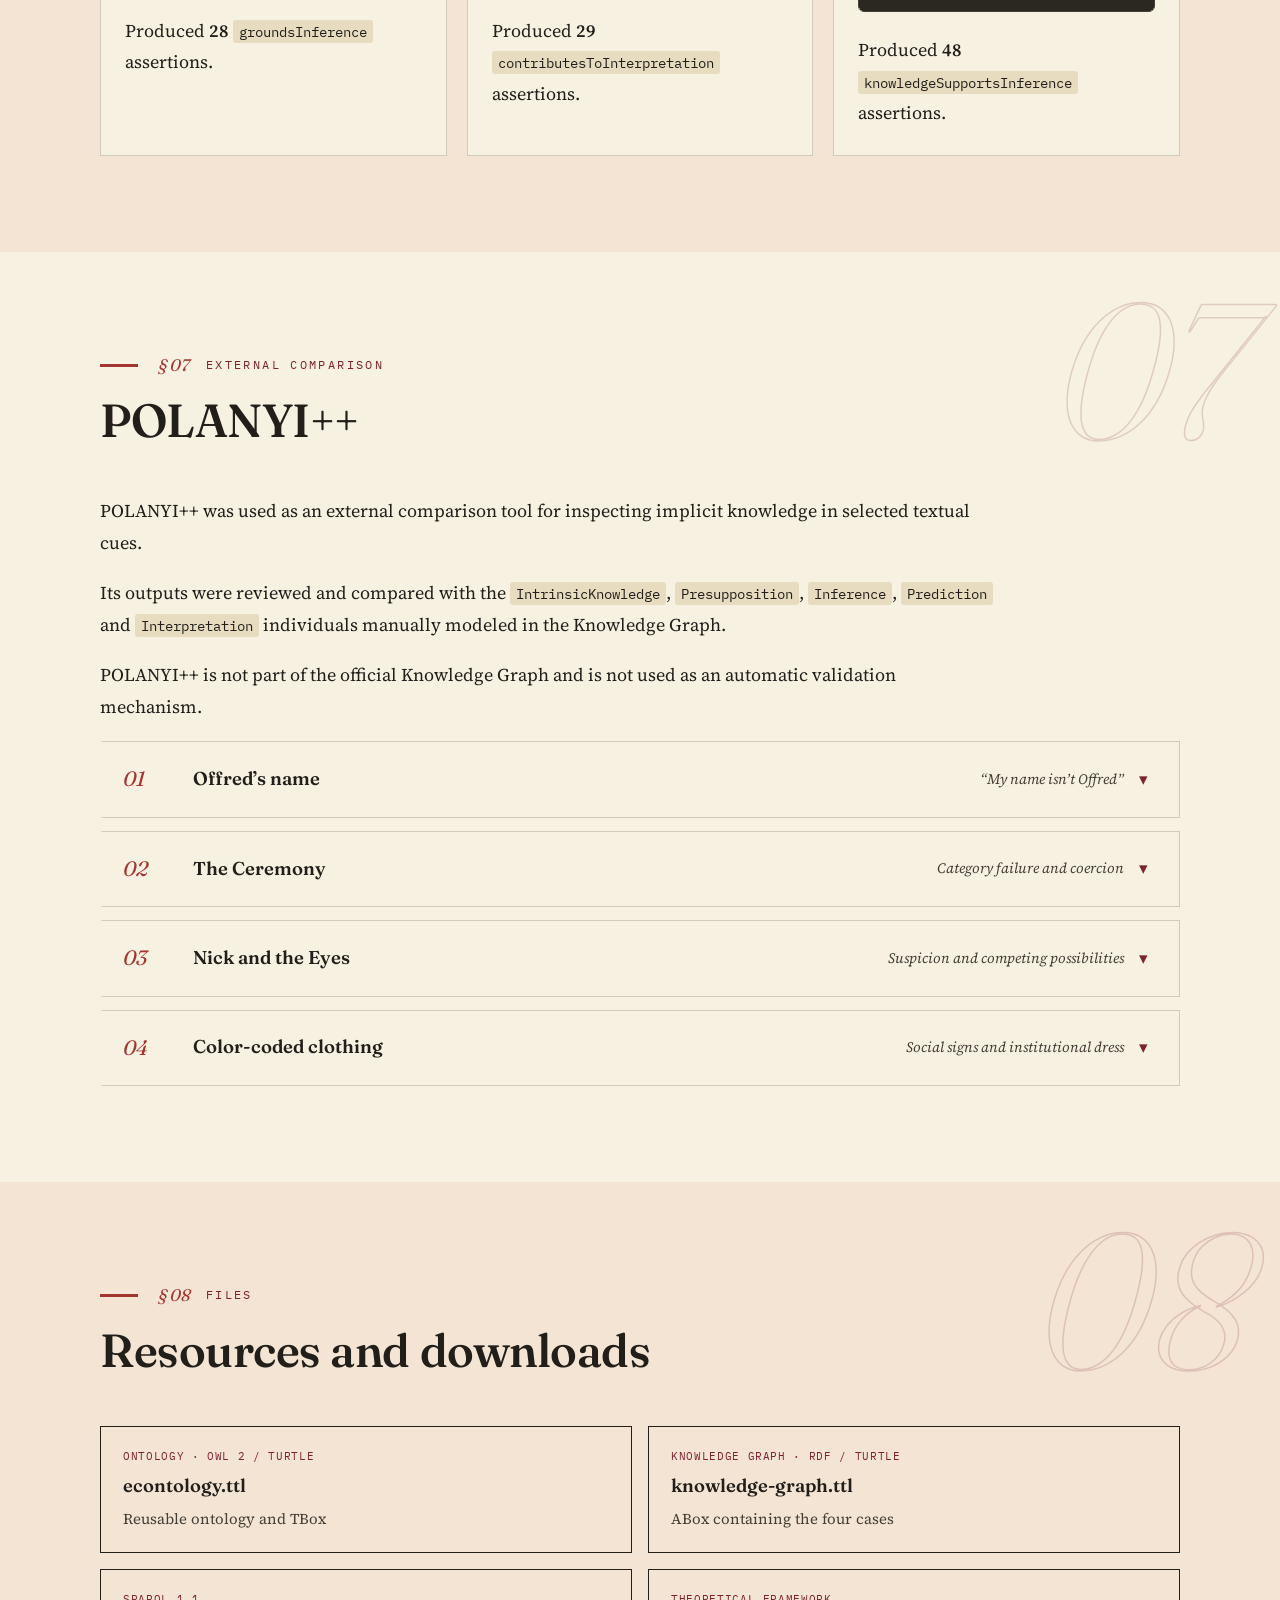
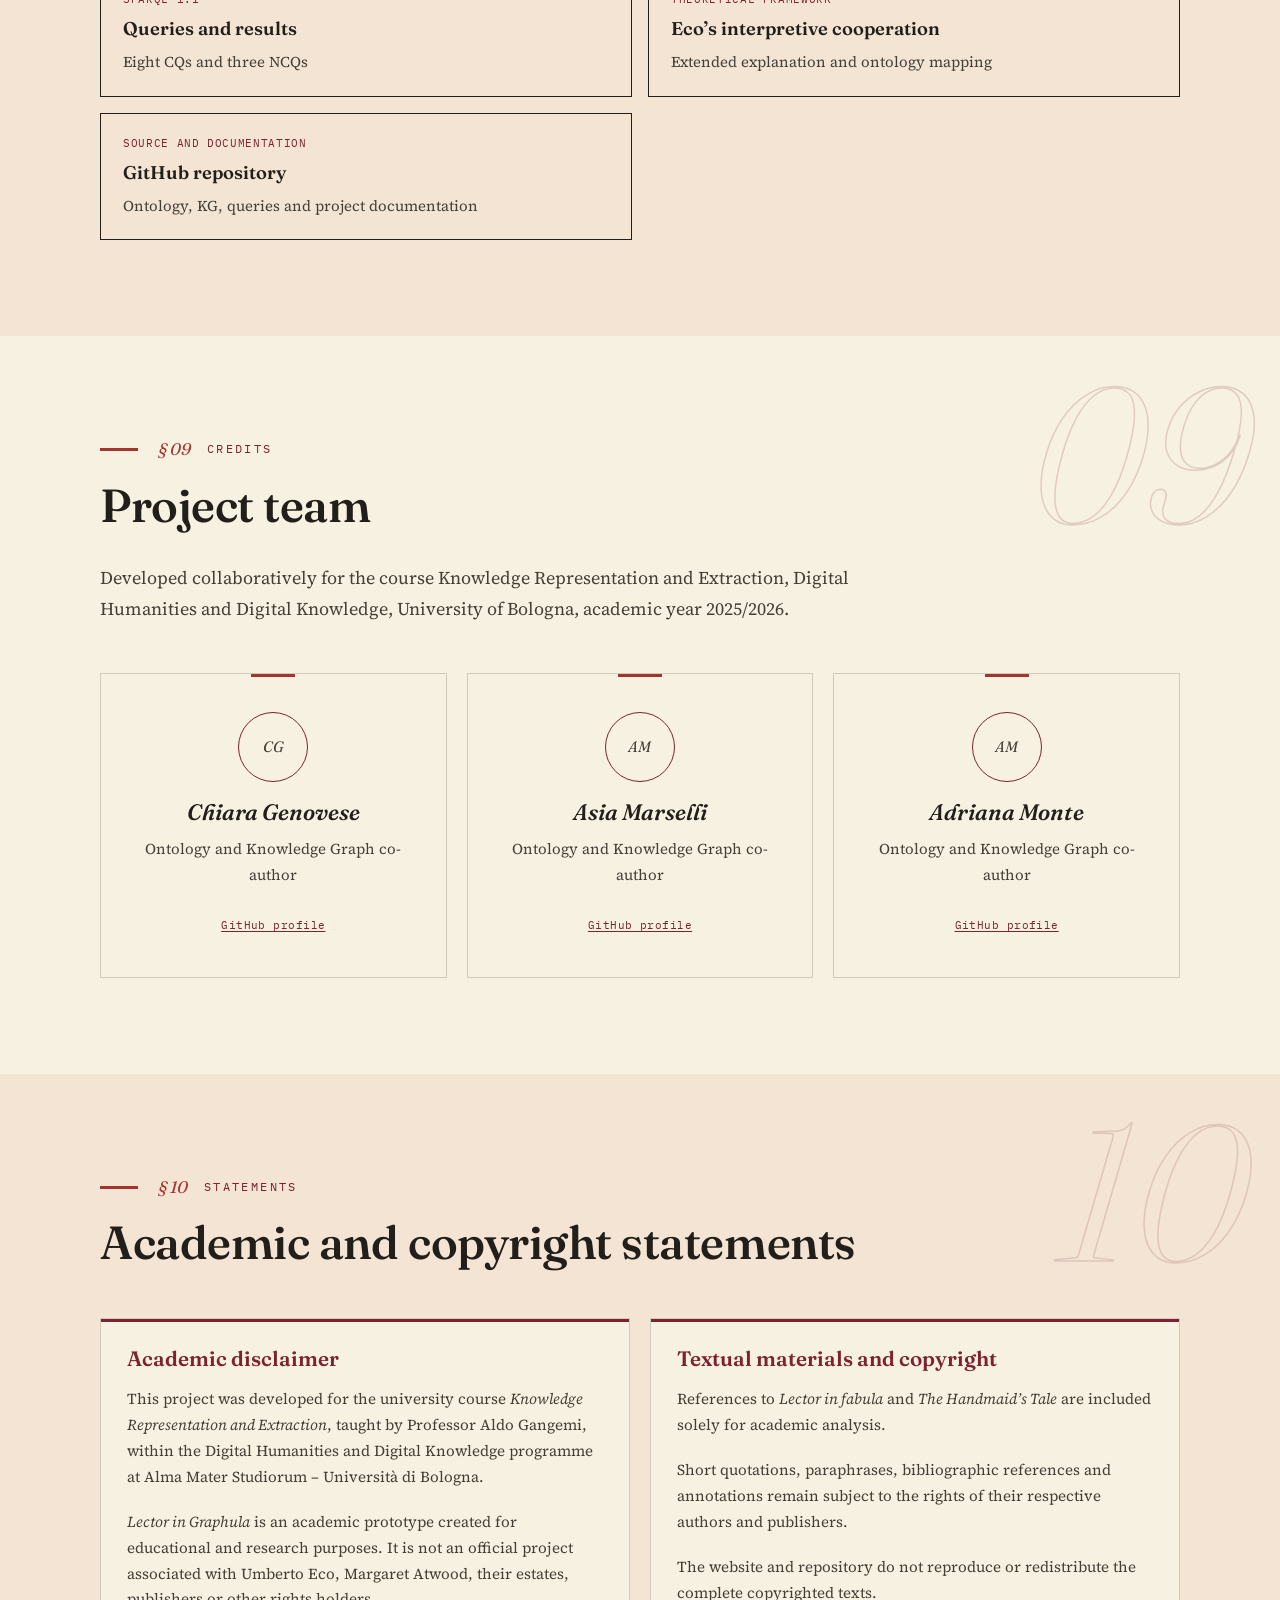
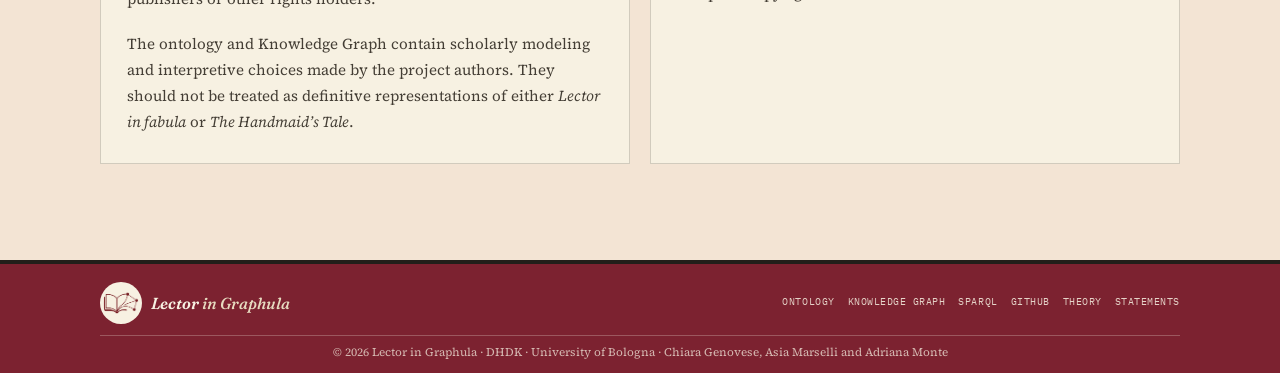
==== commit 37446ed1: "Added graphs" ====
--- a/index.html
+++ b/index.html
@@ -226,9 +226,9 @@
           <h2>The Model Reader and the “lazy machine”</h2>
           <p class="section-introduction">
             <strong>Lector in Graphula</strong> takes Umberto Eco’s <strong>theories on reading</strong> and transforms them into
-            <strong>logical rules</strong> to create a <strong>semantic ontology</strong> (a <strong>data model in OWL/RDF</strong>). 
-            Specifically, it uses <strong>Knowledge Engineering</strong> to map the <strong>invisible mental processes</strong> that take place when reading a story, 
-            calculating how the text guides the reader to fill in the <strong>‘gaps’ in the narrative</strong>.
+            <strong>logical rules</strong> to create a <strong>semantic ontology</strong> (a <strong>data model in OWL/RDF</strong>).
+            Specifically, it uses <strong>Knowledge Engineering</strong> to map the <strong>invisible mental processes</strong> that take place when reading a story,
+            representing how the text guides the reader to fill in the <strong>“gaps” in the narrative</strong>.
           </p>
           <p class="section-introduction">
             The homepage introduces the concepts needed to understand the
@@ -266,7 +266,7 @@
 
         <h3>A look at our main Classes</h3>
         <div class="concept-grid">
-          
+
           <article class="concept-card">
             <code>lig:ModelAuthor</code>
             <h3>Model Author</h3>
@@ -537,6 +537,7 @@
           </article>
         </div>
 
+        <!-- ECONTOLOGY CLASS HIERARCHY -->
         <article class="subsection ontology-hierarchy-figure">
           <p class="small-label">Ontology visualization</p>
           <h3>Econtology class hierarchy</h3>
@@ -558,11 +559,13 @@
             <figcaption>
               Upper level of the asserted TBox hierarchy, exported from Protégé
               through OntoGraf. Object-property relations are represented separately
-              in the core interpretive pattern.
+              in the core interpretive pattern below.
             </figcaption>
           </figure>
         </article>
 
+
+        <!-- CORE INTERPRETIVE PATTERN -->
         <article class="subsection graph-visualization">
           <p class="small-label">Visual overview</p>
           <h3>Core interpretive pattern</h3>
@@ -716,6 +719,37 @@
                   Open the complete case notes
                 </a>
               </div>
+
+                            <section class="case-graph">
+                <div class="case-graph-heading">
+                  <p class="small-label">Knowledge Graph visualization</p>
+                  <h4>Offred’s name interpretive paths</h4>
+                  <p>
+                    The graph connects the hidden-name fragment and its textual cue
+                    with the knowledge, presuppositions and inferences that license
+                    two complementary interpretations.
+                  </p>
+                </div>
+
+                <figure>
+                  <div class="case-graph-scroll case-graph-scroll-large">
+                    <img
+                      src="assets/img/graphs/offred-name.png"
+                      alt="Knowledge Graph for Offred's name. OffredHiddenNameFragment contains OffredNameCue, which requires hidden-name and possession-naming knowledge, triggers presuppositions and supports two inferences licensing the interpretations that Gilead erases female identity and that Offred's original name remains unspecified."
+                      loading="lazy"
+                    >
+                  </div>
+
+                  <figcaption>
+                    Selected ABox relations exported from Protégé through OntoGraf:
+                    <code>containsCue</code>,
+                    <code>requiresIntrinsicKnowledge</code>,
+                    <code>triggersPresupposition</code>,
+                    <code>supportsInference</code> and
+                    <code>licensesInterpretation</code>.
+                  </figcaption>
+                </figure>
+              </section>
 
               <div class="passage-grid passage-grid-three">
 
@@ -855,6 +889,34 @@
                 </a>
               </div>
 
+                            <section class="case-graph">
+                <div class="case-graph-heading">
+                  <p class="small-label">Knowledge Graph visualization</p>
+                  <h4>Converging cues in the Ceremony</h4>
+                  <p>
+                    Four textual cues support a synthesis inference that licenses
+                    two connected interpretations of the Ceremony.
+                  </p>
+                </div>
+
+                <figure>
+                  <div class="case-graph-scroll">
+                    <img
+                      src="assets/img/graphs/ceremony.png"
+                      alt="Knowledge Graph for the Ceremony. Biblical, prayer, passion-negation and category-failure cues support CeremonyRitualizationInference, which licenses interpretations concerning institutionalized reproductive ritual and the religious legitimation of reproductive coercion."
+                      loading="lazy"
+                    >
+                  </div>
+
+                  <figcaption>
+                    The graph highlights the convergence of the four cues through
+                    <code>supportsInference</code> and
+                    <code>licensesInterpretation</code>.
+                    Long individual names are abbreviated by OntoGraf in the image.
+                  </figcaption>
+                </figure>
+              </section>
+
               <div class="passage-grid">
 
                 <article class="passage-card">
@@ -1013,6 +1075,33 @@
                 </a>
               </div>
 
+                            <section class="case-graph">
+                <div class="case-graph-heading">
+                  <p class="small-label">Knowledge Graph visualization</p>
+                  <h4>Final-outcome probability disjunction</h4>
+                  <p>
+                    The graph preserves the ending as a structured uncertainty rather
+                    than collapsing it into one confirmed outcome.
+                  </p>
+                </div>
+
+                <figure>
+                  <div class="case-graph-scroll">
+                    <img
+                      src="assets/img/graphs/nick-eyes.png"
+                      alt="Knowledge Graph for Nick and the Eyes. FinalOutcomeUncertaintyPrediction opens FinalOutcomeProbabilityDisjunction, which has OffredArrestPrediction and OffredRescuePrediction as alternative predictions."
+                      loading="lazy"
+                    >
+                  </div>
+
+                  <figcaption>
+                    <code>FinalOutcomeUncertaintyPrediction</code> opens a
+                    <code>ProbabilityDisjunction</code> containing two equally explicit
+                    alternatives: arrest and rescue.
+                  </figcaption>
+                </figure>
+              </section>
+
               <div class="passage-grid">
 
                 <article class="passage-card">
@@ -1171,6 +1260,61 @@
                   Open the complete case notes
                 </a>
               </div>
+
+                            <section class="case-graph">
+                <div class="case-graph-heading">
+                  <p class="small-label">Knowledge Graph visualizations</p>
+                  <h4>Internal chromatic code and historical reframing</h4>
+                  <p>
+                    The two graphs keep the repeated internal evidence of Gilead’s
+                    color system separate from the later and conjectural explanation
+                    introduced in the Historical Notes.
+                  </p>
+                </div>
+
+                <div class="case-graph-pair">
+
+                  <figure>
+                    <p class="case-graph-level">Model Reader level 1</p>
+                    <h5>Internal chromatic code</h5>
+
+                    <div class="case-graph-scroll">
+                      <img
+                        src="assets/img/graphs/color-code-main.png"
+                        alt="Knowledge Graph for Gilead's internal chromatic code. Initial color assignment, street color enumeration and color inventory cues support ChromaticCodeSynthesisInference, which licenses the interpretation that Gilead's chromatic code controls social identity."
+                        loading="lazy"
+                      >
+                    </div>
+
+                    <figcaption>
+                      Repeated clothing cues support
+                      <code>ChromaticCodeSynthesisInference</code>, which licenses
+                      <code>GileadChromaticCodeControlsSocialIdentity</code>.
+                    </figcaption>
+                  </figure>
+
+
+                  <figure>
+                    <p class="case-graph-level">Model Reader level 2</p>
+                    <h5>Historical reframing</h5>
+
+                    <div class="case-graph-scroll">
+                      <img
+                        src="assets/img/graphs/color-code-historical.png"
+                        alt="Knowledge Graph for the Historical Notes. HistoricalNotesColorOriginCue supports HistoricalColorReframingInference, which licenses ColorCodeAsDesignedHistoricalSynthesis and POWUniformOriginConjecture."
+                        loading="lazy"
+                      >
+                    </div>
+
+                    <figcaption>
+                      The Historical Notes support a designed-code interpretation and
+                      the separate <code>POWUniformOriginConjecture</code>, which remains
+                      conjectural rather than a direct narrative fact.
+                    </figcaption>
+                  </figure>
+
+                </div>
+              </section>
 
               <div class="passage-grid">
 
--- a/assets/css/style.css
+++ b/assets/css/style.css
@@ -2952,6 +2952,93 @@
   margin-top: 30px;
 }
 
+/* =========================================================
+   CASE KNOWLEDGE GRAPH VISUALIZATIONS
+========================================================= */
+
+.case-graph {
+  margin: 34px 0 42px;
+  padding: 26px;
+  border: 1px solid var(--line-strong);
+  background: var(--paper-2);
+}
+
+.case-graph-heading {
+  max-width: 820px;
+  margin-bottom: 24px;
+}
+
+.case-graph-heading h4 {
+  margin: 8px 0 10px;
+  font-size: clamp(1.35rem, 2.5vw, 1.8rem);
+}
+
+.case-graph-heading p:last-child {
+  margin-bottom: 0;
+  color: var(--ink-soft);
+}
+
+.case-graph figure {
+  margin: 0;
+}
+
+.case-graph-scroll {
+  overflow-x: auto;
+  padding: 18px;
+  border: 1px solid var(--line);
+  background: #ffffff;
+  scrollbar-width: thin;
+}
+
+.case-graph-scroll img {
+  display: block;
+  width: 100%;
+  min-width: 720px;
+  height: auto;
+  margin: 0 auto;
+}
+
+.case-graph-scroll-large img {
+  min-width: 940px;
+}
+
+.case-graph figcaption {
+  margin-top: 12px;
+  color: var(--ink-muted);
+  font-size: 0.9rem;
+  line-height: 1.55;
+}
+
+.case-graph figcaption code {
+  font-size: 0.78em;
+}
+
+.case-graph-pair {
+  display: grid;
+  grid-template-columns: repeat(2, minmax(0, 1fr));
+  gap: 24px;
+  align-items: start;
+}
+
+.case-graph-pair figure {
+  min-width: 0;
+}
+
+.case-graph-pair h5 {
+  margin: 7px 0 16px;
+  font-size: 1.18rem;
+}
+
+.case-graph-level {
+  margin: 0;
+  color: var(--bordeaux);
+  font-family: var(--mono);
+  font-size: 0.68rem;
+  font-weight: 500;
+  letter-spacing: 0.08em;
+  text-transform: uppercase;
+}
+
 @media (max-width: 980px) {
   .subpage-hero-layout,
   .theory-opening-grid {
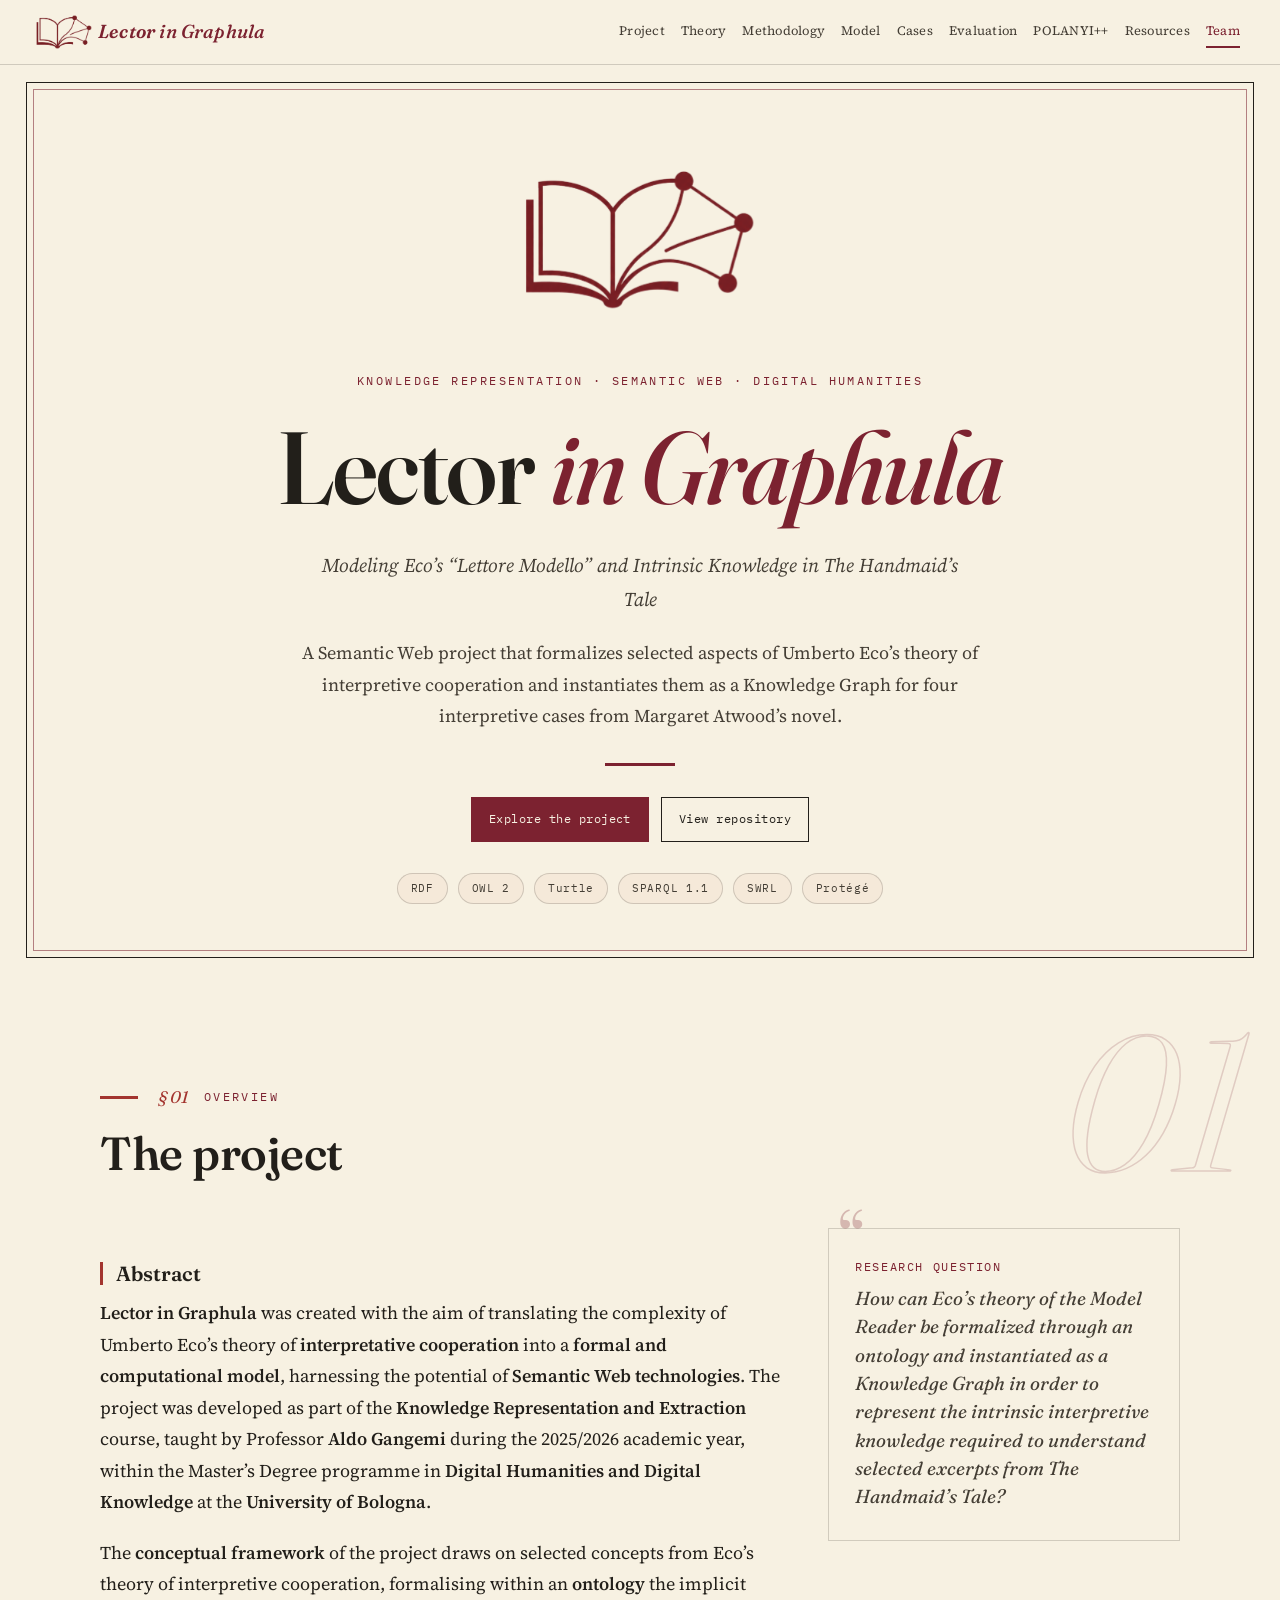
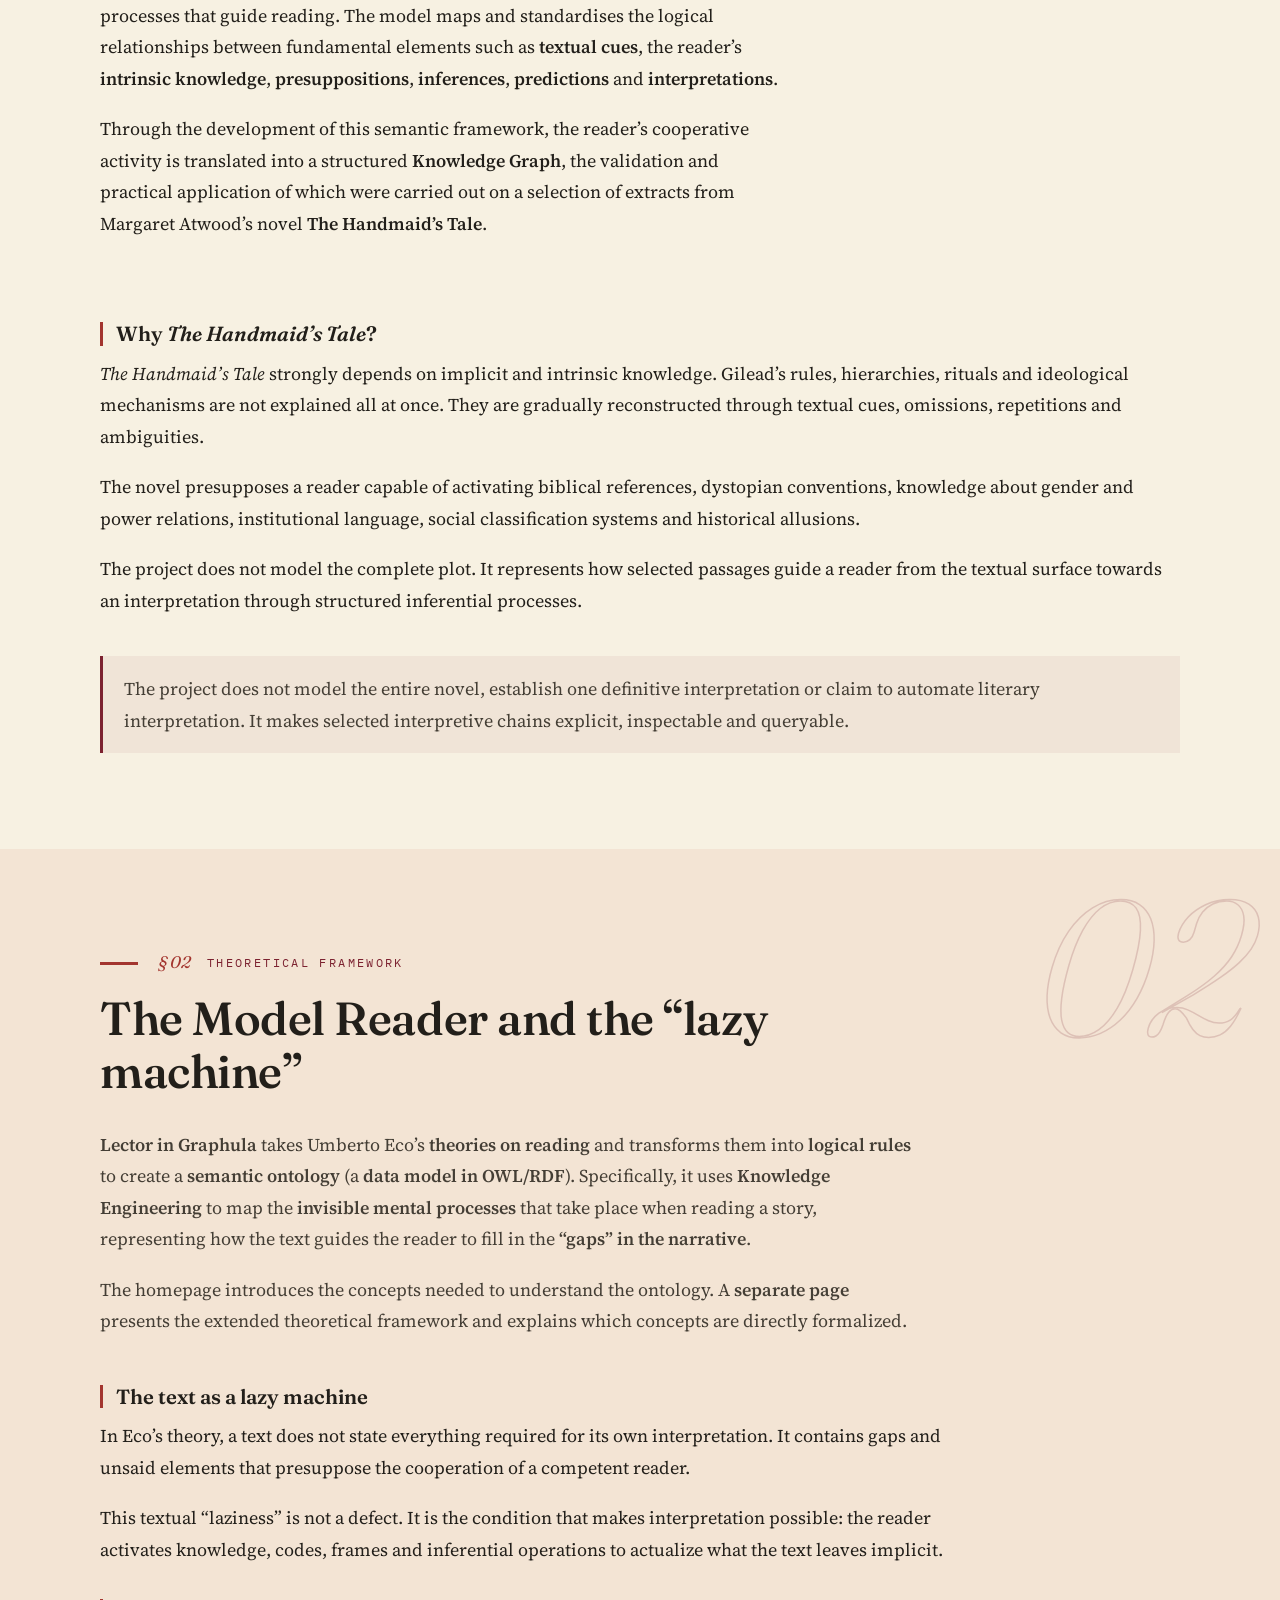
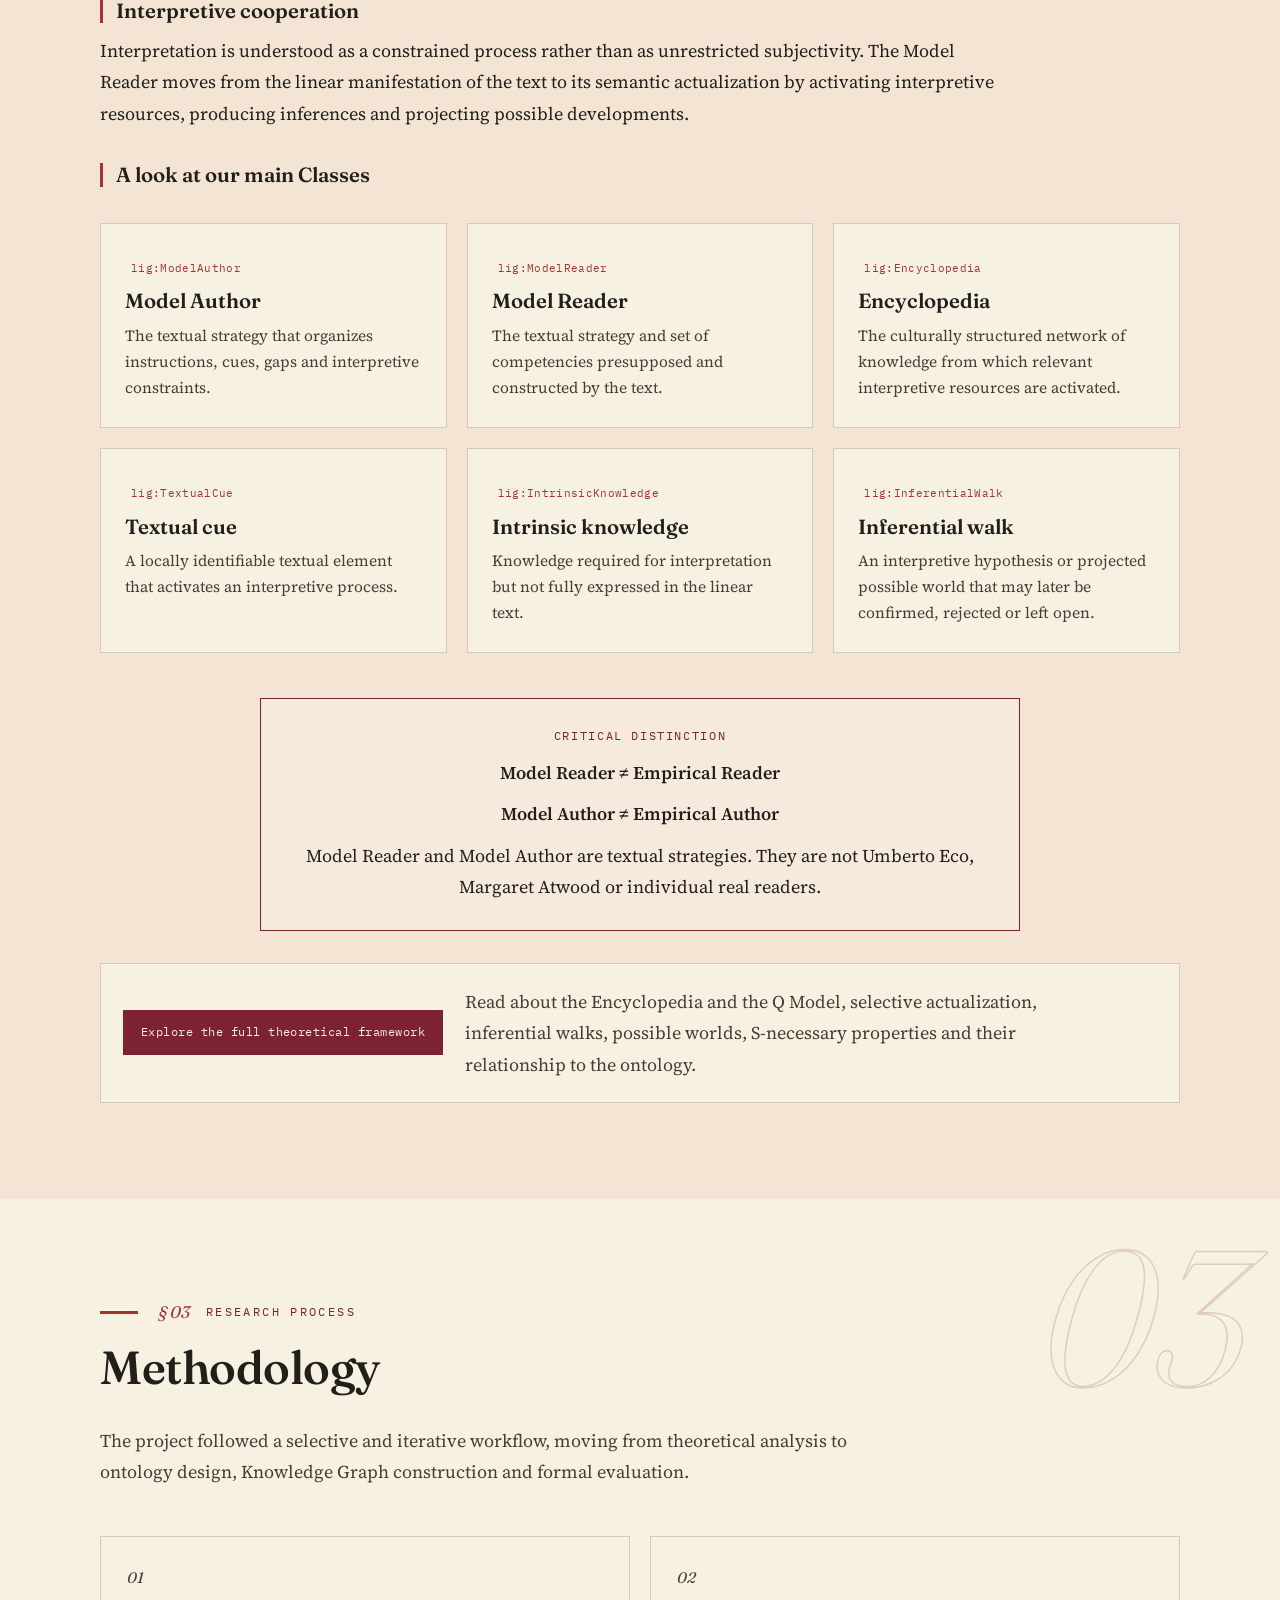
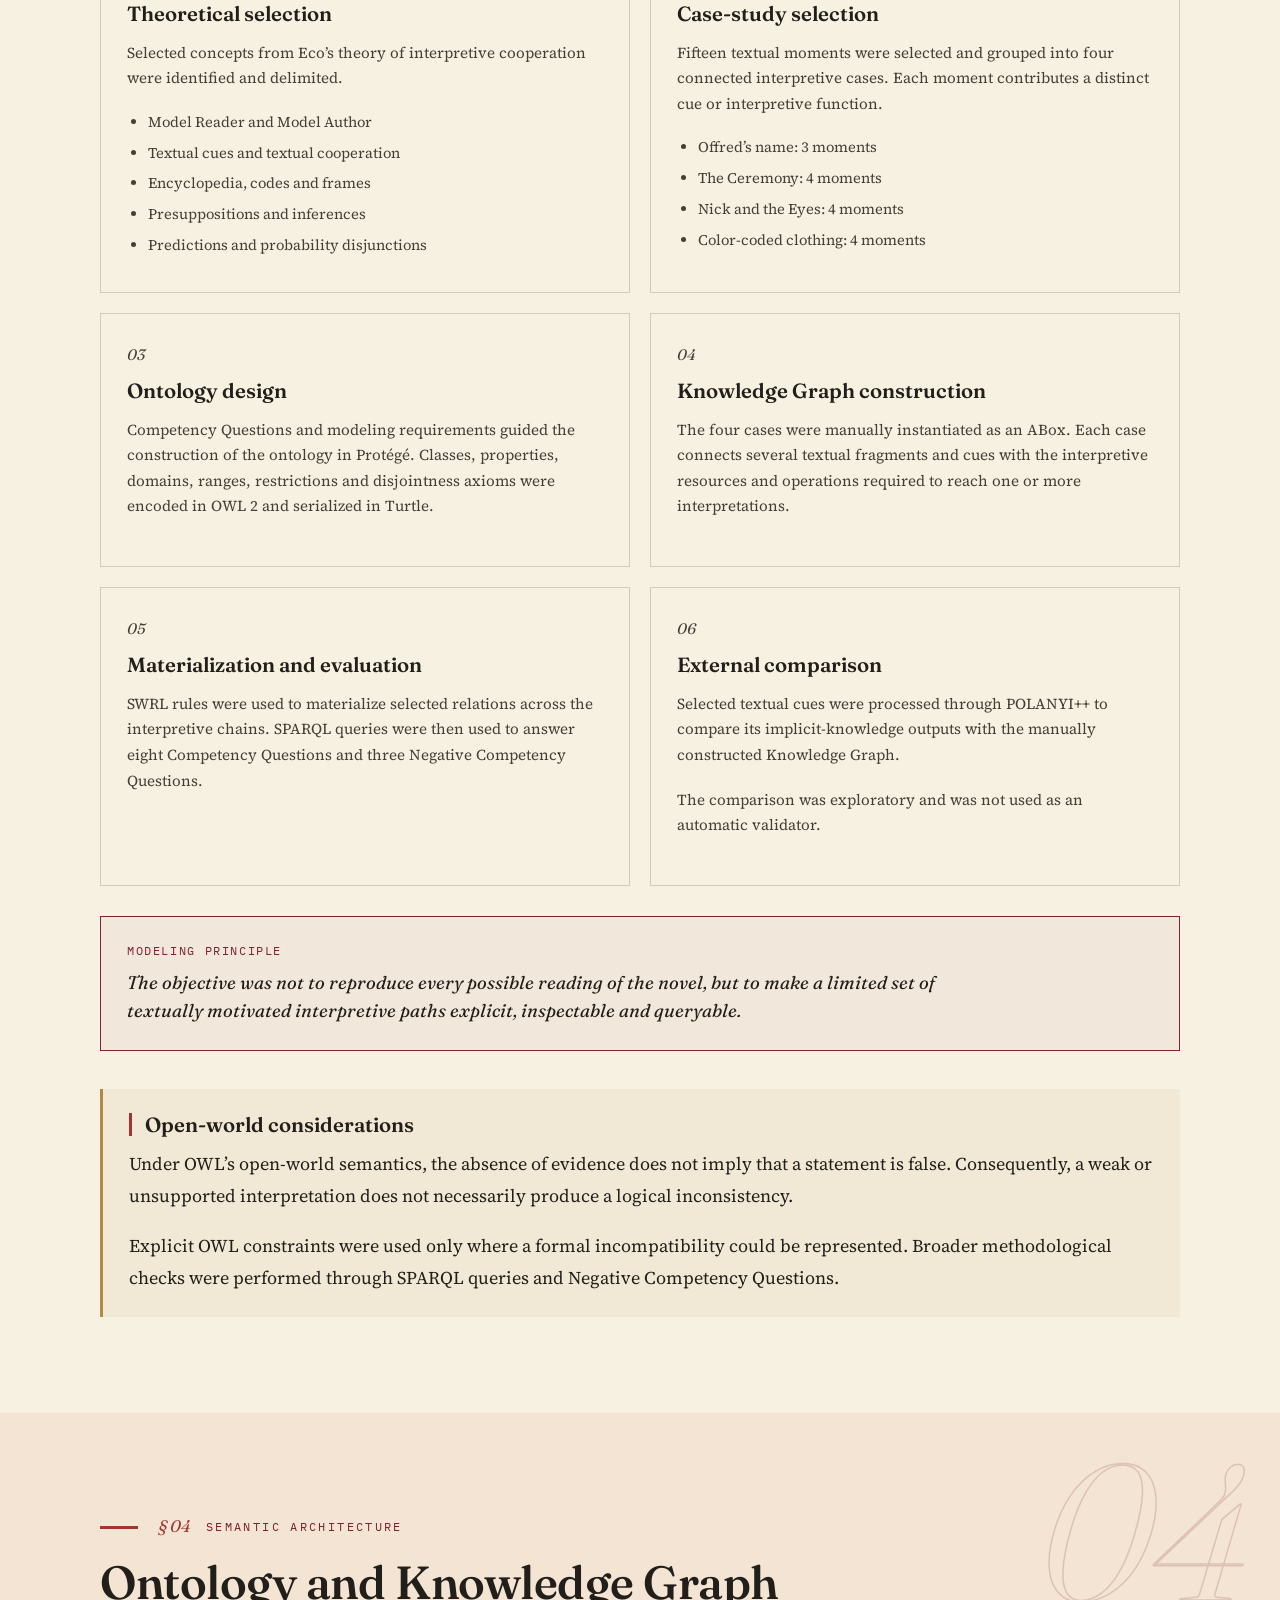
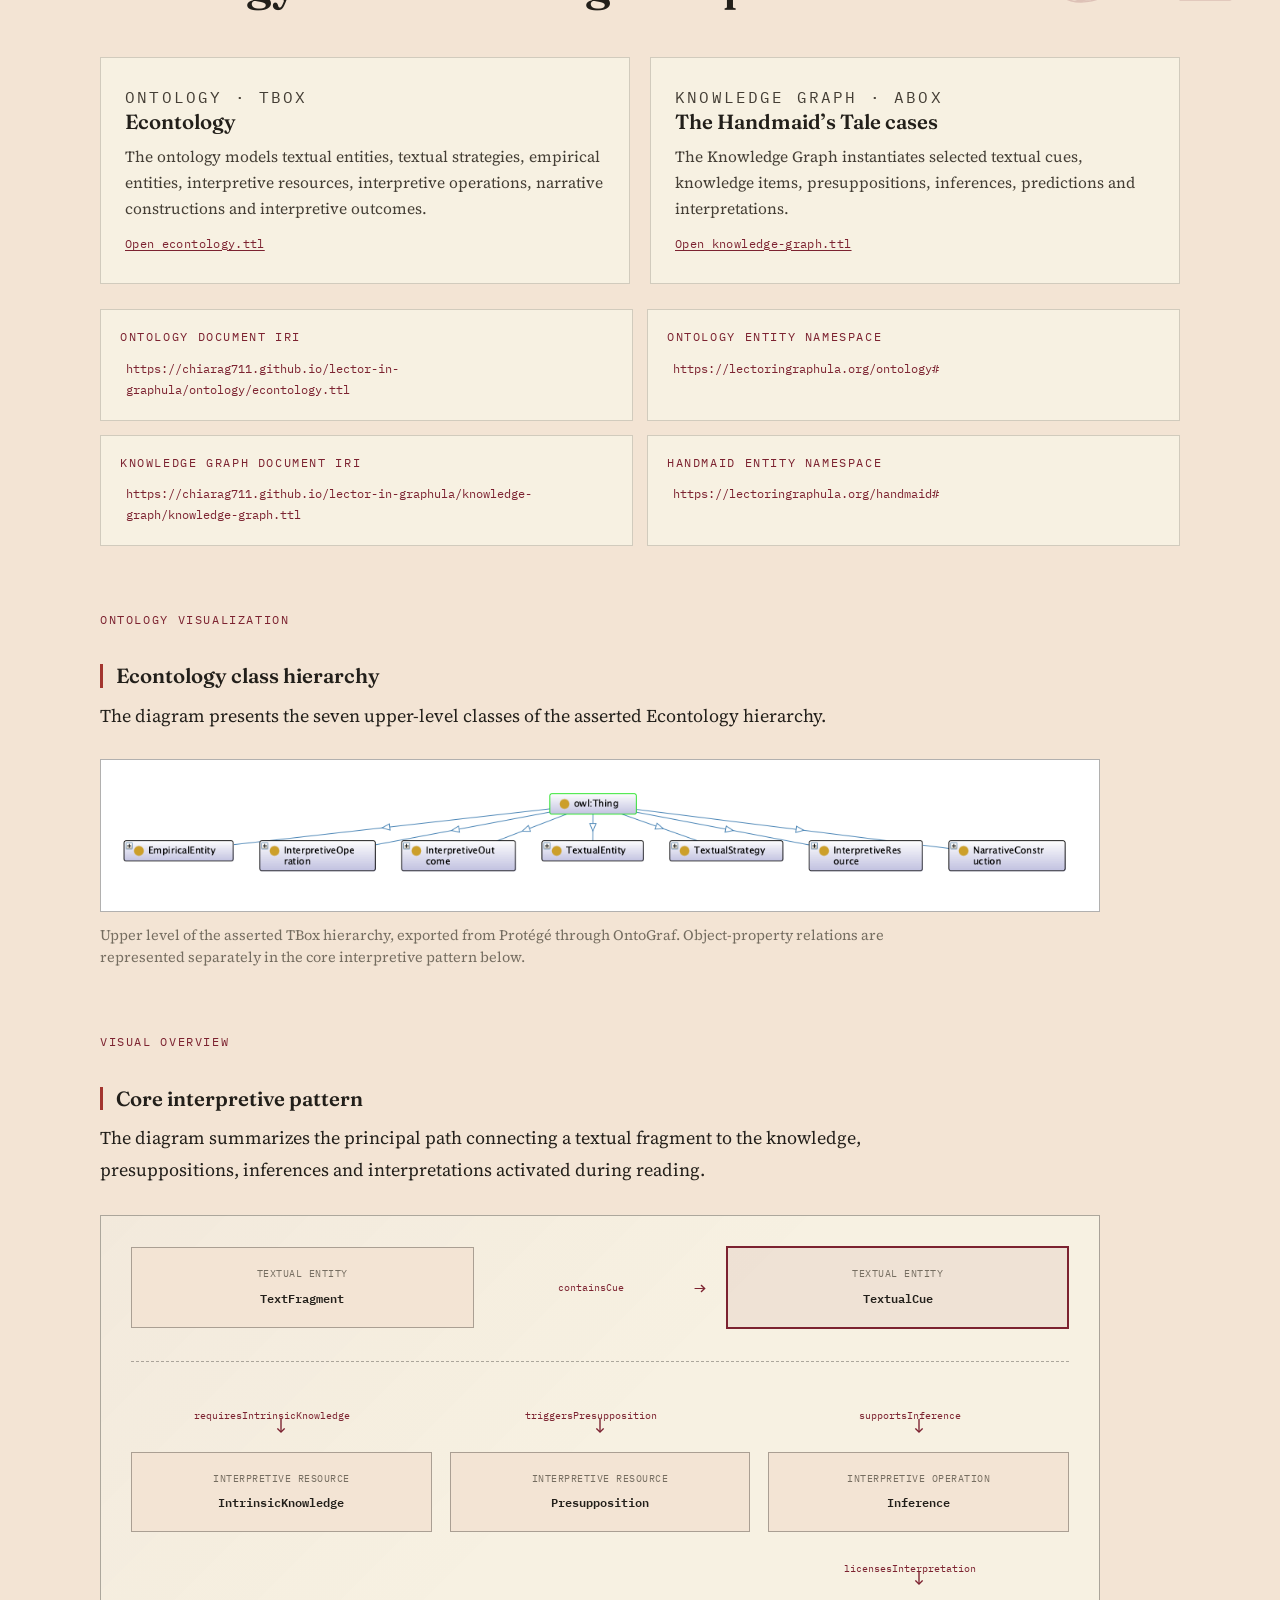
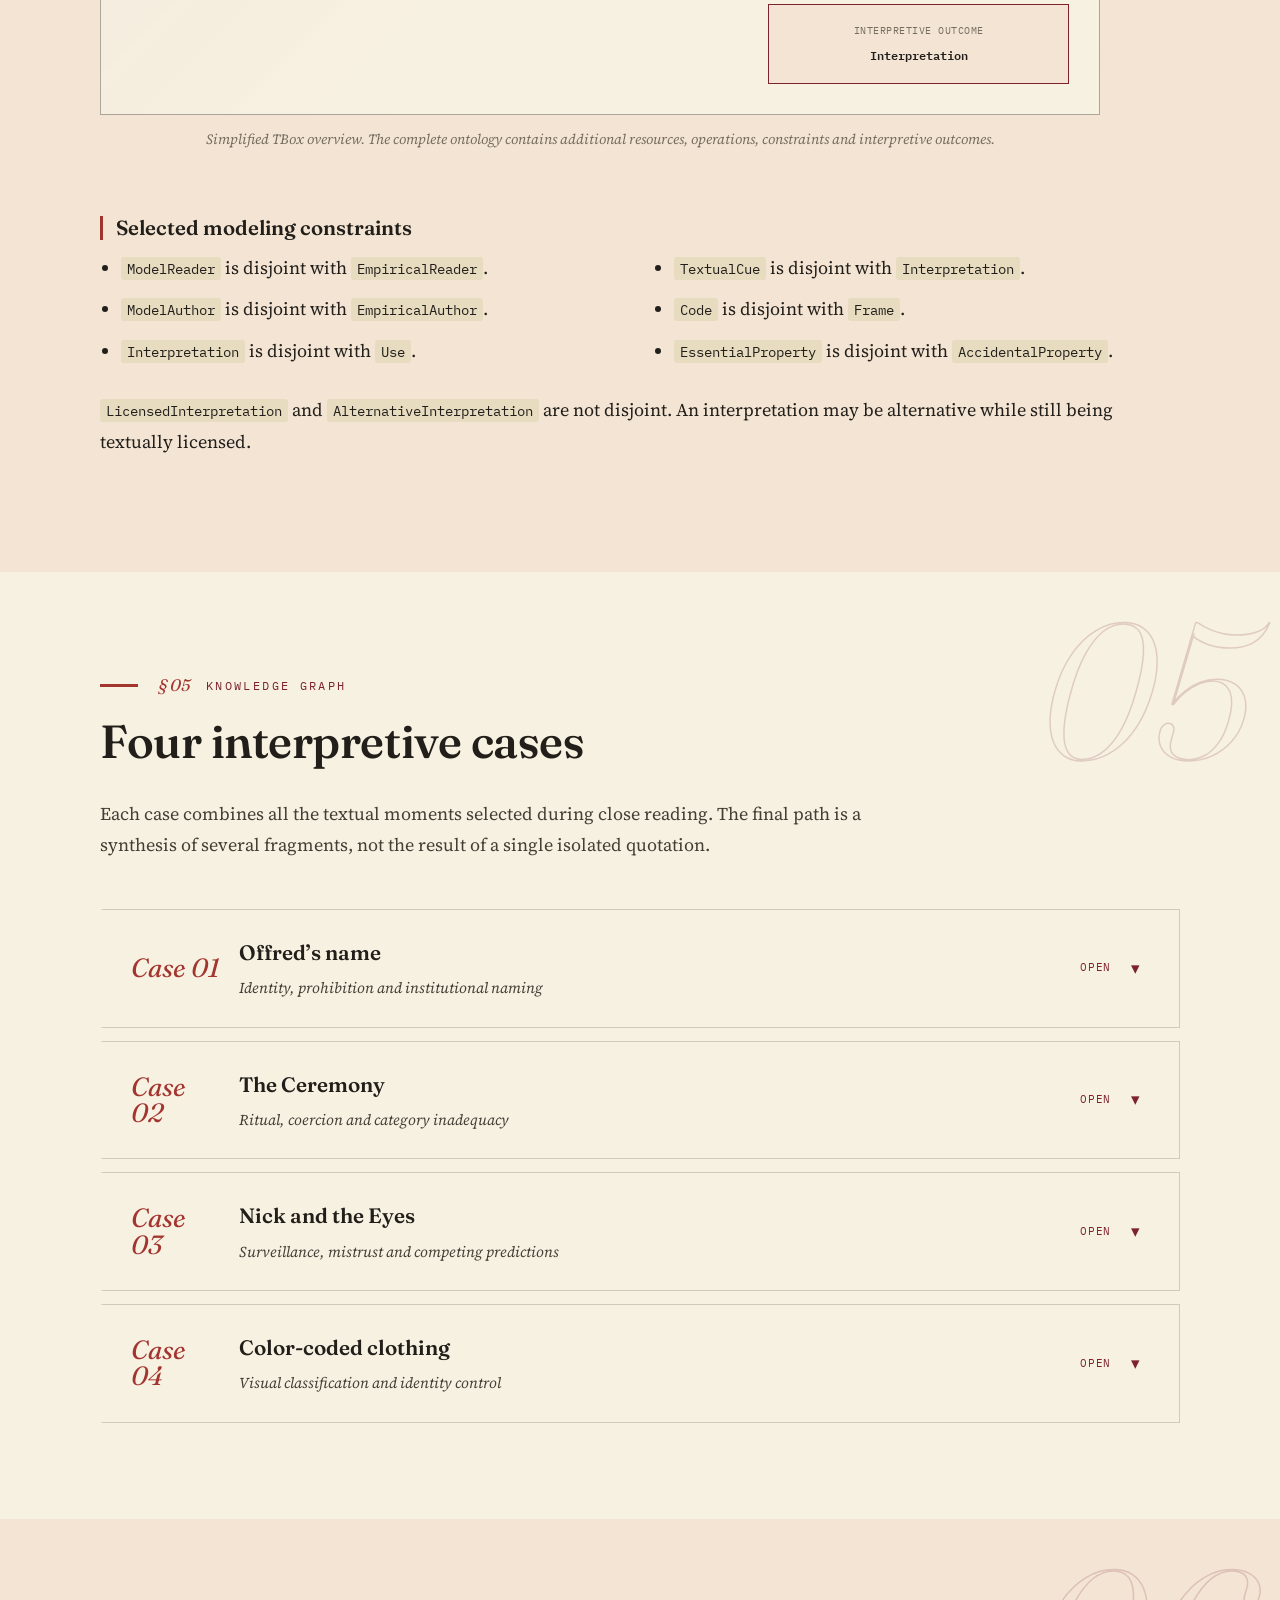
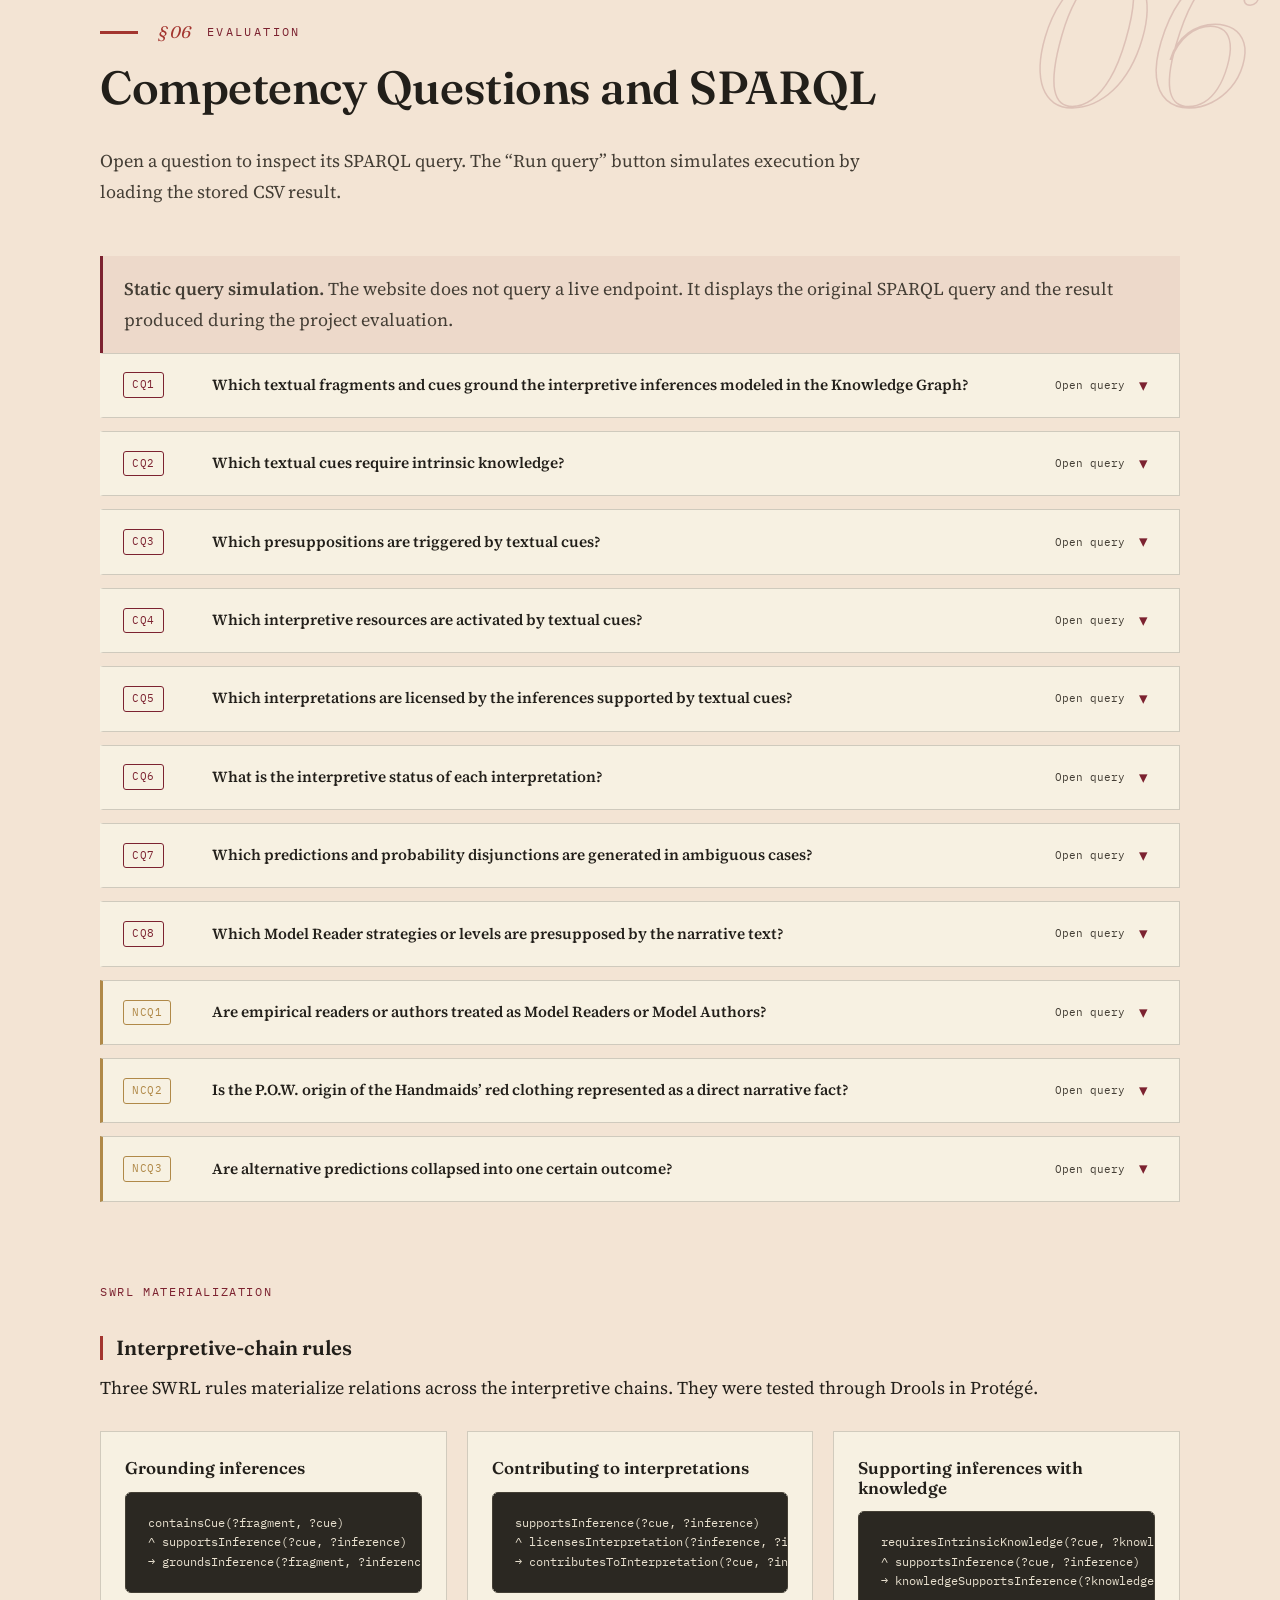
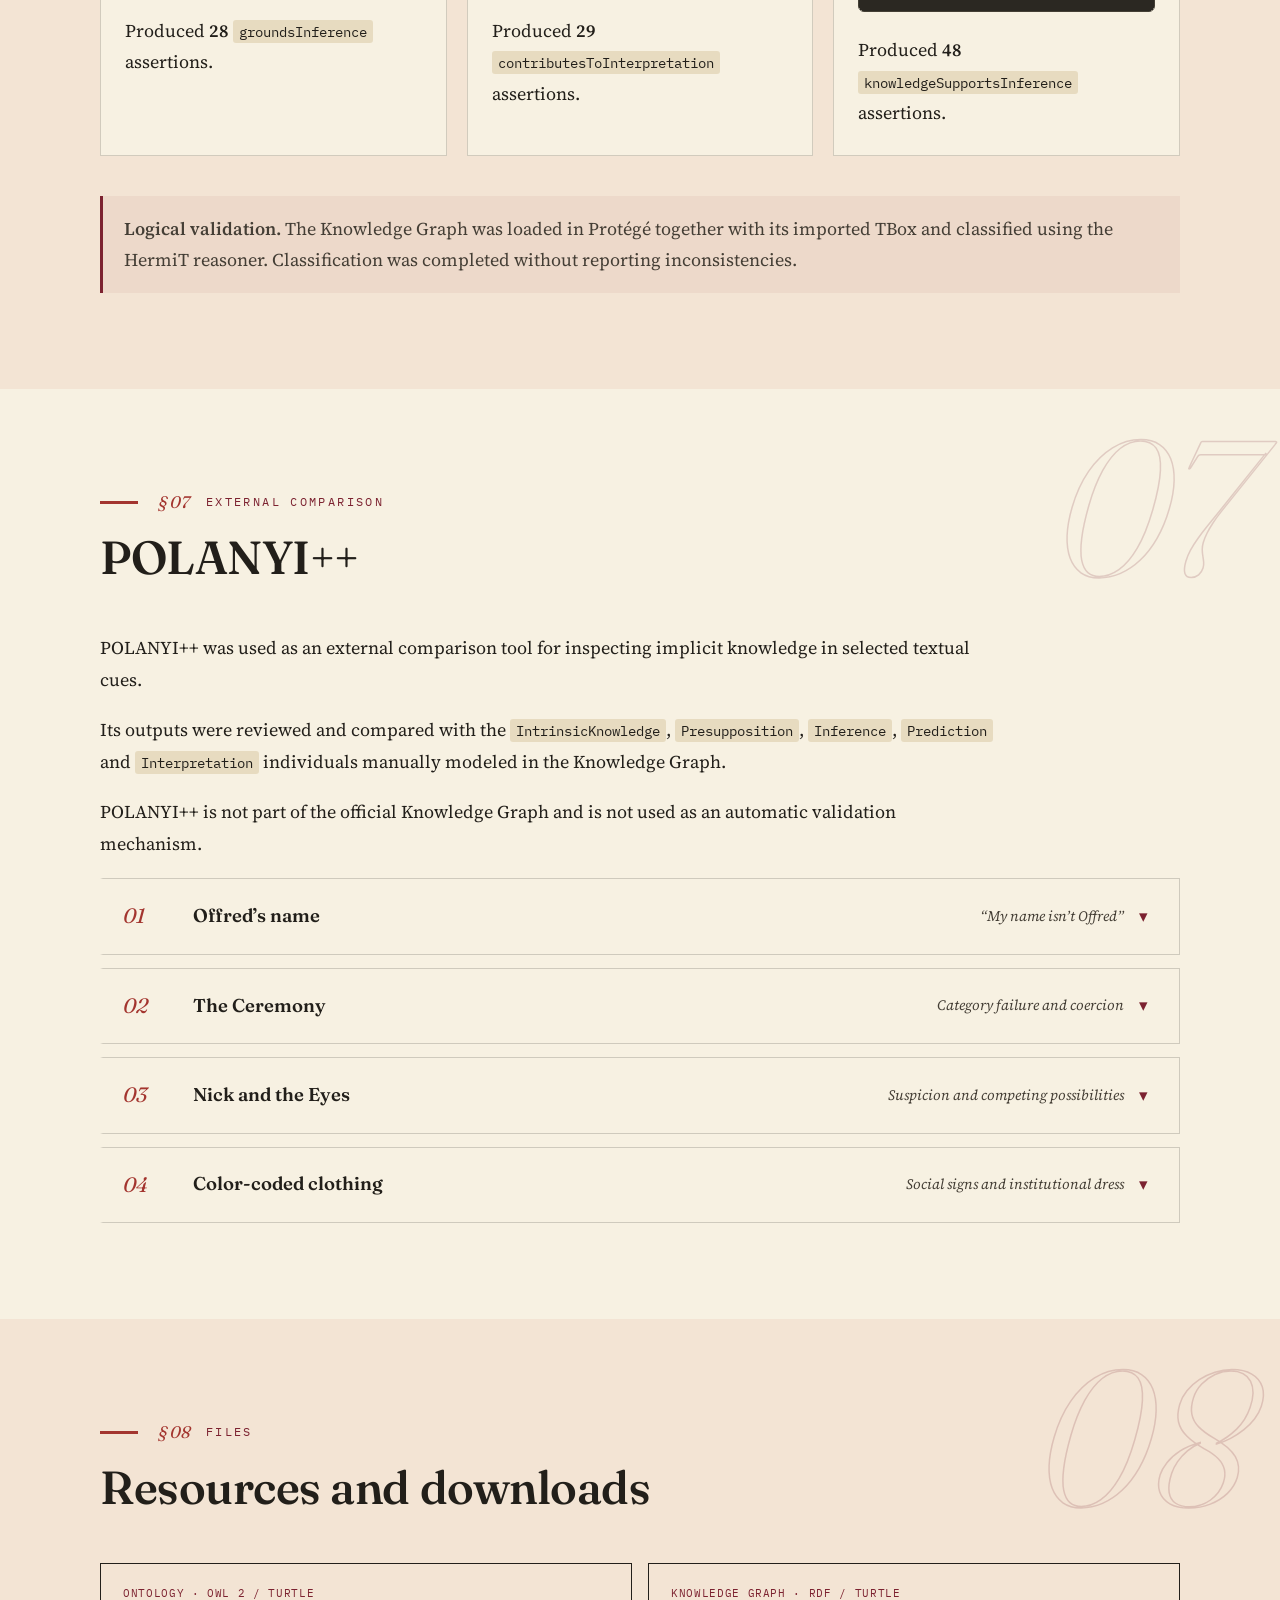
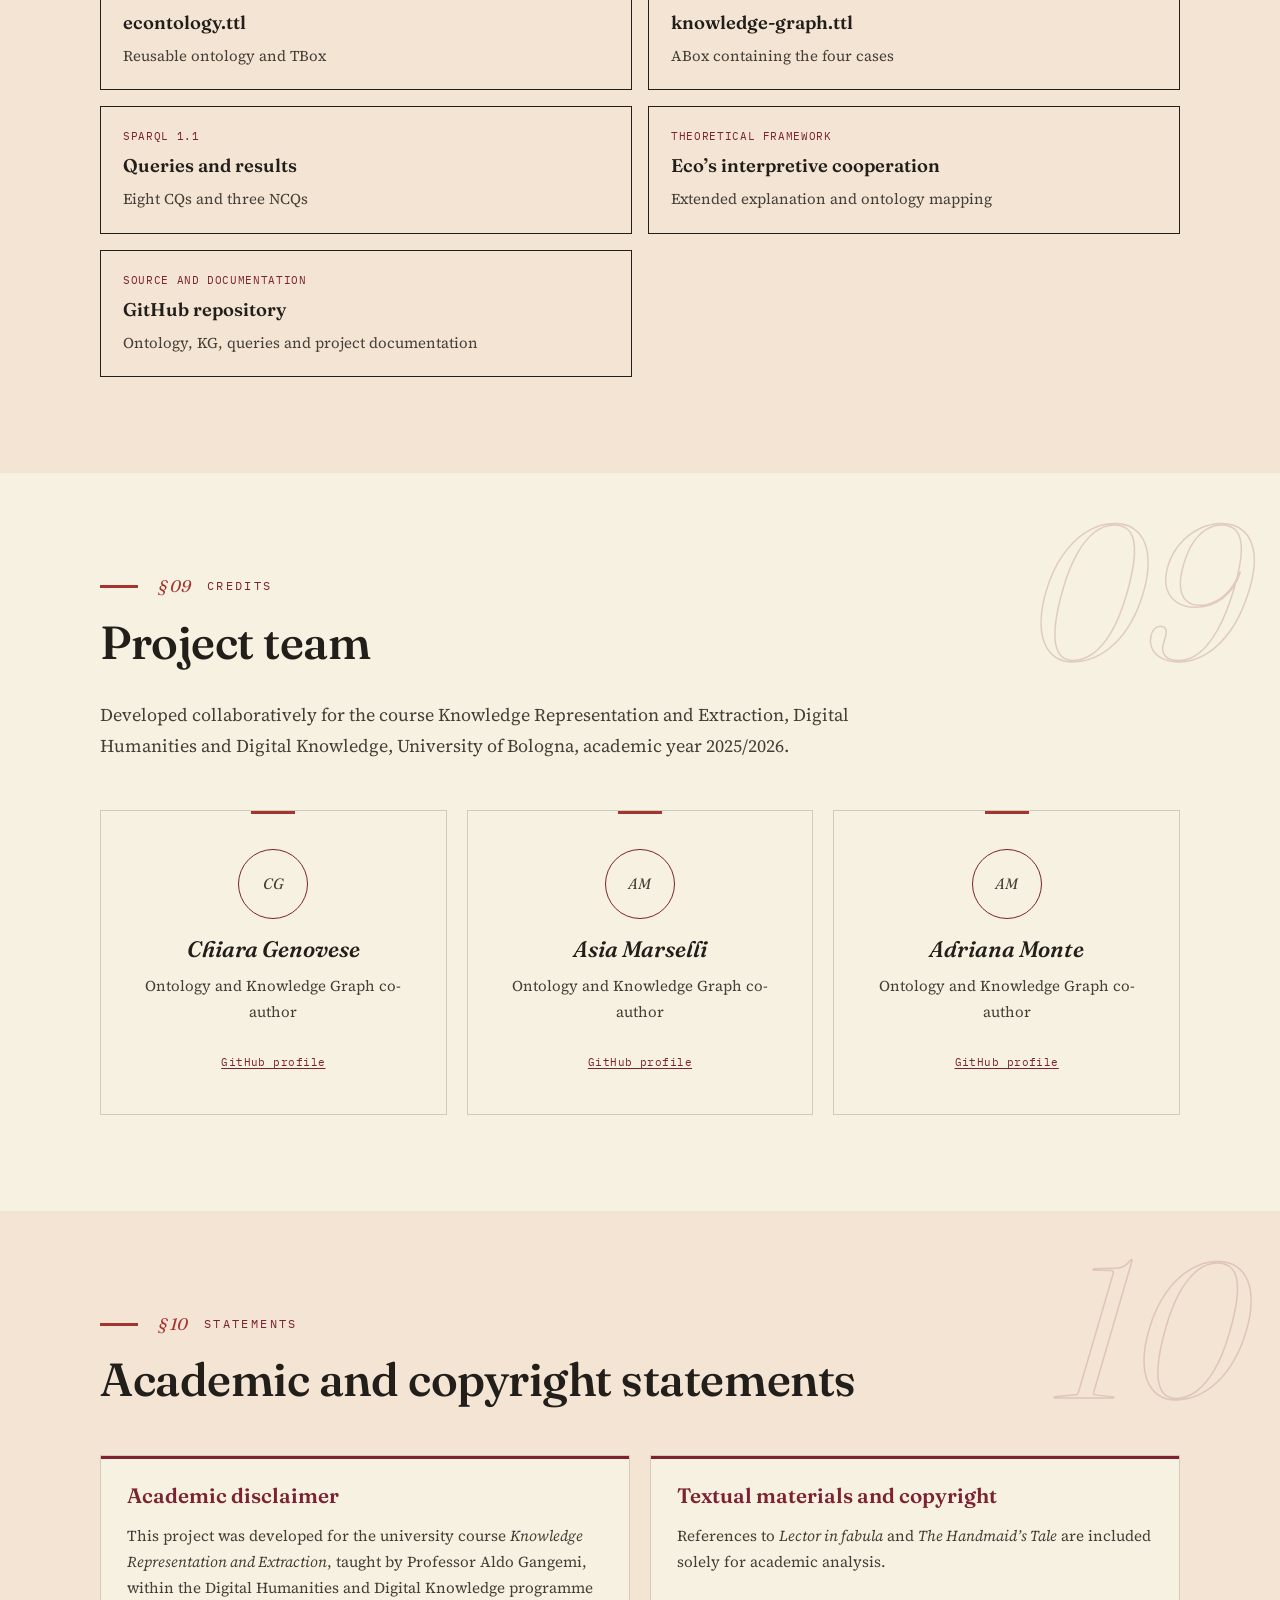
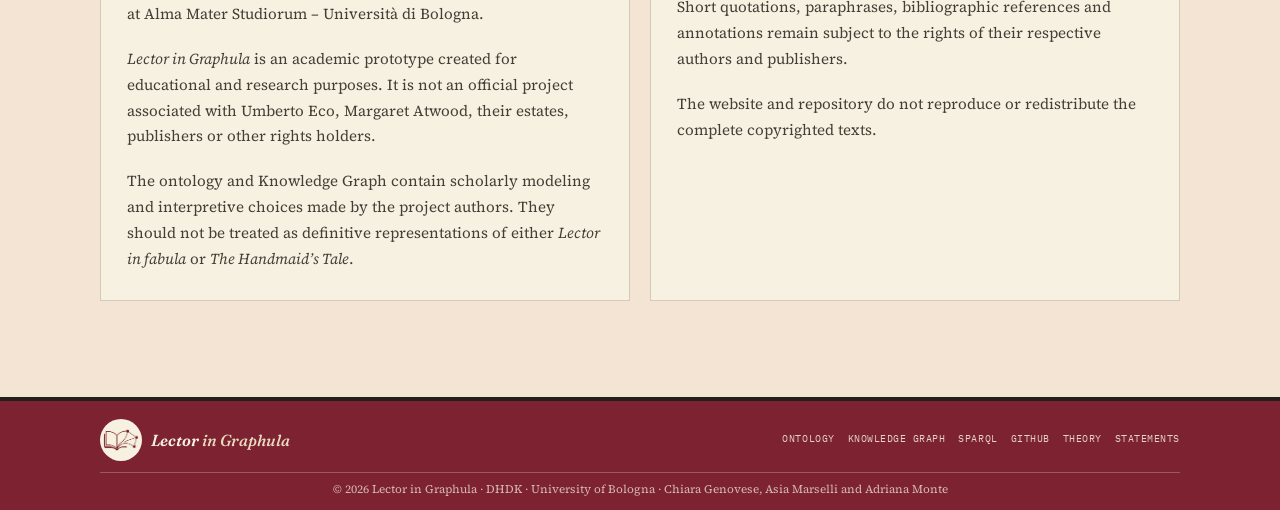
==== commit 48504d95: "Minor changes" ====
--- a/index.html
+++ b/index.html
@@ -153,7 +153,7 @@
                   <strong>Digital Humanities and Digital Knowledge</strong> at the <strong>University of Bologna</strong>.
                 </p>
             
-                <p> The <strong>conceptual framework</strong> of the project is based entirely on Eco’s semiotic theory, 
+                <p> The <strong>conceptual framework</strong> of the project draws on selected concepts from Eco’s theory of interpretive cooperation, 
                   formalising within an <strong>ontology</strong> the implicit processes that guide reading. 
                   The model maps and standardises the logical relationships between fundamental elements such as <strong>textual cues</strong>, 
                   the reader’s <strong>intrinsic knowledge</strong>, <strong>presuppositions</strong>, <strong>inferences</strong>, <strong>predictions</strong> and <strong>interpretations</strong>.
@@ -1762,6 +1762,13 @@
           </div>
         </article>
 
+        <aside class="notice">
+          <strong>Logical validation.</strong>
+          The Knowledge Graph was loaded in Protégé together with its imported
+          TBox and classified using the HermiT reasoner. Classification was
+          completed without reporting inconsistencies.
+        </aside>
+
       </div>
     </section>
 
